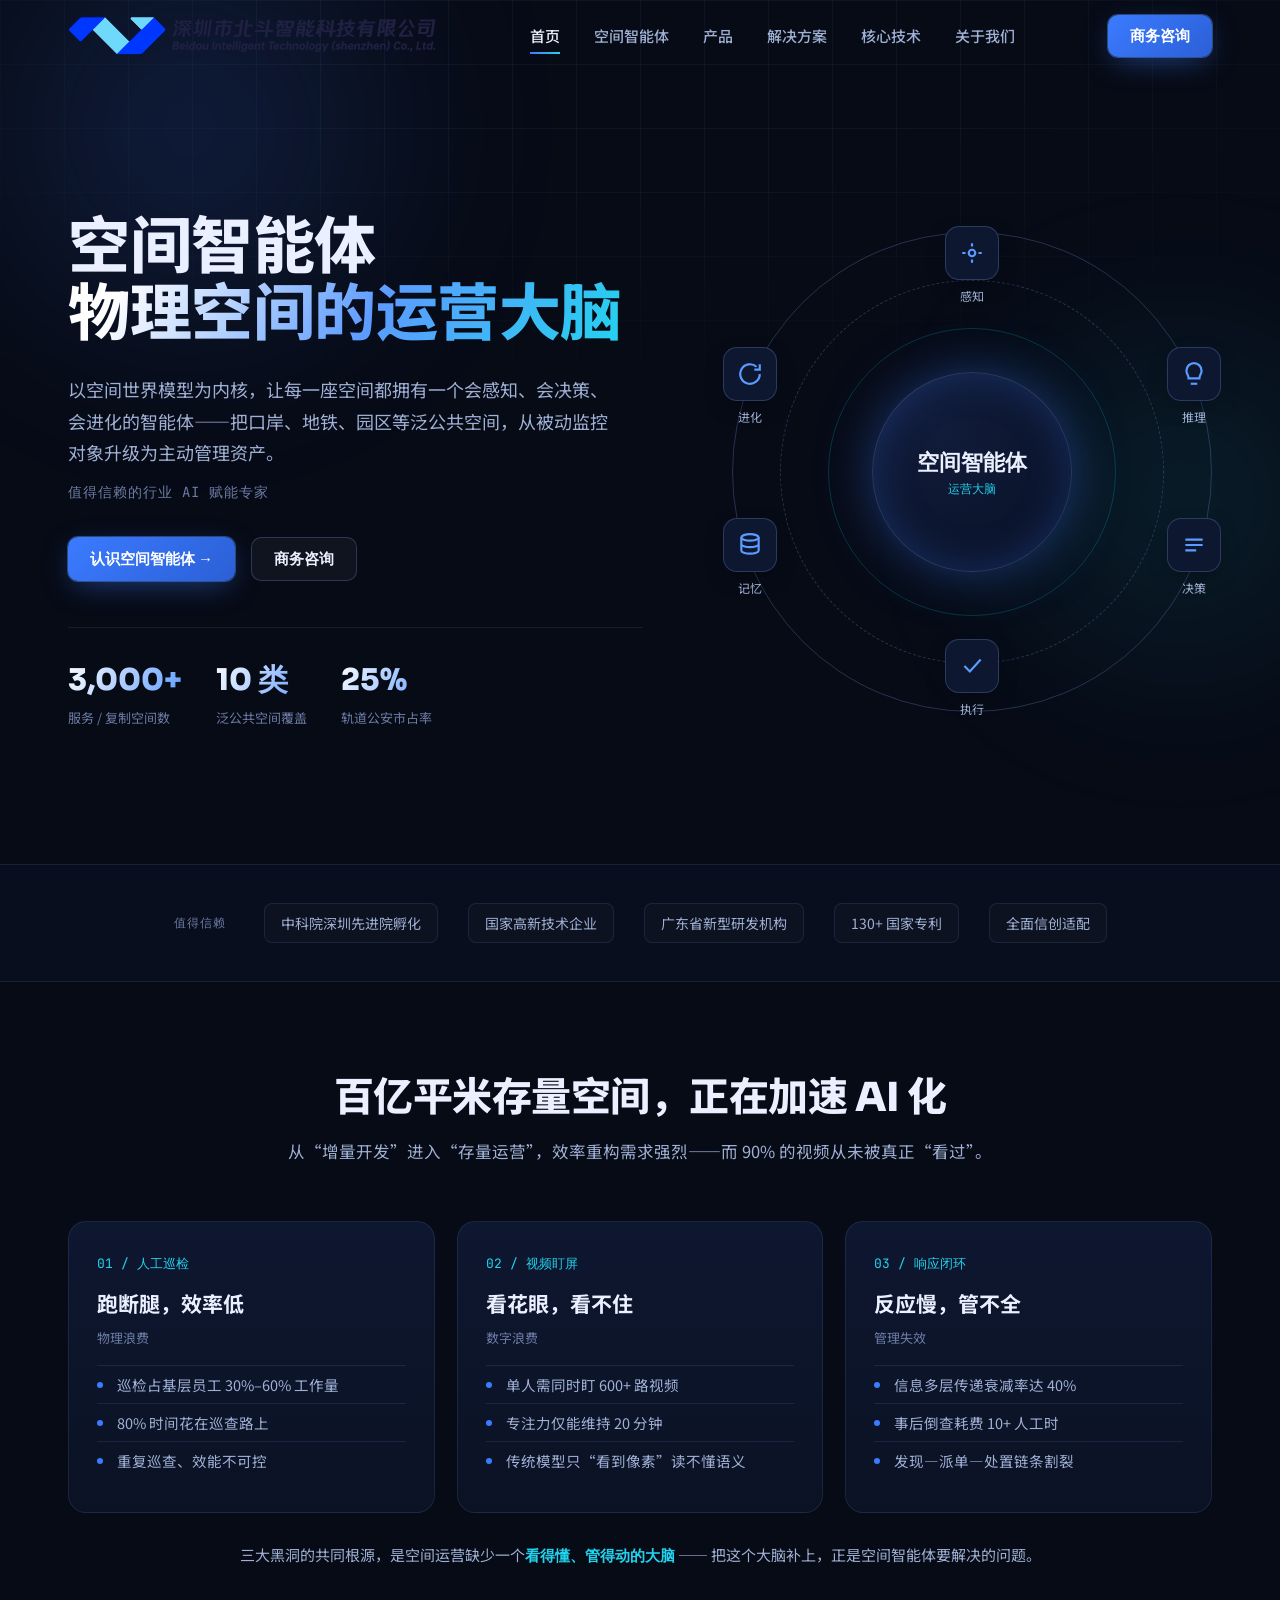
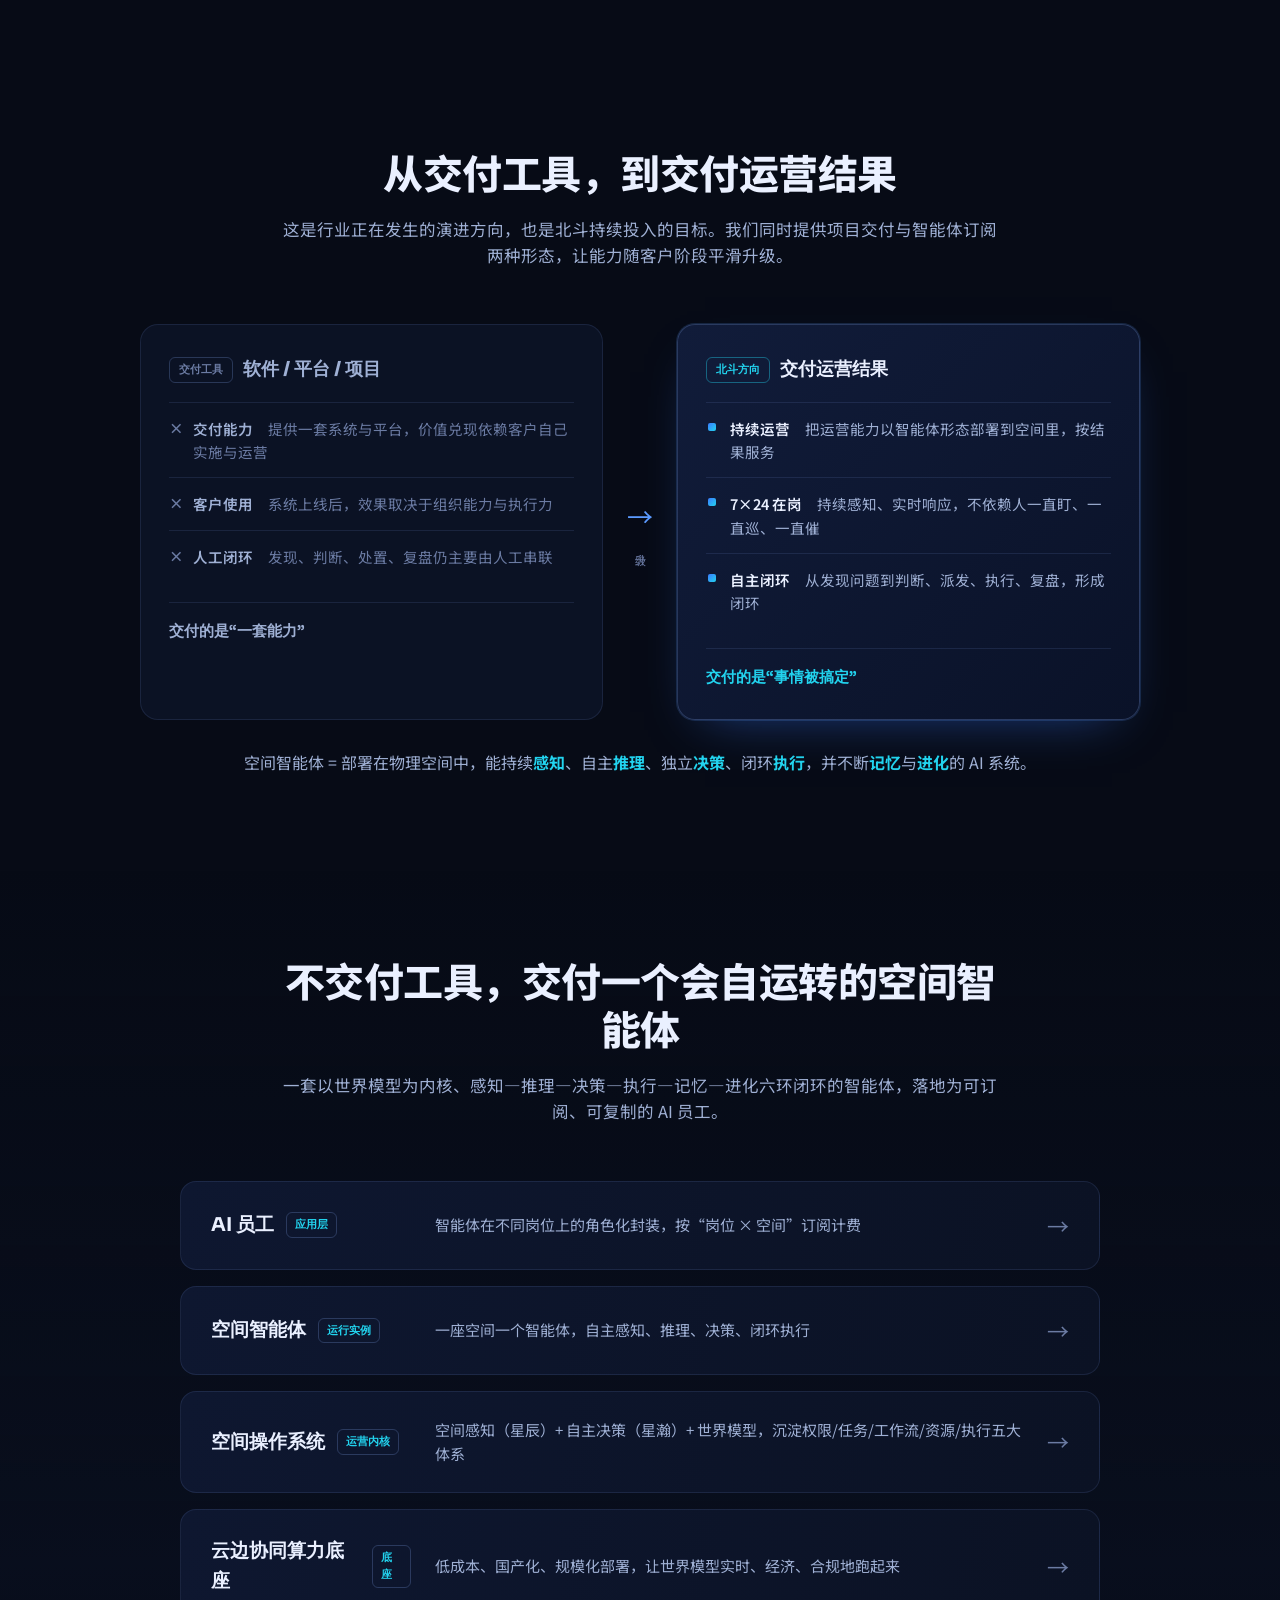
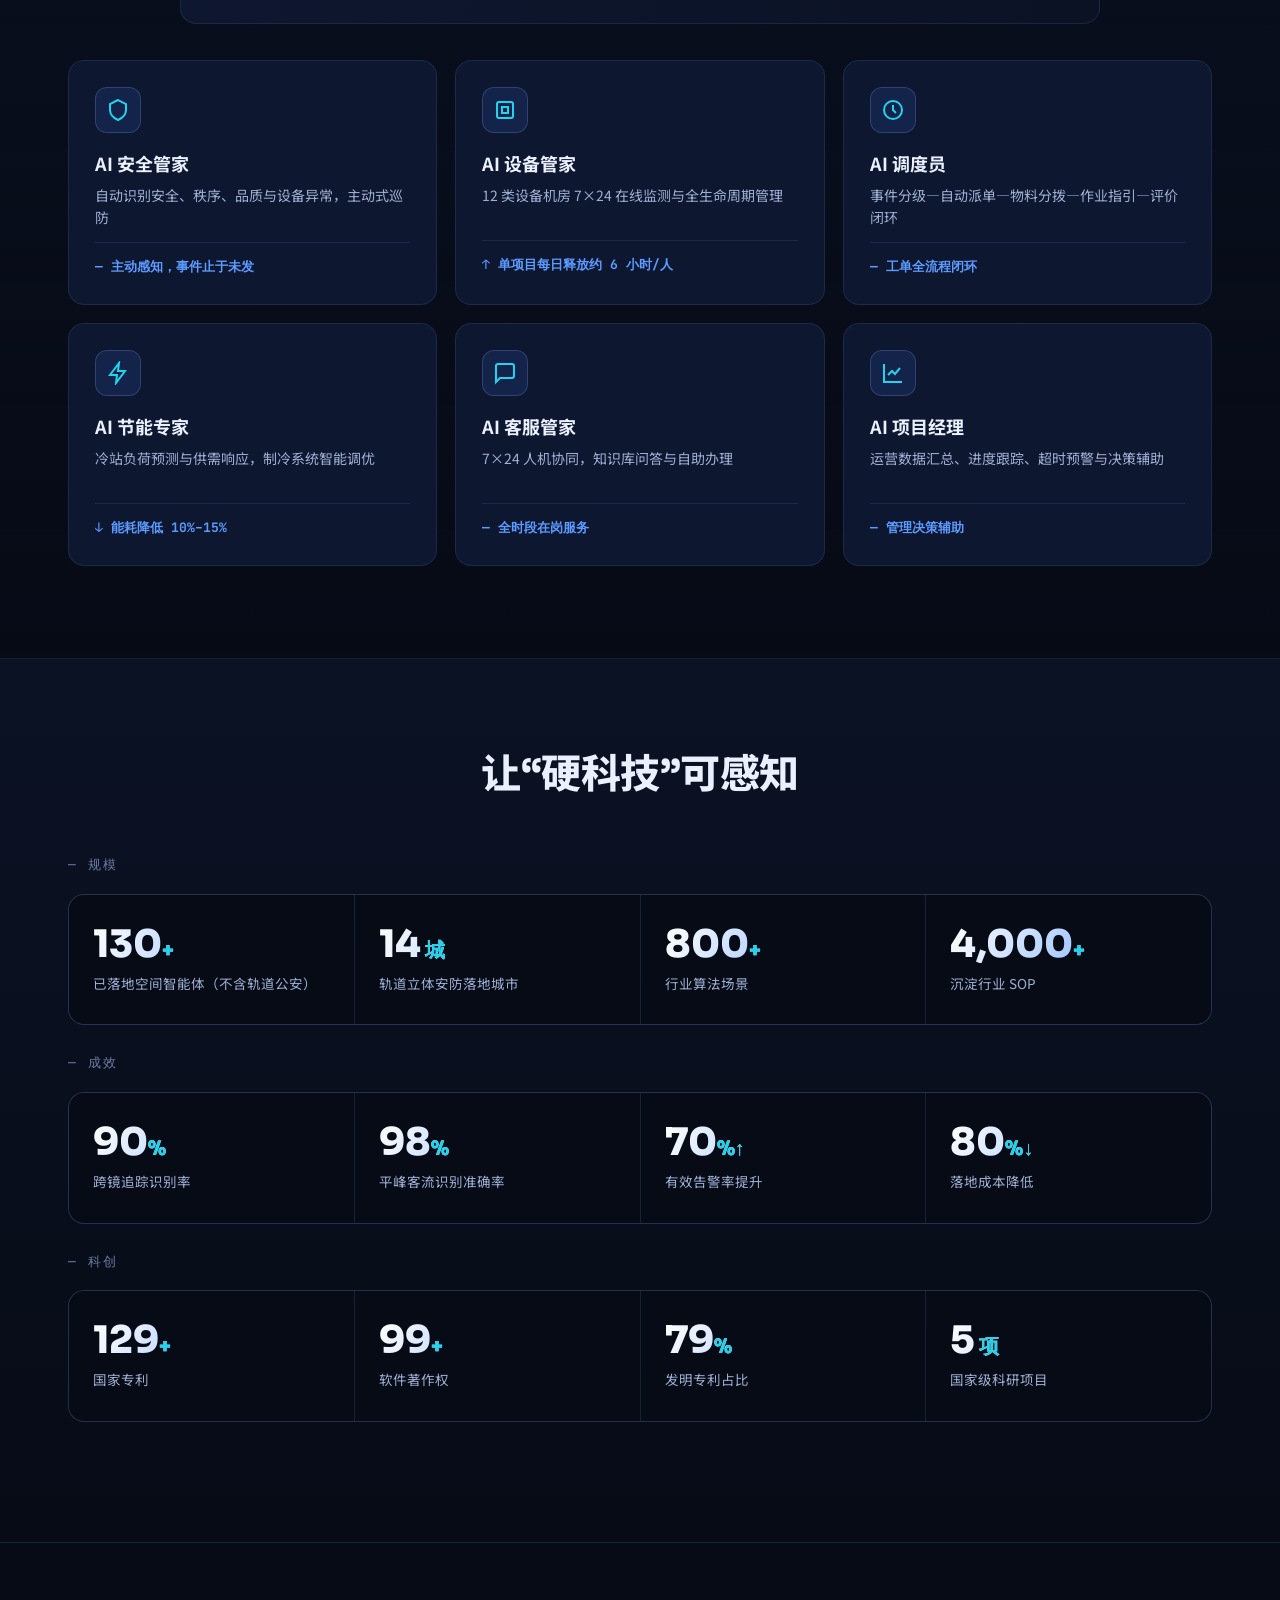
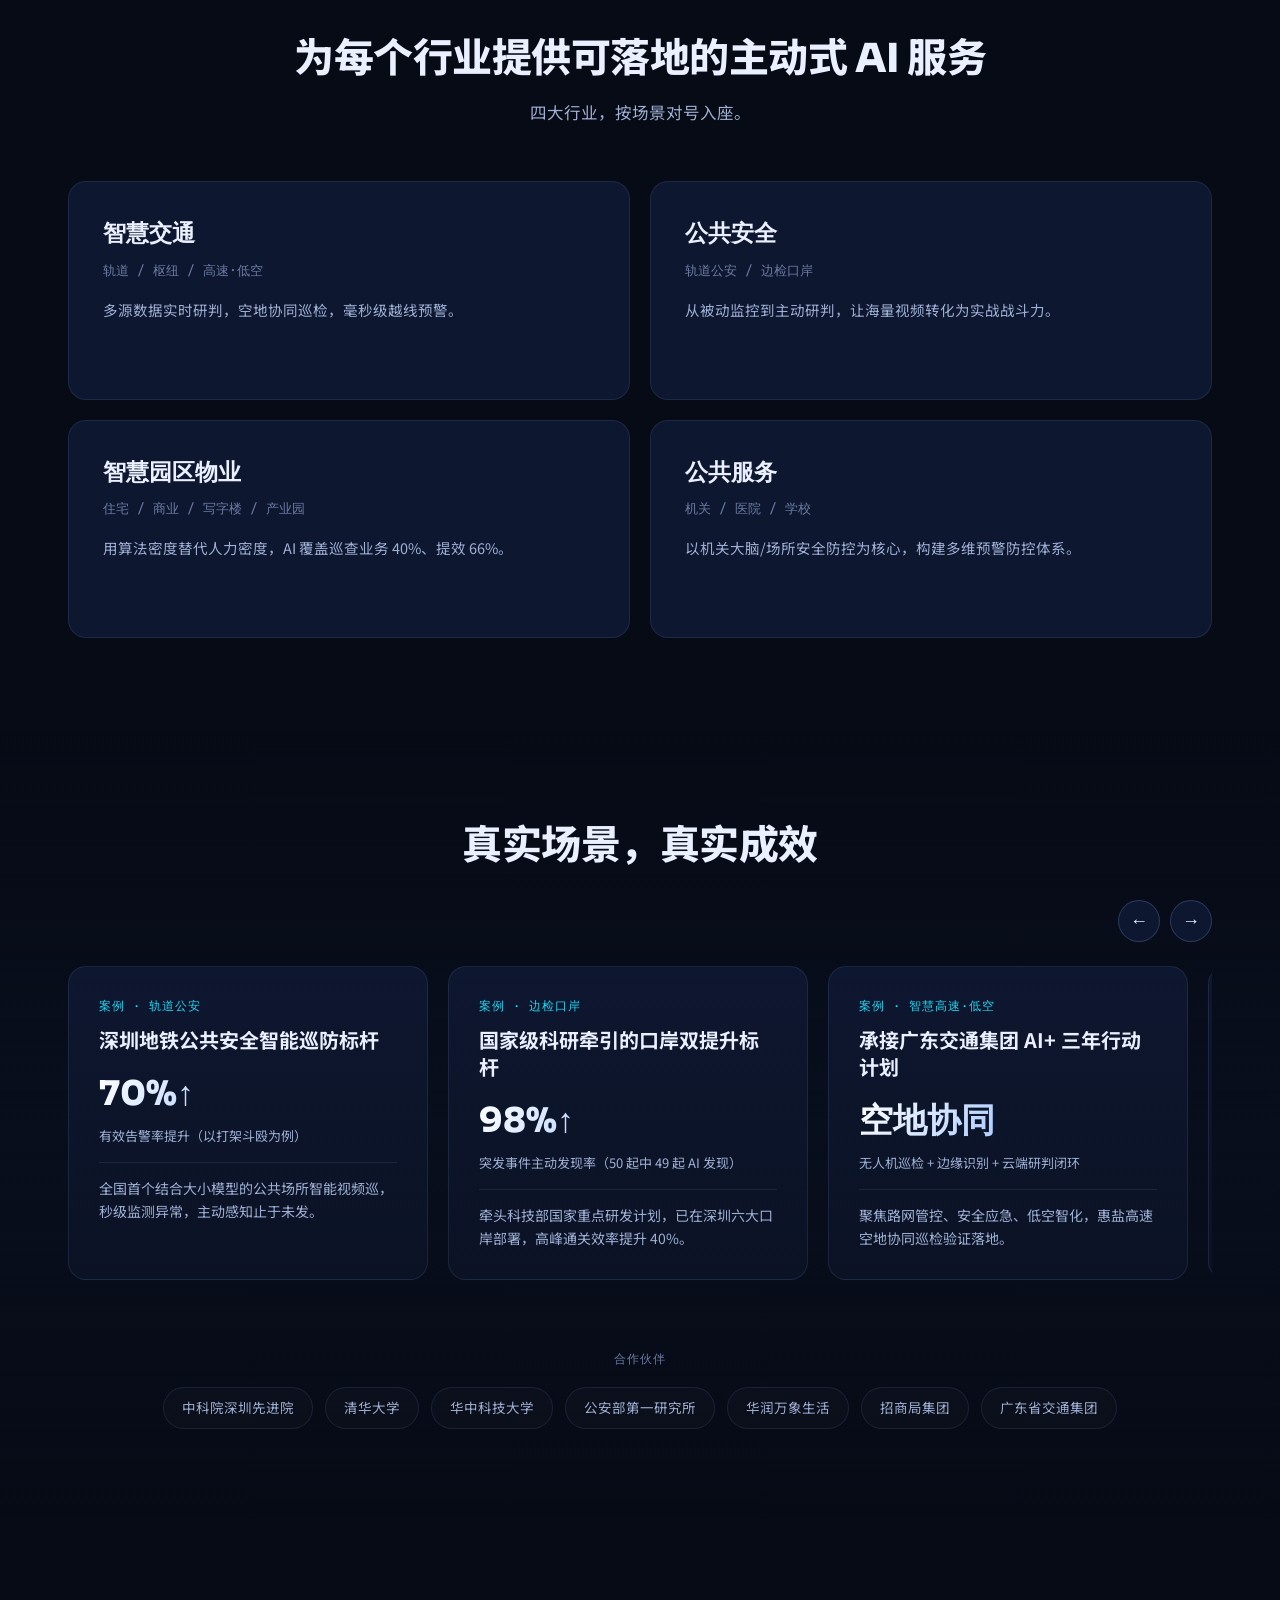
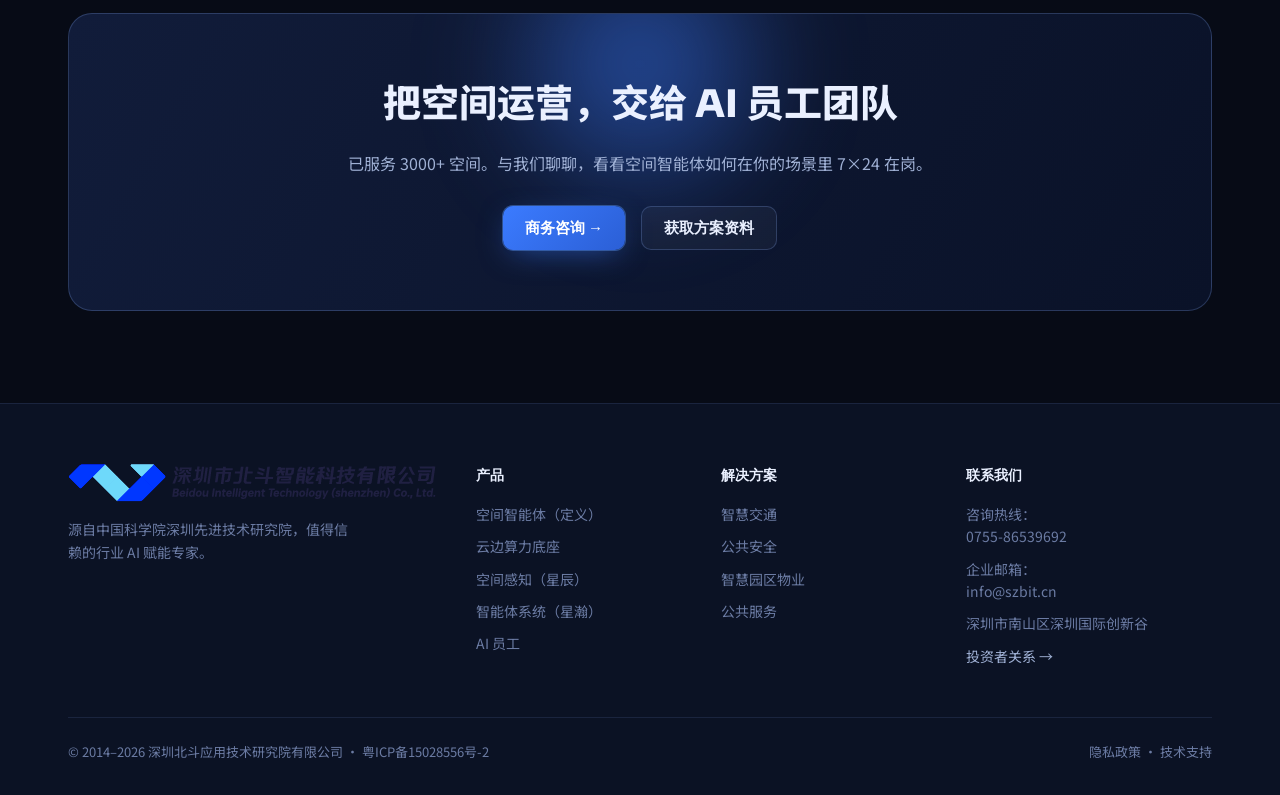
==== 北斗官网_发布优化版.html @ 802cffc3 "Initial website files" ====
<!DOCTYPE html>
<html lang="zh-CN">
<head>
<meta charset="UTF-8">
<meta name="viewport" content="width=device-width, initial-scale=1.0">
<title>北斗智能 · 空间智能体 | 值得信赖的行业 AI 赋能专家</title>
<meta name="description" content="北斗聚焦空间智能体与行业 AI 员工，面向智慧交通、公共安全、智慧园区物业、公共服务等场景，提供可落地的主动式空间运营智能服务。">
<meta name="robots" content="index,follow">
<meta name="theme-color" content="#070b16">
<meta property="og:title" content="北斗智能 · 空间智能体">
<meta property="og:description" content="面向物理空间运营的 AI 生产力：感知、推理、决策、执行与持续进化。">
<meta property="og:type" content="website">
<meta name="twitter:card" content="summary_large_image">
<link rel="preconnect" href="https://fonts.googleapis.com">
<link rel="preconnect" href="https://fonts.gstatic.com" crossorigin>
<link href="https://fonts.googleapis.com/css2?family=Noto+Sans+SC:wght@300;400;500;700;900&family=Sora:wght@400;600;700;800&family=JetBrains+Mono:wght@500;700&display=swap" rel="stylesheet">
<style>
:root{
  --bg:#070b16;
  --bg-2:#0b1224;
  --panel:#0e1730;
  --panel-2:#111c3a;
  --line:rgba(120,150,220,.14);
  --line-2:rgba(120,150,220,.28);
  --ink:#eaf0ff;
  --ink-soft:#9fb0d4;
  --ink-dim:#6b7ba3;
  --blue:#3b7bff;
  --blue-2:#5c9bff;
  --cyan:#22d3ee;
  --glow:rgba(59,123,255,.55);
  --glow-cy:rgba(34,211,238,.45);
  --maxw:1200px;
}
*{margin:0;padding:0;box-sizing:border-box}
html{scroll-behavior:smooth}
body{
  background:var(--bg);
  color:var(--ink);
  font-family:'Noto Sans SC',sans-serif;
  line-height:1.6;
  overflow-x:hidden;
  -webkit-font-smoothing:antialiased;
}
h1,h2,h3,.display{font-family:'Sora','Noto Sans SC',sans-serif;}
.mono{font-family:'JetBrains Mono',monospace;}
a{color:inherit;text-decoration:none}
.wrap{max-width:var(--maxw);margin:0 auto;padding:0 28px}

/* ambient background */
.ambient{position:fixed;inset:0;z-index:0;pointer-events:none;overflow:hidden}
.ambient .orb{position:absolute;border-radius:50%;filter:blur(90px);opacity:.5}
.orb.a{width:620px;height:620px;background:radial-gradient(circle,rgba(59,123,255,.45),transparent 60%);top:-180px;left:-120px}
.orb.b{width:520px;height:520px;background:radial-gradient(circle,rgba(34,211,238,.30),transparent 60%);top:240px;right:-160px}
.grid-bg{position:fixed;inset:0;z-index:0;pointer-events:none;
  background-image:linear-gradient(var(--line) 1px,transparent 1px),linear-gradient(90deg,var(--line) 1px,transparent 1px);
  background-size:64px 64px;mask-image:radial-gradient(ellipse 90% 60% at 50% 0%,#000 30%,transparent 80%);
  opacity:.5}
.content{position:relative;z-index:2}

/* nav */
nav{position:fixed;top:0;left:0;right:0;z-index:50;transition:.35s;
  border-bottom:1px solid transparent}
nav.scrolled{background:rgba(7,11,22,.82);backdrop-filter:blur(16px);border-bottom:1px solid var(--line)}
.nav-in{display:flex;align-items:center;justify-content:space-between;height:72px}
.logo{display:flex;align-items:center;gap:12px;font-family:'Sora';font-weight:800;font-size:20px;letter-spacing:.5px}
.logo .mark{width:34px;height:34px;position:relative;display:grid;place-items:center}
.logo .mark svg{width:34px;height:34px;filter:drop-shadow(0 0 8px var(--glow))}
.logo-img{display:block;width:auto;height:38px;max-width:min(368px,42vw);object-fit:contain}
.logo small{font-size:11px;color:var(--ink-dim);font-weight:500;letter-spacing:2px;font-family:'JetBrains Mono'}
.nav-links{display:flex;gap:34px;align-items:center}
.nav-links a{font-size:15px;color:var(--ink-soft);transition:.2s;position:relative;font-weight:500;cursor:pointer}
.nav-links a:hover{color:var(--ink)}
.nav-links a::after{content:"";position:absolute;left:0;bottom:-6px;height:2px;width:0;background:linear-gradient(90deg,var(--blue),var(--cyan));transition:.25s}
.nav-links a:hover::after{width:100%}
.btn{display:inline-flex;align-items:center;gap:8px;font-family:'Sora';font-weight:600;border-radius:10px;cursor:pointer;border:none;transition:.25s;font-size:15px}
.btn:focus-visible,a:focus-visible,input:focus-visible,select:focus-visible{outline:2px solid var(--cyan);outline-offset:3px}
.btn-primary{background:linear-gradient(135deg,var(--blue),#2b5fd6);color:#fff;padding:11px 22px;box-shadow:0 0 0 1px rgba(92,155,255,.4),0 8px 30px -8px var(--glow)}
.btn-primary:hover{transform:translateY(-2px);box-shadow:0 0 0 1px rgba(92,155,255,.6),0 14px 40px -8px var(--glow)}
.btn-ghost{background:rgba(255,255,255,.04);color:var(--ink);padding:11px 22px;border:1px solid var(--line-2)}
.btn-ghost:hover{background:rgba(255,255,255,.08);border-color:var(--blue-2)}
.nav-cta{display:flex;gap:14px;align-items:center}

/* hero */
.hero{position:relative;padding:170px 0 90px;min-height:96vh;display:flex;align-items:center}
.hero-grid{display:grid;grid-template-columns:1.05fr .95fr;gap:50px;align-items:center;width:100%}
.eyebrow{display:inline-flex;align-items:center;gap:10px;font-family:'JetBrains Mono';font-size:12.5px;letter-spacing:1px;color:var(--cyan);
  border:1px solid var(--line-2);padding:7px 14px;border-radius:100px;background:rgba(34,211,238,.06);margin-bottom:26px}
.eyebrow .dot{width:7px;height:7px;border-radius:50%;background:var(--cyan);box-shadow:0 0 10px var(--glow-cy);animation:pulse 2s infinite}
@keyframes pulse{0%,100%{opacity:1}50%{opacity:.35}}
.hero h1{font-size:clamp(38px,5vw,62px);line-height:1.08;font-weight:800;letter-spacing:-.5px}
.hero h1 .grad{background:linear-gradient(120deg,#fff 10%,var(--blue-2) 55%,var(--cyan));-webkit-background-clip:text;background-clip:text;color:transparent}
.hero .sub{font-size:18px;color:var(--ink-soft);margin:26px 0 12px;max-width:540px;line-height:1.75}
.hero .slogan{font-family:'JetBrains Mono';color:var(--ink-dim);font-size:14px;letter-spacing:1px;margin-bottom:34px}
.hero-cta{display:flex;gap:16px;flex-wrap:wrap}
.hero-stats{display:flex;gap:34px;margin-top:46px;padding-top:28px;border-top:1px solid var(--line)}
.hero-stats .s b{font-family:'Sora';font-size:30px;font-weight:800;display:block;background:linear-gradient(120deg,#fff,var(--blue-2));-webkit-background-clip:text;background-clip:text;color:transparent}
.hero-stats .s span{font-size:13px;color:var(--ink-dim)}

/* hero visual — engine diagram */
.engine{position:relative;aspect-ratio:1;max-width:480px;margin-left:auto}
.engine .ring{position:absolute;inset:0;border-radius:50%;border:1px solid var(--line-2)}
.engine .ring.r2{inset:48px;border-style:dashed;animation:spin 38s linear infinite}
.engine .ring.r3{inset:96px;border-color:rgba(34,211,238,.2);animation:spin 26s linear infinite reverse}
@keyframes spin{to{transform:rotate(360deg)}}
.engine .core{position:absolute;inset:140px;border-radius:50%;
  background:radial-gradient(circle at 35% 30%,var(--panel-2),#0a1228 80%);
  border:1px solid var(--line-2);display:grid;place-content:center;text-align:center;
  box-shadow:inset 0 0 40px rgba(59,123,255,.25),0 0 60px -10px var(--glow)}
.engine .core b{font-family:'Sora';font-weight:800;font-size:22px;display:block}
.engine .core span{font-size:12px;color:var(--cyan);font-family:'JetBrains Mono'}
.node{position:absolute;display:flex;flex-direction:column;align-items:center;gap:6px;width:88px;text-align:center}
.node .chip{width:54px;height:54px;border-radius:14px;background:var(--panel);border:1px solid var(--line-2);display:grid;place-items:center;
  box-shadow:0 8px 24px -10px rgba(0,0,0,.6);transition:.3s}
.node .chip svg{width:26px;height:26px;stroke:var(--blue-2)}
.node:hover .chip{border-color:var(--cyan);box-shadow:0 0 24px -4px var(--glow-cy);transform:translateY(-3px)}
.node small{font-size:12px;color:var(--ink-soft)}
.node.n1{top:-6px;left:50%;transform:translateX(-50%)}
.node.n2{top:24%;right:-26px}
.node.n3{bottom:24%;right:-26px}
.node.n4{bottom:-6px;left:50%;transform:translateX(-50%)}
.node.n5{bottom:24%;left:-26px}
.node.n6{top:24%;left:-26px}

/* sections */
section{padding:92px 0;position:relative}
.sec-head{text-align:center;max-width:720px;margin:0 auto 56px}
.sec-tag{font-family:'JetBrains Mono';font-size:13px;letter-spacing:2px;color:var(--cyan);text-transform:uppercase;margin-bottom:16px;display:block}
.sec-head h2{font-size:clamp(28px,3.4vw,40px);font-weight:800;letter-spacing:-.5px;line-height:1.2}
.sec-head p{color:var(--ink-soft);margin-top:16px;font-size:16.5px}
.eyebrow,.sec-tag,.section-label,.def-card .dlabel{display:none!important}

/* trust bar */
.trust{padding:38px 0;border-top:1px solid var(--line);border-bottom:1px solid var(--line);background:rgba(11,18,36,.5)}
.trust-row{display:flex;flex-wrap:wrap;gap:14px 30px;align-items:center;justify-content:center}
.trust .label{font-family:'JetBrains Mono';font-size:12px;color:var(--ink-dim);letter-spacing:1px;margin-right:8px}
.badge{font-size:14px;color:var(--ink-soft);padding:8px 16px;border:1px solid var(--line);border-radius:8px;background:rgba(255,255,255,.02);transition:.25s}
.badge:hover{border-color:var(--line-2);color:var(--ink);transform:translateY(-2px)}

/* problem cards */
.cards-3{display:grid;grid-template-columns:repeat(3,1fr);gap:22px}
.pcard{background:linear-gradient(180deg,var(--panel),var(--bg-2));border:1px solid var(--line);border-radius:18px;padding:32px 28px;transition:.3s;position:relative;overflow:hidden}
.pcard::before{content:"";position:absolute;top:0;left:0;right:0;height:2px;background:linear-gradient(90deg,var(--blue),var(--cyan));opacity:0;transition:.3s}
.pcard:hover{border-color:var(--line-2);transform:translateY(-4px)}
.pcard:hover::before{opacity:1}
.pcard .num{font-family:'JetBrains Mono';font-size:13px;color:var(--cyan)}
.pcard h3{font-size:21px;margin:14px 0 6px;font-weight:700}
.pcard .role{font-size:13px;color:var(--ink-dim);margin-bottom:16px}
.pcard ul{list-style:none}
.pcard li{font-size:14.5px;color:var(--ink-soft);padding:7px 0 7px 20px;position:relative;border-top:1px solid var(--line)}
.pcard li::before{content:"";position:absolute;left:0;top:16px;width:6px;height:6px;border-radius:50%;background:var(--blue)}
.market-note{margin-top:30px;text-align:center;font-size:15px;color:var(--ink-soft)}
.market-note b{color:var(--cyan);font-family:'JetBrains Mono'}

/* products — 4 layer stack */
.stack{display:flex;flex-direction:column;gap:16px;max-width:920px;margin:0 auto}
.layer{display:grid;grid-template-columns:200px 1fr auto;gap:24px;align-items:center;
  background:linear-gradient(100deg,var(--panel),var(--bg-2));border:1px solid var(--line);border-radius:16px;padding:26px 30px;transition:.3s;cursor:pointer}
.layer:hover{border-color:var(--blue);transform:translateX(6px);box-shadow:-8px 0 40px -16px var(--glow)}
.layer .lname{font-family:'Sora';font-weight:700;font-size:19px;display:flex;align-items:center;gap:12px}
.layer .lname .tag{font-family:'JetBrains Mono';font-size:11px;color:var(--cyan);border:1px solid var(--line-2);padding:3px 8px;border-radius:6px}
.layer .ldesc{color:var(--ink-soft);font-size:15px}
.layer .larrow{color:var(--ink-dim);font-size:22px;transition:.3s}
.layer:hover .larrow{color:var(--cyan);transform:translateX(4px)}

/* AI employees */
.emp-grid{display:grid;grid-template-columns:repeat(3,1fr);gap:18px;margin-top:36px}
.emp{background:var(--panel);border:1px solid var(--line);border-radius:16px;padding:26px;transition:.3s;position:relative;overflow:hidden}
.emp:hover{border-color:var(--line-2);background:var(--panel-2);transform:translateY(-4px)}
.emp .ico{width:46px;height:46px;border-radius:12px;background:rgba(59,123,255,.12);display:grid;place-items:center;margin-bottom:16px;border:1px solid var(--line-2)}
.emp .ico svg{width:24px;height:24px;stroke:var(--cyan)}
.emp h4{font-size:18px;font-weight:700;margin-bottom:6px}
.emp p{font-size:14px;color:var(--ink-soft);min-height:42px}
.emp .gain{margin-top:14px;padding-top:14px;border-top:1px solid var(--line);font-family:'JetBrains Mono';font-size:13px;color:var(--blue-2);font-weight:700}

/* metrics */
.metrics{background:linear-gradient(180deg,var(--bg-2),var(--bg));border-top:1px solid var(--line);border-bottom:1px solid var(--line)}
.mgroup-title{font-family:'JetBrains Mono';font-size:13px;letter-spacing:2px;color:var(--ink-dim);text-transform:uppercase;margin:0 0 18px}
.mgrid{display:grid;grid-template-columns:repeat(4,1fr);gap:1px;background:var(--line);border:1px solid var(--line);border-radius:16px;overflow:hidden;margin-bottom:28px}
.mcell{background:var(--bg);padding:30px 24px;transition:.3s}
.mcell:hover{background:var(--panel)}
.mcell .v{font-family:'Sora';font-weight:800;font-size:38px;line-height:1;background:linear-gradient(120deg,#fff,var(--blue-2));-webkit-background-clip:text;background-clip:text;color:transparent}
.mcell .v .u{font-size:20px;-webkit-text-fill-color:var(--cyan)}
.mcell .l{font-size:13.5px;color:var(--ink-soft);margin-top:10px}

/* solutions */
.sol-grid{display:grid;grid-template-columns:repeat(2,1fr);gap:20px}
.sol{position:relative;border:1px solid var(--line);border-radius:18px;padding:34px;overflow:hidden;transition:.35s;background:var(--panel);min-height:180px;cursor:pointer}
.sol::after{content:"";position:absolute;inset:0;background:radial-gradient(circle at 100% 0%,rgba(59,123,255,.16),transparent 55%);opacity:0;transition:.35s}
.sol:hover{transform:translateY(-4px);border-color:var(--line-2)}
.sol:hover::after{opacity:1}
.sol .sname{font-family:'Sora';font-size:23px;font-weight:700;margin-bottom:8px}
.sol .stags{font-size:13px;color:var(--ink-dim);font-family:'JetBrains Mono';margin-bottom:16px}
.sol .sgain{font-size:14.5px;color:var(--ink-soft);max-width:90%}
.sol .more{margin-top:20px;font-size:14px;color:var(--cyan);display:inline-flex;gap:6px;align-items:center;opacity:0;transform:translateX(-6px);transition:.3s}
.sol:hover .more{opacity:1;transform:translateX(0)}

/* cases carousel */
.cases{position:relative}
.case-track{display:flex;gap:20px;overflow-x:auto;scroll-snap-type:x mandatory;padding:6px 4px 24px;scrollbar-width:none}
.case-track::-webkit-scrollbar{display:none}
.ccard{scroll-snap-align:start;flex:0 0 360px;background:linear-gradient(180deg,var(--panel),var(--bg-2));border:1px solid var(--line);border-radius:18px;padding:30px;transition:.3s}
.ccard:hover{border-color:var(--blue);box-shadow:0 20px 50px -24px var(--glow)}
.ccard .ind{font-family:'JetBrains Mono';font-size:12px;color:var(--cyan);letter-spacing:1px}
.ccard h4{font-size:20px;font-weight:700;margin:10px 0 14px;line-height:1.35}
.ccard .big{font-family:'Sora';font-weight:800;font-size:34px;background:linear-gradient(120deg,#fff,var(--blue-2));-webkit-background-clip:text;background-clip:text;color:transparent}
.ccard .bigl{font-size:13px;color:var(--ink-soft);margin:4px 0 16px}
.ccard p{font-size:14px;color:var(--ink-soft);border-top:1px solid var(--line);padding-top:14px}
.case-nav{display:flex;gap:10px;justify-content:flex-end;margin-bottom:18px}
.cbtn{width:42px;height:42px;border-radius:50%;border:1px solid var(--line-2);background:var(--panel);color:var(--ink);cursor:pointer;font-size:18px;transition:.25s}
.cbtn:hover{border-color:var(--cyan);color:var(--cyan)}
.partners{margin-top:46px;text-align:center}
.partners .label{font-family:'JetBrains Mono';font-size:12px;color:var(--ink-dim);letter-spacing:1px;margin-bottom:18px}
.plogos{display:flex;flex-wrap:wrap;gap:12px;justify-content:center}
.plogo{font-size:13.5px;color:var(--ink-soft);padding:9px 18px;border:1px solid var(--line);border-radius:100px;background:rgba(255,255,255,.02)}

/* CTA */
.cta-final{position:relative;overflow:hidden}
.cta-box{background:linear-gradient(120deg,var(--panel-2),#0a1228);border:1px solid var(--line-2);border-radius:24px;padding:60px;text-align:center;position:relative;overflow:hidden}
.cta-box::before{content:"";position:absolute;width:400px;height:400px;background:radial-gradient(circle,var(--glow),transparent 60%);top:-150px;left:50%;transform:translateX(-50%);filter:blur(40px)}
.cta-box h2{font-size:clamp(26px,3vw,38px);font-weight:800;position:relative}
.cta-box p{color:var(--ink-soft);margin:16px 0 30px;font-size:16px;position:relative}
.cta-box .hero-cta{justify-content:center;position:relative}

/* footer */
footer{border-top:1px solid var(--line);padding:60px 0 32px;background:var(--bg-2)}
.foot-grid{display:grid;grid-template-columns:1.4fr 1fr 1fr 1.2fr;gap:40px;margin-bottom:40px}
.foot-grid h5{font-size:14px;color:var(--ink);margin-bottom:16px;font-family:'Sora'}
.foot-grid a,.foot-grid p{display:block;font-size:14px;color:var(--ink-dim);margin-bottom:10px;transition:.2s}
.foot-grid a:hover{color:var(--cyan)}
.foot-bot{border-top:1px solid var(--line);padding-top:24px;display:flex;justify-content:space-between;flex-wrap:wrap;gap:12px;font-size:13px;color:var(--ink-dim)}
.foot-bot a{color:var(--ink-dim)}
.ir-link{color:var(--ink-soft)!important}

/* reveal */
.reveal{opacity:0;transform:translateY(28px);transition:.7s cubic-bezier(.2,.7,.2,1)}
.reveal.in{opacity:1;transform:none}

/* modal */
.modal{position:fixed;inset:0;z-index:100;display:none;align-items:center;justify-content:center;padding:20px}
.modal.open{display:flex}
.modal-bg{position:absolute;inset:0;background:rgba(4,7,15,.8);backdrop-filter:blur(8px)}
.modal-card{position:relative;width:100%;max-width:480px;background:linear-gradient(180deg,var(--panel-2),var(--bg-2));border:1px solid var(--line-2);border-radius:20px;padding:38px;box-shadow:0 40px 80px -20px rgba(0,0,0,.7)}
.modal-card h3{font-size:24px;font-weight:800;margin-bottom:6px}
.modal-card .msub{color:var(--ink-soft);font-size:14.5px;margin-bottom:24px}
.field{margin-bottom:16px}
.field label{display:block;font-size:13px;color:var(--ink-soft);margin-bottom:7px}
.field input,.field select{width:100%;background:var(--bg);border:1px solid var(--line-2);border-radius:10px;padding:12px 14px;color:var(--ink);font-size:15px;font-family:inherit;transition:.2s}
.field input:focus,.field select:focus{outline:none;border-color:var(--blue);box-shadow:0 0 0 3px rgba(59,123,255,.15)}
.field input::placeholder{color:var(--ink-dim)}
.modal .btn-primary{width:100%;justify-content:center;margin-top:8px;padding:14px}
.modal-close{position:absolute;top:18px;right:18px;width:34px;height:34px;border-radius:50%;border:1px solid var(--line-2);background:transparent;color:var(--ink-soft);cursor:pointer;font-size:18px;transition:.2s}
.modal-close:hover{color:var(--ink);border-color:var(--ink-soft)}
.privacy{font-size:12px;color:var(--ink-dim);margin-top:14px;text-align:center}
.success{text-align:center;padding:20px 0}
.success .ok{width:64px;height:64px;border-radius:50%;background:rgba(34,211,238,.12);border:1px solid var(--cyan);display:grid;place-items:center;margin:0 auto 18px}
.success .ok svg{width:30px;height:30px;stroke:var(--cyan)}

@media(max-width:980px){
  .wrap{padding:0 22px}
  .nav-in{height:auto;min-height:66px;padding:10px 0;gap:10px;flex-wrap:wrap}
  .nav-links{display:flex;order:3;width:100%;gap:20px;overflow-x:auto;padding:4px 0 2px;scrollbar-width:none}
  .nav-links::-webkit-scrollbar{display:none}
  .nav-links a{white-space:nowrap;font-size:14px}
  .nav-cta .btn{padding:9px 15px;font-size:14px}
  .hero{padding-top:155px;min-height:auto}
  .phero{padding-top:145px}
  .subnav{top:112px}
  .hero-grid{grid-template-columns:1fr;gap:30px}
  .engine{max-width:380px;margin:0 auto}
  .cards-3,.emp-grid{grid-template-columns:1fr}
  .mgrid,.sol-grid{grid-template-columns:repeat(2,1fr)}
  .foot-grid{grid-template-columns:1fr 1fr}
}
@media(max-width:560px){
  .wrap{padding:0 18px}
.logo{font-size:18px}
.logo-img{height:30px;max-width:min(300px,62vw)}
.logo small{display:none}
  .nav-cta{display:none}
  .nav-links{gap:16px}
  .hero{padding-top:135px}
  .hero h1{font-size:36px}
  .mgrid{grid-template-columns:1fr 1fr}
  .hero-stats{flex-wrap:wrap;gap:20px}
  .layer{grid-template-columns:1fr;gap:10px}
  .modal-card{padding:30px 22px;border-radius:16px}
}
.demo-banner{display:none}

/* ===== multi-page additions ===== */
.page{display:none;animation:fade .5s ease}
.page.active{display:block}
@keyframes fade{from{opacity:0;transform:translateY(10px)}to{opacity:1;transform:none}}
.noscript{position:relative;z-index:80;background:#111c3a;color:var(--ink);padding:12px 18px;text-align:center;font-size:14px}
.nav-links a.active{color:var(--ink)}
.nav-links a.active::after{width:100%}
/* page hero (inner pages) */
.phero{padding:150px 0 60px;position:relative}
.phero .eyebrow{margin-bottom:22px}
.phero h1{font-size:clamp(32px,4.2vw,52px);font-weight:800;line-height:1.12;letter-spacing:-.5px;max-width:880px}
.phero h1 .grad{background:linear-gradient(120deg,#fff 10%,var(--blue-2) 55%,var(--cyan));-webkit-background-clip:text;background-clip:text;color:transparent}
.phero .lead{font-size:18px;color:var(--ink-soft);margin-top:22px;max-width:680px;line-height:1.75}
.breadcrumb{font-family:'JetBrains Mono';font-size:12.5px;color:var(--ink-dim);margin-bottom:20px;letter-spacing:.5px}
.breadcrumb a{color:var(--ink-dim);cursor:pointer}.breadcrumb a:hover{color:var(--cyan)}
/* anchor sub-nav inside page */
.subnav{position:sticky;top:72px;z-index:40;background:rgba(7,11,22,.82);backdrop-filter:blur(14px);border-bottom:1px solid var(--line);margin-bottom:0}
.subnav-in{display:flex;gap:30px;height:56px;align-items:center;overflow-x:auto;scrollbar-width:none}
.subnav-in::-webkit-scrollbar{display:none}
.subnav a{font-size:14px;color:var(--ink-soft);white-space:nowrap;cursor:pointer;transition:.2s;font-family:'Sora'}
.subnav a:hover{color:var(--cyan)}
/* generic split block */
.split{display:grid;grid-template-columns:1fr 1fr;gap:50px;align-items:center}
.split.rev{direction:rtl}.split.rev>*{direction:ltr}
.panel{background:linear-gradient(180deg,var(--panel),var(--bg-2));border:1px solid var(--line);border-radius:18px;padding:34px}
.panel h3{font-size:22px;font-weight:700;margin-bottom:14px;font-family:'Sora'}
.feat-list{list-style:none}
.feat-list li{padding:13px 0 13px 28px;position:relative;border-top:1px solid var(--line);color:var(--ink-soft);font-size:15px}
.feat-list li:first-child{border-top:none}
.feat-list li::before{content:"";position:absolute;left:0;top:19px;width:8px;height:8px;border-radius:2px;background:linear-gradient(135deg,var(--blue),var(--cyan))}
.feat-list li b{color:var(--ink);font-weight:600}
/* spec table */
.spec{width:100%;border-collapse:collapse;border:1px solid var(--line);border-radius:14px;overflow:hidden}
.spec th,.spec td{padding:14px 18px;text-align:left;font-size:14.5px;border-bottom:1px solid var(--line)}
.spec th{background:var(--panel-2);color:var(--ink);font-family:'Sora';font-weight:600}
.spec td{color:var(--ink-soft)}
.spec tr:last-child td{border-bottom:none}
.spec .mono{color:var(--blue-2);font-size:13.5px}
/* product visual preview */
.shot-slot{border:1px dashed var(--line-2);border-radius:16px;background:
  repeating-linear-gradient(45deg,rgba(120,150,220,.03) 0 12px,transparent 12px 24px),var(--panel);
  display:grid;place-content:center;text-align:center;min-height:300px;color:var(--ink-dim);padding:30px}
.shot-slot .tag{font-family:'JetBrains Mono';font-size:12px;color:var(--cyan);margin-bottom:10px;letter-spacing:1px}
.shot-slot .desc{font-size:14px;max-width:360px;line-height:1.6}
/* 3-tech columns */
.tech3{display:grid;grid-template-columns:repeat(3,1fr);gap:20px}
.techcol{background:var(--panel);border:1px solid var(--line);border-radius:18px;padding:30px;transition:.3s}
.techcol:hover{border-color:var(--line-2);transform:translateY(-4px)}
.techcol .tnum{font-family:'JetBrains Mono';font-size:13px;color:var(--cyan)}
.techcol h3{font-size:19px;margin:12px 0 12px;font-weight:700}
.techcol p{font-size:14px;color:var(--ink-soft);margin-bottom:16px}
.techcol .chips{display:flex;flex-wrap:wrap;gap:8px}
.techcol .chips span{font-size:12px;color:var(--ink-soft);border:1px solid var(--line);padding:5px 10px;border-radius:7px;font-family:'JetBrains Mono'}
/* asset 4-grid */
.asset4{display:grid;grid-template-columns:repeat(4,1fr);gap:16px}
.acard{background:var(--panel);border:1px solid var(--line);border-radius:16px;padding:24px;text-align:center}
.acard .av{font-family:'Sora';font-weight:800;font-size:30px;background:linear-gradient(120deg,#fff,var(--blue-2));-webkit-background-clip:text;background-clip:text;color:transparent}
.acard .al{font-size:13px;color:var(--ink-soft);margin-top:8px}
/* shift: 卖工具 vs 卖结果 */
.shift{display:grid;grid-template-columns:1fr auto 1fr;gap:24px;align-items:stretch;max-width:1000px;margin:0 auto}
.shift .col{border-radius:18px;padding:30px 28px;border:1px solid var(--line)}
.shift .col.old{background:var(--bg-2)}
.shift .col.new{background:linear-gradient(135deg,var(--panel-2),#0a1228);border-color:var(--line-2);box-shadow:0 0 0 1px rgba(92,155,255,.18),0 20px 50px -28px var(--glow)}
.shift .col .ctitle{font-family:'Sora';font-weight:700;font-size:18px;margin-bottom:18px;display:flex;align-items:center;gap:10px}
.shift .col.old .ctitle{color:var(--ink-soft)}
.shift .col.new .ctitle{color:var(--ink)}
.shift .col .ctitle .pin{font-family:'JetBrains Mono';font-size:11px;padding:3px 9px;border-radius:6px;border:1px solid var(--line-2)}
.shift .col.old .pin{color:var(--ink-dim)}
.shift .col.new .pin{color:var(--cyan);border-color:rgba(34,211,238,.4)}
.shift .row{padding:14px 0 14px 24px;position:relative;border-top:1px solid var(--line);font-size:14.5px}
.shift .row:first-of-type{border-top:none}
.shift .col.old .row{color:var(--ink-dim)}
.shift .col.new .row{color:var(--ink-soft)}
.shift .row b{font-weight:600}
.shift .col.old .row b{color:var(--ink-soft)}
.shift .col.new .row b{color:var(--ink)}
.shift .col.old .row::before{content:"×";position:absolute;left:0;top:13px;color:var(--ink-dim);font-weight:700}
.shift .col.new .row::before{content:"";position:absolute;left:2px;top:20px;width:8px;height:8px;border-radius:2px;background:linear-gradient(135deg,var(--blue),var(--cyan))}
.shift .col .foot{margin-top:20px;padding-top:16px;border-top:1px solid var(--line);font-family:'Sora';font-weight:700;font-size:15px}
.shift .col.old .foot{color:var(--ink-soft)}
.shift .col.new .foot{color:var(--cyan)}
.shift .arrow{display:flex;flex-direction:column;align-items:center;justify-content:center;gap:8px;color:var(--ink-dim)}
.shift .arrow .ar{font-size:26px;color:var(--blue-2)}
.shift .arrow small{font-family:'JetBrains Mono';font-size:11px;writing-mode:vertical-rl;letter-spacing:2px}
.shift-note{text-align:center;margin-top:30px;font-size:16px;color:var(--ink-soft)}
.shift-note b{color:var(--cyan)}
@media(max-width:760px){.shift{grid-template-columns:1fr}.shift .arrow{flex-direction:row}.shift .arrow small{writing-mode:horizontal-tb}}

/* ===== 空间智能体定义页 ===== */
/* 定义大卡 */
.def-card{background:linear-gradient(135deg,var(--panel-2),#0a1228);border:1px solid var(--line-2);border-radius:22px;padding:44px;position:relative;overflow:hidden;box-shadow:0 0 0 1px rgba(92,155,255,.18),0 30px 70px -30px var(--glow)}
.def-card::before{content:"";position:absolute;width:420px;height:420px;background:radial-gradient(circle,var(--glow),transparent 62%);top:-180px;right:-120px;filter:blur(40px);opacity:.6}
.def-card .dlabel{font-family:'JetBrains Mono';font-size:13px;letter-spacing:2px;color:var(--cyan);position:relative}
.def-card .dtext{font-size:21px;line-height:1.85;color:var(--ink);margin-top:16px;position:relative;max-width:920px}
.def-card .dtext b{color:var(--blue-2);font-weight:700}
/* 视频AI vs 空间智能体 对比 */
.vs-row{display:grid;grid-template-columns:1fr auto 1fr;gap:24px;align-items:center;margin-top:30px}
.vs-box{border:1px solid var(--line);border-radius:16px;padding:26px 28px}
.vs-box.dim{background:var(--bg-2)}
.vs-box.hot{background:linear-gradient(135deg,var(--panel-2),#0a1228);border-color:var(--line-2)}
.vs-box .vk{font-family:'JetBrains Mono';font-size:12px;letter-spacing:1px;margin-bottom:12px}
.vs-box.dim .vk{color:var(--ink-dim)}
.vs-box.hot .vk{color:var(--cyan)}
.vs-box .vq{font-size:17px;line-height:1.7}
.vs-box.dim .vq{color:var(--ink-soft)}
.vs-box.hot .vq{color:var(--ink)}
.vs-mid{font-family:'Sora';font-weight:800;font-size:20px;color:var(--blue-2)}
/* 六环大图 */
.hex{position:relative;width:100%;max-width:560px;aspect-ratio:1;margin:0 auto}
.hex .hcore{position:absolute;inset:36%;border-radius:50%;background:radial-gradient(circle at 35% 30%,var(--panel-2),#0a1228 80%);border:1px solid var(--line-2);display:grid;place-content:center;text-align:center;box-shadow:inset 0 0 50px rgba(59,123,255,.3),0 0 80px -10px var(--glow);animation:breathe 4s ease-in-out infinite}
@keyframes breathe{0%,100%{box-shadow:inset 0 0 50px rgba(59,123,255,.3),0 0 70px -14px var(--glow)}50%{box-shadow:inset 0 0 60px rgba(59,123,255,.45),0 0 110px -6px var(--glow)}}
.hex .hcore b{font-family:'Sora';font-weight:800;font-size:22px;display:block;color:var(--ink)}
.hex .hcore span{font-size:11px;color:var(--cyan);font-family:'JetBrains Mono';letter-spacing:1px}
.hex .hring{position:absolute;inset:8%;border-radius:50%;border:1px dashed var(--line-2);animation:spin 60s linear infinite}
.hex svg.flow{position:absolute;inset:0;width:100%;height:100%;pointer-events:none}
.hex .hnode{position:absolute;width:108px;margin-left:-54px;margin-top:-38px;text-align:center}
.hex .hnode .hchip{width:58px;height:58px;border-radius:16px;margin:0 auto 8px;background:var(--panel);border:1px solid var(--line-2);display:grid;place-items:center;box-shadow:0 10px 30px -12px rgba(0,0,0,.6);transition:.3s}
.hex .hnode .hchip svg{width:27px;height:27px;stroke:var(--blue-2)}
.hex .hnode:hover .hchip{border-color:var(--cyan);box-shadow:0 0 30px -4px var(--glow-cy);transform:translateY(-3px)}
.hex .hnode .hl{font-size:14px;font-weight:700;color:var(--ink)}
.hex .hnode .hr{font-family:'JetBrains Mono';font-size:10px;margin-top:2px}
.hex .hnode .hr.moat{color:var(--cyan)}
.hex .hnode .hr.base{color:var(--ink-dim)}
.hex-legend{display:flex;gap:24px;justify-content:center;margin-top:24px;flex-wrap:wrap}
.hex-legend span{font-size:13px;color:var(--ink-soft);display:inline-flex;align-items:center;gap:8px}
.hex-legend i{width:10px;height:10px;border-radius:3px;display:inline-block}
/* Space OS 架构层 */
.osarch{display:flex;flex-direction:column;gap:12px;max-width:980px;margin:0 auto}
.oslayer{display:grid;grid-template-columns:200px 1fr 150px;gap:20px;align-items:center;border:1px solid var(--line);border-radius:14px;padding:22px 26px;transition:.3s;position:relative;overflow:hidden}
.oslayer.app{background:linear-gradient(100deg,rgba(34,211,238,.08),var(--bg-2))}
.oslayer.agent{background:linear-gradient(100deg,rgba(59,123,255,.10),var(--bg-2))}
.oslayer.core{background:linear-gradient(100deg,var(--panel-2),#0a1228);border-color:var(--line-2);box-shadow:0 0 0 1px rgba(92,155,255,.18)}
.oslayer.compute{background:linear-gradient(100deg,var(--panel),var(--bg-2))}
.oslayer:hover{transform:translateX(5px);border-color:var(--blue)}
.oslayer .oname{font-family:'Sora';font-weight:700;font-size:17px;color:var(--ink)}
.oslayer .oname small{display:block;font-family:'JetBrains Mono';font-size:11px;color:var(--ink-dim);margin-top:4px;letter-spacing:.5px}
.oslayer .odesc{font-size:14px;color:var(--ink-soft);line-height:1.6}
.oslayer .owho{font-family:'JetBrains Mono';font-size:12px;color:var(--cyan);text-align:right}
.oslayer.core .oname{color:#fff}
.os-moat{margin-top:18px;text-align:center;font-size:15px;color:var(--ink-soft)}
.os-moat b{color:var(--cyan)}
/* 六层能力底座网格 */
.cap6{display:grid;grid-template-columns:repeat(3,1fr);gap:16px;margin-top:8px}
.capcard{background:var(--panel);border:1px solid var(--line);border-radius:16px;padding:24px;transition:.3s}
.capcard:hover{border-color:var(--line-2);transform:translateY(-4px)}
.capcard .cn{font-family:'JetBrains Mono';font-size:12px;color:var(--cyan)}
.capcard h4{font-size:17px;font-weight:700;margin:8px 0 8px}
.capcard p{font-size:13.5px;color:var(--ink-soft);line-height:1.6}
.flywheel{margin-top:16px;background:linear-gradient(120deg,var(--panel-2),var(--bg-2));border:1px solid var(--line-2);border-radius:16px;padding:24px 28px;text-align:center}
.flywheel b{color:var(--blue-2);font-family:'Sora'}
/* L1-L5 分级表 */
.lv-table{width:100%;border-collapse:collapse;border:1px solid var(--line);border-radius:14px;overflow:hidden}
.lv-table th,.lv-table td{padding:14px 18px;text-align:left;font-size:14.5px;border-bottom:1px solid var(--line)}
.lv-table th{background:var(--panel-2);color:var(--ink);font-family:'Sora';font-weight:600;font-size:13.5px}
.lv-table td{color:var(--ink-soft)}
.lv-table tr:last-child td{border-bottom:none}
.lv-table .lv{font-family:'JetBrains Mono';font-weight:700;color:var(--blue-2)}
.lv-table .needh{color:var(--cyan);font-weight:600}
@media(max-width:880px){.vs-row{grid-template-columns:1fr}.vs-mid{transform:rotate(90deg)}.oslayer{grid-template-columns:1fr;gap:8px}.oslayer .owho{text-align:left}.cap6{grid-template-columns:1fr}}

/* ===== 解决方案入口卡片 ===== */
.sol-entry{display:grid;grid-template-columns:repeat(2,1fr);gap:20px}
.sentry{position:relative;border:1px solid var(--line);border-radius:18px;padding:34px;overflow:hidden;transition:.35s;background:var(--panel);cursor:pointer;min-height:200px;display:flex;flex-direction:column}
.sentry::after{content:"";position:absolute;inset:0;background:radial-gradient(circle at 100% 0%,rgba(59,123,255,.16),transparent 55%);opacity:0;transition:.35s}
.sentry:hover{transform:translateY(-4px);border-color:var(--line-2);box-shadow:0 24px 60px -30px var(--glow)}
.sentry:hover::after{opacity:1}
.sentry .sico{width:48px;height:48px;border-radius:13px;background:rgba(59,123,255,.12);border:1px solid var(--line-2);display:grid;place-items:center;margin-bottom:16px}
.sentry .sico svg{width:25px;height:25px;stroke:var(--cyan)}
.sentry h3{font-family:'Sora';font-size:22px;font-weight:700;margin-bottom:8px}
.sentry .stags{font-family:'JetBrains Mono';font-size:12px;color:var(--ink-dim);margin-bottom:14px}
.sentry p{font-size:14.5px;color:var(--ink-soft);flex:1}
.sentry .more{margin-top:18px;font-size:14px;color:var(--cyan);display:inline-flex;gap:6px;align-items:center;font-family:'Sora'}
/* 二级页 deploy 区：派哪几个AI员工 */
.deploy{display:flex;flex-wrap:wrap;gap:10px;margin-top:8px}
.deploy .demp{font-size:13px;color:var(--ink-soft);border:1px solid var(--line-2);background:rgba(59,123,255,.06);padding:8px 14px;border-radius:100px;font-family:'Sora'}
.metric-row{display:grid;grid-template-columns:repeat(3,1fr);gap:16px;margin-top:8px}
.metric-row .mc{background:var(--panel);border:1px solid var(--line);border-radius:14px;padding:22px;text-align:center}
.metric-row .mc .mv{font-family:'Sora';font-weight:800;font-size:30px;background:linear-gradient(120deg,#fff,var(--cyan));-webkit-background-clip:text;background-clip:text;color:transparent}
.metric-row .mc .ml{font-size:13px;color:var(--ink-soft);margin-top:8px}
@media(max-width:880px){.sol-entry{grid-template-columns:1fr}.metric-row{grid-template-columns:1fr}}
/* timeline */
.timeline{position:relative;padding-left:2px}
.tline{display:grid;grid-template-columns:120px 1fr;gap:24px;padding:22px 0;border-bottom:1px solid var(--line)}
.tline .ty{font-family:'Sora';font-weight:800;font-size:22px;color:var(--blue-2)}
.tline .tc h4{font-size:16px;font-weight:700;margin-bottom:6px}
.tline .tc p{font-size:14px;color:var(--ink-soft)}
.tphase{display:inline-block;font-family:'JetBrains Mono';font-size:12px;color:var(--cyan);border:1px solid var(--line-2);padding:4px 12px;border-radius:100px;margin-bottom:8px}
/* vision/mission */
.vm{display:grid;grid-template-columns:1fr 1fr;gap:20px;margin-bottom:40px}
.vmcard{background:linear-gradient(135deg,var(--panel-2),var(--bg-2));border:1px solid var(--line-2);border-radius:18px;padding:36px;position:relative;overflow:hidden}
.vmcard::after{content:"";position:absolute;width:200px;height:200px;background:radial-gradient(circle,var(--glow),transparent 60%);top:-80px;right:-60px;filter:blur(30px);opacity:.5}
.vmcard .vlabel{font-family:'JetBrains Mono';font-size:12px;color:var(--cyan);letter-spacing:1px}
.vmcard h3{font-size:26px;font-weight:800;margin-top:10px;position:relative}
/* contact grid */
.contact-grid{display:grid;grid-template-columns:1fr 1fr 1fr;gap:18px}
.cc{background:var(--panel);border:1px solid var(--line);border-radius:16px;padding:26px}
.cc .ico{width:42px;height:42px;border-radius:11px;background:rgba(59,123,255,.12);display:grid;place-items:center;margin-bottom:14px;border:1px solid var(--line-2)}
.cc .ico svg{width:22px;height:22px;stroke:var(--cyan)}
.cc h4{font-size:15px;margin-bottom:6px}.cc p{font-size:14px;color:var(--ink-soft)}
/* case region inside solution */
.case-inline{background:linear-gradient(120deg,var(--panel-2),var(--bg-2));border:1px solid var(--line-2);border-radius:18px;padding:30px;display:grid;grid-template-columns:auto 1fr auto;gap:28px;align-items:center}
.case-inline .cbig{font-family:'Sora';font-weight:800;font-size:40px;background:linear-gradient(120deg,#fff,var(--cyan));-webkit-background-clip:text;background-clip:text;color:transparent;white-space:nowrap}
.case-inline .cmid h4{font-size:18px;font-weight:700;margin-bottom:6px}
.case-inline .cmid p{font-size:14px;color:var(--ink-soft)}
.section-label{font-family:'JetBrains Mono';font-size:13px;letter-spacing:2px;color:var(--cyan);text-transform:uppercase;margin-bottom:14px;display:block}
.block-title{font-size:26px;font-weight:800;font-family:'Sora';margin-bottom:24px;letter-spacing:-.3px}
@media(max-width:980px){
  .split{grid-template-columns:1fr}.tech3{grid-template-columns:1fr}.asset4{grid-template-columns:1fr 1fr}
  .vm,.contact-grid{grid-template-columns:1fr}.case-inline{grid-template-columns:1fr;text-align:center}
  .tline{grid-template-columns:1fr;gap:6px}
}

</style>
</head>
<body>
<noscript>
  <style>nav{position:static}.page{display:block}.reveal{opacity:1;transform:none}.ambient,.grid-bg{display:none}</style>
  <div class="noscript">当前浏览器未启用 JavaScript，页面将以完整长页面方式展示。</div>
</noscript>
<div class="ambient"><div class="orb a"></div><div class="orb b"></div></div>
<div class="grid-bg"></div>
<div class="content">
<nav id="nav">
  <div class="wrap nav-in">
    <div class="logo" data-nav="home" style="cursor:pointer">
      <img class="logo-img" src="logo.png" alt="深圳市北斗智能科技有限公司">
    </div>
    <div class="nav-links">
      <a data-nav="home">首页</a>
      <a data-nav="agent">空间智能体</a>
      <a data-nav="products">产品</a>
      <a data-nav="solutions">解决方案</a>
      <a data-nav="tech">核心技术</a>
      <a data-nav="about">关于我们</a>
    </div>
    <div class="nav-cta"><button class="btn btn-primary" onclick="openModal()">商务咨询</button></div>
  </div>
</nav>

<div class="page" id="page-home">
<!-- HERO -->
<header class="hero">
  <div class="wrap hero-grid">
    <div>
      <span class="eyebrow"><span class="dot"></span>空间智能体</span>
      <h1>空间智能体<br><span class="grad">物理空间的运营大脑</span></h1>
      <p class="sub">以空间世界模型为内核，让每一座空间都拥有一个会感知、会决策、会进化的智能体——把口岸、地铁、园区等泛公共空间，从被动监控对象升级为主动管理资产。</p>
      <p class="slogan">值得信赖的行业 AI 赋能专家</p>
      <div class="hero-cta">
        <button class="btn btn-primary" onclick="nav2('agent')">认识空间智能体 →</button>
        <button class="btn btn-ghost" onclick="openModal()">商务咨询</button>
      </div>
      <div class="hero-stats">
        <div class="s"><b data-count="3000" data-suffix="+">0</b><span>服务 / 复制空间数</span></div>
        <div class="s"><b data-count="10" data-suffix=" 类">0</b><span>泛公共空间覆盖</span></div>
        <div class="s"><b data-count="25" data-suffix="%">0</b><span>轨道公安市占率</span></div>
      </div>
    </div>
    <div>
      <div class="engine">
        <div class="ring r1"></div><div class="ring r2"></div><div class="ring r3"></div>
        <div class="node n1"><div class="chip"><svg fill="none" viewBox="0 0 24 24" stroke-width="2"><circle cx="12" cy="12" r="3"/><path d="M12 3v3M12 18v3M3 12h3M18 12h3"/></svg></div><small>感知</small></div>
        <div class="node n2"><div class="chip"><svg fill="none" viewBox="0 0 24 24" stroke-width="2"><path d="M12 2a7 7 0 0 0-7 7c0 3 2 4 2 7h10c0-3 2-4 2-7a7 7 0 0 0-7-7Z"/><path d="M9 21h6"/></svg></div><small>推理</small></div>
        <div class="node n3"><div class="chip"><svg fill="none" viewBox="0 0 24 24" stroke-width="2"><path d="M4 7h16M4 12h16M4 17h10"/></svg></div><small>决策</small></div>
        <div class="node n4"><div class="chip"><svg fill="none" viewBox="0 0 24 24" stroke-width="2"><path d="m5 12 5 5L20 6"/></svg></div><small>执行</small></div>
        <div class="node n5"><div class="chip"><svg fill="none" viewBox="0 0 24 24" stroke-width="2"><ellipse cx="12" cy="5" rx="8" ry="3"/><path d="M4 5v6c0 1.7 3.6 3 8 3s8-1.3 8-3V5M4 11v6c0 1.7 3.6 3 8 3s8-1.3 8-3v-6"/></svg></div><small>记忆</small></div>
        <div class="node n6"><div class="chip"><svg fill="none" viewBox="0 0 24 24" stroke-width="2"><path d="M21 12a9 9 0 1 1-3-6.7"/><path d="M21 3v5h-5"/></svg></div><small>进化</small></div>
        <div class="core"><b>空间智能体</b><span>运营大脑</span></div>
      </div>
    </div>
  </div>
</header>

<!-- TRUST -->
<div class="trust">
  <div class="wrap trust-row">
    <span class="label">值得信赖</span>
    <span class="badge">中科院深圳先进院孵化</span>
    <span class="badge">国家高新技术企业</span>
    <span class="badge">广东省新型研发机构</span>
    <span class="badge">130+ 国家专利</span>
    <span class="badge">全面信创适配</span>
  </div>
</div>

<!-- PROBLEM -->
<section id="problem">
  <div class="wrap">
    <div class="sec-head reveal">
      <span class="sec-tag">机会洞察</span>
      <h2>百亿平米存量空间，正在加速 AI 化</h2>
      <p>从“增量开发”进入“存量运营”，效率重构需求强烈——而 90% 的视频从未被真正“看过”。</p>
    </div>
    <div class="cards-3">
      <div class="pcard reveal"><div class="num">01 / 人工巡检</div><h3>跑断腿，效率低</h3><div class="role">物理浪费</div>
        <ul><li>巡检占基层员工 30%–60% 工作量</li><li>80% 时间花在巡查路上</li><li>重复巡查、效能不可控</li></ul></div>
      <div class="pcard reveal"><div class="num">02 / 视频盯屏</div><h3>看花眼，看不住</h3><div class="role">数字浪费</div>
        <ul><li>单人需同时盯 600+ 路视频</li><li>专注力仅能维持 20 分钟</li><li>传统模型只“看到像素”读不懂语义</li></ul></div>
      <div class="pcard reveal"><div class="num">03 / 响应闭环</div><h3>反应慢，管不全</h3><div class="role">管理失效</div>
        <ul><li>信息多层传递衰减率达 40%</li><li>事后倒查耗费 10+ 人工时</li><li>发现—派单—处置链条割裂</li></ul></div>
    </div>
    <p class="market-note reveal">三大黑洞的共同根源，是空间运营缺少一个<b>看得懂、管得动的大脑</b> —— 把这个大脑补上，正是空间智能体要解决的问题。</p>
  </div>
</section>

<!-- SHIFT: 卖工具 vs 卖结果 -->
<section id="shift">
  <div class="wrap">
    <div class="sec-head reveal">
      <span class="sec-tag">交付演进</span>
      <h2>从交付工具，到交付运营结果</h2>
      <p>这是行业正在发生的演进方向，也是北斗持续投入的目标。我们同时提供项目交付与智能体订阅两种形态，让能力随客户阶段平滑升级。</p>
    </div>
    <div class="shift reveal">
      <div class="col old">
        <div class="ctitle"><span class="pin">交付工具</span>软件 / 平台 / 项目</div>
        <div class="row"><b>交付能力</b>　提供一套系统与平台，价值兑现依赖客户自己实施与运营</div>
        <div class="row"><b>客户使用</b>　系统上线后，效果取决于组织能力与执行力</div>
        <div class="row"><b>人工闭环</b>　发现、判断、处置、复盘仍主要由人工串联</div>
        <div class="foot">交付的是“一套能力”</div>
      </div>
        <div class="arrow"><span class="ar">→</span><small>升级</small></div>
      <div class="col new">
        <div class="ctitle"><span class="pin">北斗方向</span>交付运营结果</div>
        <div class="row"><b>持续运营</b>　把运营能力以智能体形态部署到空间里，按结果服务</div>
        <div class="row"><b>7×24 在岗</b>　持续感知、实时响应，不依赖人一直盯、一直巡、一直催</div>
        <div class="row"><b>自主闭环</b>　从发现问题到判断、派发、执行、复盘，形成闭环</div>
        <div class="foot">交付的是“事情被搞定”</div>
      </div>
    </div>
    <p class="shift-note reveal">空间智能体 = 部署在物理空间中，能持续<b>感知</b>、自主<b>推理</b>、独立<b>决策</b>、闭环<b>执行</b>，并不断<b>记忆</b>与<b>进化</b>的 AI 系统。</p>
  </div>
</section>

<!-- PRODUCTS -->
<section id="products" style="background:linear-gradient(180deg,transparent,rgba(11,18,36,.5),transparent)">
  <div class="wrap">
    <div class="sec-head reveal">
      <span class="sec-tag">产品体系</span>
      <h2>不交付工具，交付一个会自运转的空间智能体</h2>
      <p>一套以世界模型为内核、感知—推理—决策—执行—记忆—进化六环闭环的智能体，落地为可订阅、可复制的 AI 员工。</p>
    </div>
    <div class="stack">
      <div class="layer reveal" onclick="openModal()"><div class="lname">AI 员工<span class="tag">应用层</span></div><div class="ldesc">智能体在不同岗位上的角色化封装，按“岗位 × 空间”订阅计费</div><div class="larrow">→</div></div>
      <div class="layer reveal" onclick="openModal()"><div class="lname">空间智能体<span class="tag">运行实例</span></div><div class="ldesc">一座空间一个智能体，自主感知、推理、决策、闭环执行</div><div class="larrow">→</div></div>
      <div class="layer reveal" onclick="openModal()"><div class="lname">空间操作系统<span class="tag">运营内核</span></div><div class="ldesc">空间感知（星辰）+ 自主决策（星瀚）+ 世界模型，沉淀权限/任务/工作流/资源/执行五大体系</div><div class="larrow">→</div></div>
      <div class="layer reveal" onclick="openModal()"><div class="lname">云边协同算力底座<span class="tag">底座</span></div><div class="ldesc">低成本、国产化、规模化部署，让世界模型实时、经济、合规地跑起来</div><div class="larrow">→</div></div>
    </div>

    <div class="emp-grid">
      <div class="emp reveal"><div class="ico"><svg fill="none" viewBox="0 0 24 24" stroke-width="2"><path d="M12 2 4 6v6c0 5 3.5 8 8 10 4.5-2 8-5 8-10V6Z"/></svg></div><h4>AI 安全管家</h4><p>自动识别安全、秩序、品质与设备异常，主动式巡防</p><div class="gain">— 主动感知，事件止于未发</div></div>
      <div class="emp reveal"><div class="ico"><svg fill="none" viewBox="0 0 24 24" stroke-width="2"><rect x="4" y="4" width="16" height="16" rx="2"/><path d="M9 9h6v6H9z"/></svg></div><h4>AI 设备管家</h4><p>12 类设备机房 7×24 在线监测与全生命周期管理</p><div class="gain">↑ 单项目每日释放约 6 小时/人</div></div>
      <div class="emp reveal"><div class="ico"><svg fill="none" viewBox="0 0 24 24" stroke-width="2"><circle cx="12" cy="12" r="9"/><path d="M12 7v5l3 3"/></svg></div><h4>AI 调度员</h4><p>事件分级—自动派单—物料分拨—作业指引—评价闭环</p><div class="gain">— 工单全流程闭环</div></div>
      <div class="emp reveal"><div class="ico"><svg fill="none" viewBox="0 0 24 24" stroke-width="2"><path d="M13 2 4 14h7l-1 8 9-12h-7Z"/></svg></div><h4>AI 节能专家</h4><p>冷站负荷预测与供需响应，制冷系统智能调优</p><div class="gain">↓ 能耗降低 10%–15%</div></div>
      <div class="emp reveal"><div class="ico"><svg fill="none" viewBox="0 0 24 24" stroke-width="2"><path d="M21 15a2 2 0 0 1-2 2H7l-4 4V5a2 2 0 0 1 2-2h14a2 2 0 0 1 2 2Z"/></svg></div><h4>AI 客服管家</h4><p>7×24 人机协同，知识库问答与自助办理</p><div class="gain">— 全时段在岗服务</div></div>
      <div class="emp reveal"><div class="ico"><svg fill="none" viewBox="0 0 24 24" stroke-width="2"><path d="M3 3v18h18"/><path d="m7 14 4-4 3 3 5-6"/></svg></div><h4>AI 项目经理</h4><p>运营数据汇总、进度跟踪、超时预警与决策辅助</p><div class="gain">— 管理决策辅助</div></div>
    </div>
  </div>
</section>

<!-- METRICS -->
<section class="metrics" id="metrics">
  <div class="wrap">
    <div class="sec-head reveal">
      <span class="sec-tag">关键数据</span>
      <h2>让“硬科技”可感知</h2>
    </div>
    <p class="mgroup-title reveal">— 规模</p>
    <div class="mgrid reveal">
      <div class="mcell"><div class="v" data-count="130"><span class="u">+</span></div><div class="l">已落地空间智能体（不含轨道公安）</div></div>
      <div class="mcell"><div class="v" data-count="14"><span class="u"> 城</span></div><div class="l">轨道立体安防落地城市</div></div>
      <div class="mcell"><div class="v" data-count="800"><span class="u">+</span></div><div class="l">行业算法场景</div></div>
      <div class="mcell"><div class="v" data-count="4000"><span class="u">+</span></div><div class="l">沉淀行业 SOP</div></div>
    </div>
    <p class="mgroup-title reveal">— 成效</p>
    <div class="mgrid reveal">
      <div class="mcell"><div class="v" data-count="90"><span class="u">%</span></div><div class="l">跨镜追踪识别率</div></div>
      <div class="mcell"><div class="v" data-count="98"><span class="u">%</span></div><div class="l">平峰客流识别准确率</div></div>
      <div class="mcell"><div class="v" data-count="70"><span class="u">%↑</span></div><div class="l">有效告警率提升</div></div>
      <div class="mcell"><div class="v" data-count="80"><span class="u">%↓</span></div><div class="l">落地成本降低</div></div>
    </div>
    <p class="mgroup-title reveal">— 科创</p>
    <div class="mgrid reveal">
      <div class="mcell"><div class="v" data-count="130"><span class="u">+</span></div><div class="l">国家专利</div></div>
      <div class="mcell"><div class="v" data-count="100"><span class="u">+</span></div><div class="l">软件著作权</div></div>
      <div class="mcell"><div class="v" data-count="80"><span class="u">%</span></div><div class="l">发明专利占比</div></div>
      <div class="mcell"><div class="v" data-count="5"><span class="u"> 项</span></div><div class="l">国家级科研项目</div></div>
    </div>
  </div>
</section>

<!-- SOLUTIONS -->
<section id="solutions">
  <div class="wrap">
    <div class="sec-head reveal">
      <span class="sec-tag">行业解决方案</span>
      <h2>为每个行业提供可落地的主动式 AI 服务</h2>
      <p>四大行业，按场景对号入座。</p>
    </div>
    <div class="sol-grid">
      <div class="sol reveal" onclick="openModal()"><div class="sname">智慧交通</div><div class="stags">轨道 / 枢纽 / 高速·低空</div><div class="sgain">多源数据实时研判，空地协同巡检，毫秒级越线预警。</div><span class="more">查看方案 →</span></div>
      <div class="sol reveal" onclick="openModal()"><div class="sname">公共安全</div><div class="stags">轨道公安 / 边检口岸</div><div class="sgain">从被动监控到主动研判，让海量视频转化为实战战斗力。</div><span class="more">查看方案 →</span></div>
      <div class="sol reveal" onclick="openModal()"><div class="sname">智慧园区物业</div><div class="stags">住宅 / 商业 / 写字楼 / 产业园</div><div class="sgain">用算法密度替代人力密度，AI 覆盖巡查业务 40%、提效 66%。</div><span class="more">查看方案 →</span></div>
      <div class="sol reveal" onclick="openModal()"><div class="sname">公共服务</div><div class="stags">机关 / 医院 / 学校</div><div class="sgain">以机关大脑/场所安全防控为核心，构建多维预警防控体系。</div><span class="more">查看方案 →</span></div>
    </div>
  </div>
</section>

<!-- CASES -->
<section id="cases" style="background:linear-gradient(180deg,transparent,rgba(11,18,36,.5),transparent)">
  <div class="wrap">
    <div class="sec-head reveal" style="margin-bottom:30px">
      <span class="sec-tag">标杆成效</span>
      <h2>真实场景，真实成效</h2>
    </div>
    <div class="case-nav">
      <button class="cbtn" onclick="scrollCases(-1)">←</button>
      <button class="cbtn" onclick="scrollCases(1)">→</button>
    </div>
    <div class="case-track" id="caseTrack">
      <div class="ccard"><div class="ind">案例 · 轨道公安</div><h4>深圳地铁公共安全智能巡防标杆</h4><div class="big">70%↑</div><div class="bigl">有效告警率提升（以打架斗殴为例）</div><p>全国首个结合大小模型的公共场所智能视频巡，秒级监测异常，主动感知止于未发。</p></div>
      <div class="ccard"><div class="ind">案例 · 边检口岸</div><h4>国家级科研牵引的口岸双提升标杆</h4><div class="big">98%↑</div><div class="bigl">突发事件主动发现率（50 起中 49 起 AI 发现）</div><p>牵头科技部国家重点研发计划，已在深圳六大口岸部署，高峰通关效率提升 40%。</p></div>
      <div class="ccard"><div class="ind">案例 · 智慧高速·低空</div><h4>承接广东交通集团 AI+ 三年行动计划</h4><div class="big">空地协同</div><div class="bigl">无人机巡检 + 边缘识别 + 云端研判闭环</div><p>聚焦路网管控、安全应急、低空智化，惠盐高速空地协同巡检验证落地。</p></div>
      <div class="ccard"><div class="ind">案例 · 智慧园区物业</div><h4>赋能华润、招商局头部物企</h4><div class="big">626</div><div class="bigl">招商局视觉中台覆盖空间数（9 家二级公司）</div><p>“科研能力—工程平台—物业场景”转化闭环，AI 覆盖巡查业务 40%、提效 66%。</p></div>
      <div class="ccard"><div class="ind">案例 · 交通枢纽</div><h4>枢纽出行服务平台</h4><div class="big">统一调度</div><div class="bigl">客流、运力与周边交通统一监测</div><p>掌握运力匹配情况，提升综合交通枢纽的客流运输效率与服务水平。</p></div>
    </div>
    <div class="partners reveal">
      <div class="label">合作伙伴</div>
      <div class="plogos">
        <span class="plogo">中科院深圳先进院</span><span class="plogo">清华大学</span><span class="plogo">华中科技大学</span>
        <span class="plogo">公安部第一研究所</span><span class="plogo">华润万象生活</span><span class="plogo">招商局集团</span><span class="plogo">广东省交通集团</span>
      </div>
    </div>
  </div>
</section>

<!-- FINAL CTA -->
<section class="cta-final" id="contact">
  <div class="wrap">
    <div class="cta-box reveal">
      <h2>把空间运营，交给 AI 员工团队</h2>
      <p>已服务 3000+ 空间。与我们聊聊，看看空间智能体如何在你的场景里 7×24 在岗。</p>
      <div class="hero-cta">
        <button class="btn btn-primary" onclick="openModal()">商务咨询 →</button>
        <button class="btn btn-ghost" onclick="openModal()">获取方案资料</button>
      </div>
    </div>
  </div>
</section>
</div>

<!-- ============ 空间智能体 定义页 ============ -->
<div class="page" id="page-agent">
<section class="phero">
  <div class="wrap">
    <div class="breadcrumb"><a data-nav="home">首页</a> / 空间智能体</div>
    <span class="eyebrow"><span class="dot"></span>空间智能体</span>
    <h1>空间智能体<br><span class="grad">物理空间的运营大脑</span></h1>
    <p class="lead">不是又一套管理软件的升级，也不是若干视频算法的叠加，而是面向物理空间运营的智能系统——让运营能力不再绑定于具体的人，而是沉淀进一个可感知、可认知、可决策、可执行、可持续学习的系统之中。</p>
  </div>
</section>

<div class="subnav"><div class="wrap subnav-in">
  <a data-scroll="ag-def">一句话定义</a>
  <a data-scroll="ag-loop">六环闭环</a>
  <a data-scroll="ag-os">空间智能体架构</a>
  <a data-scroll="ag-cap">能力底座</a>
  <a data-scroll="ag-level">执行边界</a>
</div></div>

<!-- 定义 -->
<section id="ag-def">
  <div class="wrap">
    <div class="def-card reveal">
      <span class="dlabel">空间智能体定义</span>
      <p class="dtext">面向物理空间运营的智能系统，能够基于视频、传感器、设备与业务系统等多源数据，完成对空间状态的<b>感知</b>、对事件风险的<b>认知</b>、对处置任务的<b>决策</b>、对执行资源的<b>调度</b>，并在持续运行中不断<b>学习优化</b>——推动空间从被动管理走向主动运营，乃至自治演化。</p>
    </div>
    <div class="vs-row reveal">
      <div class="vs-box dim">
        <div class="vk">传统视频 AI 看到的是</div>
        <div class="vq">“画面里有一个人。”</div>
      </div>
      <div class="vs-mid">对比</div>
      <div class="vs-box hot">
        <div class="vk">空间智能体知道的是</div>
        <div class="vq">这个人在哪个区域、为什么出现、影响了什么、接下来可能引发什么风险。</div>
      </div>
    </div>
    <p class="shift-note reveal" style="margin-top:26px">前者理解<b>像素</b>，后者理解<b>空间</b>——这是空间智能体区别于一切“视频 AI / 安防大模型”的分水岭。</p>
  </div>
</section>

<!-- 六环闭环 -->
<section id="ag-loop" style="background:linear-gradient(180deg,transparent,rgba(11,18,36,.5),transparent)">
  <div class="wrap">
    <div class="sec-head reveal">
      <span class="sec-tag">六环闭环</span>
      <h2>感知 → 推理 → 决策 → 执行 → 记忆 → 进化</h2>
      <p>空间智能体不是“看见问题”的系统，而是六环闭环的运营系统。感知与执行是行业入场券，推理、决策、记忆、进化才是真正的护城河。</p>
    </div>
    <div class="hex reveal">
      <svg class="flow" viewBox="0 0 560 560">
        <defs>
          <linearGradient id="fl" x1="0" y1="0" x2="1" y2="1"><stop offset="0" stop-color="#3b7bff"/><stop offset="1" stop-color="#22d3ee"/></linearGradient>
        </defs>
        <polygon points="280,70 461,175 461,385 280,490 99,385 99,175" fill="none" stroke="url(#fl)" stroke-width="1.5" stroke-dasharray="6 7" opacity="0.55">
          <animate attributeName="stroke-dashoffset" from="0" to="-130" dur="6s" repeatCount="indefinite"/>
        </polygon>
      </svg>
      <div class="hring"></div>
      <div class="hnode" style="left:50%;top:12.5%"><div class="hchip"><svg fill="none" viewBox="0 0 24 24" stroke-width="2"><circle cx="12" cy="12" r="3"/><path d="M12 3v3M12 18v3M3 12h3M18 12h3"/></svg></div><div class="hl">感知</div><div class="hr base">行业入场券</div></div>
      <div class="hnode" style="left:82.5%;top:31.25%"><div class="hchip"><svg fill="none" viewBox="0 0 24 24" stroke-width="2"><path d="M12 2a7 7 0 0 0-7 7c0 3 2 4 2 7h10c0-3 2-4 2-7a7 7 0 0 0-7-7Z"/><path d="M9 21h6"/></svg></div><div class="hl">推理</div><div class="hr moat">护城河</div></div>
      <div class="hnode" style="left:82.5%;top:68.75%"><div class="hchip"><svg fill="none" viewBox="0 0 24 24" stroke-width="2"><path d="M4 7h16M4 12h16M4 17h10"/></svg></div><div class="hl">决策</div><div class="hr moat">护城河</div></div>
      <div class="hnode" style="left:50%;top:87.5%"><div class="hchip"><svg fill="none" viewBox="0 0 24 24" stroke-width="2"><path d="m5 12 5 5L20 6"/></svg></div><div class="hl">执行</div><div class="hr base">行业入场券</div></div>
      <div class="hnode" style="left:17.5%;top:68.75%"><div class="hchip"><svg fill="none" viewBox="0 0 24 24" stroke-width="2"><ellipse cx="12" cy="5" rx="8" ry="3"/><path d="M4 5v6c0 1.7 3.6 3 8 3s8-1.3 8-3V5M4 11v6c0 1.7 3.6 3 8 3s8-1.3 8-3v-6"/></svg></div><div class="hl">记忆</div><div class="hr moat">护城河</div></div>
      <div class="hnode" style="left:17.5%;top:31.25%"><div class="hchip"><svg fill="none" viewBox="0 0 24 24" stroke-width="2"><path d="M21 12a9 9 0 1 1-3-6.7"/><path d="M21 3v5h-5"/></svg></div><div class="hl">进化</div><div class="hr moat">护城河</div></div>
      <div class="hcore"><b>空间智能体</b><span>运营大脑</span></div>
    </div>
    <div class="hex-legend reveal">
      <span><i style="background:var(--ink-dim)"></i>行业入场券：感知 / 执行</span>
      <span><i style="background:linear-gradient(135deg,var(--blue),var(--cyan))"></i>护城河：推理 / 决策 / 记忆 / 进化</span>
    </div>
  </div>
</section>

<!-- 空间智能体架构 -->
<section id="ag-os">
  <div class="wrap">
    <div class="sec-head reveal">
      <span class="sec-tag">空间智能体架构</span>
      <h2>空间智能体：物理空间的操作系统</h2>
      <p>就像 Windows 之于电脑、Android 之于手机，空间智能体把一座空间里异构的感知设备、子系统、执行终端抽象为统一的能力接口，以空间世界模型为内核，把过去彼此割裂的视频、物联、机器人、业务系统与其他 AI 智能体，重新组织进同一个可编排、可调度、可迭代的体系。</p>
    </div>
    <div class="osarch reveal">
      <div class="oslayer app">
        <div class="oname">运营应用层<small>AI 员工</small></div>
        <div class="odesc">安全管家 / 设备管家 / 调度员 / 节能专家 / 客服管家 / 项目经理——面向客户的岗位化应用，按“岗位 × 空间”订阅计费</div>
        <div class="owho">北斗 · 面向客户</div>
      </div>
      <div class="oslayer agent">
        <div class="oname">空间智能体层<small>运行实例</small></div>
        <div class="odesc">一座空间一个智能体，是在具体空间中的运行实例——自主感知、推理、决策、闭环执行</div>
        <div class="owho">北斗 · 运行实例</div>
      </div>
      <div class="oslayer core">
        <div class="oname">空间操作系统核心层<small>运营内核 · 护城河</small></div>
        <div class="odesc">空间世界模型（认知内核）+ 自主决策引擎 + 权限/任务/工作流/资源/执行五大体系——以世界模型为内核、由智能体自主推理决策驱动运营的底座</div>
        <div class="owho">北斗自研</div>
      </div>
      <div class="oslayer compute">
        <div class="oname">云边协同算力层<small>底座</small></div>
        <div class="odesc">云端训练 / 重推理 · 边缘实时推理 · 端侧采集，为上层世界模型与智能体提供“实时 + 经济 + 合规”的算力支撑</div>
        <div class="owho">北斗</div>
      </div>
    </div>
    <p class="os-moat reveal">护城河不在底层算力，而在其上层：<b>空间世界模型（认知内核）+ 权限、任务、工作流、资源、执行五大体系</b>。</p>
  </div>
</section>

<!-- 六层能力底座 -->
<section id="ag-cap" style="background:linear-gradient(180deg,transparent,rgba(11,18,36,.5),transparent)">
  <div class="wrap">
    <div class="sec-head reveal">
      <span class="sec-tag">能力底座</span>
      <h2>六层能力底座 + 一个飞轮</h2>
      <p>从“看得见”到“越用越强”，六层能力支撑空间运营。</p>
    </div>
    <div class="cap6 reveal">
      <div class="capcard"><div class="cn">01 · 感知</div><h4>多模态空间感知</h4><p>让空间“看得见”——把摄像头、传感器、门禁、电梯、消防、业务系统等多源数据，融合进同一个时空坐标系。<span style="color:var(--ink-dim)">（原星辰·视觉感知）</span></p></div>
      <div class="capcard"><div class="cn">02 · 认知内核</div><h4>空间世界模型</h4><p>从“理解画面”到“理解空间”——空间的拓扑、状态、规则与目标。这是最深的技术护城河。</p></div>
      <div class="capcard"><div class="cn">03 · 理解</div><h4>时空事件理解</h4><p>从“一帧画面”到“一条事件链”——理解事件的起因、演进与后果，而非孤立的瞬间报警。</p></div>
      <div class="capcard"><div class="cn">04 · 知识</div><h4>空间运营知识体系</h4><p>4000+ 行业 SOP 结构化沉淀，让决策有据可依，而非黑箱臆断。</p></div>
      <div class="capcard"><div class="cn">05 · 协同</div><h4>空间运营智能体系统</h4><p>目标驱动而非角色驱动的多智能体协同，统一管理多个 AI 员工。<span style="color:var(--ink-dim)">（原星瀚·决策智能）</span></p></div>
      <div class="capcard"><div class="cn">06 · 执行</div><h4>执行网络</h4><p>让空间“动得了手”——联动设备、派发工单，乃至调度巡检机器人、无人机完成现场处置。</p></div>
    </div>
    <div class="flywheel reveal">＋ <b>空间运营飞轮</b>　每一次真实处置的全过程都被沉淀回系统，反哺世界模型、事件理解与知识体系——<b>让底座越用越强</b>。</div>
  </div>
</section>

<!-- L1-L5 执行边界 -->
<section id="ag-level">
  <div class="wrap">
    <div class="sec-head reveal">
      <span class="sec-tag">执行边界</span>
      <h2>执行边界：把“自主”讲成成熟度，而非风险</h2>
      <p>空间智能体到底能执行什么、哪些必须人确认——按风险等级分级管理。低风险自动闭环以释放效率，高风险始终把最终决定权留给人。</p>
    </div>
    <table class="lv-table reveal">
      <tr><th>执行等级</th><th>动作类型</th><th>示例</th><th>是否需人确认</th></tr>
      <tr><td class="lv">L1</td><td>提醒</td><td>APP 推送、短信、广播建议</td><td>否</td></tr>
      <tr><td class="lv">L2</td><td>派发</td><td>自动派单、任务分配</td><td>部分需要</td></tr>
      <tr><td class="lv">L3</td><td>联动</td><td>灯光、新风、空调参数</td><td>规则内自动</td></tr>
      <tr><td class="lv">L4</td><td>强联动</td><td>门禁限制、疏散广播</td><td class="needh">需要确认</td></tr>
      <tr><td class="lv">L5</td><td>高风险处置</td><td>消防、应急封控</td><td class="needh">必须人确认</td></tr>
    </table>
    <div style="text-align:center;margin-top:36px"><button class="btn btn-primary" onclick="nav2('products')">查看产品体系 →</button></div>
  </div>
</section>
</div>

<!-- ============ 产品页 ============ -->
<div class="page" id="page-products">
<section class="phero">
  <div class="wrap">
    <div class="breadcrumb"><a data-nav="home">首页</a> / 产品</div>
    <span class="eyebrow"><span class="dot"></span>产品体系</span>
    <h1>一套操作系统的 <span class="grad">四个层级</span></h1>
    <p class="lead">从云边算力底座，到空间智能体运行实例，再到面向客户的 AI 员工——四层既是递进的能力体系，也能按需单层落地。<a data-nav="agent" style="color:var(--cyan);cursor:pointer">先了解空间智能体 →</a></p>
  </div>
</section>

<div class="subnav"><div class="wrap subnav-in">
  <a data-scroll="p-stone">云边算力底座</a>
  <a data-scroll="p-star">空间感知（星辰）</a>
  <a data-scroll="p-han">智能体系统（星瀚）</a>
  <a data-scroll="p-agent">AI 员工</a>
</div></div>

<!-- 磐石 -->
<section id="p-stone">
  <div class="wrap">
    <span class="section-label">算力底座</span>
    <div class="split">
      <div>
        <h2 class="block-title">云边协同算力底座 · 磐石</h2>
        <p class="lead" style="margin-top:0">云边协同的高性价比国产算力底座，支撑空间智能能力可部署、可运维、可复制、低成本规模化落地。</p>
        <ul class="feat-list" style="margin-top:20px">
          <li><b>自主可控：</b>芯片、操作系统到数据库中间件全国产化，已与统信操作系统完成互认证</li>
          <li><b>边云协同：</b>大小模型分级过滤，落地成本降低 80%、算力占用降至 67%、响应时延 ≤1 秒</li>
          <li><b>弹性扩展：</b>从单点监控到区域级数据中心的弹性算力需求</li>
        </ul>
      </div>
      <div class="panel">
        <h3>产品系列</h3>
        <table class="spec">
          <tr><th>系列</th><th>定位</th></tr>
          <tr><td>磐石 H 系列</td><td>鸿蒙物联型</td></tr>
          <tr><td>磐石 E 系列</td><td>国产边缘算力</td></tr>
          <tr><td>磐石 L 系列</td><td>大模型一体机</td></tr>
          <tr><td>磐石 H（节能版）</td><td>节能型一体机</td></tr>
          <tr><td class="mono">算力</td><td class="mono">2TOPS – 211TOPS</td></tr>
          <tr><td class="mono">接入</td><td class="mono">60 – 300 路 / 10 张图每秒</td></tr>
        </table>
      </div>
    </div>
  </div>
</section>

<!-- 星辰 -->
<section id="p-star" style="background:linear-gradient(180deg,transparent,rgba(11,18,36,.5),transparent)">
  <div class="wrap">
    <span class="section-label">空间感知</span>
    <div class="split rev">
      <div class="shot-slot">
        <div><div class="tag">产品界面预览</div><div class="desc">AI 安全员行为识别、异常预警与事件闭环能力，可按客户场景提供演示材料</div></div>
      </div>
      <div>
        <h2 class="block-title">空间感知 · 星辰</h2>
        <p class="lead" style="margin-top:0">空间智能体的感知层，破解传统视频监控“看不全、看不懂、看不准”三大根本局限。</p>
        <ul class="feat-list" style="margin-top:20px">
          <li><b>看不全 → 跨镜时空融合：</b>跨镜追踪识别率 90%、定位准确率 95%，ReID 多数据集排名第一</li>
          <li><b>看不准 → 客流识别：</b>平峰 98%、高峰 90%</li>
          <li><b>看不懂 → 多模态理解：</b>读懂场景语义，而非仅“看到像素”</li>
          <li><b>持续进化：</b>模型蒸馏+剪枝，计算效率提升 200%，RLHF 下准确率 +20%</li>
        </ul>
      </div>
    </div>
    <div class="panel" style="margin-top:30px">
      <h3>算法场景库</h3>
      <p style="color:var(--ink-soft);font-size:15px;margin-bottom:16px">沉淀面向 10 类物理空间、56 个业务子类、800+ 行业算法场景。</p>
      <div class="techcol chips" style="background:none;border:none;padding:0"><div class="chips" style="display:flex;flex-wrap:wrap;gap:8px">
        <span>车闸秩序</span><span>车场秩序</span><span>公共安全</span><span>充电安全</span><span>消防安全</span><span>维修作业</span><span>设备房巡查</span><span>行为合规</span><span>高层建筑</span>
      </div></div>
    </div>
  </div>
</section>

<!-- 星瀚 -->
<section id="p-han">
  <div class="wrap">
    <span class="section-label">智能体系统</span>
    <div class="split">
      <div>
        <h2 class="block-title">空间运营智能体系统 · 星瀚</h2>
        <p class="lead" style="margin-top:0">空间智能体的决策层，以知识库驱动、多智能体目标协同为核心，让系统从“看见事件”走向“研判风险、拆解任务、推动闭环”。</p>
        <ul class="feat-list" style="margin-top:20px">
          <li><b>五大能力：</b>SOP 解析 / 知识图谱 / 事件研判 / 工单分拨 / 复盘归因</li>
          <li><b>决策闭环：</b>风险判断 → 任务分拨 → 处置建议，RAG 知识库实时提供作业指引</li>
          <li><b>业务壁垒：</b>沉淀 4000+ SOP、29 万条多模态事件标签，RLHF 持续进化</li>
        </ul>
      </div>
      <div class="panel">
        <h3>人机协同模式</h3>
        <div class="split" style="gap:18px">
          <div>
            <p style="color:var(--cyan);font-family:'JetBrains Mono';font-size:13px;margin-bottom:10px">AI 侧</p>
            <ul class="feat-list"><li>多模态感知</li><li>情景解析与意图理解</li><li>自动调度与策略生成</li></ul>
          </div>
          <div>
            <p style="color:var(--cyan);font-family:'JetBrains Mono';font-size:13px;margin-bottom:10px">人侧</p>
            <ul class="feat-list"><li>现场处置</li><li>高情商客户沟通</li><li>例外情境判断</li></ul>
          </div>
        </div>
      </div>
    </div>
  </div>
</section>

<!-- 空间智能体 -->
<section id="p-agent" style="background:linear-gradient(180deg,transparent,rgba(11,18,36,.5),transparent)">
  <div class="wrap">
    <span class="section-label">AI 员工（应用层）</span>
    <h2 class="block-title">同一个智能体内核，封装成不同岗位的 AI 员工</h2>
    <p class="lead" style="margin-top:0;margin-bottom:18px">AI 员工不是六个相互独立的产品，而是<b style="color:var(--cyan)">同一套空间智能体闭环能力</b>（感知·推理·决策·执行），通过技能库与岗位配置，封装成不同岗位上的角色。一个内核，不同岗位，按“岗位 × 空间”订阅计费。</p>
    <div class="panel reveal" style="margin-bottom:28px">
      <div style="display:flex;flex-wrap:wrap;gap:14px;align-items:center;justify-content:center;font-family:'Sora';font-weight:600;font-size:15px">
        <span style="color:var(--ink)">空间智能体闭环能力</span>
        <span style="color:var(--cyan);font-size:20px">→</span>
        <span style="color:var(--ink)">技能库 / 岗位配置</span>
        <span style="color:var(--cyan);font-size:20px">→</span>
        <span style="color:var(--blue-2)">六个 AI 员工（同一内核，不同岗位）</span>
      </div>
    </div>
    <div class="emp-grid">
      <div class="emp"><div class="ico"><svg fill="none" viewBox="0 0 24 24" stroke-width="2"><path d="M12 2 4 6v6c0 5 3.5 8 8 10 4.5-2 8-5 8-10V6Z"/></svg></div><h4>AI 安全管家</h4><p>风险发现、事件预警与安全闭环</p><div class="gain">— 已商用</div></div>
      <div class="emp"><div class="ico"><svg fill="none" viewBox="0 0 24 24" stroke-width="2"><rect x="4" y="4" width="16" height="16" rx="2"/><path d="M9 9h6v6H9z"/></svg></div><h4>AI 设备管家</h4><p>设备巡检、故障发现与工单联动</p><div class="gain">— 已商用</div></div>
      <div class="emp"><div class="ico"><svg fill="none" viewBox="0 0 24 24" stroke-width="2"><circle cx="12" cy="12" r="9"/><path d="M12 7v5l3 3"/></svg></div><h4>AI 调度员</h4><p>任务分派、资源调度与处置协同</p><div class="gain">— 已商用</div></div>
      <div class="emp"><div class="ico"><svg fill="none" viewBox="0 0 24 24" stroke-width="2"><path d="M13 2 4 14h7l-1 8 9-12h-7Z"/></svg></div><h4>AI 节能专家</h4><p>能耗分析、策略优化与节能执行</p><div class="gain">— 已商用</div></div>
      <div class="emp"><div class="ico"><svg fill="none" viewBox="0 0 24 24" stroke-width="2"><path d="M3 3v18h18"/><path d="m7 14 4-4 3 3 5-6"/></svg></div><h4>AI 项目经理</h4><p>项目运行洞察、计划跟踪与复盘优化</p><div class="gain">— 已商用</div></div>
      <div class="emp"><div class="ico"><svg fill="none" viewBox="0 0 24 24" stroke-width="2"><path d="M21 15a2 2 0 0 1-2 2H7l-4 4V5a2 2 0 0 1 2-2h14a2 2 0 0 1 2 2Z"/></svg></div><h4>AI 客服管家</h4><p>服务响应、咨询分流与体验提升</p><div class="gain" style="color:var(--ink-dim)">— 开发中</div></div>
    </div>
    <div style="text-align:center;margin-top:36px"><button class="btn btn-primary" onclick="openModal()">商务咨询 →</button></div>
  </div>
</section>

</div>

<!-- ============ 解决方案 主页 ============ -->
<div class="page" id="page-solutions">
<section class="phero">
  <div class="wrap">
    <div class="breadcrumb"><a data-nav="home">首页</a> / 解决方案</div>
    <span class="eyebrow"><span class="dot"></span>行业解决方案</span>
    <h1>同一个空间智能体，<span class="grad">服务四大行业 · 十二类场景</span></h1>
    <p class="lead">四大行业、十二个细分场景，按场景对号入座。每个方案，是空间智能体在该场景下派出的一组 AI 员工，配本行业的标杆案例与可量化成效。</p>
  </div>
</section>
<section>
  <div class="wrap">
    <div class="sol-entry reveal">
      <div class="sentry" data-nav="sol-traffic">
        <div class="sico"><svg fill="none" viewBox="0 0 24 24" stroke-width="2"><path d="M4 15V6a2 2 0 0 1 2-2h12a2 2 0 0 1 2 2v9M4 15h16M4 15l-1 4M20 15l1 4M7 19v1M17 19v1M8 8h8"/></svg></div>
        <h3>智慧交通</h3>
        <div class="stags">轨道 / 枢纽 / 高速·低空</div>
        <p>含 3 个细分场景：轨道交通、交通枢纽、高速·低空。每个场景配对应的 AI 员工组合与标杆成效。</p>
        <span class="more">进入行业 →</span>
      </div>
      <div class="sentry" data-nav="sol-safety">
        <div class="sico"><svg fill="none" viewBox="0 0 24 24" stroke-width="2"><path d="M12 2 4 6v6c0 5 3.5 8 8 10 4.5-2 8-5 8-10V6Z"/></svg></div>
        <h3>公共安全</h3>
        <div class="stags">轨道公安 / 边检口岸</div>
        <p>含 2 个细分场景：轨道公安、口岸边检。每个场景配对应的 AI 员工组合与标杆成效。</p>
        <span class="more">进入行业 →</span>
      </div>
      <div class="sentry" data-nav="sol-property">
        <div class="sico"><svg fill="none" viewBox="0 0 24 24" stroke-width="2"><path d="M3 21h18M5 21V7l8-4 8 4v14M9 9h.01M9 13h.01M9 17h.01M15 9h.01M15 13h.01M15 17h.01"/></svg></div>
        <h3>智慧园区物业</h3>
        <div class="stags">住宅 / 商业 / 写字楼 / 产业园</div>
        <p>含 4 个细分场景：住宅物业、商业物业、写字楼、产业园区。每个场景配对应的 AI 员工组合与标杆成效。</p>
        <span class="more">进入行业 →</span>
      </div>
      <div class="sentry" data-nav="sol-public">
        <div class="sico"><svg fill="none" viewBox="0 0 24 24" stroke-width="2"><path d="M3 21h18M6 21V9l6-5 6 5v12M10 21v-6h4v6"/></svg></div>
        <h3>公共服务</h3>
        <div class="stags">机关 / 医院 / 学校</div>
        <p>含 3 个细分场景：机关单位、医院、学校。每个场景配对应的 AI 员工组合与标杆成效。</p>
        <span class="more">进入行业 →</span>
      </div>
    </div>
  </div>
</section>
<section style="background:linear-gradient(180deg,transparent,rgba(11,18,36,.5),transparent)">
  <div class="wrap">
    <div class="sec-head reveal">
      <span class="sec-tag">标杆客户</span>
      <h2>标杆客户</h2>
      <p>不是案例堆砌，而是同一套能力在标杆场景中被规模化复制的证明。</p>
    </div>
    <div class="metric-row reveal">
      <div class="mc"><div class="mv">626</div><div class="ml">招商局集团 · 空间复制落地<br>集团级空间智能中台</div></div>
      <div class="mc"><div class="mv">1536</div><div class="ml">华润万象生活 · 项目复制<br>全国首个物业管理大模型平台</div></div>
      <div class="mc"><div class="mv">14<span style="font-size:18px"> 城</span></div><div class="ml">轨道公安 · 立体安防落地<br>市占率 25%</div></div>
    </div>
    <p class="shift-note reveal" style="margin-top:24px;font-size:14px;color:var(--ink-dim)">更多标杆客户案例可在商务沟通中按行业场景提供。</p>
  </div>
</section>
</div>

<!-- 行业页 · 智慧交通 -->
<div class="page" id="page-sol-traffic">
<section class="phero">
  <div class="wrap">
    <div class="breadcrumb"><a data-nav="home">首页</a> / <a data-nav="solutions">解决方案</a> / 智慧交通</div>
    <span class="eyebrow"><span class="dot"></span>智慧交通 · 轨道 / 枢纽 / 高速·低空</span>
    <h1>智慧交通<span class="grad"> · 按场景对号入座</span></h1>
    <p class="lead">空间智能体在 智慧交通 的各个细分场景下，派出对应的 AI 员工组合。选择你的场景，查看具体方案与标杆成效。</p>
  </div>
</section>
<section>
  <div class="wrap">
    <div class="sol-entry reveal">
      <div class="sentry" data-nav="sc-rail">
        <h3>轨道交通</h3>
        <div class="stags">地铁 / 城轨 / 车站</div>
        <p>高密度封闭客流，毫秒级越线预警。让车站从被动监控走向主动调度。</p>
        <span class="more">查看方案 →</span>
      </div>
      <div class="sentry" data-nav="sc-hub">
        <h3>交通枢纽</h3>
        <div class="stags">机场 / 高铁站 / 综合枢纽</div>
        <p>多源数据分散、调度难统一。把数十个子系统汇成一幅统一空间实况。</p>
        <span class="more">查看方案 →</span>
      </div>
      <div class="sentry" data-nav="sc-highway">
        <h3>高速·低空</h3>
        <div class="stags">高速路网 / 无人机巡检</div>
        <p>路网跨度长、点位分散。空地协同，无人机+边缘+云端闭环。</p>
        <span class="more">查看方案 →</span>
      </div>
    </div>
  </div>
</section>
</div>

<!-- 行业页 · 公共安全 -->
<div class="page" id="page-sol-safety">
<section class="phero">
  <div class="wrap">
    <div class="breadcrumb"><a data-nav="home">首页</a> / <a data-nav="solutions">解决方案</a> / 公共安全</div>
    <span class="eyebrow"><span class="dot"></span>公共安全 · 轨道公安 / 边检口岸</span>
    <h1>公共安全<span class="grad"> · 按场景对号入座</span></h1>
    <p class="lead">空间智能体在 公共安全 的各个细分场景下，派出对应的 AI 员工组合。选择你的场景，查看具体方案与标杆成效。</p>
  </div>
</section>
<section>
  <div class="wrap">
    <div class="sol-entry reveal">
      <div class="sentry" data-nav="sc-railpolice">
        <h3>轨道公安</h3>
        <div class="stags">地铁公安 / 立体安防</div>
        <p>立体安防落地 14 城，市占率 25%。让海量视频转化为战斗力。</p>
        <span class="more">查看方案 →</span>
      </div>
      <div class="sentry" data-nav="sc-border">
        <h3>口岸边检</h3>
        <div class="stags">口岸 / 边检 / 通关</div>
        <p>国家级重点研发，主动发现率 98%、通关提效 40%。</p>
        <span class="more">查看方案 →</span>
      </div>
    </div>
  </div>
</section>
</div>

<!-- 行业页 · 智慧园区物业 -->
<div class="page" id="page-sol-property">
<section class="phero">
  <div class="wrap">
    <div class="breadcrumb"><a data-nav="home">首页</a> / <a data-nav="solutions">解决方案</a> / 智慧园区物业</div>
    <span class="eyebrow"><span class="dot"></span>智慧园区物业 · 住宅 / 商业 / 写字楼 / 产业园</span>
    <h1>智慧园区物业<span class="grad"> · 按场景对号入座</span></h1>
    <p class="lead">空间智能体在 智慧园区物业 的各个细分场景下，派出对应的 AI 员工组合。选择你的场景，查看具体方案与标杆成效。</p>
  </div>
</section>
<section>
  <div class="wrap">
    <div class="sol-entry reveal">
      <div class="sentry" data-nav="sc-residential">
        <h3>住宅物业</h3>
        <div class="stags">社区 / 住宅小区</div>
        <p>用算法密度替代人力密度，让一个运营者服务更多社区。</p>
        <span class="more">查看方案 →</span>
      </div>
      <div class="sentry" data-nav="sc-commercial">
        <h3>商业物业</h3>
        <div class="stags">购物中心 / 商业综合体</div>
        <p>多业态、高品质要求，世界模型有人付钱、且有实效。</p>
        <span class="more">查看方案 →</span>
      </div>
      <div class="sentry" data-nav="sc-office">
        <h3>写字楼</h3>
        <div class="stags">甲级写字楼 / 办公空间</div>
        <p>设备机房 7×24 监测，能耗智能调优。</p>
        <span class="more">查看方案 →</span>
      </div>
      <div class="sentry" data-nav="sc-park">
        <h3>产业园区</h3>
        <div class="stags">产业园 / 园区运营</div>
        <p>多业态跨地域，集团级中台一次共建、多空间复用。</p>
        <span class="more">查看方案 →</span>
      </div>
    </div>
  </div>
</section>
</div>

<!-- 行业页 · 公共服务 -->
<div class="page" id="page-sol-public">
<section class="phero">
  <div class="wrap">
    <div class="breadcrumb"><a data-nav="home">首页</a> / <a data-nav="solutions">解决方案</a> / 公共服务</div>
    <span class="eyebrow"><span class="dot"></span>公共服务 · 机关 / 医院 / 学校</span>
    <h1>公共服务<span class="grad"> · 按场景对号入座</span></h1>
    <p class="lead">空间智能体在 公共服务 的各个细分场景下，派出对应的 AI 员工组合。选择你的场景，查看具体方案与标杆成效。</p>
  </div>
</section>
<section>
  <div class="wrap">
    <div class="sol-entry reveal">
      <div class="sentry" data-nav="sc-gov">
        <h3>机关单位</h3>
        <div class="stags">机关 / 政务大楼</div>
        <p>有温度、善管控的智慧机关大脑。</p>
        <span class="more">查看方案 →</span>
      </div>
      <div class="sentry" data-nav="sc-hospital">
        <h3>医院</h3>
        <div class="stags">医疗机构 / 院区</div>
        <p>强化消防感知与安全防控，保障院区运行安全。</p>
        <span class="more">查看方案 →</span>
      </div>
      <div class="sentry" data-nav="sc-school">
        <h3>学校</h3>
        <div class="stags">校园 / 教育机构</div>
        <p>校园安全与秩序智能巡防，有效警情可追溯。</p>
        <span class="more">查看方案 →</span>
      </div>
    </div>
  </div>
</section>
</div>

<!-- 场景页 · 轨道交通 -->
<div class="page" id="page-sc-rail">
<section class="phero">
  <div class="wrap">
    <div class="breadcrumb"><a data-nav="home">首页</a> / <a data-nav="solutions">解决方案</a> / <a data-nav="sol-traffic">智慧交通</a> / 轨道交通</div>
    <span class="eyebrow"><span class="dot"></span>智慧交通 · 轨道交通 · 地铁 / 城轨 / 车站</span>
    <h1>高密度封闭空间的<span class="grad">主动安全运营</span></h1>
    <p class="lead">地铁车站客流密集、空间封闭、风险瞬时——空间智能体在边缘毫秒级识别越线、滞留、聚集等异常，把事件止于未发。</p>
  </div>
</section>
<section>
  <div class="wrap">
    <div class="split">
      <div class="panel"><h3>场景挑战</h3><ul class="feat-list"><li>高峰客流密集，人工盯屏难及时</li><li>封闭空间风险瞬时、处置窗口短</li><li>多站点统一态势难建立</li></ul></div>
      <div class="panel"><h3>方案优势</h3><ul class="feat-list"><li>边缘一体机毫秒级越线预警</li><li>异常行为/滞留/聚集自动监测告警</li><li>多站点统一态势感知与智能编排</li></ul></div>
    </div>
    <div style="margin-top:30px">
      <span class="section-label">本场景部署的 AI 员工</span>
      <div class="deploy"><span class="demp">AI 安全管家</span><span class="demp">AI 调度员</span><span class="demp">AI 设备管家</span></div>
    </div>
    <div class="metric-row" style="margin-top:30px"><div class="mc"><div class="mv">70%↑</div><div class="ml">有效告警率提升</div></div><div class="mc"><div class="mv">毫秒级</div><div class="ml">边缘预警时延</div></div><div class="mc"><div class="mv">500+</div><div class="ml">单城部署地铁站</div></div></div>
    <div class="case-inline" style="margin-top:30px">
      <div class="cbig">标杆</div>
      <div class="cmid"><h4>深圳地铁智慧车站</h4><p>结合大小模型的智能视频巡查，有效告警率提升 70%，单城部署 500+ 座地铁站。</p></div>
      <button class="btn btn-ghost" onclick="openModal()">商务咨询 →</button>
    </div>
    <div style="text-align:center;margin-top:36px"><button class="btn btn-primary" onclick="nav2('sol-traffic')">← 返回智慧交通</button></div>
  </div>
</section>
</div>

<!-- 场景页 · 交通枢纽 -->
<div class="page" id="page-sc-hub">
<section class="phero">
  <div class="wrap">
    <div class="breadcrumb"><a data-nav="home">首页</a> / <a data-nav="solutions">解决方案</a> / <a data-nav="sol-traffic">智慧交通</a> / 交通枢纽</div>
    <span class="eyebrow"><span class="dot"></span>智慧交通 · 交通枢纽 · 机场 / 高铁站 / 综合枢纽</span>
    <h1>多源数据<span class="grad">统一态势感知</span></h1>
    <p class="lead">枢纽接入数十个子系统、数万设备终端，数据各说各话——空间智能体把它们融合进同一个时空坐标系，形成统一运营实况。</p>
  </div>
</section>
<section>
  <div class="wrap">
    <div class="split">
      <div class="panel"><h3>场景挑战</h3><ul class="feat-list"><li>多源数据分散，子系统各自为政</li><li>调度难统一，跨部门协同链条长</li><li>大客流时段应急响应压力大</li></ul></div>
      <div class="panel"><h3>方案优势</h3><ul class="feat-list"><li>多源数据融合进统一时空坐标系</li><li>跨模态设备协同与智能编排</li><li>大客流预测与应急资源调度</li></ul></div>
    </div>
    <div style="margin-top:30px">
      <span class="section-label">本场景部署的 AI 员工</span>
      <div class="deploy"><span class="demp">AI 调度员</span><span class="demp">AI 安全管家</span><span class="demp">AI 设备管家</span><span class="demp">AI 项目经理</span></div>
    </div>
    <div class="metric-row" style="margin-top:30px"><div class="mc"><div class="mv">57</div><div class="ml">子系统统一接入（标杆口径）</div></div><div class="mc"><div class="mv">6万+</div><div class="ml">设备终端纳管</div></div><div class="mc"><div class="mv">统一态势</div><div class="ml">跨子系统</div></div></div>
    <div class="case-inline" style="margin-top:30px">
      <div class="cbig">标杆</div>
      <div class="cmid"><h4>大型综合枢纽 · 全量接入</h4><p>覆盖多类工程、数十个子系统、数万台设备终端，形成统一空间运营实况。</p></div>
      <button class="btn btn-ghost" onclick="openModal()">商务咨询 →</button>
    </div>
    <div style="text-align:center;margin-top:36px"><button class="btn btn-primary" onclick="nav2('sol-traffic')">← 返回智慧交通</button></div>
  </div>
</section>
</div>

<!-- 场景页 · 高速·低空 -->
<div class="page" id="page-sc-highway">
<section class="phero">
  <div class="wrap">
    <div class="breadcrumb"><a data-nav="home">首页</a> / <a data-nav="solutions">解决方案</a> / <a data-nav="sol-traffic">智慧交通</a> / 高速·低空</div>
    <span class="eyebrow"><span class="dot"></span>智慧交通 · 高速·低空 · 高速路网 / 无人机巡检</span>
    <h1>长跨度路网的<span class="grad">空地协同巡检</span></h1>
    <p class="lead">高速路网跨度长、点位分散，传统巡检与无人机缺少协同——空间智能体把无人机巡检、边缘识别与云端研判连成一条闭环。</p>
  </div>
</section>
<section>
  <div class="wrap">
    <div class="split">
      <div class="panel"><h3>场景挑战</h3><ul class="feat-list"><li>路网跨度长、点位分散</li><li>传统人工巡检效率低、覆盖不全</li><li>无人机与地面系统缺少协同</li></ul></div>
      <div class="panel"><h3>方案优势</h3><ul class="feat-list"><li>空地协同：无人机巡检+边缘识别+云端研判闭环</li><li>事件自动识别与分级派发</li><li>承接省级 AI+ 交通行动计划</li></ul></div>
    </div>
    <div style="margin-top:30px">
      <span class="section-label">本场景部署的 AI 员工</span>
      <div class="deploy"><span class="demp">AI 安全管家</span><span class="demp">AI 调度员</span></div>
    </div>
    <div class="metric-row" style="margin-top:30px"><div class="mc"><div class="mv">空地协同</div><div class="ml">无人机+边缘+云端</div></div><div class="mc"><div class="mv">AI+</div><div class="ml">广东交通集团三年行动</div></div><div class="mc"><div class="mv">惠盐高速</div><div class="ml">落地场景</div></div></div>
    <div class="case-inline" style="margin-top:30px">
      <div class="cbig">标杆</div>
      <div class="cmid"><h4>广东交通集团 AI+ / 惠盐高速</h4><p>承接广东交通集团 AI+ 三年行动计划，惠盐高速空地协同巡检落地。</p></div>
      <button class="btn btn-ghost" onclick="openModal()">商务咨询 →</button>
    </div>
    <div style="text-align:center;margin-top:36px"><button class="btn btn-primary" onclick="nav2('sol-traffic')">← 返回智慧交通</button></div>
  </div>
</section>
</div>

<!-- 场景页 · 轨道公安 -->
<div class="page" id="page-sc-railpolice">
<section class="phero">
  <div class="wrap">
    <div class="breadcrumb"><a data-nav="home">首页</a> / <a data-nav="solutions">解决方案</a> / <a data-nav="sol-safety">公共安全</a> / 轨道公安</div>
    <span class="eyebrow"><span class="dot"></span>公共安全 · 轨道公安 · 地铁公安 / 立体安防</span>
    <h1>从被动监控到<span class="grad">主动研判处置</span></h1>
    <p class="lead">超大客流、多站点、突发性强——空间智能体主动感知，事件止于未发，算法包+SOP 跨场景可复制，已在全国 14 城落地。</p>
  </div>
</section>
<section>
  <div class="wrap">
    <div class="split">
      <div class="panel"><h3>场景挑战</h3><ul class="feat-list"><li>超大客流+多站点，人工盯屏难及时</li><li>突发性强、处置链条长</li><li>海量视频多用于事后回看</li></ul></div>
      <div class="panel"><h3>方案优势</h3><ul class="feat-list"><li>主动感知，事件止于未发</li><li>新任务提效显著</li><li>算法包+SOP 跨城快速复制</li></ul></div>
    </div>
    <div style="margin-top:30px">
      <span class="section-label">本场景部署的 AI 员工</span>
      <div class="deploy"><span class="demp">AI 安全管家</span><span class="demp">AI 调度员</span></div>
    </div>
    <div class="metric-row" style="margin-top:30px"><div class="mc"><div class="mv">14 城</div><div class="ml">立体安防落地</div></div><div class="mc"><div class="mv">25%</div><div class="ml">市占率</div></div><div class="mc"><div class="mv">93%</div><div class="ml">新任务提效</div></div></div>
    <div class="case-inline" style="margin-top:30px">
      <div class="cbig">标杆</div>
      <div class="cmid"><h4>地铁公安立体安防平台</h4><p>立体安防防控平台落地全国 14 城，市占率约 25%，单城部署地铁站 500+ 座。</p></div>
      <button class="btn btn-ghost" onclick="openModal()">商务咨询 →</button>
    </div>
    <div style="text-align:center;margin-top:36px"><button class="btn btn-primary" onclick="nav2('sol-safety')">← 返回公共安全</button></div>
  </div>
</section>
</div>

<!-- 场景页 · 口岸边检 -->
<div class="page" id="page-sc-border">
<section class="phero">
  <div class="wrap">
    <div class="breadcrumb"><a data-nav="home">首页</a> / <a data-nav="solutions">解决方案</a> / <a data-nav="sol-safety">公共安全</a> / 口岸边检</div>
    <span class="eyebrow"><span class="dot"></span>公共安全 · 口岸边检 · 口岸 / 边检 / 通关</span>
    <h1>高安全场景的<span class="grad">主动发现与提效</span></h1>
    <p class="lead">口岸安全责任刚性、通关效率要求高——空间智能体牵头国家级重点研发计划，突发事件主动发现率提升 98%、高峰通关效率提升 40%。</p>
  </div>
</section>
<section>
  <div class="wrap">
    <div class="split">
      <div class="panel"><h3>场景挑战</h3><ul class="feat-list"><li>安全责任刚性、零延迟要求</li><li>通关高峰效率压力大</li><li>海量视频靠人盯防做不到全覆盖</li></ul></div>
      <div class="panel"><h3>方案优势</h3><ul class="feat-list"><li>突发事件主动发现率显著提升</li><li>高峰通关效率大幅优化</li><li>参与起草口岸边检信息化建设标准</li></ul></div>
    </div>
    <div style="margin-top:30px">
      <span class="section-label">本场景部署的 AI 员工</span>
      <div class="deploy"><span class="demp">AI 安全管家</span><span class="demp">AI 调度员</span></div>
    </div>
    <div class="metric-row" style="margin-top:30px"><div class="mc"><div class="mv">98%↑</div><div class="ml">突发事件主动发现率</div></div><div class="mc"><div class="mv">40%↑</div><div class="ml">高峰通关效率(25→10min)</div></div><div class="mc"><div class="mv">国家级</div><div class="ml">重点研发计划</div></div></div>
    <div class="case-inline" style="margin-top:30px">
      <div class="cbig">标杆</div>
      <div class="cmid"><h4>深圳口岸 · 国家重点研发计划</h4><p>牵头科技部国家重点研发计划，突发事件主动发现率提升 98%、高峰通关效率提升 40%。</p></div>
      <button class="btn btn-ghost" onclick="openModal()">商务咨询 →</button>
    </div>
    <div style="text-align:center;margin-top:36px"><button class="btn btn-primary" onclick="nav2('sol-safety')">← 返回公共安全</button></div>
  </div>
</section>
</div>

<!-- 场景页 · 住宅物业 -->
<div class="page" id="page-sc-residential">
<section class="phero">
  <div class="wrap">
    <div class="breadcrumb"><a data-nav="home">首页</a> / <a data-nav="solutions">解决方案</a> / <a data-nav="sol-property">智慧园区物业</a> / 住宅物业</div>
    <span class="eyebrow"><span class="dot"></span>智慧园区物业 · 住宅物业 · 社区 / 住宅小区</span>
    <h1>社区运营的<span class="grad">算法密度替代</span></h1>
    <p class="lead">住宅物业人力占比高、巡查重复——空间智能体把巡检、安全、设备等低价值劳动交给 AI 员工，让运营者聚焦高价值服务。</p>
  </div>
</section>
<section>
  <div class="wrap">
    <div class="split">
      <div class="panel"><h3>场景挑战</h3><ul class="feat-list"><li>巡查占基层 30%–60% 工作量</li><li>人力成本上行、招工难</li><li>品质管控标准难统一</li></ul></div>
      <div class="panel"><h3>方案优势</h3><ul class="feat-list"><li>AI 覆盖巡查业务，提效显著</li><li>多岗位 AI 员工协同</li><li>多项目可复制推广</li></ul></div>
    </div>
    <div style="margin-top:30px">
      <span class="section-label">本场景部署的 AI 员工</span>
      <div class="deploy"><span class="demp">AI 安全管家</span><span class="demp">AI 设备管家</span><span class="demp">AI 调度员</span><span class="demp">AI 客服管家</span></div>
    </div>
    <div class="metric-row" style="margin-top:30px"><div class="mc"><div class="mv">40%</div><div class="ml">AI 覆盖巡查业务</div></div><div class="mc"><div class="mv">66%</div><div class="ml">巡查提效</div></div><div class="mc"><div class="mv">可复制</div><div class="ml">多社区推广</div></div></div>
    <div class="case-inline" style="margin-top:30px">
      <div class="cbig">标杆</div>
      <div class="cmid"><h4>华润万象生活 · 社区场景</h4><p>全国首个物业管理大模型平台在住宅社区落地，AI 覆盖巡查 40%、提效 66%。</p></div>
      <button class="btn btn-ghost" onclick="openModal()">商务咨询 →</button>
    </div>
    <div style="text-align:center;margin-top:36px"><button class="btn btn-primary" onclick="nav2('sol-property')">← 返回智慧园区物业</button></div>
  </div>
</section>
</div>

<!-- 场景页 · 商业物业 -->
<div class="page" id="page-sc-commercial">
<section class="phero">
  <div class="wrap">
    <div class="breadcrumb"><a data-nav="home">首页</a> / <a data-nav="solutions">解决方案</a> / <a data-nav="sol-property">智慧园区物业</a> / 商业物业</div>
    <span class="eyebrow"><span class="dot"></span>智慧园区物业 · 商业物业 · 购物中心 / 商业综合体</span>
    <h1>高端商业空间的<span class="grad">标准化智能运营</span></h1>
    <p class="lead">商业综合体业态多、品质要求严——空间智能体把巡查、安全、运营标准化，沉淀为可跨项目复制的能力平台。</p>
  </div>
</section>
<section>
  <div class="wrap">
    <div class="split">
      <div class="panel"><h3>场景挑战</h3><ul class="feat-list"><li>管理大量高端商业空间</li><li>人力运营成本高、品质要求严</li><li>需要把巡查/安全/运营标准化</li></ul></div>
      <div class="panel"><h3>方案优势</h3><ul class="feat-list"><li>以平台为底座向大量项目规模化复制</li><li>巡查这一最大人力黑洞被显著压缩</li><li>世界模型有人付钱、且确有实效</li></ul></div>
    </div>
    <div style="margin-top:30px">
      <span class="section-label">本场景部署的 AI 员工</span>
      <div class="deploy"><span class="demp">AI 安全管家</span><span class="demp">AI 设备管家</span><span class="demp">AI 调度员</span><span class="demp">AI 节能专家</span><span class="demp">AI 客服管家</span><span class="demp">AI 项目经理</span></div>
    </div>
    <div class="metric-row" style="margin-top:30px"><div class="mc"><div class="mv">1536</div><div class="ml">项目规模化复制</div></div><div class="mc"><div class="mv">66%</div><div class="ml">巡查提效</div></div><div class="mc"><div class="mv">首个</div><div class="ml">物业管理大模型平台</div></div></div>
    <div class="case-inline" style="margin-top:30px">
      <div class="cbig">标杆</div>
      <div class="cmid"><h4>华润万象生活 · 商业物业</h4><p>全国首个物业管理大模型平台，1536 个项目规模化复制，证明它不是定制项目而是平台产品。</p></div>
      <button class="btn btn-ghost" onclick="openModal()">商务咨询 →</button>
    </div>
    <div style="text-align:center;margin-top:36px"><button class="btn btn-primary" onclick="nav2('sol-property')">← 返回智慧园区物业</button></div>
  </div>
</section>
</div>

<!-- 场景页 · 写字楼 -->
<div class="page" id="page-sc-office">
<section class="phero">
  <div class="wrap">
    <div class="breadcrumb"><a data-nav="home">首页</a> / <a data-nav="solutions">解决方案</a> / <a data-nav="sol-property">智慧园区物业</a> / 写字楼</div>
    <span class="eyebrow"><span class="dot"></span>智慧园区物业 · 写字楼 · 甲级写字楼 / 办公空间</span>
    <h1>办公空间的<span class="grad">设备与能效优化</span></h1>
    <p class="lead">写字楼设备机房多、能耗占比高——空间智能体提供设备全生命周期监测与冷站智能调优，让运营更省、更稳。</p>
  </div>
</section>
<section>
  <div class="wrap">
    <div class="split">
      <div class="panel"><h3>场景挑战</h3><ul class="feat-list"><li>12 类设备机房需 7×24 监测</li><li>能耗占运营成本高</li><li>设备故障发现与处置链条长</li></ul></div>
      <div class="panel"><h3>方案优势</h3><ul class="feat-list"><li>设备全生命周期在线监测</li><li>冷站负荷预测与供需响应调优</li><li>故障自动发现与工单联动</li></ul></div>
    </div>
    <div style="margin-top:30px">
      <span class="section-label">本场景部署的 AI 员工</span>
      <div class="deploy"><span class="demp">AI 设备管家</span><span class="demp">AI 节能专家</span><span class="demp">AI 安全管家</span></div>
    </div>
    <div class="metric-row" style="margin-top:30px"><div class="mc"><div class="mv">10%–15%</div><div class="ml">能耗降低</div></div><div class="mc"><div class="mv">6h/人</div><div class="ml">单项目每日释放</div></div><div class="mc"><div class="mv">7×24</div><div class="ml">设备在线监测</div></div></div>
    <div class="case-inline" style="margin-top:30px">
      <div class="cbig">标杆</div>
      <div class="cmid"><h4>甲级写字楼 · 设备与能效</h4><p>12 类设备机房 7×24 监测与全生命周期管理，能耗降低 10%–15%。</p></div>
      <button class="btn btn-ghost" onclick="openModal()">商务咨询 →</button>
    </div>
    <div style="text-align:center;margin-top:36px"><button class="btn btn-primary" onclick="nav2('sol-property')">← 返回智慧园区物业</button></div>
  </div>
</section>
</div>

<!-- 场景页 · 产业园区 -->
<div class="page" id="page-sc-park">
<section class="phero">
  <div class="wrap">
    <div class="breadcrumb"><a data-nav="home">首页</a> / <a data-nav="solutions">解决方案</a> / <a data-nav="sol-property">智慧园区物业</a> / 产业园区</div>
    <span class="eyebrow"><span class="dot"></span>智慧园区物业 · 产业园区 · 产业园 / 园区运营</span>
    <h1>集团级园区的<span class="grad">中台化复用</span></h1>
    <p class="lead">产业园区多业态、跨地域、资产分散——空间智能体以集团级中台沉淀分散能力，一次共建、多空间复用。</p>
  </div>
</section>
<section>
  <div class="wrap">
    <div class="split">
      <div class="panel"><h3>场景挑战</h3><ul class="feat-list"><li>多业态、跨地域资产分散</li><li>运营标准难统一、经验难沉淀</li><li>分散能力难以集团化沉淀</li></ul></div>
      <div class="panel"><h3>方案优势</h3><ul class="feat-list"><li>集团级空间智能中台</li><li>一次共建、多空间复用</li><li>隐患排查与风险分级效率显著提升</li></ul></div>
    </div>
    <div style="margin-top:30px">
      <span class="section-label">本场景部署的 AI 员工</span>
      <div class="deploy"><span class="demp">AI 安全管家</span><span class="demp">AI 设备管家</span><span class="demp">AI 调度员</span><span class="demp">AI 项目经理</span></div>
    </div>
    <div class="metric-row" style="margin-top:30px"><div class="mc"><div class="mv">626</div><div class="ml">空间复制落地</div></div><div class="mc"><div class="mv">集团级</div><div class="ml">空间智能中台</div></div><div class="mc"><div class="mv">9</div><div class="ml">二级公司覆盖</div></div></div>
    <div class="case-inline" style="margin-top:30px">
      <div class="cbig">标杆</div>
      <div class="cmid"><h4>招商局集团 · 集团级中台</h4><p>集团级空间智能中台覆盖 626 空间、9 家二级公司，一次共建、多空间复用。</p></div>
      <button class="btn btn-ghost" onclick="openModal()">商务咨询 →</button>
    </div>
    <div style="text-align:center;margin-top:36px"><button class="btn btn-primary" onclick="nav2('sol-property')">← 返回智慧园区物业</button></div>
  </div>
</section>
</div>

<!-- 场景页 · 机关单位 -->
<div class="page" id="page-sc-gov">
<section class="phero">
  <div class="wrap">
    <div class="breadcrumb"><a data-nav="home">首页</a> / <a data-nav="solutions">解决方案</a> / <a data-nav="sol-public">公共服务</a> / 机关单位</div>
    <span class="eyebrow"><span class="dot"></span>公共服务 · 机关单位 · 机关 / 政务大楼</span>
    <h1>政务空间的<span class="grad">智慧机关大脑</span></h1>
    <p class="lead">机关单位多环节资源需统筹——空间智能体提供有温度、善管控的智慧治理，统筹安全、设备与服务多环节。</p>
  </div>
</section>
<section>
  <div class="wrap">
    <div class="split">
      <div class="panel"><h3>场景挑战</h3><ul class="feat-list"><li>多环节资源需统筹</li><li>安全与服务并重</li><li>管理标准难统一</li></ul></div>
      <div class="panel"><h3>方案优势</h3><ul class="feat-list"><li>有温度、善管控的智慧机关</li><li>多环节资源统筹调度</li><li>机关大脑统一运营视图</li></ul></div>
    </div>
    <div style="margin-top:30px">
      <span class="section-label">本场景部署的 AI 员工</span>
      <div class="deploy"><span class="demp">AI 安全管家</span><span class="demp">AI 设备管家</span><span class="demp">AI 客服管家</span></div>
    </div>
    <div class="metric-row" style="margin-top:30px"><div class="mc"><div class="mv">机关大脑</div><div class="ml">统一运营</div></div><div class="mc"><div class="mv">多环节</div><div class="ml">资源统筹</div></div><div class="mc"><div class="mv">善管控</div><div class="ml">智慧治理</div></div></div>
    <div class="case-inline" style="margin-top:30px">
      <div class="cbig">标杆</div>
      <div class="cmid"><h4>深圳市机关事务管理局</h4><p>机关大脑统一运营平台，统筹安全、设备与服务多环节。</p></div>
      <button class="btn btn-ghost" onclick="openModal()">商务咨询 →</button>
    </div>
    <div style="text-align:center;margin-top:36px"><button class="btn btn-primary" onclick="nav2('sol-public')">← 返回公共服务</button></div>
  </div>
</section>
</div>

<!-- 场景页 · 医院 -->
<div class="page" id="page-sc-hospital">
<section class="phero">
  <div class="wrap">
    <div class="breadcrumb"><a data-nav="home">首页</a> / <a data-nav="solutions">解决方案</a> / <a data-nav="sol-public">公共服务</a> / 医院</div>
    <span class="eyebrow"><span class="dot"></span>公共服务 · 医院 · 医疗机构 / 院区</span>
    <h1>医疗院区的<span class="grad">安全防控体系</span></h1>
    <p class="lead">医院消防与安全防控压力大、人员密集——空间智能体构建多维预警防控体系，保障院区运行安全。</p>
  </div>
</section>
<section>
  <div class="wrap">
    <div class="split">
      <div class="panel"><h3>场景挑战</h3><ul class="feat-list"><li>消防与安全防控压力大</li><li>人员密集、流动性高</li><li>重点区域需 7×24 监测</li></ul></div>
      <div class="panel"><h3>方案优势</h3><ul class="feat-list"><li>强化消防感知与安全防控</li><li>多维预警防控体系</li><li>重点区域主动巡防</li></ul></div>
    </div>
    <div style="margin-top:30px">
      <span class="section-label">本场景部署的 AI 员工</span>
      <div class="deploy"><span class="demp">AI 安全管家</span><span class="demp">AI 设备管家</span></div>
    </div>
    <div class="metric-row" style="margin-top:30px"><div class="mc"><div class="mv">多维防控</div><div class="ml">预警体系</div></div><div class="mc"><div class="mv">7×24</div><div class="ml">重点区域监测</div></div><div class="mc"><div class="mv">运行安全</div><div class="ml">主动保障</div></div></div>
    <div class="case-inline" style="margin-top:30px">
      <div class="cbig">标杆</div>
      <div class="cmid"><h4>医院 · 多维预警防控</h4><p>医院多维预警防控体系，强化消防感知与安全防控，保障院区运行安全。</p></div>
      <button class="btn btn-ghost" onclick="openModal()">商务咨询 →</button>
    </div>
    <div style="text-align:center;margin-top:36px"><button class="btn btn-primary" onclick="nav2('sol-public')">← 返回公共服务</button></div>
  </div>
</section>
</div>

<!-- 场景页 · 学校 -->
<div class="page" id="page-sc-school">
<section class="phero">
  <div class="wrap">
    <div class="breadcrumb"><a data-nav="home">首页</a> / <a data-nav="solutions">解决方案</a> / <a data-nav="sol-public">公共服务</a> / 学校</div>
    <span class="eyebrow"><span class="dot"></span>公共服务 · 学校 · 校园 / 教育机构</span>
    <h1>校园空间的<span class="grad">安全秩序巡防</span></h1>
    <p class="lead">学校人员密集、安全与秩序管理要求高——空间智能体提供校园安全与秩序智能巡防，主动发现、闭环处置。</p>
  </div>
</section>
<section>
  <div class="wrap">
    <div class="split">
      <div class="panel"><h3>场景挑战</h3><ul class="feat-list"><li>人员密集、安全要求高</li><li>秩序管理压力大</li><li>事件响应需及时</li></ul></div>
      <div class="panel"><h3>方案优势</h3><ul class="feat-list"><li>校园安全与秩序智能巡防</li><li>有效警情主动发现</li><li>响应时间显著缩短</li></ul></div>
    </div>
    <div style="margin-top:30px">
      <span class="section-label">本场景部署的 AI 员工</span>
      <div class="deploy"><span class="demp">AI 安全管家</span><span class="demp">AI 调度员</span></div>
    </div>
    <div class="metric-row" style="margin-top:30px"><div class="mc"><div class="mv">1275</div><div class="ml">有效警情(标杆)</div></div><div class="mc"><div class="mv">92%</div><div class="ml">准确率</div></div><div class="mc"><div class="mv">70%↓</div><div class="ml">响应时间缩短</div></div></div>
    <div class="case-inline" style="margin-top:30px">
      <div class="cbig">标杆</div>
      <div class="cmid"><h4>校园安全 · 智能巡防</h4><p>校园安全与秩序智能巡防，有效警情 1275 起，准确率 92%，响应时间缩短 70%。</p></div>
      <button class="btn btn-ghost" onclick="openModal()">商务咨询 →</button>
    </div>
    <div style="text-align:center;margin-top:36px"><button class="btn btn-primary" onclick="nav2('sol-public')">← 返回公共服务</button></div>
  </div>
</section>
</div>

<!-- ============ 核心技术 主页 ============ -->
<div class="page" id="page-tech">
<section class="phero">
  <div class="wrap">
    <div class="breadcrumb"><a data-nav="home">首页</a> / 核心技术</div>
    <span class="eyebrow"><span class="dot"></span>核心技术与科创实力</span>
    <h1>支撑规模化复制的<span class="grad">六层能力底座</span></h1>
    <p class="lead">从“看得见”到“越用越强”，六层能力在技术上支撑空间运营。感知与执行是行业入场券，世界模型、事件理解、知识体系、智能体系统是真正的护城河。<a data-nav="agent" style="color:var(--cyan);cursor:pointer">回到空间智能体总览 →</a></p>
  </div>
</section>

<div class="subnav"><div class="wrap subnav-in">
  <a data-scroll="t-stack">六层底座</a>
  <a data-scroll="t-flywheel">数据飞轮</a>
  <a data-scroll="t-asset">科创实力</a>
  <a data-scroll="t-cert">资质墙</a>
</div></div>

<section id="t-stack">
  <div class="wrap">
    <div class="sec-head reveal">
      <span class="sec-tag">能力底座</span>
      <h2>六层能力底座 · 点击展开每一层</h2>
      <p>每一层都对应一项可展开的核心技术。它们不是孤立能力，而是“感知—理解—决策—执行”的连续壁垒。</p>
    </div>
    <div class="sol-entry reveal">
      <div class="sentry" data-nav="t-perception">
        <div class="stags">底座 01 · 感知</div>
        <h3>多模态空间感知</h3>
        <p>把摄像头、传感器、门禁、电梯、消防、业务系统等多源数据，融合进同一个时空坐标系。</p>
        <span class="more">展开技术 →</span>
      </div>
      <div class="sentry" data-nav="t-worldmodel">
        <div class="stags">底座 02 · 空间世界模型 · 护城河</div>
        <h3>空间世界模型</h3>
        <p>空间智能体对其所运营空间的动态、结构化内在表征——拓扑、状态、规则、目标。这是最深的技术护城河。</p>
        <span class="more">展开技术 →</span>
      </div>
      <div class="sentry" data-nav="t-event">
        <div class="stags">底座 03 · 事件理解 · 护城河</div>
        <h3>时空事件理解</h3>
        <p>把连续的时空数据读成一条有因果、有前后的事件链，理解事件的起因、演进与后果。</p>
        <span class="more">展开技术 →</span>
      </div>
      <div class="sentry" data-nav="t-knowledge">
        <div class="stags">底座 04 · 知识体系 · 护城河</div>
        <h3>空间运营知识体系</h3>
        <p>标准作业流程、管理规则、历史案例、专家经验、行业标准，共同沉淀为空间“懂得如何运营”的知识底座。</p>
        <span class="more">展开技术 →</span>
      </div>
      <div class="sentry" data-nav="t-agentsys">
        <div class="stags">底座 05 · 智能体系统 · 护城河</div>
        <h3>空间运营智能体系统</h3>
        <p>不是“单一智能体”，而是面向空间运营目标的智能体系统——目标驱动而非角色驱动。</p>
        <span class="more">展开技术 →</span>
      </div>
      <div class="sentry" data-nav="t-execution">
        <div class="stags">底座 06 · 执行网络</div>
        <h3>执行网络</h3>
        <p>空间智能体伸向物理世界的“手脚”——把决策转化为真实动作，统合设备、机器人、无人机。</p>
        <span class="more">展开技术 →</span>
      </div>
    </div>
  </div>
</section>

<section id="t-flywheel" style="background:linear-gradient(180deg,transparent,rgba(11,18,36,.5),transparent)">
  <div class="wrap">
    <div class="sec-head reveal">
      <span class="sec-tag">数据飞轮</span>
      <h2>＋ 空间运营飞轮：让底座越用越强</h2>
      <p>运营的空间越多，捕捉的事件越多；事件越多，知识越厚；知识越厚，智能体越聪明。</p>
    </div>
    <div class="panel reveal">
      <div style="display:flex;flex-wrap:wrap;gap:14px;align-items:center;justify-content:center;font-family:'Sora';font-weight:600;font-size:15px">
        <span style="color:var(--ink)">真实处置</span><span style="color:var(--cyan);font-size:20px">→</span>
        <span style="color:var(--ink)">数据沉淀</span><span style="color:var(--cyan);font-size:20px">→</span>
        <span style="color:var(--ink)">反哺模型/知识</span><span style="color:var(--cyan);font-size:20px">→</span>
        <span style="color:var(--ink)">智能体更聪明</span><span style="color:var(--cyan);font-size:20px">→</span>
        <span style="color:var(--blue-2)">运营更好 · 接入更多空间</span>
      </div>
    </div>
    <p class="shift-note reveal" style="margin-top:20px">每一次真实处置的全过程——感知数据、事件判定、决策依据、执行结果、人工校正——都被沉淀回系统，<b>让整个底座越用越强</b>。</p>
  </div>
</section>

<section id="t-asset">
  <div class="wrap">
    <span class="section-label">科创实力</span>
    <h2 class="block-title">科创实力</h2>
    <div class="asset4">
      <div class="acard"><div class="av" data-count="130"><span class="u">+</span></div><div class="al">国家专利</div></div>
      <div class="acard"><div class="av" data-count="100"><span class="u">+</span></div><div class="al">软件著作权</div></div>
      <div class="acard"><div class="av" data-count="80"><span class="u">%</span></div><div class="al">发明专利占比</div></div>
      <div class="acard"><div class="av">≥15%</div><div class="al">研发投入占比</div></div>
    </div>
    <div class="split" style="align-items:start;margin-top:20px">
      <div class="panel"><h3>科研项目</h3><ul class="feat-list">
        <li>国家级项目 <b>5 项</b></li><li>省级项目 <b>2 项</b></li><li>市级重大专项 <b>5 项</b></li><li>区级项目 <b>1 项</b></li></ul></div>
      <div class="panel"><h3>科技奖项</h3><ul class="feat-list">
        <li>广东省技术发明奖二等奖</li><li>地理信息科技进步一等奖</li><li>深圳市科技进步奖 <b>2 项</b></li><li>德国红点奖等国际设计奖 <b>3 项</b></li></ul></div>
    </div>
  </div>
</section>

<section id="t-cert" style="background:linear-gradient(180deg,transparent,rgba(11,18,36,.5),transparent)">
  <div class="wrap">
    <span class="section-label">资质墙</span>
    <h2 class="block-title">资质与背书</h2>
    <div class="trust-row" style="justify-content:flex-start">
      <span class="badge">中科院深圳先进院孵化</span>
      <span class="badge">国家高新技术企业</span>
      <span class="badge">广东省新型研发机构</span>
      <span class="badge">全面信创适配</span>
      <span class="badge">公安部嘉奖</span>
      <span class="badge">参与制定轨道交通/口岸边检标准</span>
    </div>
  </div>
</section>
</div>

<!-- 技术页 · 多模态空间感知 -->
<div class="page" id="page-t-perception">
<section class="phero">
  <div class="wrap">
    <div class="breadcrumb"><a data-nav="home">首页</a> / <a data-nav="tech">核心技术</a> / 多模态空间感知</div>
    <span class="eyebrow"><span class="dot"></span>能力底座 01 · 感知</span>
    <h1>多模态空间感知<br><span class="grad">让空间“看得见”</span></h1>
    <p class="lead">一切始于感知。空间智能体的第一层能力，是把一座空间的真实状态转化为机器可处理的数据。传统安防是“点”的感知——一个摄像头看一个画面；空间智能体要的是“场”的感知——多源数据融合进同一个时空坐标系，共同描绘整座空间此刻正在发生什么。</p>
  </div>
</section>
<section>
  <div class="wrap">
    <div class="metric-row reveal"><div class="mc"><div class="mv">90%</div><div class="ml">跨镜追踪识别率</div></div><div class="mc"><div class="mv">95%</div><div class="ml">定位准确率</div></div><div class="mc"><div class="mv">98%</div><div class="ml">平峰客流准确率</div></div></div>
    <div class="panel reveal" style="margin-top:30px">
      <h3>技术要点</h3>
      <ul class="feat-list" style="margin-top:8px"><li><b>多源异构融合：</b>摄像头、传感器、门禁、电梯、空调、消防、业务系统融合进统一时空坐标系</li><li><b>跨镜时空 ReID：</b>跨镜追踪识别率 90%、定位准确率 95%，公开数据集排名第一</li><li><b>复杂场景识别：</b>面向开放、动态、充满例外的真实空间，高精度高鲁棒</li><li><b>结构化输出：</b>把原始视频/传感数据，转化为结构化的空间实况</li></ul>
    </div>
    <p class="shift-note reveal" style="margin-top:26px">感知是底座的底座——它的密度与质量，决定了上层一切认知与决策的天花板。</p>
    <div style="text-align:center;margin-top:30px">
      <button class="btn btn-ghost" onclick="nav2('tech')">← 返回核心技术</button>
      <button class="btn btn-primary" onclick="nav2('agent')" style="margin-left:12px">看它在空间智能体中的位置 →</button>
    </div>
  </div>
</section>
</div>

<!-- 技术页 · 空间世界模型 -->
<div class="page" id="page-t-worldmodel">
<section class="phero">
  <div class="wrap">
    <div class="breadcrumb"><a data-nav="home">首页</a> / <a data-nav="tech">核心技术</a> / 空间世界模型</div>
    <span class="eyebrow"><span class="dot"></span>能力底座 02 · 空间世界模型</span>
    <h1>空间世界模型<br><span class="grad">从“理解画面”到“理解空间”</span></h1>
    <p class="lead">这是能力底座中最具区分度的一层。视频 AI 看到的是“画面里有一个人”；具备空间世界模型的系统知道——这个人在哪个区域、为什么出现、影响了什么、接下来可能引发什么风险。前者理解像素，后者理解空间。</p>
  </div>
</section>
<section>
  <div class="wrap">
    <div class="metric-row reveal"><div class="mc"><div class="mv">4 维</div><div class="ml">拓扑/状态/规则/目标</div></div><div class="mc"><div class="mv">前沿对标</div><div class="ml">World Model 范式</div></div><div class="mc"><div class="mv">护城河</div><div class="ml">最深一层</div></div></div>
    <div class="panel reveal" style="margin-top:30px">
      <h3>技术要点</h3>
      <ul class="feat-list" style="margin-top:8px"><li><b>空间拓扑：</b>道路、楼层、区域、出入口及其连接关系——知道“这里是哪、通向何方”</li><li><b>空间状态：</b>各区域当前拥堵还是空闲、正常还是异常——知道“此刻怎么样”</li><li><b>空间规则：</b>消防规则、作业规范、安全红线——知道“什么可以、什么不可以”</li><li><b>空间目标：</b>安全、效率、节能、体验——知道“为何而运营”</li></ul>
    </div>
    <p class="shift-note reveal" style="margin-top:26px">一条孤立的感知信息，只有被放回空间世界模型的全局中，才从“现象”变为“后果”，从“看见”变为“看懂”。</p>
    <div style="text-align:center;margin-top:30px">
      <button class="btn btn-ghost" onclick="nav2('tech')">← 返回核心技术</button>
      <button class="btn btn-primary" onclick="nav2('agent')" style="margin-left:12px">看它在空间智能体中的位置 →</button>
    </div>
  </div>
</section>
</div>

<!-- 技术页 · 时空事件理解 -->
<div class="page" id="page-t-event">
<section class="phero">
  <div class="wrap">
    <div class="breadcrumb"><a data-nav="home">首页</a> / <a data-nav="tech">核心技术</a> / 时空事件理解</div>
    <span class="eyebrow"><span class="dot"></span>能力底座 03 · 事件理解</span>
    <h1>时空事件理解<br><span class="grad">从“一帧画面”到“一条事件链”</span></h1>
    <p class="lead">有了空间世界模型作底，认知能力才得以展开。传统视频分析是“切片式”的——发现烟雾报警、发现徘徊报警，处理一个个孤立瞬间。时空事件理解是“链条式”的——把“进入受限区域—违规作业—出现烟雾—设备报警—人员疏散”识别为同一条完整事件链。</p>
  </div>
</section>
<section>
  <div class="wrap">
    <div class="metric-row reveal"><div class="mc"><div class="mv">29万+</div><div class="ml">多模态事件标签</div></div><div class="mc"><div class="mv">帧→链</div><div class="ml">认知跨越</div></div><div class="mc"><div class="mv">事前</div><div class="ml">预警能力</div></div></div>
    <div class="panel reveal" style="margin-top:30px">
      <h3>技术要点</h3>
      <ul class="feat-list" style="margin-top:8px"><li><b>事件链建模：</b>把孤立瞬间串成有因果、有前后的完整事件</li><li><b>长时序因果：</b>理解事件的起因、演进与后果，而非单帧识别</li><li><b>事前预警：</b>从“此刻有什么”到“接下来会怎样”</li><li><b>多模态标签：</b>29 万条多模态事件标签沉淀</li></ul>
    </div>
    <p class="shift-note reveal" style="margin-top:26px">它让空间智能体不再是被动的报警器，而成为能读懂空间叙事的理解者——这是后续一切决策的前提。</p>
    <div style="text-align:center;margin-top:30px">
      <button class="btn btn-ghost" onclick="nav2('tech')">← 返回核心技术</button>
      <button class="btn btn-primary" onclick="nav2('agent')" style="margin-left:12px">看它在空间智能体中的位置 →</button>
    </div>
  </div>
</section>
</div>

<!-- 技术页 · 空间运营知识体系 -->
<div class="page" id="page-t-knowledge">
<section class="phero">
  <div class="wrap">
    <div class="breadcrumb"><a data-nav="home">首页</a> / <a data-nav="tech">核心技术</a> / 空间运营知识体系</div>
    <span class="eyebrow"><span class="dot"></span>能力底座 04 · 知识体系</span>
    <h1>空间运营知识体系<br><span class="grad">让决策有据可依</span></h1>
    <p class="lead">理解了“发生了什么”，还要回答“该怎么办”。决策不能凭空产生，它需要一套可依据的知识。当一条事件链被识别，系统在知识网络中检索匹配的处置规则与历史经验，决策便有据可依，而非黑箱臆断。</p>
  </div>
</section>
<section>
  <div class="wrap">
    <div class="metric-row reveal"><div class="mc"><div class="mv">4000+</div><div class="ml">行业 SOP</div></div><div class="mc"><div class="mv">8万+</div><div class="ml">有效工单</div></div><div class="mc"><div class="mv">难复制</div><div class="ml">时间函数</div></div></div>
    <div class="panel reveal" style="margin-top:30px">
      <h3>技术要点</h3>
      <ul class="feat-list" style="margin-top:8px"><li><b>SOP 知识资产：</b>4000+ 行业 SOP 结构化沉淀</li><li><b>实战数据资产：</b>8 万条有效工单</li><li><b>规则与案例：</b>管理规则、历史案例、规章制度、专家经验、行业标准</li><li><b>难以复制：</b>时间与场景的函数，算法可开源、算力可购买，知识无法速成</li></ul>
    </div>
    <p class="shift-note reveal" style="margin-top:26px">这层知识体系，恰恰是空间智能体最难被复制的资产之一——它与数据飞轮、与真护城河，是同一件事的不同侧面。</p>
    <div style="text-align:center;margin-top:30px">
      <button class="btn btn-ghost" onclick="nav2('tech')">← 返回核心技术</button>
      <button class="btn btn-primary" onclick="nav2('agent')" style="margin-left:12px">看它在空间智能体中的位置 →</button>
    </div>
  </div>
</section>
</div>

<!-- 技术页 · 空间运营智能体系统 -->
<div class="page" id="page-t-agentsys">
<section class="phero">
  <div class="wrap">
    <div class="breadcrumb"><a data-nav="home">首页</a> / <a data-nav="tech">核心技术</a> / 空间运营智能体系统</div>
    <span class="eyebrow"><span class="dot"></span>能力底座 05 · 智能体系统</span>
    <h1>空间运营智能体系统<br><span class="grad">目标驱动的多智能体协同</span></h1>
    <p class="lead">感知、世界模型、事件理解、知识体系，最终要由“智能体”把它们调动起来，完成从理解到决策的闭环。但要破除一个浅层理解：空间智能体不是“单一智能体”，而是一个面向空间运营目标的智能体系统。</p>
  </div>
</section>
<section>
  <div class="wrap">
    <div class="metric-row reveal"><div class="mc"><div class="mv">目标驱动</div><div class="ml">非角色驱动</div></div><div class="mc"><div class="mv">多体协同</div><div class="ml">动态调度</div></div><div class="mc"><div class="mv">六岗位</div><div class="ml">统一内核</div></div></div>
    <div class="panel reveal" style="margin-top:30px">
      <h3>技术要点</h3>
      <ul class="feat-list" style="margin-top:8px"><li><b>目标驱动：</b>AI 员工们共同服务于同一组运营目标（安全/效率/低碳/体验），而非各管一摊</li><li><b>动态协同：</b>围绕目标动态协同、相互调度，而非角色驱动的简单分工</li><li><b>多目标权衡：</b>在彼此牵制的目标间做动态博弈与权衡</li><li><b>统一管理：</b>统一管理多个 AI 员工的运营系统</li></ul>
    </div>
    <p class="shift-note reveal" style="margin-top:26px">角色是表象，目标是内核；让一群智能体围绕统一目标协同运转的那套机制，才是这一层的本质。</p>
    <div style="text-align:center;margin-top:30px">
      <button class="btn btn-ghost" onclick="nav2('tech')">← 返回核心技术</button>
      <button class="btn btn-primary" onclick="nav2('agent')" style="margin-left:12px">看它在空间智能体中的位置 →</button>
    </div>
  </div>
</section>
</div>

<!-- 技术页 · 执行网络 -->
<div class="page" id="page-t-execution">
<section class="phero">
  <div class="wrap">
    <div class="breadcrumb"><a data-nav="home">首页</a> / <a data-nav="tech">核心技术</a> / 执行网络</div>
    <span class="eyebrow"><span class="dot"></span>能力底座 06 · 执行网络</span>
    <h1>执行网络<br><span class="grad">让空间“动得了手”</span></h1>
    <p class="lead">看见、看懂、想明白仍属于数字世界。让空间真正“动得了手”，靠的是执行网络——联动门禁、调节空调照明、控制电梯广播、派发追踪工单，乃至调度巡检机器人、无人机完成现场处置。机器人是“身体”，空间智能体是“大脑”。</p>
  </div>
</section>
<section>
  <div class="wrap">
    <div class="metric-row reveal"><div class="mc"><div class="mv">L1–L5</div><div class="ml">执行权限分级</div></div><div class="mc"><div class="mv">空间大脑</div><div class="ml">统合执行端</div></div><div class="mc"><div class="mv">闭环</div><div class="ml">真实处置</div></div></div>
    <div class="panel reveal" style="margin-top:30px">
      <h3>技术要点</h3>
      <ul class="feat-list" style="margin-top:8px"><li><b>设备联动：</b>门禁、空调、照明、电梯、广播、消防辅助</li><li><b>工单闭环：</b>派发并追踪工单，处置在物理空间真实发生</li><li><b>机器人调度：</b>统合巡检机器人、无人机、机械臂等执行端</li><li><b>权限分级：</b>L1–L5 风险分级：低风险自动闭环，高风险人确认</li></ul>
    </div>
    <p class="shift-note reveal" style="margin-top:26px">空间智能体不与机器人争夺“身体”，而是承担指挥各类执行端的“大脑”。执行边界按 L1–L5 分级，高风险始终人确认。</p>
    <div style="text-align:center;margin-top:30px">
      <button class="btn btn-ghost" onclick="nav2('tech')">← 返回核心技术</button>
      <button class="btn btn-primary" onclick="nav2('agent')" style="margin-left:12px">看它在空间智能体中的位置 →</button>
    </div>
  </div>
</section>
</div>

<div class="page" id="page-about">
<section class="phero">
  <div class="wrap">
    <div class="breadcrumb"><a data-nav="home">首页</a> / 关于我们</div>
    <span class="eyebrow"><span class="dot"></span>关于北斗</span>
    <h1>源自中科院先进院的<span class="grad">空间智能体</span>团队</h1>
    <p class="lead">十二年聚焦空间智能服务（2014 起），致力于打造物理空间可感知、可决策、可执行的 AI 生产力。</p>
  </div>
</section>

<div class="subnav"><div class="wrap subnav-in">
  <a data-scroll="a-intro">公司简介</a>
  <a data-scroll="a-history">发展历程</a>
  <a data-scroll="a-contact">联系我们</a>
</div></div>

<section id="a-intro">
  <div class="wrap">
    <div class="vm">
      <div class="vmcard"><span class="vlabel">愿景</span><h3>让 AI 贯穿数字与物理空间</h3></div>
      <div class="vmcard"><span class="vlabel">使命</span><h3>给空间智慧，让城市平安</h3></div>
    </div>
    <div class="split">
      <div>
        <h2 class="block-title">关于北斗</h2>
        <p class="lead" style="margin-top:0">北斗院（深圳北斗应用技术研究院）是中科院深圳先进技术研究院于 2014 年创立的新型研发机构，是先进院数字化技术的应用创新与成果转化载体。</p>
        <p class="lead">北斗智能（深圳市北斗智能科技有限公司）成立于 2017 年，作为工程化与产业化的承接主体。两者关系是：研究院是技术源头，北斗智能把科研成果工程化、产品化落地。</p>
      </div>
      <div class="asset4" style="grid-template-columns:1fr 1fr">
        <div class="acard"><div class="av">2014</div><div class="al">北斗院成立</div></div>
        <div class="acard"><div class="av" data-count="130"><span class="u">+</span></div><div class="al">国家专利</div></div>
        <div class="acard"><div class="av" data-count="100"><span class="u">+</span></div><div class="al">软件著作权</div></div>
        <div class="acard"><div class="av">PB级</div><div class="al">边云协同处理能力</div></div>
      </div>
    </div>
  </div>
</section>

<section id="a-history" style="background:linear-gradient(180deg,transparent,rgba(11,18,36,.5),transparent)">
  <div class="wrap">
    <span class="section-label">发展历程</span>
    <h2 class="block-title">发展历程</h2>
    <div class="timeline">
      <div class="tline"><div class="ty">2014–2017</div><div class="tc"><span class="tphase">阶段一 · 建立时空数据底座</span><h4>北斗应用成立，构筑全国首个城市综合交通大数据平台</h4><p>获中国智能交通协会科技一等奖；交通大数据平台评为广东省大数据应用示范项目。</p></div></div>
      <div class="tline"><div class="ty">2017</div><div class="tc"><h4>北斗智能成立</h4><p>国家高新技术企业、广东省新型研发机构；全国首个城市大脑“智慧宝安中控平台”上线。</p></div></div>
      <div class="tline"><div class="ty">2018–2022</div><div class="tc"><span class="tphase">阶段二 · 构筑业务决策闭环</span><h4>北斗·星瀚 / 星辰发布，公共交通立体防控平台全国推广</h4><p>两大系统斩获德国红点奖；获深圳市科技进步一等奖、广东省技术发明奖二等奖。</p></div></div>
      <div class="tline"><div class="ty">2023–至今</div><div class="tc"><span class="tphase">阶段三 · 打造自主空间智能体</span><h4>行业多模态大模型与 AI 安全员上线</h4><p>入选 2024 大湾区 AI 应用示范 TOP100、2025 REAL100 创新家；联合深理工共建空间智能实验室。</p></div></div>
    </div>
  </div>
</section>

<section id="a-contact">
  <div class="wrap">
    <span class="section-label">联系我们</span>
    <h2 class="block-title">联系我们</h2>
    <div class="contact-grid">
      <div class="cc"><div class="ico"><svg fill="none" viewBox="0 0 24 24" stroke-width="2"><path d="M22 16.92v3a2 2 0 0 1-2.18 2 19.8 19.8 0 0 1-8.63-3.07 19.5 19.5 0 0 1-6-6 19.8 19.8 0 0 1-3.07-8.67A2 2 0 0 1 4.11 2h3a2 2 0 0 1 2 1.72c.13.96.36 1.9.7 2.81a2 2 0 0 1-.45 2.11L8.09 9.91a16 16 0 0 0 6 6l1.27-1.27a2 2 0 0 1 2.11-.45c.91.34 1.85.57 2.81.7A2 2 0 0 1 22 16.92Z"/></svg></div><h4>咨询热线</h4><p>0755-86539692</p></div>
      <div class="cc"><div class="ico"><svg fill="none" viewBox="0 0 24 24" stroke-width="2"><rect x="2" y="4" width="20" height="16" rx="2"/><path d="m2 7 10 6 10-6"/></svg></div><h4>企业邮箱</h4><p>info@szbit.cn</p></div>
      <div class="cc"><div class="ico"><svg fill="none" viewBox="0 0 24 24" stroke-width="2"><path d="M20 10c0 6-8 12-8 12s-8-6-8-12a8 8 0 0 1 16 0Z"/><circle cx="12" cy="10" r="3"/></svg></div><h4>公司地址</h4><p>深圳市南山区创科路深圳国际创新谷 1 期 2 栋 A 座 22 楼</p></div>
    </div>
    <div style="text-align:center;margin-top:36px"><button class="btn btn-primary" onclick="openModal()">商务咨询 →</button></div>
  </div>
</section>

</div>

<footer>
  <div class="wrap">
    <div class="foot-grid">
      <div>
        <div class="logo" style="margin-bottom:16px"><img class="logo-img" src="logo.png" alt="深圳市北斗智能科技有限公司"></div>
        <p style="max-width:280px">源自中国科学院深圳先进技术研究院，值得信赖的行业 AI 赋能专家。</p>
      </div>
      <div><h5>产品</h5><a data-nav="agent">空间智能体（定义）</a><a data-nav="products">云边算力底座</a><a data-nav="products">空间感知（星辰）</a><a data-nav="products">智能体系统（星瀚）</a><a data-nav="products">AI 员工</a></div>
      <div><h5>解决方案</h5><a data-nav="sol-traffic">智慧交通</a><a data-nav="sol-safety">公共安全</a><a data-nav="sol-property">智慧园区物业</a><a data-nav="sol-public">公共服务</a></div>
      <div><h5>联系我们</h5><p>咨询热线：<a href="tel:075586539692">0755-86539692</a></p><p>企业邮箱：<a href="mailto:info@szbit.cn">info@szbit.cn</a></p><p>深圳市南山区深圳国际创新谷</p><a class="ir-link" href="mailto:info@szbit.cn?subject=投资者关系咨询">投资者关系 →</a></div>
    </div>
    <div class="foot-bot"><span>© 2014–2026 深圳北斗应用技术研究院有限公司 · 粤ICP备15028556号-2</span><span><a href="mailto:info@szbit.cn?subject=隐私政策咨询">隐私政策</a> · <a href="mailto:info@szbit.cn?subject=官网技术支持">技术支持</a></span></div>
  </div>
</footer>
</div>
<div class="modal" id="modal">
  <div class="modal-bg" onclick="closeModal()"></div>
  <div class="modal-card">
    <button class="modal-close" onclick="closeModal()" aria-label="关闭咨询窗口">✕</button>
    <div id="formView">
      <h3>商务咨询</h3><p class="msub">留下信息后将打开邮件窗口，发送后我们将在 1–2 个工作日联系你。</p>
      <div class="field"><label>姓名</label><input id="f_name" autocomplete="name" placeholder="你的称呼"></div>
      <div class="field"><label>单位</label><input id="f_org" autocomplete="organization" placeholder="所在单位/公司"></div>
      <div class="field"><label>电话</label><input id="f_tel" inputmode="tel" autocomplete="tel" placeholder="联系电话"></div>
      <div class="field"><label>需求场景</label><select id="f_scene"><option>智慧交通（轨道/枢纽/高速·低空）</option><option>公共安全（轨道公安/口岸）</option><option>智慧园区物业</option><option>公共服务（机关/医院/学校）</option><option>其他</option></select></div>
      <button class="btn btn-primary" onclick="submitForm()">提交预约 →</button>
      <p class="privacy">信息将发送至 info@szbit.cn，仅用于商务联系。</p>
    </div>
    <div id="successView" style="display:none"><div class="success"><div class="ok"><svg fill="none" viewBox="0 0 24 24" stroke-width="2.5"><path d="m5 12 5 5L20 6"/></svg></div><h3>邮件窗口已打开</h3><p class="msub" style="margin-top:8px">请在邮件客户端中确认发送；若未弹出，可直接发送至 info@szbit.cn。</p><button class="btn btn-ghost" style="margin-top:8px" onclick="closeModal()">关闭</button></div></div>
  </div>
</div>
<div class="demo-banner" aria-hidden="true"></div>
<script>

const nav=document.getElementById('nav');
addEventListener('scroll',()=>{nav.classList.toggle('scrolled',scrollY>30)});

// ---- router ----
const pages=['home','agent','products','solutions','sol-traffic','sol-safety','sol-property','sol-public','sc-rail','sc-hub','sc-highway','sc-railpolice','sc-border','sc-residential','sc-commercial','sc-office','sc-park','sc-gov','sc-hospital','sc-school','tech','t-perception','t-worldmodel','t-event','t-knowledge','t-agentsys','t-execution','about'];
const sectionRoutes={'t-stack':['tech','t-stack'],'t-flywheel':['tech','t-flywheel'],'t-asset':['tech','t-asset'],'t-cert':['tech','t-cert']};
const pageTitles={
  home:'北斗智能 · 空间智能体 | 值得信赖的行业 AI 赋能专家',
  agent:'空间智能体 | 北斗智能',
  products:'产品体系 | 北斗智能',
  solutions:'行业解决方案 | 北斗智能',
  tech:'核心技术 | 北斗智能',
  about:'关于我们 | 北斗智能'
};
function showPage(id,scrollTo){
  if(sectionRoutes[id]){const [page,section]=sectionRoutes[id];showPage(page,section);return;}
  if(!pages.includes(id))id='home';
  document.title=pageTitles[id] || (id.startsWith('sol-')||id.startsWith('sc-') ? '行业解决方案 | 北斗智能' : id.startsWith('t-') ? '核心技术 | 北斗智能' : '北斗智能 · 空间智能体');
  document.querySelectorAll('.page').forEach(p=>p.classList.toggle('active',p.id==='page-'+id));
  // 二级页时，父级导航保持高亮
  let navKey = (id.startsWith('sol-')||id.startsWith('sc-')) ? 'solutions' : id;
  if(id.startsWith('t-')) navKey='tech';
  document.querySelectorAll('.nav-links a').forEach(a=>a.classList.toggle('active',a.dataset.nav===navKey));
  // reset reveals in newly shown page then observe
  const cur=document.getElementById('page-'+id);
  cur.querySelectorAll('.reveal').forEach(el=>{el.classList.remove('in');io.observe(el)});
  cur.querySelectorAll('[data-count]').forEach(el=>{co.observe(el)});
  if(scrollTo){const t=document.getElementById(scrollTo);if(t){setTimeout(()=>t.scrollIntoView({behavior:'smooth'}),60);return;}}
  window.scrollTo({top:0,behavior:'instant'in window?'instant':'auto'});
}
function nav2(id){location.hash=id;}
document.querySelectorAll('a[data-nav]').forEach(a=>{if(!a.hasAttribute('href'))a.setAttribute('href','#'+a.dataset.nav);});
document.querySelectorAll('a[data-scroll]').forEach(a=>{if(!a.hasAttribute('href'))a.setAttribute('href','#'+a.dataset.scroll);});
document.addEventListener('click',e=>{
  const n=e.target.closest('[data-nav]');
  if(n){e.preventDefault();nav2(n.dataset.nav);return;}
  const s=e.target.closest('[data-scroll]');
  if(s){e.preventDefault();const t=document.getElementById(s.dataset.scroll);if(t)t.scrollIntoView({behavior:'smooth'});}
});
addEventListener('hashchange',()=>showPage(location.hash.slice(1)));

// ---- reveal ----
const io=new IntersectionObserver((es)=>{es.forEach(e=>{if(e.isIntersecting){e.target.classList.add('in');io.unobserve(e.target)}})},{threshold:.12});
// ---- counters ----
function animateCount(el){
  const target=+el.dataset.count;const suffix=el.dataset.suffix||'';const inner=el.querySelector('.u');
  const dur=1400;const t0=performance.now();
  if(inner&&(!el.firstChild||el.firstChild.nodeType!==3)){el.insertBefore(document.createTextNode('0'),inner);}
  function step(now){const p=Math.min((now-t0)/dur,1);const eased=1-Math.pow(1-p,3);const val=Math.round(target*eased);
    if(inner){el.firstChild.nodeValue=val.toLocaleString();}else{el.textContent=val.toLocaleString()+suffix;}
    if(p<1)requestAnimationFrame(step);}
  requestAnimationFrame(step);
}
const co=new IntersectionObserver((es)=>{es.forEach(e=>{if(e.isIntersecting){animateCount(e.target);co.unobserve(e.target)}})},{threshold:.5});

function scrollCases(dir){const t=document.getElementById('caseTrack');if(t)t.scrollBy({left:dir*380,behavior:'smooth'});}
function openModal(){document.getElementById('modal').classList.add('open');document.body.style.overflow='hidden';}
function closeModal(){document.getElementById('modal').classList.remove('open');document.body.style.overflow='';
  setTimeout(()=>{document.getElementById('formView').style.display='block';document.getElementById('successView').style.display='none';},200);}
function submitForm(){
  const name=document.getElementById('f_name');
  const org=document.getElementById('f_org');
  const tel=document.getElementById('f_tel');
  const scene=document.getElementById('f_scene');
  [name,org,tel].forEach(el=>el.style.borderColor='');
  if(!name.value.trim()){name.focus();name.style.borderColor='#ff6b6b';return;}
  if(!tel.value.trim()){tel.focus();tel.style.borderColor='#ff6b6b';return;}
  const subject=encodeURIComponent('官网商务咨询 - '+name.value.trim());
  const body=encodeURIComponent([
    '姓名：'+name.value.trim(),
    '单位：'+(org.value.trim()||'未填写'),
    '电话：'+tel.value.trim(),
    '需求场景：'+scene.value,
    '',
    '来源：北斗官网'
  ].join('\n'));
  window.location.href='mailto:info@szbit.cn?subject='+subject+'&body='+body;
  document.getElementById('formView').style.display='none';
  document.getElementById('successView').style.display='block';
}
addEventListener('keydown',e=>{if(e.key==='Escape')closeModal()});

// init
showPage(location.hash.slice(1)||'home');

</script>
</body>
</html>
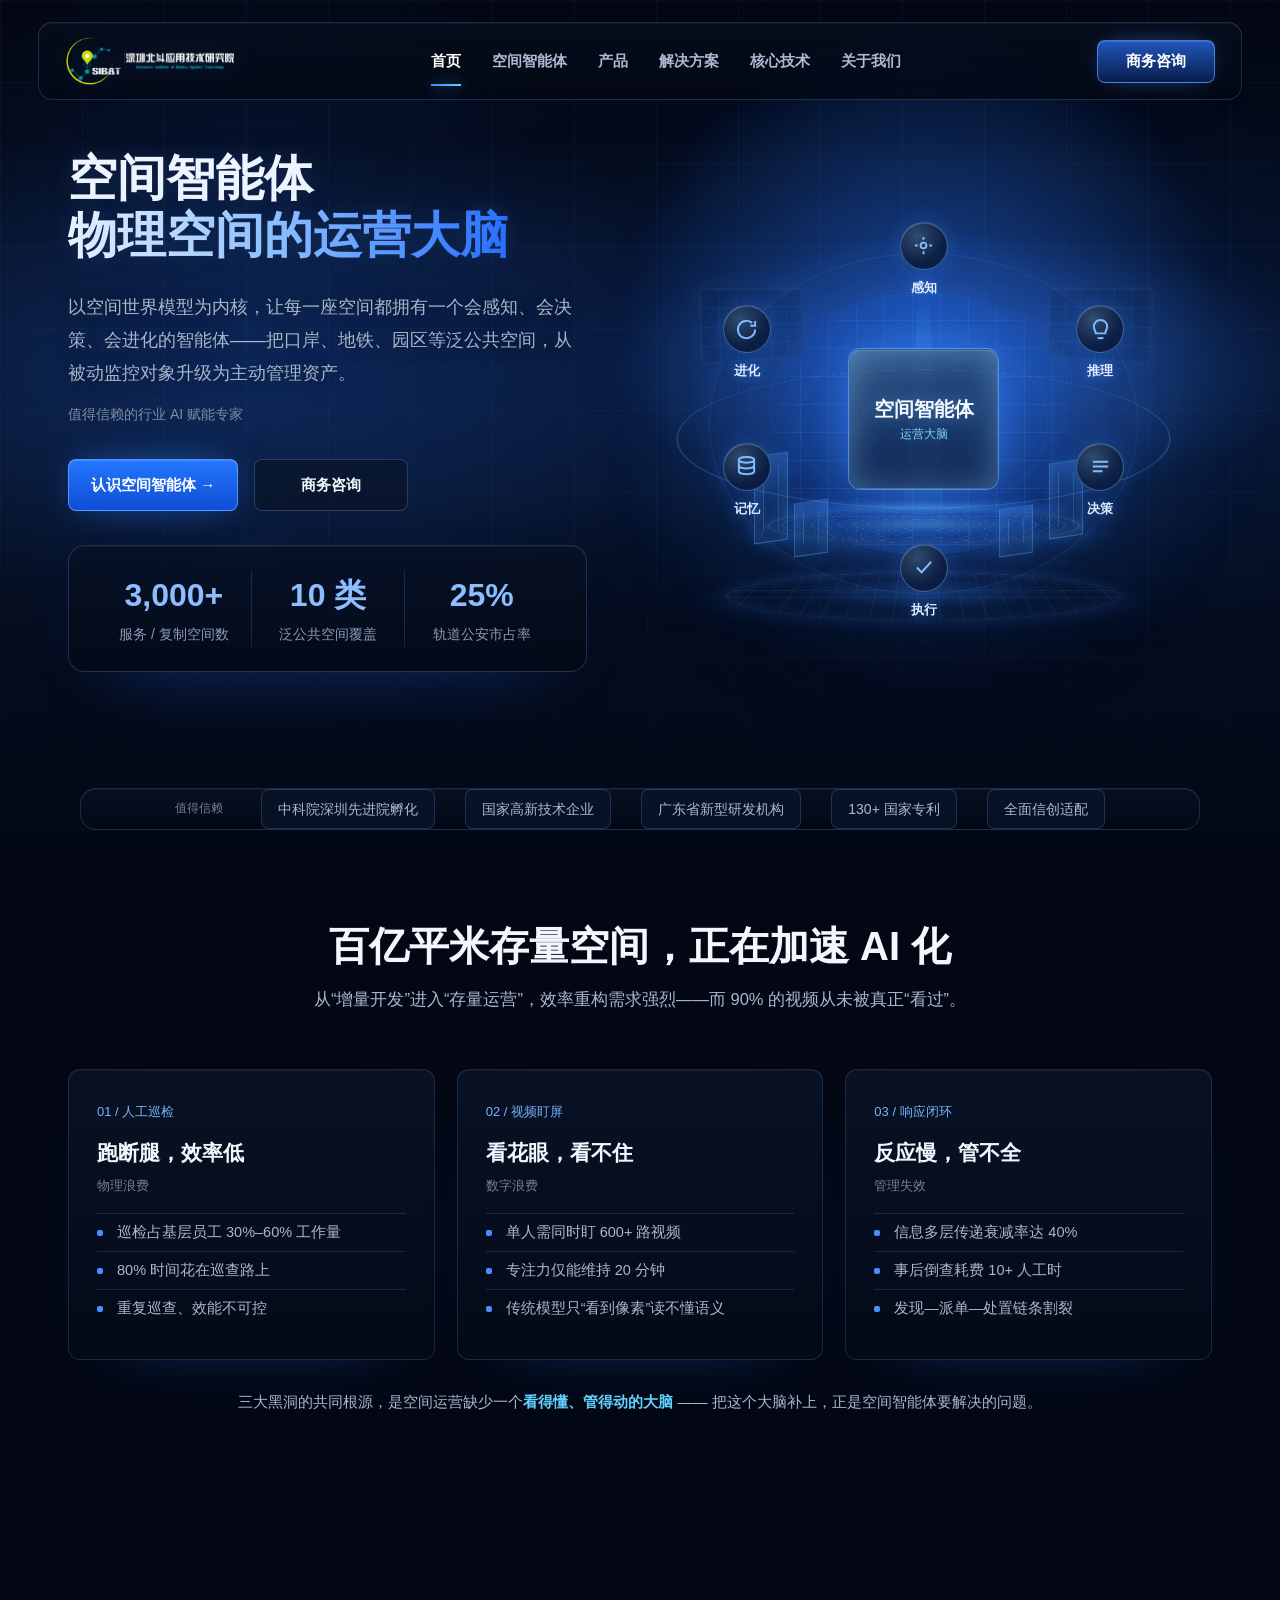
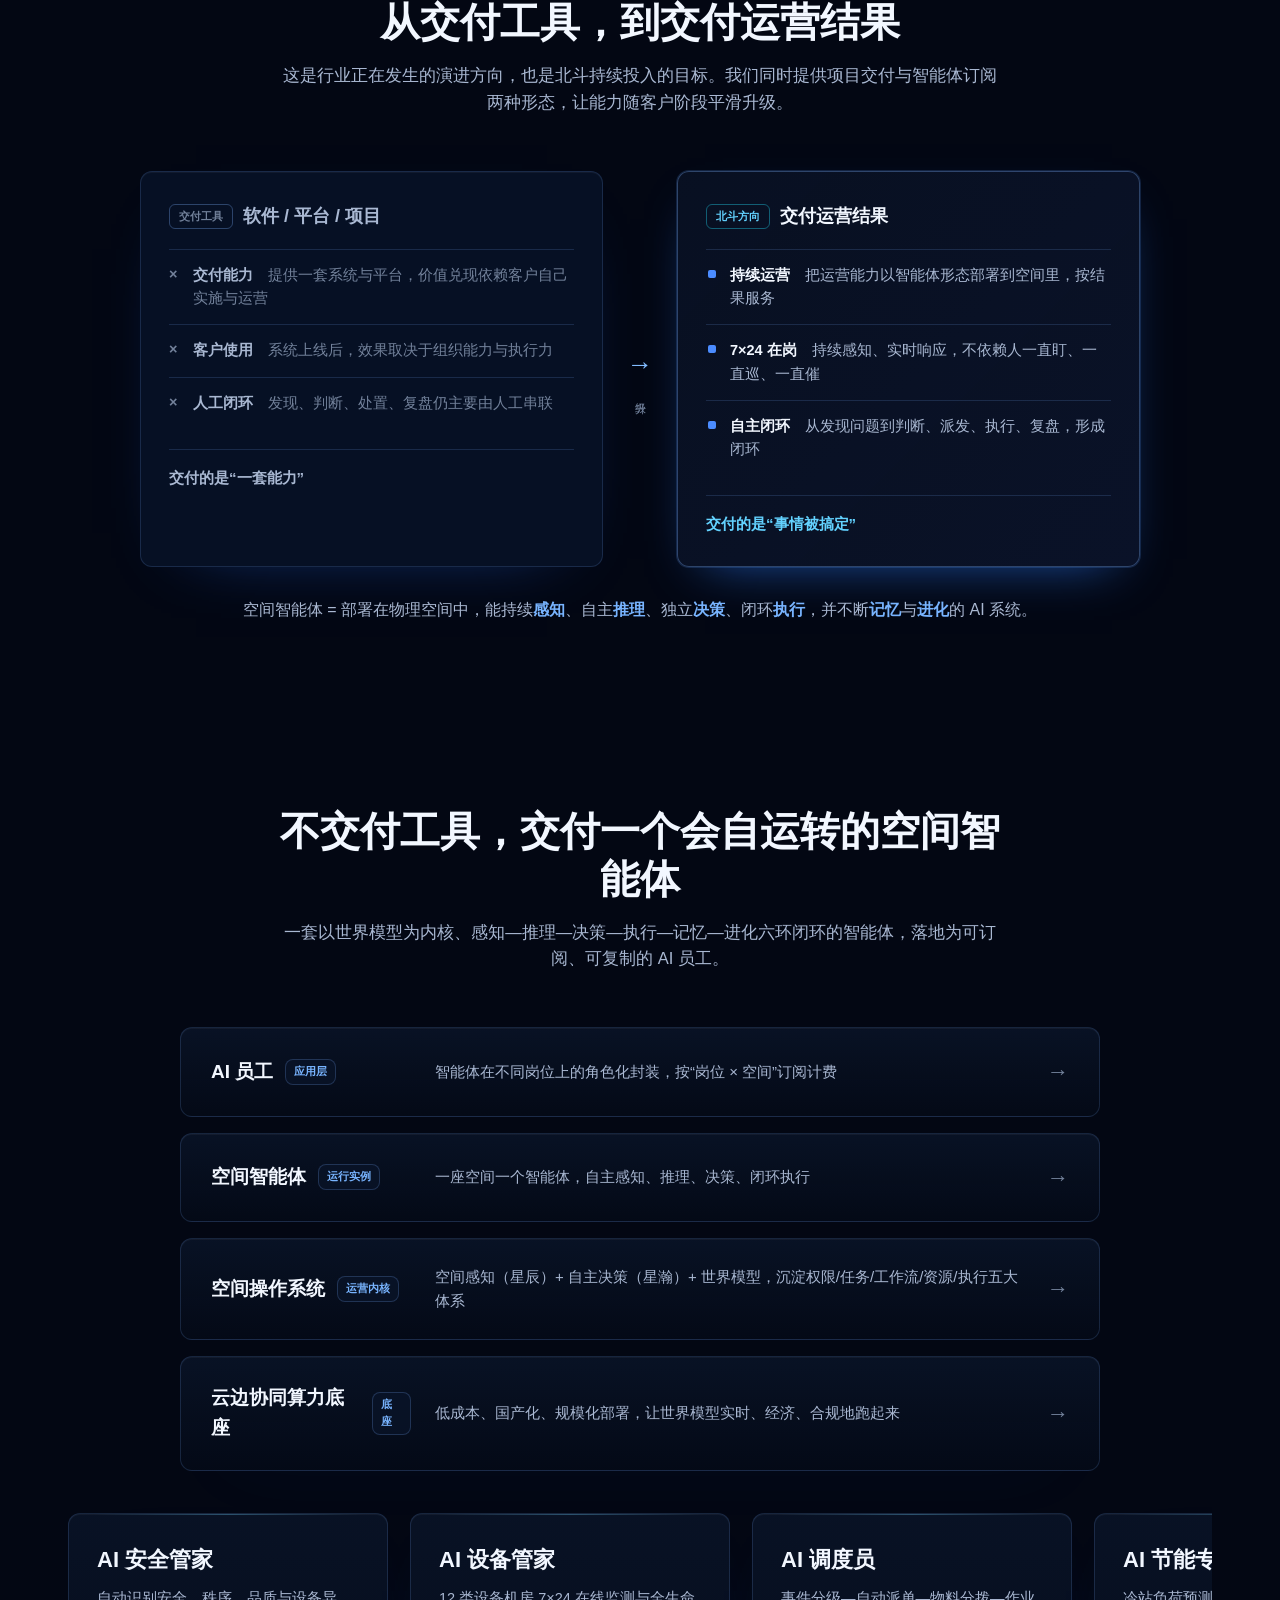
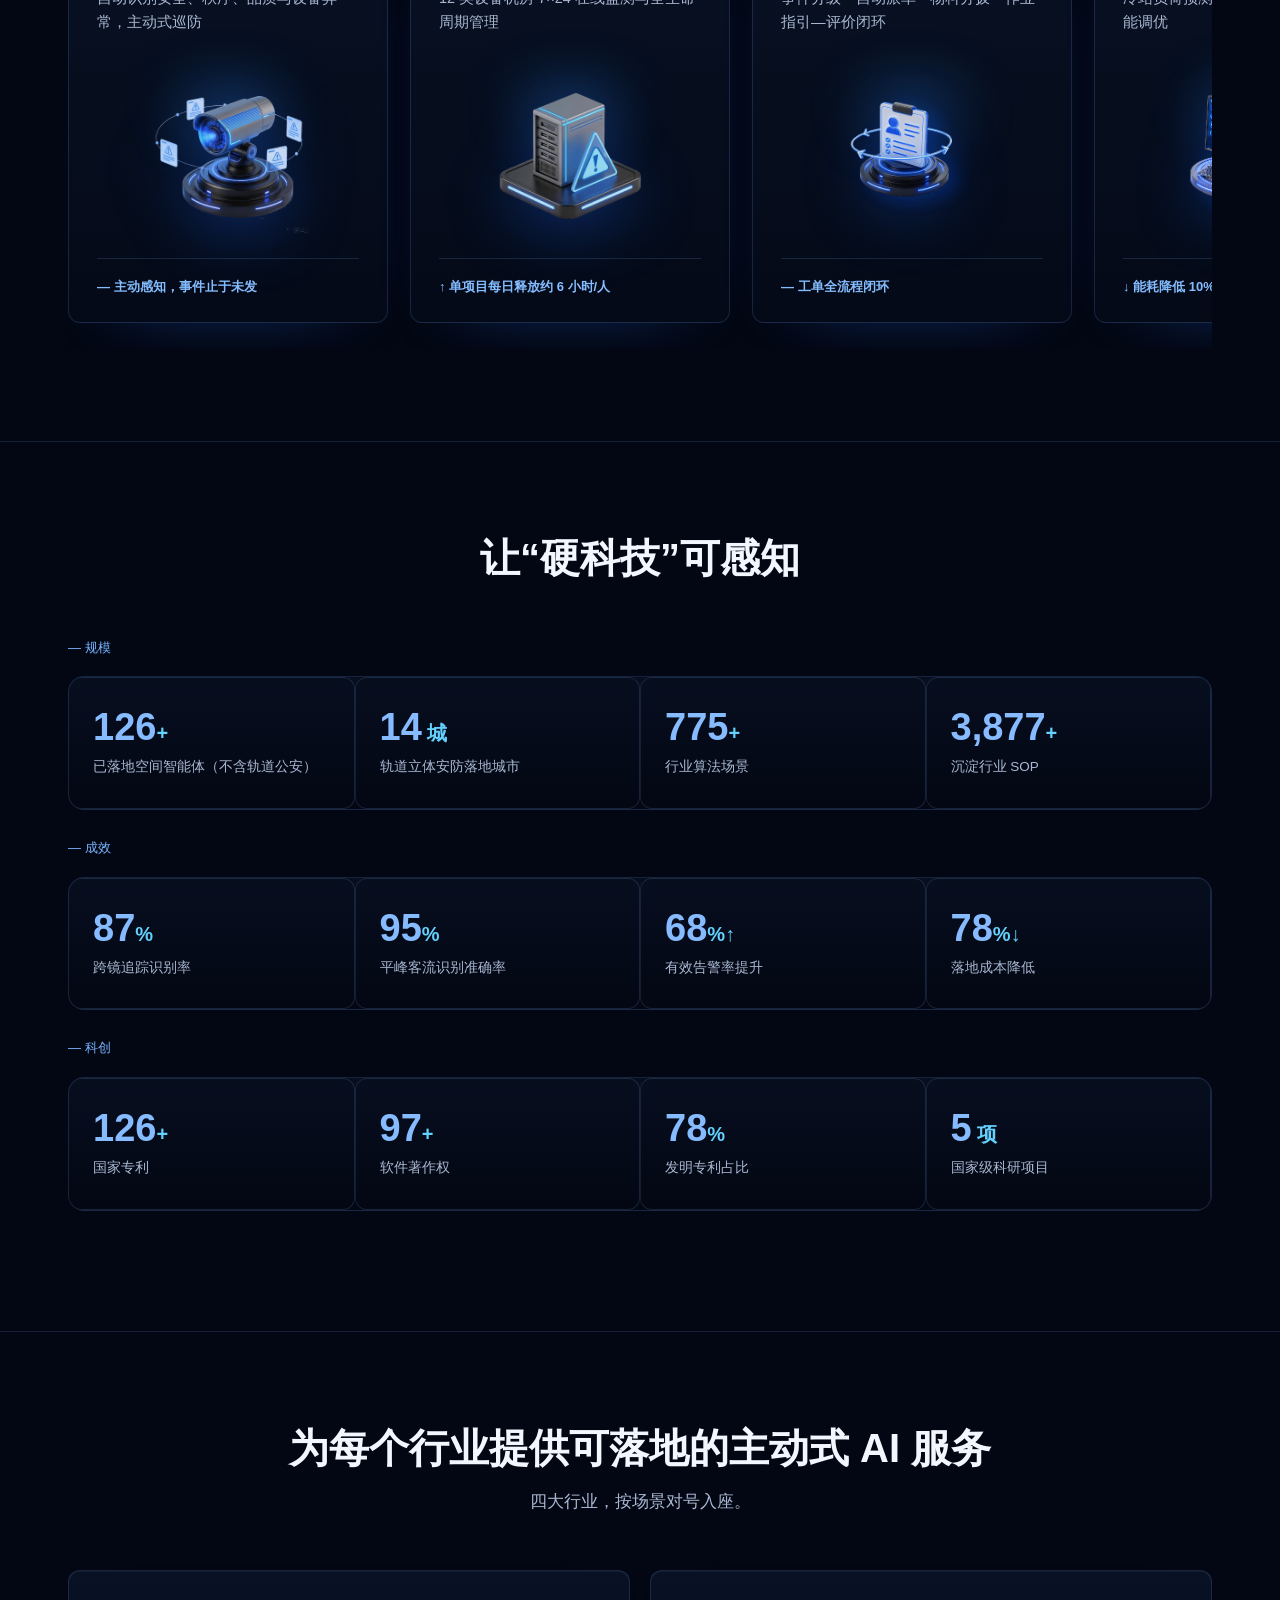
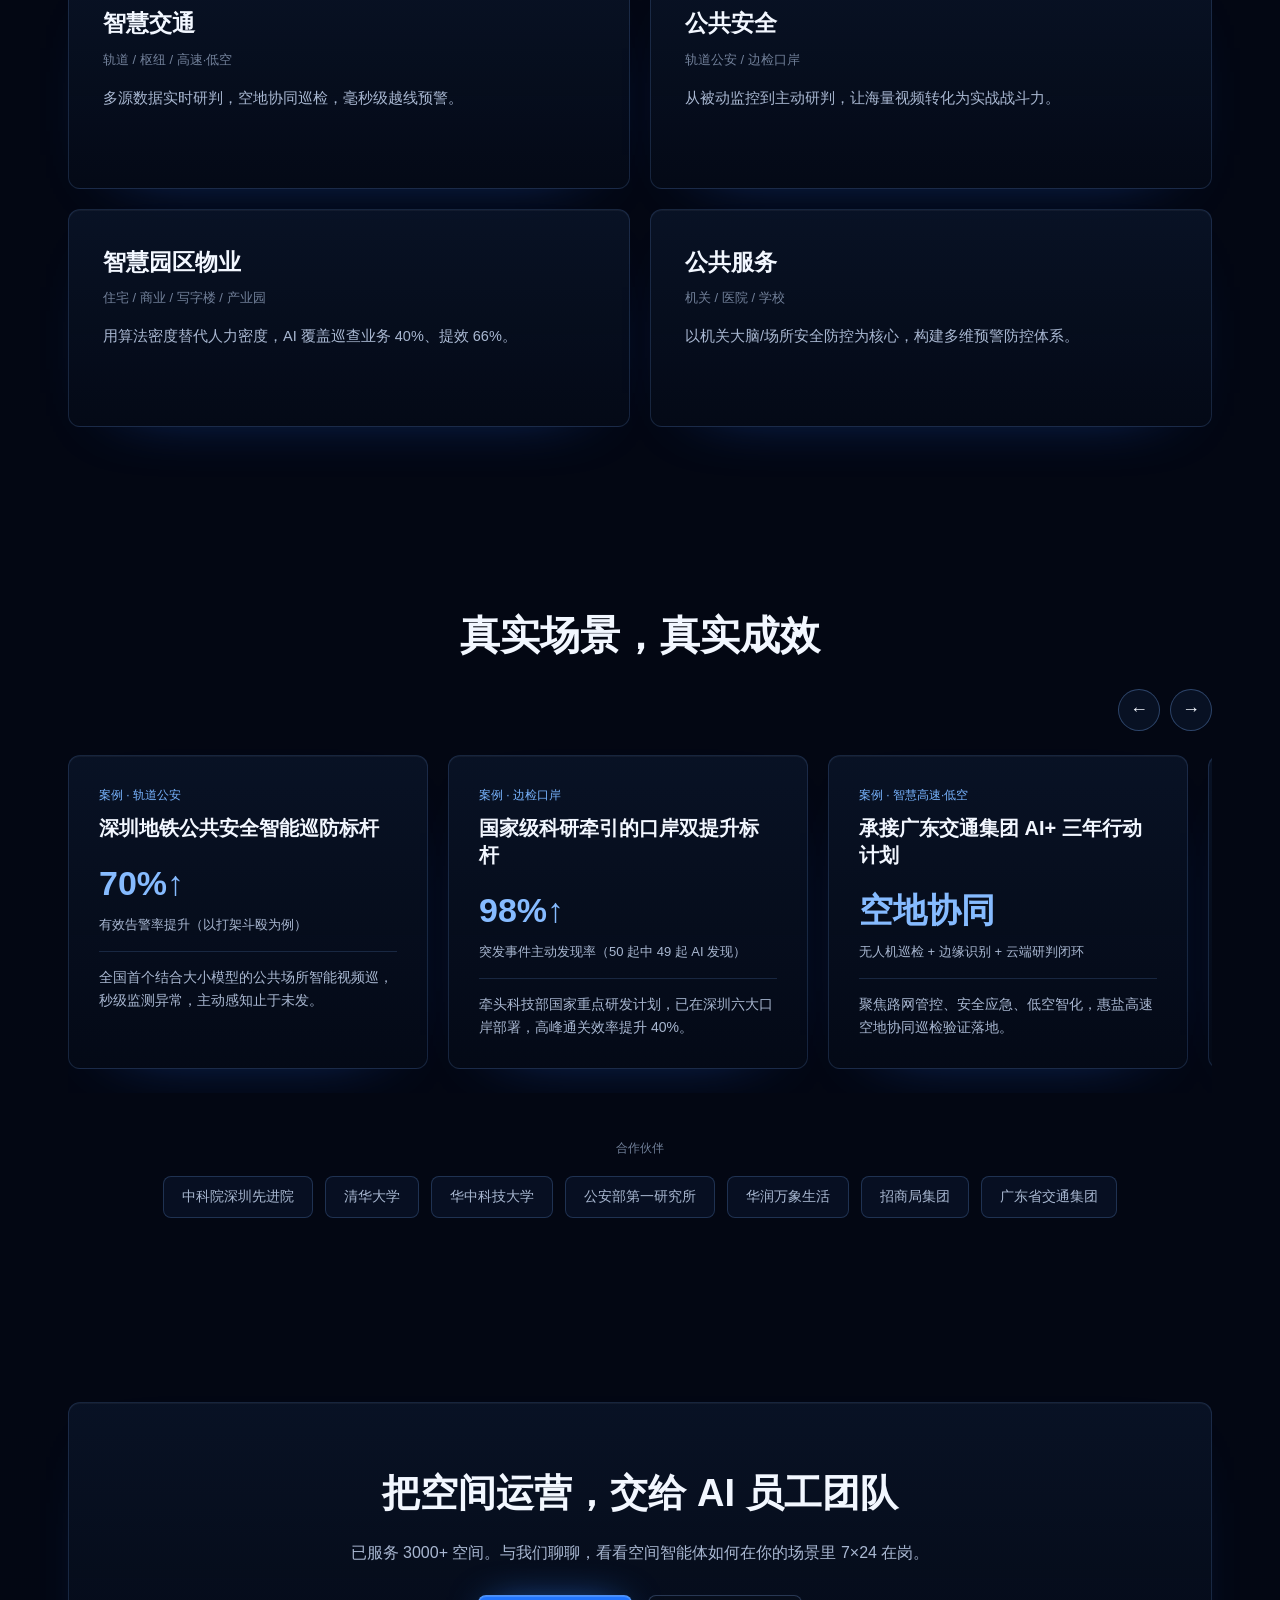
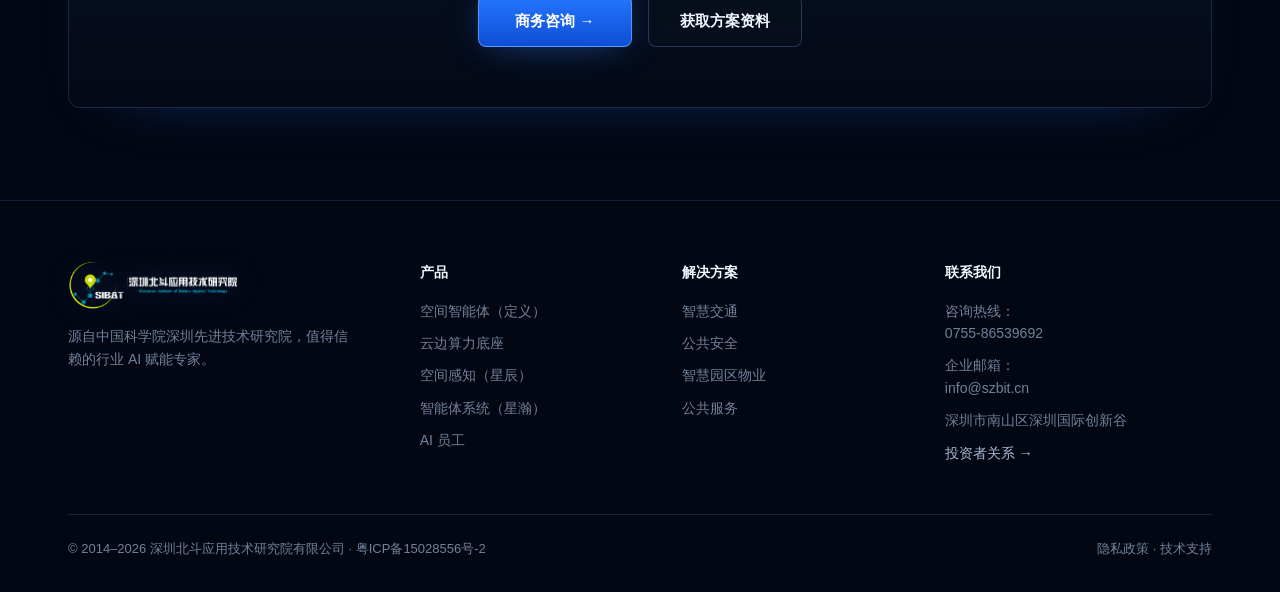
==== commit 4acf1279: "Update website assets and page" ====
--- a/北斗官网_发布优化版.html
+++ b/北斗官网_发布优化版.html
@@ -66,7 +66,7 @@
 .logo{display:flex;align-items:center;gap:12px;font-family:'Sora';font-weight:800;font-size:20px;letter-spacing:.5px}
 .logo .mark{width:34px;height:34px;position:relative;display:grid;place-items:center}
 .logo .mark svg{width:34px;height:34px;filter:drop-shadow(0 0 8px var(--glow))}
-.logo-img{display:block;width:auto;height:38px;max-width:min(368px,42vw);object-fit:contain}
+.logo-img{display:block;width:auto;height:48px;max-width:min(254px,42vw);object-fit:contain}
 .logo small{font-size:11px;color:var(--ink-dim);font-weight:500;letter-spacing:2px;font-family:'JetBrains Mono'}
 .nav-links{display:flex;gap:34px;align-items:center}
 .nav-links a{font-size:15px;color:var(--ink-soft);transition:.2s;position:relative;font-weight:500;cursor:pointer}
@@ -164,14 +164,18 @@
 .layer:hover .larrow{color:var(--cyan);transform:translateX(4px)}
 
 /* AI employees */
-.emp-grid{display:grid;grid-template-columns:repeat(3,1fr);gap:18px;margin-top:36px}
-.emp{background:var(--panel);border:1px solid var(--line);border-radius:16px;padding:26px;transition:.3s;position:relative;overflow:hidden}
+.emp-grid{display:flex;gap:22px;margin-top:36px;overflow-x:auto;scroll-snap-type:x mandatory;padding:6px 2px 26px;scrollbar-width:none;-webkit-overflow-scrolling:touch;cursor:grab}
+.emp-grid.dragging{cursor:grabbing;scroll-snap-type:none}
+.emp-grid::-webkit-scrollbar{display:none}
+.emp{flex:0 0 clamp(300px,25vw,350px);min-height:410px;background:linear-gradient(180deg,rgba(10,20,40,.84),rgba(4,10,22,.88));border:1px solid var(--line);border-radius:16px;padding:28px 28px 24px;transition:.3s;position:relative;overflow:hidden;scroll-snap-align:start;display:flex;flex-direction:column}
+.emp::before{content:"";position:absolute;left:24px;right:24px;top:0;height:1px;background:linear-gradient(90deg,transparent,rgba(99,210,255,.68),transparent);opacity:.45}
+.emp::after{content:"";position:absolute;left:50%;top:48%;width:220px;height:90px;transform:translate(-50%,-50%);background:radial-gradient(circle,rgba(42,140,255,.22),transparent 68%);filter:blur(18px);pointer-events:none}
 .emp:hover{border-color:var(--line-2);background:var(--panel-2);transform:translateY(-4px)}
-.emp .ico{width:46px;height:46px;border-radius:12px;background:rgba(59,123,255,.12);display:grid;place-items:center;margin-bottom:16px;border:1px solid var(--line-2)}
-.emp .ico svg{width:24px;height:24px;stroke:var(--cyan)}
-.emp h4{font-size:18px;font-weight:700;margin-bottom:6px}
-.emp p{font-size:14px;color:var(--ink-soft);min-height:42px}
-.emp .gain{margin-top:14px;padding-top:14px;border-top:1px solid var(--line);font-family:'JetBrains Mono';font-size:13px;color:var(--blue-2);font-weight:700}
+.emp h4{font-size:22px;font-weight:800;margin-bottom:10px;position:relative;z-index:1}
+.emp p{font-size:14.5px;color:var(--ink-soft);line-height:1.65;min-height:70px;position:relative;z-index:1}
+.emp .emp-visual{height:172px;margin:10px -18px 0;display:flex;align-items:flex-end;justify-content:center;position:relative;z-index:1}
+.emp .emp-visual img{max-width:100%;max-height:172px;object-fit:contain;display:block;filter:drop-shadow(0 18px 28px rgba(23,99,255,.28))}
+.emp .gain{margin-top:auto;padding-top:18px;border-top:1px solid var(--line);font-family:'JetBrains Mono';font-size:13px;color:var(--blue-2);font-weight:700;position:relative;z-index:1}
 
 /* metrics */
 .metrics{background:linear-gradient(180deg,var(--bg-2),var(--bg));border-top:1px solid var(--line);border-bottom:1px solid var(--line)}
@@ -268,7 +272,8 @@
   .subnav{top:112px}
   .hero-grid{grid-template-columns:1fr;gap:30px}
   .engine{max-width:380px;margin:0 auto}
-  .cards-3,.emp-grid{grid-template-columns:1fr}
+  .cards-3{grid-template-columns:1fr}
+  .emp{flex-basis:min(82vw,330px)}
   .mgrid,.sol-grid{grid-template-columns:repeat(2,1fr)}
   .foot-grid{grid-template-columns:1fr 1fr}
 }
@@ -500,6 +505,650 @@
   .tline{grid-template-columns:1fr;gap:6px}
 }
 
+/* ===== Premium holographic spatial refresh, content unchanged ===== */
+*{font-family:'PingFang SC','Microsoft YaHei','Helvetica Neue',Arial,sans-serif!important;letter-spacing:0!important}
+:root{
+  --bg:#030713;
+  --bg-2:#061024;
+  --panel:rgba(10,20,40,.82);
+  --panel-2:rgba(9,18,36,.88);
+  --line:rgba(111,158,235,.18);
+  --line-2:rgba(125,177,255,.32);
+  --ink:#f2f7ff;
+  --ink-soft:#a9b8d2;
+  --ink-dim:#72819a;
+  --blue:#2377ff;
+  --blue-2:#84bdff;
+  --cyan:#63d2ff;
+  --glow:rgba(45,126,255,.72);
+  --glow-cy:rgba(99,210,255,.38);
+}
+body{
+  background:#030713;
+  color:var(--ink);
+}
+body::before{
+  content:"";
+  position:fixed;
+  inset:0;
+  z-index:0;
+  pointer-events:none;
+  background:
+    radial-gradient(circle at 72% 35%,rgba(35,115,255,.36),transparent 27%),
+    radial-gradient(circle at 20% 38%,rgba(35,115,255,.14),transparent 34%),
+    linear-gradient(180deg,#030713 0%,#061024 48%,#030713 100%);
+}
+.ambient{display:none}
+.grid-bg{
+  background-image:
+    linear-gradient(rgba(89,146,255,.06) 1px,transparent 1px),
+    linear-gradient(90deg,rgba(89,146,255,.06) 1px,transparent 1px),
+    radial-gradient(circle at 73% 42%,rgba(76,145,255,.2),transparent 33%);
+  background-size:82px 82px,82px 82px,100% 100%;
+  mask-image:linear-gradient(#000 0%,#000 56%,transparent 92%);
+  opacity:.92;
+}
+.content{isolation:isolate}
+nav{
+  top:22px;
+  left:38px;
+  right:38px;
+  border:1px solid rgba(102,151,235,.24);
+  border-radius:14px;
+  background:linear-gradient(180deg,rgba(7,13,27,.84),rgba(4,8,18,.72));
+  box-shadow:0 18px 60px -38px rgba(24,96,255,.9),inset 0 1px 0 rgba(255,255,255,.05);
+  backdrop-filter:blur(22px) saturate(135%);
+}
+nav.scrolled{
+  background:linear-gradient(180deg,rgba(7,13,27,.94),rgba(4,8,18,.88));
+  border-color:rgba(102,151,235,.32);
+}
+.nav-in{
+  height:76px;
+  padding:0 26px;
+}
+nav .wrap{max-width:none}
+.logo-img{
+  height:48px;
+  max-width:min(254px,34vw);
+  filter:drop-shadow(0 0 14px rgba(50,126,255,.28));
+}
+.nav-links{gap:31px}
+.nav-links a{
+  color:#aeb9d2;
+  font-size:15px;
+  font-weight:600;
+}
+.nav-links a.active,.nav-links a:hover{color:#fff}
+.nav-links a::after{
+  bottom:-13px;
+  height:2px;
+  background:linear-gradient(90deg,#3f82ff,#63d2ff);
+  box-shadow:0 0 14px rgba(70,143,255,.85);
+}
+.nav-cta .btn-primary{
+  min-width:118px;
+  justify-content:center;
+  background:linear-gradient(180deg,rgba(37,98,214,.88),rgba(10,35,88,.78));
+  border:1px solid rgba(93,153,255,.70);
+  box-shadow:inset 0 1px 0 rgba(255,255,255,.14),0 0 28px -12px rgba(75,139,255,1);
+}
+.btn{border-radius:8px;font-weight:600}
+.btn-primary{
+  background:linear-gradient(180deg,#2377ff,#0f4ed4);
+  border:1px solid rgba(110,176,255,.68);
+  box-shadow:inset 0 1px 0 rgba(255,255,255,.16),0 0 42px -14px rgba(45,126,255,1);
+}
+.btn-ghost{
+  background:rgba(10,17,31,.54);
+  border-color:rgba(125,164,229,.28);
+}
+#page-home .hero{
+  min-height:940px;
+  padding:148px 0 220px;
+  overflow:hidden;
+}
+#page-home .hero::before{
+  content:"";
+  position:absolute;
+  inset:0;
+  z-index:-2;
+  background:
+    linear-gradient(90deg,rgba(53,124,255,.10) 1px,transparent 1px),
+    linear-gradient(rgba(53,124,255,.08) 1px,transparent 1px);
+  background-size:72px 72px;
+  transform:perspective(680px) rotateX(64deg) translateY(265px) scale(1.5);
+  transform-origin:50% 100%;
+  opacity:.5;
+  mask-image:linear-gradient(transparent 0%,#000 28%,transparent 88%);
+}
+#page-home .hero::after{
+  content:"";
+  position:absolute;
+  inset:80px -8% 0;
+  z-index:-1;
+  background:
+    radial-gradient(ellipse at 72% 42%,rgba(53,126,255,.43),rgba(18,70,170,.13) 24%,transparent 52%),
+    radial-gradient(ellipse at 18% 42%,rgba(37,98,214,.18),transparent 42%);
+}
+#page-home .hero-grid{
+  grid-template-columns:minmax(420px,.82fr) minmax(560px,1.18fr);
+  gap:32px;
+  position:relative;
+  z-index:1;
+}
+#page-home .hero h1{
+  font-size:clamp(48px,5.8vw,82px);
+  line-height:1.16;
+  color:#edf4ff;
+  text-shadow:0 0 26px rgba(90,150,255,.18);
+}
+#page-home .hero h1 .grad{
+  background:linear-gradient(90deg,#f4f8ff 0%,#8ec2ff 48%,#236cff 100%);
+  -webkit-background-clip:text;
+  background-clip:text;
+  color:transparent;
+  -webkit-text-fill-color:transparent;
+}
+#page-home .hero .sub{
+  max-width:570px;
+  color:#a8b5cc;
+  font-size:18px;
+  line-height:1.95;
+  text-shadow:0 1px 18px rgba(0,0,0,.45);
+}
+#page-home .hero .slogan{
+  color:#7e8ba5;
+  margin-bottom:34px;
+}
+#page-home .hero-cta .btn{
+  min-width:154px;
+  height:52px;
+  justify-content:center;
+}
+#page-home .engine{
+  max-width:680px;
+  width:min(48vw,680px);
+  margin:0 0 0 auto;
+  filter:drop-shadow(0 0 42px rgba(50,126,255,.25));
+}
+#page-home .engine::before{
+  content:"";
+  position:absolute;
+  inset:17%;
+  border-radius:50%;
+  background:
+    radial-gradient(circle,rgba(83,160,255,.58) 0 2px,transparent 3px),
+    radial-gradient(circle,rgba(60,132,255,.18),transparent 58%);
+  box-shadow:
+    0 0 0 1px rgba(105,169,255,.22),
+    0 0 0 42px rgba(54,125,255,.04),
+    0 0 0 86px rgba(54,125,255,.028),
+    inset 0 0 70px rgba(43,119,255,.36);
+}
+#page-home .engine::after{
+  content:"";
+  position:absolute;
+  left:17%;
+  right:17%;
+  bottom:16%;
+  height:28%;
+  border-radius:50%;
+  background:radial-gradient(ellipse at center,rgba(83,160,255,.46),rgba(36,104,235,.13) 45%,transparent 72%);
+  transform:perspective(520px) rotateX(64deg);
+  box-shadow:0 0 46px rgba(59,138,255,.38);
+}
+#page-home .engine .ring{
+  border-color:rgba(115,177,255,.28);
+  box-shadow:0 0 36px rgba(63,135,255,.14);
+}
+#page-home .engine .ring.r2,#page-home .engine .ring.r3{
+  animation:spin 42s linear infinite;
+}
+#page-home .engine .ring.r3{animation-direction:reverse}
+#page-home .engine .core{
+  inset:35%;
+  z-index:3;
+  border-radius:18px;
+  background:
+    linear-gradient(180deg,rgba(72,160,255,.32),rgba(32,92,220,.13)),
+    rgba(7,18,42,.78);
+  box-shadow:
+    inset 0 0 34px rgba(124,194,255,.44),
+    0 0 0 1px rgba(145,204,255,.40),
+    0 0 42px rgba(47,128,255,.56);
+}
+#page-home .engine .core::before{
+  content:"";
+  position:absolute;
+  inset:-68% -110%;
+  border-radius:50%;
+  border:1px solid rgba(117,184,255,.30);
+  transform:perspective(520px) rotateX(67deg);
+}
+#page-home .node{z-index:4}
+#page-home .node .chip{
+  width:62px;
+  height:62px;
+  border-radius:50%;
+  background:radial-gradient(circle,rgba(83,160,255,.30),rgba(9,19,41,.84));
+  border-color:rgba(139,198,255,.40);
+  box-shadow:inset 0 1px 0 rgba(255,255,255,.12),0 0 26px rgba(53,132,255,.28);
+}
+#page-home .node small{
+  color:#d8e6ff;
+  font-weight:600;
+  text-shadow:0 0 14px rgba(71,145,255,.65);
+}
+#page-home .hero-stats{
+  position:absolute;
+  left:50%;
+  bottom:72px;
+  width:min(1120px,calc(100vw - 120px));
+  transform:translateX(-50%);
+  display:grid;
+  grid-template-columns:repeat(3,1fr);
+  gap:0;
+  margin:0;
+  padding:28px 34px;
+  background:linear-gradient(180deg,rgba(9,17,34,.78),rgba(4,9,20,.72));
+  border:1px solid rgba(111,158,235,.24);
+  border-radius:16px;
+  box-shadow:inset 0 1px 0 rgba(255,255,255,.055),0 26px 80px -52px rgba(37,104,255,.95);
+  backdrop-filter:blur(18px) saturate(135%);
+}
+#page-home .hero-stats .s{
+  text-align:center;
+  border-left:1px solid rgba(122,161,225,.18);
+}
+#page-home .hero-stats .s:first-child{border-left:none}
+#page-home .hero-stats .s b{
+  font-size:32px;
+  color:#8dbdff;
+  background:none;
+  -webkit-text-fill-color:initial;
+}
+#page-home .hero-stats .s span{
+  color:#8c9ab4;
+  font-size:14px;
+}
+.trust{
+  margin:-42px auto 0;
+  width:min(1120px,calc(100vw - 120px));
+  padding:0;
+  border:none;
+  background:transparent;
+  position:relative;
+  z-index:3;
+}
+.trust .wrap{padding:0}
+.trust-row{
+  justify-content:center;
+  padding:26px 32px;
+  border:1px solid rgba(111,158,235,.22);
+  border-radius:16px;
+  background:linear-gradient(180deg,rgba(9,17,34,.76),rgba(4,9,20,.68));
+  box-shadow:inset 0 1px 0 rgba(255,255,255,.05),0 26px 80px -52px rgba(37,104,255,.9);
+  backdrop-filter:blur(18px) saturate(135%);
+}
+.pcard,.layer,.emp,.mcell,.sol,.ccard,.modal-card,.panel,.techcol,.acard,.shift .col,.def-card,.vs-box,.oslayer,.capcard,.flywheel,.sentry,.metric-row .mc,.vmcard,.cc,.case-inline,.shot-slot,.cta-box{
+  background:linear-gradient(180deg,rgba(10,20,40,.84),rgba(5,11,24,.76));
+  border:1px solid rgba(111,158,235,.18);
+  border-radius:12px;
+  box-shadow:inset 0 1px 0 rgba(255,255,255,.045),0 22px 70px -56px rgba(39,111,255,.78);
+}
+.pcard::before,.sol::after,.sentry::after,.cta-box::before,.def-card::before,.vmcard::after{display:none}
+.pcard:hover,.layer:hover,.emp:hover,.sol:hover,.ccard:hover,.panel:hover,.sentry:hover,.capcard:hover,.techcol:hover,.acard:hover{
+  border-color:rgba(105,174,255,.44);
+  box-shadow:inset 0 1px 0 rgba(255,255,255,.06),0 24px 76px -48px rgba(45,126,255,.95);
+}
+.badge,.plogo,.deploy .demp,.layer .lname .tag,.techcol .chips span,.tphase{
+  background:rgba(11,23,46,.58);
+  border-color:rgba(111,158,235,.24);
+  border-radius:8px;
+}
+.mgrid{
+  border-radius:16px;
+  background:linear-gradient(180deg,rgba(9,17,34,.76),rgba(4,9,20,.68));
+  border-color:rgba(111,158,235,.18);
+  gap:0;
+}
+.mcell{
+  border-left:1px solid rgba(122,161,225,.14);
+  background:transparent;
+  box-shadow:none;
+}
+.mcell:first-child{border-left:none}
+.mcell .v,.ccard .big,.metric-row .mc .mv,.acard .av,.case-inline .cbig{
+  background:none;
+  -webkit-text-fill-color:initial;
+  color:#86bbff;
+}
+.pcard .num,.layer .lname .tag,.mgroup-title,.ccard .ind,.sol .more,.sentry .more,.feat-list li b,.shift-note b,.flywheel b,.os-moat b,.lv-table .needh,.tphase,.vmcard .vlabel{
+  color:#78b4ff;
+}
+.feat-list li::before,.pcard li::before,.shift .col.new .row::before{
+  background:#4b8cff;
+  border-radius:2px;
+}
+section[style*="background:linear-gradient"]{background:transparent!important}
+footer,.metrics{
+  background:rgba(5,10,22,.58);
+  border-color:rgba(111,158,235,.16);
+}
+.subnav{
+  background:rgba(5,10,22,.88);
+  border-bottom-color:rgba(111,158,235,.18);
+  backdrop-filter:blur(18px) saturate(135%);
+}
+@media(max-width:980px){
+  nav{top:12px;left:14px;right:14px;border-radius:12px}
+  .nav-in{padding:10px 14px}
+  .logo-img{height:36px;max-width:min(180px,48vw)}
+  #page-home .hero{min-height:auto;padding:142px 0 72px}
+  #page-home .hero-grid{grid-template-columns:1fr}
+  #page-home .engine{width:min(86vw,520px);margin:20px auto 0}
+  #page-home .hero-stats{
+    position:relative;
+    left:auto;
+    bottom:auto;
+    transform:none;
+    width:100%;
+    margin-top:34px;
+  }
+  .trust{width:calc(100vw - 36px);margin:24px auto 0}
+}
+@media(max-width:560px){
+  nav{top:8px;left:8px;right:8px}
+  #page-home .hero h1{font-size:40px}
+  #page-home .hero-stats{grid-template-columns:1fr;padding:22px}
+  #page-home .hero-stats .s{border-left:none;border-top:1px solid rgba(122,161,225,.16);padding:14px 0}
+  #page-home .hero-stats .s:first-child{border-top:none}
+  .trust-row{padding:22px}
+}
+
+/* Layout repair: keep the premium style without overlapping content */
+#page-home .hero{
+  min-height:auto;
+  padding:150px 0 88px;
+  overflow:hidden;
+}
+#page-home .hero-grid{
+  grid-template-columns:minmax(420px,.9fr) minmax(420px,1fr);
+  gap:48px;
+  align-items:center;
+}
+#page-home .hero h1{
+  font-size:clamp(38px,3.8vw,56px);
+  line-height:1.18;
+  max-width:620px;
+}
+#page-home .hero .sub{
+  max-width:620px;
+  line-height:1.85;
+}
+#page-home .engine{
+  width:min(42vw,560px);
+  max-width:560px;
+  margin:0 auto;
+}
+#page-home .hero-stats{
+  position:static;
+  left:auto;
+  bottom:auto;
+  width:100%;
+  transform:none;
+  margin-top:34px;
+  grid-template-columns:repeat(3,1fr);
+  padding:24px 28px;
+}
+#page-home .hero-stats .s{
+  padding:0 20px;
+}
+#page-home .hero-cta{
+  margin-bottom:0;
+}
+.trust{
+  margin:28px auto 0;
+}
+@media(max-width:1180px){
+  #page-home .hero-grid{
+    grid-template-columns:1fr;
+  }
+  #page-home .engine{
+    width:min(78vw,520px);
+    margin:10px auto 0;
+  }
+}
+@media(max-width:560px){
+  #page-home .hero{
+    padding:128px 0 58px;
+  }
+  #page-home .hero h1{
+    font-size:38px;
+  }
+  #page-home .hero-stats{
+    grid-template-columns:1fr;
+  }
+  #page-home .hero-stats .s{
+    border-left:none;
+    border-top:1px solid rgba(122,161,225,.16);
+  }
+  #page-home .hero-stats .s:first-child{
+    border-top:none;
+  }
+}
+
+/* Homepage hero visual refinement: holographic city stage */
+#page-home .engine{
+  width:min(39vw,500px);
+  max-width:500px;
+  aspect-ratio:1.14;
+  transform:translateY(8px);
+  filter:drop-shadow(0 18px 58px rgba(35,105,255,.26));
+}
+#page-home .engine .ring.r1{
+  inset:12% 7% 10%;
+  border-color:rgba(112,177,255,.18);
+  opacity:.62;
+}
+#page-home .engine .ring.r2{
+  inset:20% 15% 18%;
+  border-color:rgba(112,177,255,.18);
+  opacity:.44;
+  animation:spin 56s linear infinite;
+}
+#page-home .engine .ring.r3{
+  inset:31% 25% 29%;
+  border-color:rgba(112,177,255,.16);
+  opacity:.5;
+  animation:spin 68s linear infinite reverse;
+}
+#page-home .engine::before{
+  inset:21% 14% 19%;
+  border-radius:50%;
+  background:
+    linear-gradient(rgba(88,162,255,.13) 1px,transparent 1px),
+    linear-gradient(90deg,rgba(88,162,255,.12) 1px,transparent 1px),
+    radial-gradient(circle at center,rgba(72,146,255,.34),rgba(31,91,214,.11) 48%,transparent 68%);
+  background-size:28px 28px,28px 28px,100% 100%;
+  box-shadow:
+    inset 0 0 80px rgba(38,112,255,.26),
+    0 0 0 1px rgba(120,184,255,.15),
+    0 0 72px rgba(48,125,255,.20);
+  mask-image:radial-gradient(circle,#000 0 58%,transparent 73%);
+}
+#page-home .engine::after{
+  left:18%;
+  right:18%;
+  bottom:15%;
+  height:22%;
+  border-radius:50%;
+  background:
+    radial-gradient(ellipse at center,rgba(100,178,255,.42),rgba(47,122,255,.16) 42%,transparent 72%),
+    repeating-radial-gradient(ellipse at center,rgba(138,203,255,.22) 0 1px,transparent 1px 14px);
+  transform:perspective(520px) rotateX(68deg);
+  box-shadow:0 0 48px rgba(63,143,255,.34), inset 0 0 28px rgba(139,205,255,.22);
+}
+#page-home .engine .scene-floor{
+  position:absolute;
+  left:5%;
+  right:5%;
+  bottom:4%;
+  height:38%;
+  transform:perspective(520px) rotateX(68deg);
+  transform-origin:50% 100%;
+  border-radius:50%;
+  background:
+    linear-gradient(90deg,rgba(87,160,255,.12) 1px,transparent 1px),
+    linear-gradient(rgba(87,160,255,.11) 1px,transparent 1px),
+    radial-gradient(ellipse at center,rgba(56,136,255,.24),rgba(18,57,128,.08) 44%,transparent 74%);
+  background-size:24px 24px,24px 24px,100% 100%;
+  border:1px solid rgba(111,178,255,.18);
+  box-shadow:0 0 44px rgba(41,120,255,.26),inset 0 0 38px rgba(91,168,255,.14);
+  z-index:1;
+  opacity:.86;
+}
+#page-home .engine .scene-beam{
+  position:absolute;
+  left:42%;
+  right:42%;
+  top:21%;
+  bottom:22%;
+  z-index:2;
+  background:linear-gradient(180deg,transparent,rgba(96,177,255,.38) 42%,rgba(96,177,255,.16),transparent);
+  filter:blur(2px);
+  opacity:.9;
+  clip-path:polygon(44% 0,56% 0,78% 100%,22% 100%);
+}
+#page-home .engine .scene-panel{
+  position:absolute;
+  width:112px;
+  height:72px;
+  top:20%;
+  z-index:1;
+  border:1px solid rgba(111,178,255,.18);
+  border-radius:6px;
+  background:
+    linear-gradient(rgba(112,180,255,.16) 1px,transparent 1px),
+    linear-gradient(90deg,rgba(112,180,255,.12) 1px,transparent 1px),
+    rgba(7,18,42,.26);
+  background-size:18px 18px,18px 18px,100% 100%;
+  box-shadow:inset 0 0 18px rgba(85,166,255,.08),0 0 24px rgba(45,126,255,.10);
+  opacity:.42;
+}
+#page-home .engine .scene-panel.left{
+  left:5%;
+  transform:perspective(360px) rotateY(22deg) rotateZ(-2deg);
+}
+#page-home .engine .scene-panel.right{
+  right:4%;
+  transform:perspective(360px) rotateY(-22deg) rotateZ(2deg);
+}
+#page-home .engine .core{
+  inset:34% 35%;
+  border-radius:12px;
+  background:
+    linear-gradient(180deg,rgba(97,177,255,.32),rgba(26,76,168,.18)),
+    linear-gradient(135deg,rgba(255,255,255,.08),transparent 45%),
+    rgba(8,19,43,.82);
+  box-shadow:
+    inset 0 0 34px rgba(139,204,255,.42),
+    inset 0 1px 0 rgba(255,255,255,.18),
+    0 0 0 1px rgba(151,211,255,.42),
+    0 0 44px rgba(48,128,255,.56);
+}
+#page-home .engine .core::after{
+  content:"";
+  position:absolute;
+  left:50%;
+  bottom:-34%;
+  width:220%;
+  height:40%;
+  transform:translateX(-50%) perspective(420px) rotateX(66deg);
+  border-radius:50%;
+  background:radial-gradient(ellipse at center,rgba(85,166,255,.42),rgba(38,104,238,.16) 44%,transparent 70%);
+  filter:blur(.2px);
+  z-index:-1;
+}
+#page-home .engine .core b{
+  font-size:20px;
+  color:#f5f9ff;
+  text-shadow:0 0 18px rgba(120,194,255,.44);
+}
+#page-home .engine .core span{
+  font-size:12px;
+  color:#81d7ff;
+}
+#page-home .node{
+  width:76px;
+  gap:8px;
+}
+#page-home .node .chip{
+  width:48px;
+  height:48px;
+  margin:0 auto;
+  border-radius:50%;
+  background:
+    radial-gradient(circle at 35% 28%,rgba(151,215,255,.28),rgba(12,31,70,.88) 62%),
+    rgba(7,18,42,.82);
+  border-color:rgba(139,198,255,.38);
+  box-shadow:inset 0 1px 0 rgba(255,255,255,.14),0 0 22px rgba(53,132,255,.28);
+}
+#page-home .node .chip svg{
+  width:23px;
+  height:23px;
+}
+#page-home .node small{
+  font-size:13px;
+  color:#dceaff;
+}
+#page-home .node.n1{top:5%;left:50%}
+#page-home .node.n2{top:24%;right:7%}
+#page-home .node.n3{bottom:27%;right:7%}
+#page-home .node.n4{bottom:4%;left:50%}
+#page-home .node.n5{bottom:27%;left:7%}
+#page-home .node.n6{top:24%;left:7%}
+#page-home .engine .scene-tower{
+  position:absolute;
+  bottom:22%;
+  width:34px;
+  height:70px;
+  border:1px solid rgba(104,177,255,.34);
+  background:linear-gradient(180deg,rgba(74,151,255,.2),rgba(17,58,132,.08));
+  box-shadow:inset 0 0 18px rgba(85,166,255,.18),0 0 20px rgba(45,126,255,.18);
+  transform:skewY(-8deg);
+  z-index:2;
+}
+#page-home .engine .scene-tower::before{
+  content:"";
+  position:absolute;
+  inset:10px 8px;
+  border-left:1px solid rgba(125,190,255,.22);
+  border-right:1px solid rgba(125,190,255,.18);
+}
+#page-home .engine .scene-tower.a{left:16%;height:88px}
+#page-home .engine .scene-tower.b{left:24%;height:54px;bottom:19%}
+#page-home .engine .scene-tower.c{right:18%;height:76px;bottom:23%}
+#page-home .engine .scene-tower.d{right:28%;height:48px;bottom:19%}
+@media(max-width:1180px){
+  #page-home .engine{
+    width:min(78vw,500px);
+  }
+}
+@media(max-width:560px){
+  #page-home .engine{
+    width:min(92vw,390px);
+  }
+  #page-home .node .chip{
+    width:42px;
+    height:42px;
+  }
+  #page-home .node small{
+    font-size:12px;
+  }
+}
+
 </style>
 </head>
 <body>
@@ -513,7 +1162,7 @@
 <nav id="nav">
   <div class="wrap nav-in">
     <div class="logo" data-nav="home" style="cursor:pointer">
-      <img class="logo-img" src="logo.png" alt="深圳市北斗智能科技有限公司">
+      <img class="logo-img" src="logo.svg" alt="深圳市北斗智能科技有限公司">
     </div>
     <div class="nav-links">
       <a data-nav="home">首页</a>
@@ -549,6 +1198,14 @@
     <div>
       <div class="engine">
         <div class="ring r1"></div><div class="ring r2"></div><div class="ring r3"></div>
+        <div class="scene-floor" aria-hidden="true"></div>
+        <div class="scene-beam" aria-hidden="true"></div>
+        <div class="scene-panel left" aria-hidden="true"></div>
+        <div class="scene-panel right" aria-hidden="true"></div>
+        <div class="scene-tower a" aria-hidden="true"></div>
+        <div class="scene-tower b" aria-hidden="true"></div>
+        <div class="scene-tower c" aria-hidden="true"></div>
+        <div class="scene-tower d" aria-hidden="true"></div>
         <div class="node n1"><div class="chip"><svg fill="none" viewBox="0 0 24 24" stroke-width="2"><circle cx="12" cy="12" r="3"/><path d="M12 3v3M12 18v3M3 12h3M18 12h3"/></svg></div><small>感知</small></div>
         <div class="node n2"><div class="chip"><svg fill="none" viewBox="0 0 24 24" stroke-width="2"><path d="M12 2a7 7 0 0 0-7 7c0 3 2 4 2 7h10c0-3 2-4 2-7a7 7 0 0 0-7-7Z"/><path d="M9 21h6"/></svg></div><small>推理</small></div>
         <div class="node n3"><div class="chip"><svg fill="none" viewBox="0 0 24 24" stroke-width="2"><path d="M4 7h16M4 12h16M4 17h10"/></svg></div><small>决策</small></div>
@@ -638,12 +1295,12 @@
     </div>
 
     <div class="emp-grid">
-      <div class="emp reveal"><div class="ico"><svg fill="none" viewBox="0 0 24 24" stroke-width="2"><path d="M12 2 4 6v6c0 5 3.5 8 8 10 4.5-2 8-5 8-10V6Z"/></svg></div><h4>AI 安全管家</h4><p>自动识别安全、秩序、品质与设备异常，主动式巡防</p><div class="gain">— 主动感知，事件止于未发</div></div>
-      <div class="emp reveal"><div class="ico"><svg fill="none" viewBox="0 0 24 24" stroke-width="2"><rect x="4" y="4" width="16" height="16" rx="2"/><path d="M9 9h6v6H9z"/></svg></div><h4>AI 设备管家</h4><p>12 类设备机房 7×24 在线监测与全生命周期管理</p><div class="gain">↑ 单项目每日释放约 6 小时/人</div></div>
-      <div class="emp reveal"><div class="ico"><svg fill="none" viewBox="0 0 24 24" stroke-width="2"><circle cx="12" cy="12" r="9"/><path d="M12 7v5l3 3"/></svg></div><h4>AI 调度员</h4><p>事件分级—自动派单—物料分拨—作业指引—评价闭环</p><div class="gain">— 工单全流程闭环</div></div>
-      <div class="emp reveal"><div class="ico"><svg fill="none" viewBox="0 0 24 24" stroke-width="2"><path d="M13 2 4 14h7l-1 8 9-12h-7Z"/></svg></div><h4>AI 节能专家</h4><p>冷站负荷预测与供需响应，制冷系统智能调优</p><div class="gain">↓ 能耗降低 10%–15%</div></div>
-      <div class="emp reveal"><div class="ico"><svg fill="none" viewBox="0 0 24 24" stroke-width="2"><path d="M21 15a2 2 0 0 1-2 2H7l-4 4V5a2 2 0 0 1 2-2h14a2 2 0 0 1 2 2Z"/></svg></div><h4>AI 客服管家</h4><p>7×24 人机协同，知识库问答与自助办理</p><div class="gain">— 全时段在岗服务</div></div>
-      <div class="emp reveal"><div class="ico"><svg fill="none" viewBox="0 0 24 24" stroke-width="2"><path d="M3 3v18h18"/><path d="m7 14 4-4 3 3 5-6"/></svg></div><h4>AI 项目经理</h4><p>运营数据汇总、进度跟踪、超时预警与决策辅助</p><div class="gain">— 管理决策辅助</div></div>
+      <div class="emp reveal"><h4>AI 安全管家</h4><p>自动识别安全、秩序、品质与设备异常，主动式巡防</p><div class="emp-visual"><img src="assets/ai-employees/ai-security.png" alt="AI 安全管家"></div><div class="gain">— 主动感知，事件止于未发</div></div>
+      <div class="emp reveal"><h4>AI 设备管家</h4><p>12 类设备机房 7×24 在线监测与全生命周期管理</p><div class="emp-visual"><img src="assets/ai-employees/ai-device.png" alt="AI 设备管家"></div><div class="gain">↑ 单项目每日释放约 6 小时/人</div></div>
+      <div class="emp reveal"><h4>AI 调度员</h4><p>事件分级—自动派单—物料分拨—作业指引—评价闭环</p><div class="emp-visual"><img src="assets/ai-employees/ai-dispatcher.png" alt="AI 调度员"></div><div class="gain">— 工单全流程闭环</div></div>
+      <div class="emp reveal"><h4>AI 节能专家</h4><p>冷站负荷预测与供需响应，制冷系统智能调优</p><div class="emp-visual"><img src="assets/ai-employees/ai-energy.png" alt="AI 节能专家"></div><div class="gain">↓ 能耗降低 10%–15%</div></div>
+      <div class="emp reveal"><h4>AI 客服管家</h4><p>7×24 人机协同，知识库问答与自助办理</p><div class="emp-visual"><img src="assets/ai-employees/ai-service.png" alt="AI 客服管家"></div><div class="gain">— 全时段在岗服务</div></div>
+      <div class="emp reveal"><h4>AI 项目经理</h4><p>运营数据汇总、进度跟踪、超时预警与决策辅助</p><div class="emp-visual"><img src="assets/ai-employees/ai-manager.png" alt="AI 项目经理"></div><div class="gain">— 管理决策辅助</div></div>
     </div>
   </div>
 </section>
@@ -1012,12 +1669,12 @@
       </div>
     </div>
     <div class="emp-grid">
-      <div class="emp"><div class="ico"><svg fill="none" viewBox="0 0 24 24" stroke-width="2"><path d="M12 2 4 6v6c0 5 3.5 8 8 10 4.5-2 8-5 8-10V6Z"/></svg></div><h4>AI 安全管家</h4><p>风险发现、事件预警与安全闭环</p><div class="gain">— 已商用</div></div>
-      <div class="emp"><div class="ico"><svg fill="none" viewBox="0 0 24 24" stroke-width="2"><rect x="4" y="4" width="16" height="16" rx="2"/><path d="M9 9h6v6H9z"/></svg></div><h4>AI 设备管家</h4><p>设备巡检、故障发现与工单联动</p><div class="gain">— 已商用</div></div>
-      <div class="emp"><div class="ico"><svg fill="none" viewBox="0 0 24 24" stroke-width="2"><circle cx="12" cy="12" r="9"/><path d="M12 7v5l3 3"/></svg></div><h4>AI 调度员</h4><p>任务分派、资源调度与处置协同</p><div class="gain">— 已商用</div></div>
-      <div class="emp"><div class="ico"><svg fill="none" viewBox="0 0 24 24" stroke-width="2"><path d="M13 2 4 14h7l-1 8 9-12h-7Z"/></svg></div><h4>AI 节能专家</h4><p>能耗分析、策略优化与节能执行</p><div class="gain">— 已商用</div></div>
-      <div class="emp"><div class="ico"><svg fill="none" viewBox="0 0 24 24" stroke-width="2"><path d="M3 3v18h18"/><path d="m7 14 4-4 3 3 5-6"/></svg></div><h4>AI 项目经理</h4><p>项目运行洞察、计划跟踪与复盘优化</p><div class="gain">— 已商用</div></div>
-      <div class="emp"><div class="ico"><svg fill="none" viewBox="0 0 24 24" stroke-width="2"><path d="M21 15a2 2 0 0 1-2 2H7l-4 4V5a2 2 0 0 1 2-2h14a2 2 0 0 1 2 2Z"/></svg></div><h4>AI 客服管家</h4><p>服务响应、咨询分流与体验提升</p><div class="gain" style="color:var(--ink-dim)">— 开发中</div></div>
+      <div class="emp"><h4>AI 安全管家</h4><p>风险发现、事件预警与安全闭环</p><div class="emp-visual"><img src="assets/ai-employees/ai-security.png" alt="AI 安全管家"></div><div class="gain">— 已商用</div></div>
+      <div class="emp"><h4>AI 设备管家</h4><p>设备巡检、故障发现与工单联动</p><div class="emp-visual"><img src="assets/ai-employees/ai-device.png" alt="AI 设备管家"></div><div class="gain">— 已商用</div></div>
+      <div class="emp"><h4>AI 调度员</h4><p>任务分派、资源调度与处置协同</p><div class="emp-visual"><img src="assets/ai-employees/ai-dispatcher.png" alt="AI 调度员"></div><div class="gain">— 已商用</div></div>
+      <div class="emp"><h4>AI 节能专家</h4><p>能耗分析、策略优化与节能执行</p><div class="emp-visual"><img src="assets/ai-employees/ai-energy.png" alt="AI 节能专家"></div><div class="gain">— 已商用</div></div>
+      <div class="emp"><h4>AI 项目经理</h4><p>项目运行洞察、计划跟踪与复盘优化</p><div class="emp-visual"><img src="assets/ai-employees/ai-manager.png" alt="AI 项目经理"></div><div class="gain">— 已商用</div></div>
+      <div class="emp"><h4>AI 客服管家</h4><p>服务响应、咨询分流与体验提升</p><div class="emp-visual"><img src="assets/ai-employees/ai-service.png" alt="AI 客服管家"></div><div class="gain" style="color:var(--ink-dim)">— 开发中</div></div>
     </div>
     <div style="text-align:center;margin-top:36px"><button class="btn btn-primary" onclick="openModal()">商务咨询 →</button></div>
   </div>
@@ -1949,7 +2606,7 @@
   <div class="wrap">
     <div class="foot-grid">
       <div>
-        <div class="logo" style="margin-bottom:16px"><img class="logo-img" src="logo.png" alt="深圳市北斗智能科技有限公司"></div>
+        <div class="logo" style="margin-bottom:16px"><img class="logo-img" src="logo.svg" alt="深圳市北斗智能科技有限公司"></div>
         <p style="max-width:280px">源自中国科学院深圳先进技术研究院，值得信赖的行业 AI 赋能专家。</p>
       </div>
       <div><h5>产品</h5><a data-nav="agent">空间智能体（定义）</a><a data-nav="products">云边算力底座</a><a data-nav="products">空间感知（星辰）</a><a data-nav="products">智能体系统（星瀚）</a><a data-nav="products">AI 员工</a></div>
@@ -2035,6 +2692,16 @@
 const co=new IntersectionObserver((es)=>{es.forEach(e=>{if(e.isIntersecting){animateCount(e.target);co.unobserve(e.target)}})},{threshold:.5});
 
 function scrollCases(dir){const t=document.getElementById('caseTrack');if(t)t.scrollBy({left:dir*380,behavior:'smooth'});}
+document.querySelectorAll('.emp-grid').forEach(track=>{
+  let dragging=false,startX=0,startLeft=0;
+  track.addEventListener('pointerdown',e=>{
+    dragging=true;startX=e.clientX;startLeft=track.scrollLeft;track.classList.add('dragging');track.setPointerCapture(e.pointerId);
+  });
+  track.addEventListener('pointermove',e=>{if(dragging)track.scrollLeft=startLeft-(e.clientX-startX);});
+  ['pointerup','pointercancel','pointerleave'].forEach(type=>track.addEventListener(type,()=>{
+    dragging=false;track.classList.remove('dragging');
+  }));
+});
 function openModal(){document.getElementById('modal').classList.add('open');document.body.style.overflow='hidden';}
 function closeModal(){document.getElementById('modal').classList.remove('open');document.body.style.overflow='';
   setTimeout(()=>{document.getElementById('formView').style.display='block';document.getElementById('successView').style.display='none';},200);}
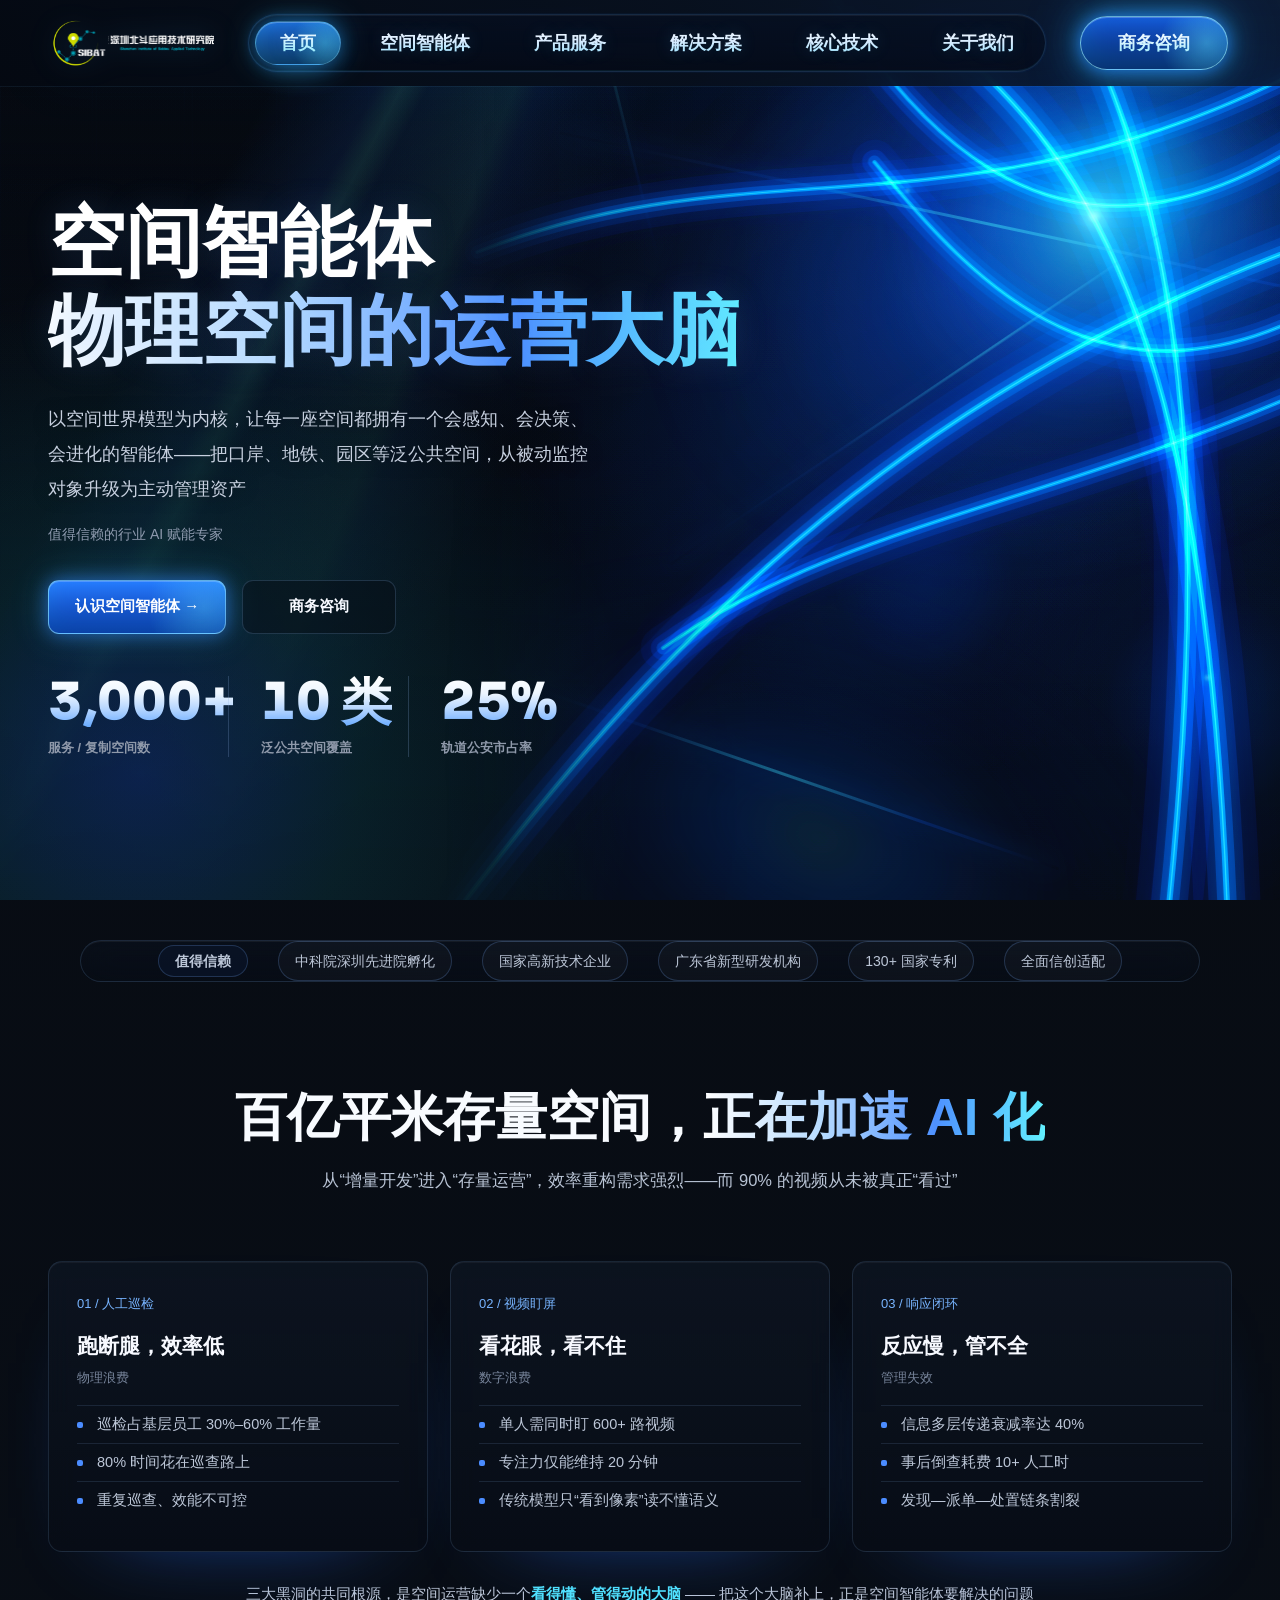
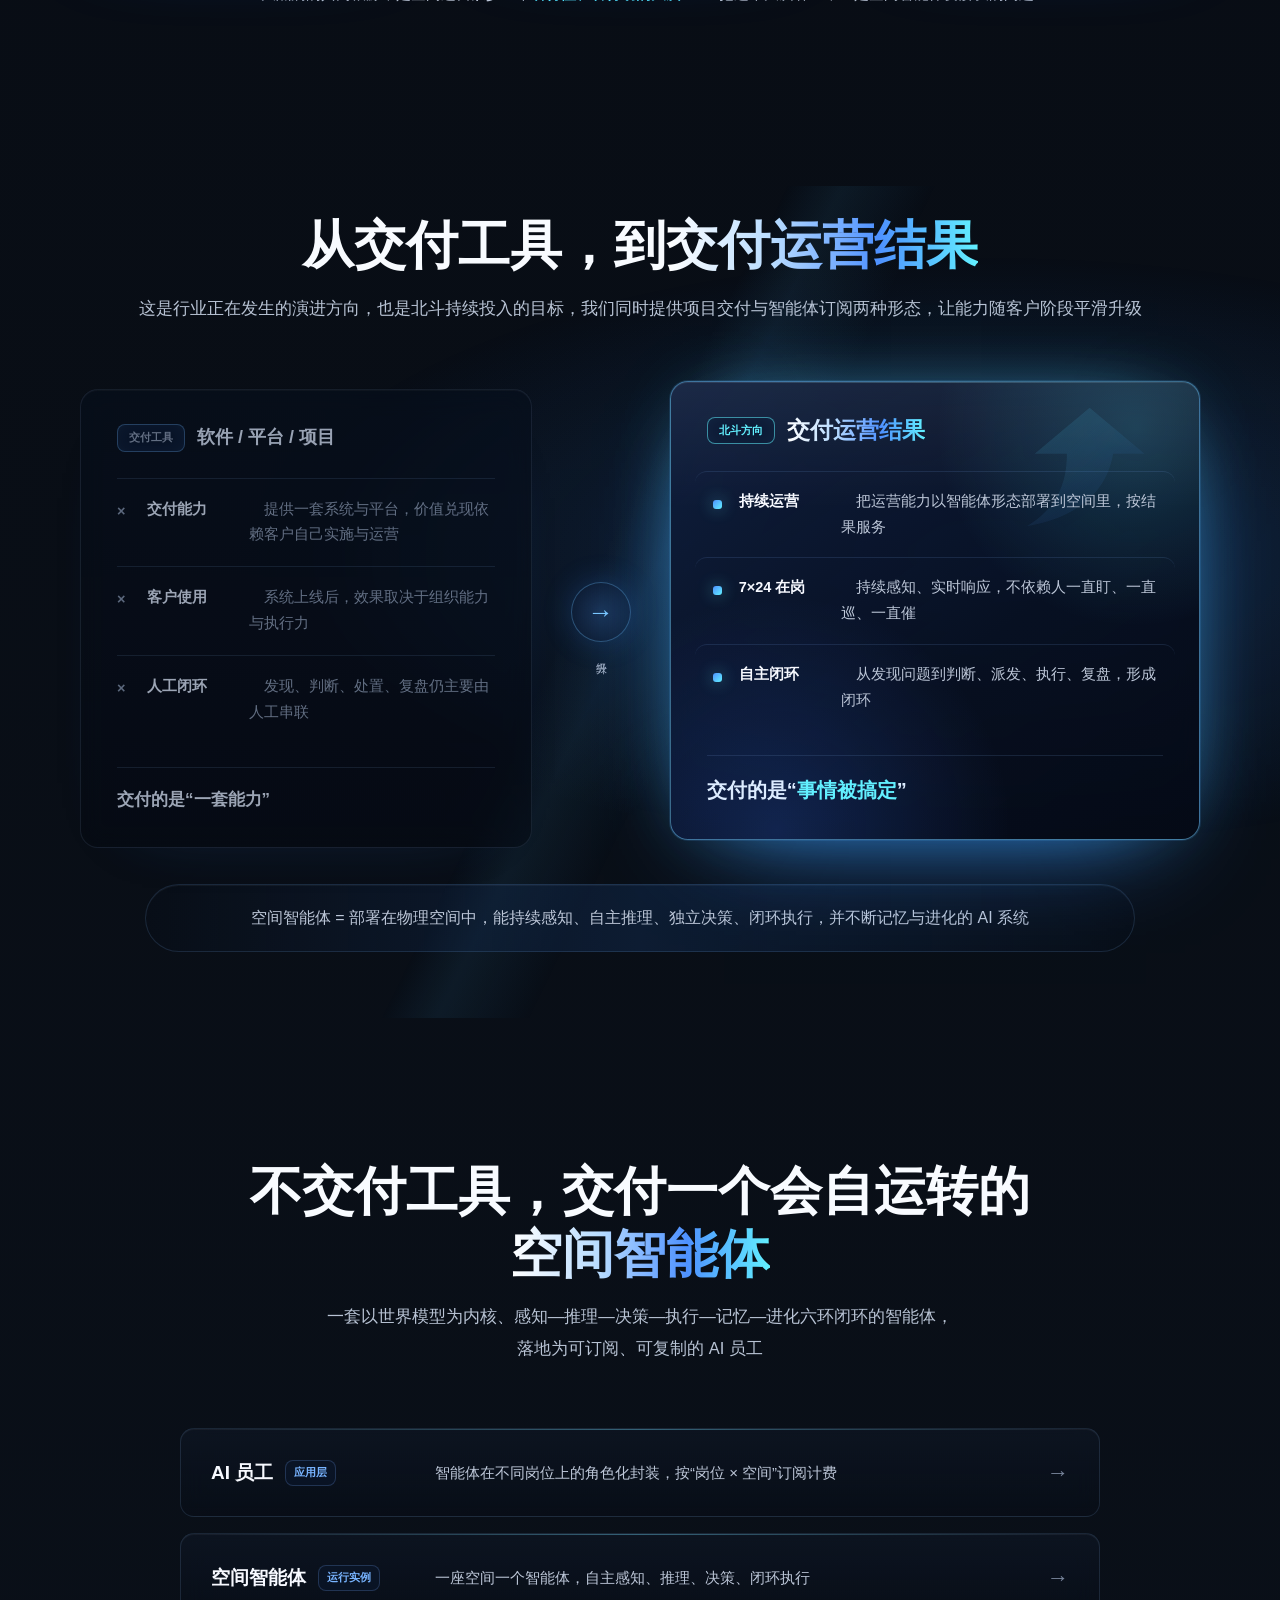
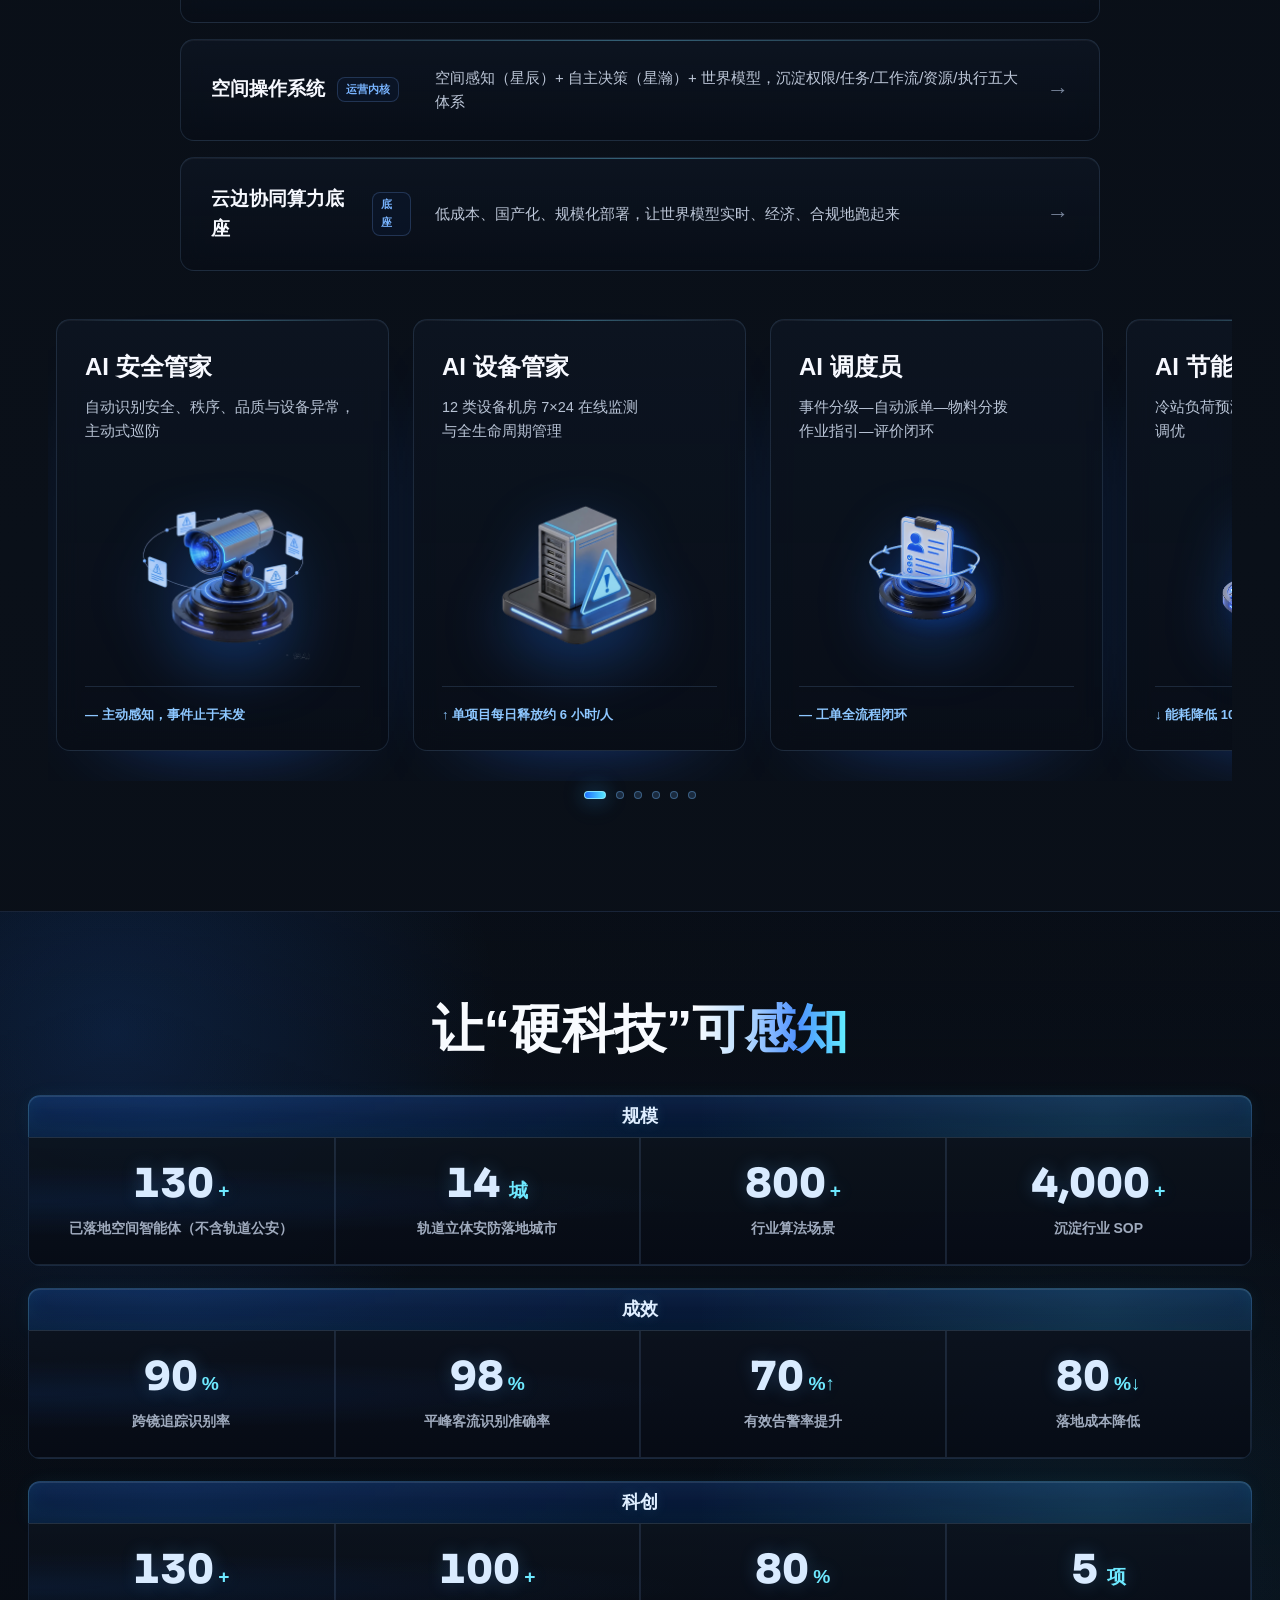
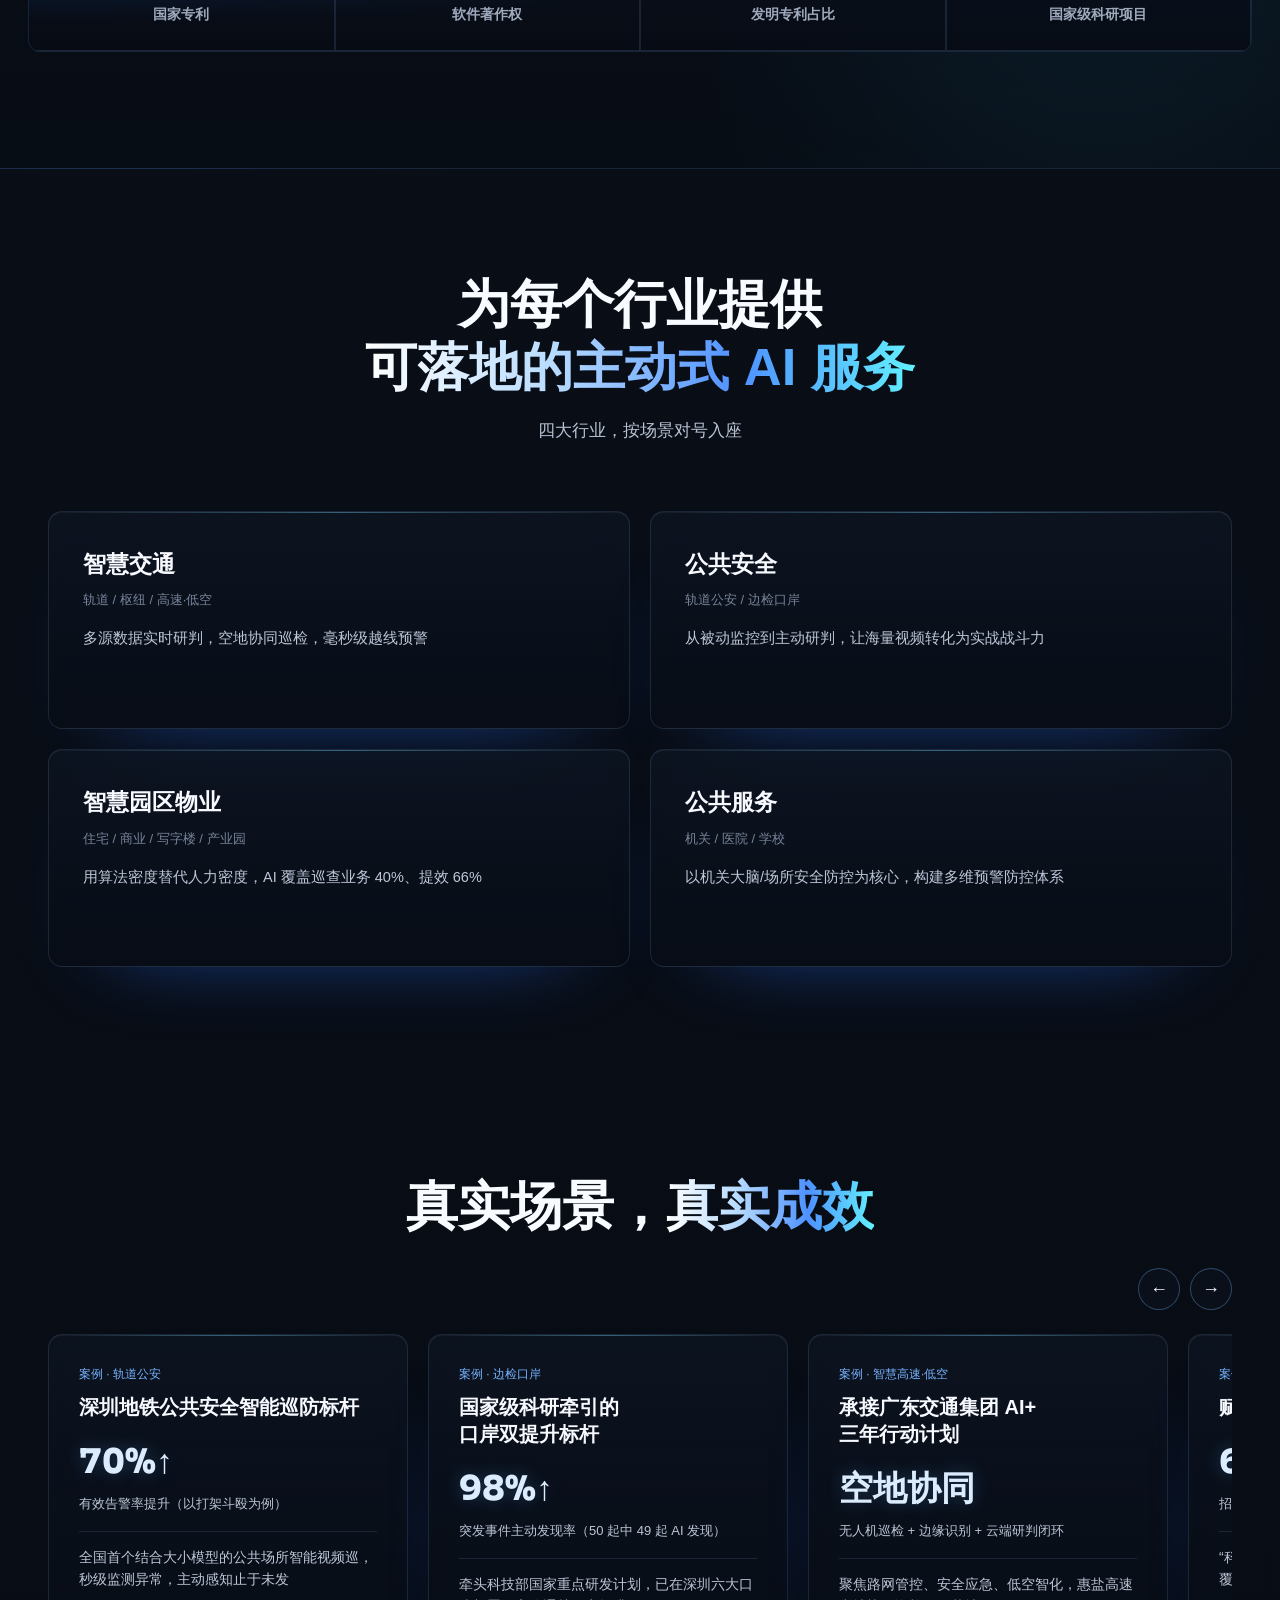
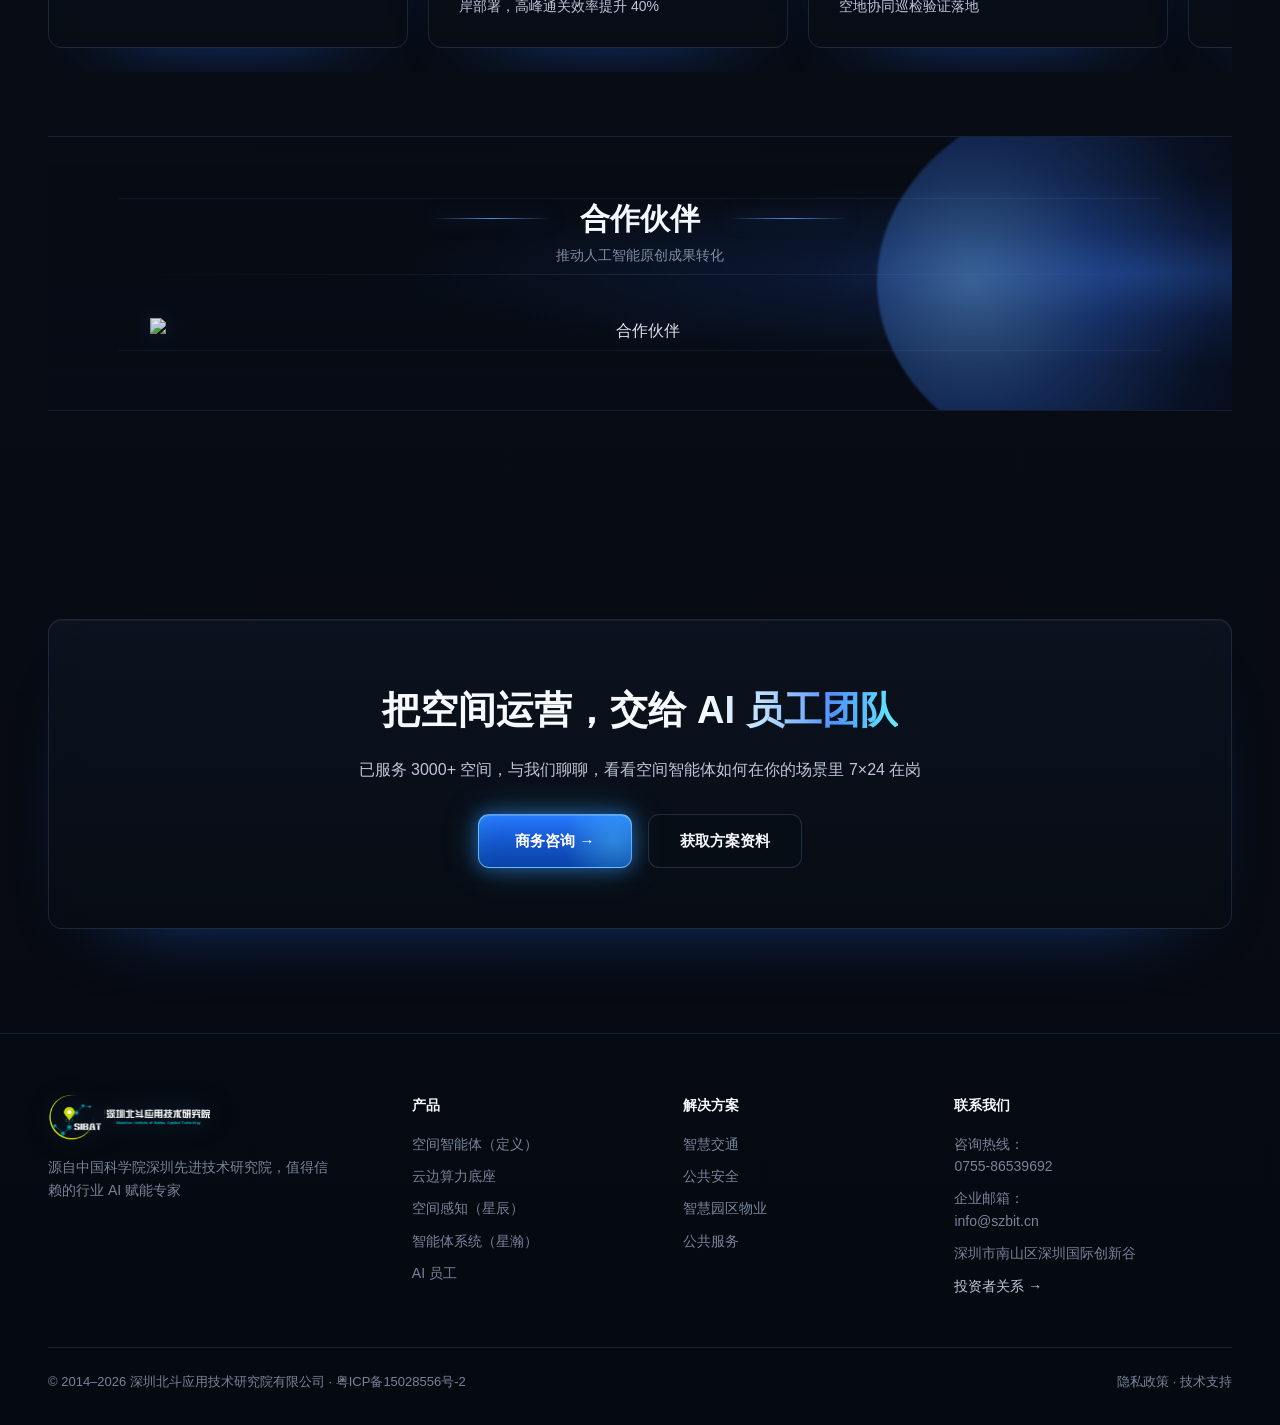
==== commit fc3422ca: "Restore partner logo colors" ====
--- a/北斗官网_发布优化版.html
+++ b/北斗官网_发布优化版.html
@@ -4,11 +4,11 @@
 <meta charset="UTF-8">
 <meta name="viewport" content="width=device-width, initial-scale=1.0">
 <title>北斗智能 · 空间智能体 | 值得信赖的行业 AI 赋能专家</title>
-<meta name="description" content="北斗聚焦空间智能体与行业 AI 员工，面向智慧交通、公共安全、智慧园区物业、公共服务等场景，提供可落地的主动式空间运营智能服务。">
+<meta name="description" content="北斗聚焦空间智能体与行业 AI 员工，面向智慧交通、公共安全、智慧园区物业、公共服务等场景，提供可落地的主动式空间运营智能服务">
 <meta name="robots" content="index,follow">
 <meta name="theme-color" content="#070b16">
 <meta property="og:title" content="北斗智能 · 空间智能体">
-<meta property="og:description" content="面向物理空间运营的 AI 生产力：感知、推理、决策、执行与持续进化。">
+<meta property="og:description" content="面向物理空间运营的 AI 生产力：感知、推理、决策、执行与持续进化">
 <meta property="og:type" content="website">
 <meta name="twitter:card" content="summary_large_image">
 <link rel="preconnect" href="https://fonts.googleapis.com">
@@ -213,10 +213,90 @@
 .case-nav{display:flex;gap:10px;justify-content:flex-end;margin-bottom:18px}
 .cbtn{width:42px;height:42px;border-radius:50%;border:1px solid var(--line-2);background:var(--panel);color:var(--ink);cursor:pointer;font-size:18px;transition:.25s}
 .cbtn:hover{border-color:var(--cyan);color:var(--cyan)}
-.partners{margin-top:46px;text-align:center}
-.partners .label{font-family:'JetBrains Mono';font-size:12px;color:var(--ink-dim);letter-spacing:1px;margin-bottom:18px}
-.plogos{display:flex;flex-wrap:wrap;gap:12px;justify-content:center}
-.plogo{font-size:13.5px;color:var(--ink-soft);padding:9px 18px;border:1px solid var(--line);border-radius:100px;background:rgba(255,255,255,.02)}
+.partners{
+  position:relative;
+  margin-top:64px;
+  padding:64px clamp(22px,5vw,72px) 58px;
+  text-align:center;
+  overflow:hidden;
+  border-top:1px solid rgba(110,155,240,.16);
+  border-bottom:1px solid rgba(110,155,240,.12);
+  background:
+    radial-gradient(ellipse at 92% 50%,rgba(60,128,255,.30),rgba(33,91,210,.14) 22%,transparent 48%),
+    linear-gradient(180deg,rgba(6,12,24,.22),rgba(6,12,24,.54));
+}
+.partners::before{
+  content:"";
+  position:absolute;
+  inset:-20% auto -26% 70%;
+  width:44%;
+  min-width:360px;
+  border-radius:50%;
+  background:radial-gradient(circle at 18% 50%,rgba(110,179,255,.56),rgba(54,119,248,.36) 28%,rgba(26,61,154,.16) 52%,transparent 70%);
+  filter:blur(1px);
+  opacity:.78;
+  pointer-events:none;
+}
+.partners::after{
+  content:"";
+  position:absolute;
+  left:6%;
+  right:6%;
+  top:50%;
+  height:1px;
+  background:linear-gradient(90deg,transparent,rgba(151,190,255,.12),transparent);
+  box-shadow:0 -76px 0 rgba(151,190,255,.08),0 76px 0 rgba(151,190,255,.08);
+  pointer-events:none;
+}
+.partners .label{
+  position:relative;
+  display:inline-flex;
+  align-items:center;
+  gap:28px;
+  margin-bottom:10px;
+  color:#f3f8ff;
+  font-size:30px;
+  font-weight:800;
+  line-height:1;
+  letter-spacing:0!important;
+}
+.partners .label::before,
+.partners .label::after{
+  content:"";
+  width:120px;
+  height:1px;
+  background:linear-gradient(90deg,transparent,rgba(97,158,255,.88),transparent);
+  box-shadow:0 0 18px rgba(97,158,255,.55);
+}
+.partners .sub{
+  position:relative;
+  margin:0 0 44px;
+  color:rgba(190,205,230,.66);
+  font-size:14px;
+}
+.partner-frame-wrap{
+  position:relative;
+  max-width:1040px;
+  margin:0 auto;
+  padding:8px 0;
+  z-index:1;
+}
+.partner-frame{
+  display:block;
+  width:min(100%,980px);
+  margin:0 auto;
+  opacity:.90;
+  filter:drop-shadow(0 0 12px rgba(124,180,255,.18));
+}
+@media(max-width:760px){
+  .partners{margin-top:42px;padding:48px 18px 44px}
+  .partners::before{left:58%;width:78%;min-width:260px;opacity:.58}
+  .partners .label{font-size:24px;gap:16px}
+  .partners .label::before,
+  .partners .label::after{width:54px}
+  .partners .sub{margin-bottom:28px}
+  .partner-frame{width:120%;max-width:none;margin-left:-10%}
+}
 
 /* CTA */
 .cta-final{position:relative;overflow:hidden}
@@ -576,7 +656,7 @@
 .nav-links{gap:31px}
 .nav-links a{
   color:#aeb9d2;
-  font-size:15px;
+  font-size:14px;
   font-weight:600;
 }
 .nav-links a.active,.nav-links a:hover{color:#fff}
@@ -663,7 +743,7 @@
 }
 #page-home .hero-cta .btn{
   min-width:154px;
-  height:52px;
+  height:42px;
   justify-content:center;
 }
 #page-home .engine{
@@ -1054,7 +1134,7 @@
     rgba(8,19,43,.82);
   box-shadow:
     inset 0 0 34px rgba(139,204,255,.42),
-    inset 0 1px 0 rgba(255,255,255,.18),
+    inset 0 1px 0 rgba(255,255,255,.10),
     0 0 0 1px rgba(151,211,255,.42),
     0 0 44px rgba(48,128,255,.56);
 }
@@ -1149,12 +1229,1614 @@
   }
 }
 
+/* ===== BAAI-inspired final visual layer: layout and motion only, content unchanged ===== */
+:root{
+  --bg:#080c13;
+  --bg-2:#0b111b;
+  --panel:rgba(12,18,29,.68);
+  --panel-2:rgba(15,24,39,.72);
+  --line:rgba(136,176,230,.14);
+  --line-2:rgba(112,184,255,.34);
+  --ink:#f7f9ff;
+  --ink-soft:#bdc7d8;
+  --ink-dim:#77849a;
+  --blue:#196fff;
+  --blue-2:#77b7ff;
+  --cyan:#52e5ff;
+  --glow:rgba(31,118,255,.64);
+  --glow-cy:rgba(82,229,255,.34);
+  --maxw:1240px;
+}
+html{background:#080c13}
+body{
+  background:
+    linear-gradient(180deg,#070b12 0%,#0a1019 48%,#070a11 100%);
+  color:var(--ink);
+}
+body::before{
+  content:"";
+  position:fixed;
+  inset:0;
+  z-index:0;
+  pointer-events:none;
+  background:
+    linear-gradient(118deg,transparent 0 18%,rgba(38,111,255,.14) 24%,rgba(78,226,255,.18) 25.5%,rgba(25,111,255,.10) 27%,transparent 36%),
+    linear-gradient(292deg,transparent 0 58%,rgba(32,95,221,.13) 65%,rgba(78,226,255,.12) 66.5%,transparent 74%),
+    linear-gradient(180deg,rgba(5,9,18,.2),rgba(7,12,21,.76));
+  opacity:.95;
+  animation:bgDrift 18s ease-in-out infinite alternate;
+}
+body::after{
+  content:"";
+  position:fixed;
+  inset:0;
+  z-index:0;
+  pointer-events:none;
+  background:
+    linear-gradient(90deg,rgba(91,153,255,.045) 1px,transparent 1px),
+    linear-gradient(rgba(91,153,255,.04) 1px,transparent 1px);
+  background-size:92px 92px;
+  mask-image:linear-gradient(180deg,rgba(0,0,0,.62),transparent 72%);
+  opacity:.55;
+}
+@keyframes bgDrift{
+  from{background-position:0 0,0 0,0 0}
+  to{background-position:0 46px,0 -38px,0 0}
+}
+.ambient{display:none!important}
+.grid-bg{
+  opacity:.32;
+  background-image:
+    linear-gradient(rgba(120,176,255,.045) 1px,transparent 1px),
+    linear-gradient(90deg,rgba(120,176,255,.045) 1px,transparent 1px);
+  background-size:96px 96px;
+  mask-image:linear-gradient(#000 0%,rgba(0,0,0,.8) 40%,transparent 84%);
+}
+.wrap{max-width:var(--maxw)}
+nav{
+  top:0;
+  left:0;
+  right:0;
+  border:0;
+  border-radius:0;
+  background:
+    linear-gradient(90deg,rgba(4,9,18,.92),rgba(7,16,30,.86) 54%,rgba(12,31,58,.72)),
+    linear-gradient(180deg,rgba(12,20,36,.92),rgba(6,10,18,.62));
+  box-shadow:0 1px 0 rgba(105,180,255,.08),0 16px 56px -42px rgba(34,166,255,.82);
+  backdrop-filter:blur(18px) saturate(128%);
+}
+nav.scrolled{
+  top:0;
+  background:
+    linear-gradient(90deg,rgba(4,9,18,.96),rgba(7,16,30,.92) 54%,rgba(10,28,54,.84)),
+    rgba(7,11,18,.9);
+  border-bottom:1px solid rgba(100,214,255,.18);
+  backdrop-filter:blur(22px) saturate(138%);
+}
+.nav-in{height:86px;padding:0 52px}
+.logo-img{height:46px;max-width:min(252px,32vw);filter:drop-shadow(0 0 14px rgba(66,178,255,.26))}
+.nav-links{
+  gap:14px;
+  padding:6px;
+  border-radius:999px;
+  background:linear-gradient(180deg,rgba(7,15,31,.68),rgba(5,9,20,.66));
+  border:1px solid rgba(105,177,255,.18);
+  box-shadow:
+    inset 0 1px 0 rgba(255,255,255,.06),
+    inset 0 -1px 0 rgba(59,211,255,.08),
+    0 0 0 1px rgba(35,119,255,.05),
+    0 16px 46px -30px rgba(29,151,255,.95);
+  backdrop-filter:blur(18px) saturate(142%);
+}
+.nav-links a{
+  padding:12px 24px;
+  border-radius:999px;
+  border:1px solid transparent;
+  color:transparent;
+  background:linear-gradient(180deg,#ffffff 8%,#dfeeff 46%,#76dfff 100%);
+  -webkit-background-clip:text;
+  background-clip:text;
+  -webkit-text-fill-color:transparent;
+  font-size:18px;
+  font-weight:800;
+  line-height:1;
+  text-shadow:0 0 18px rgba(91,201,255,.18);
+}
+.nav-links a::after{display:none}
+.nav-links a:hover{
+  color:transparent;
+  background:
+    linear-gradient(180deg,#ffffff 5%,#d8f3ff 44%,#5fe8ff 100%),
+    radial-gradient(circle at 70% 0,rgba(94,229,255,.18),transparent 56%),
+    rgba(35,123,255,.12);
+  -webkit-background-clip:text,border-box,border-box;
+  background-clip:text,border-box,border-box;
+  box-shadow:inset 0 0 18px rgba(83,210,255,.08);
+}
+.nav-links a.active{
+  color:transparent;
+  background:
+    linear-gradient(180deg,#ffffff 0%,#e8f6ff 40%,#6eeaff 100%),
+    radial-gradient(circle at 82% 50%,rgba(98,236,255,.36),transparent 46%),
+    linear-gradient(180deg,rgba(35,130,255,.82),rgba(6,31,86,.78));
+  -webkit-background-clip:text,border-box,border-box;
+  background-clip:text,border-box,border-box;
+  border:1px solid rgba(118,228,255,.42);
+  box-shadow:
+    inset 0 1px 0 rgba(255,255,255,.24),
+    inset 0 -14px 26px rgba(55,227,255,.2),
+    0 0 18px rgba(25,135,255,.42),
+    0 0 34px rgba(80,231,255,.28),
+    0 13px 34px -18px rgba(55,174,255,.95);
+}
+.nav-cta .btn-primary{
+  min-width:148px;
+  height:54px;
+  justify-content:center;
+  border-radius:999px;
+  color:transparent;
+  background:
+    linear-gradient(180deg,#ffffff 4%,#e5f5ff 46%,#74ecff 100%),
+    radial-gradient(circle at 86% 50%,rgba(101,237,255,.42),transparent 36%),
+    linear-gradient(180deg,rgba(22,95,225,.96),rgba(2,21,91,.94));
+  -webkit-background-clip:text,border-box,border-box;
+  background-clip:text,border-box,border-box;
+  -webkit-text-fill-color:transparent;
+  border:1px solid rgba(137,233,255,.72);
+  box-shadow:
+    inset 0 1px 0 rgba(255,255,255,.24),
+    inset 0 -18px 28px rgba(37,214,255,.18),
+    0 0 16px rgba(27,125,255,.72),
+    0 0 34px rgba(65,224,255,.46),
+    0 0 62px rgba(26,129,255,.32);
+  font-size:18px;
+  font-weight:800;
+}
+.btn{
+  border-radius:999px;
+  transform:translateZ(0);
+}
+.btn-primary{
+  background:
+    radial-gradient(circle at 88% 50%,rgba(99,232,255,.32),transparent 36%),
+    linear-gradient(180deg,#267cff,#062f9d);
+  border:1px solid rgba(134,223,255,.66);
+  box-shadow:
+    inset 0 1px 0 rgba(255,255,255,.2),
+    inset 0 -14px 24px rgba(43,221,255,.13),
+    0 0 18px rgba(45,126,255,.58),
+    0 0 38px rgba(74,224,255,.24);
+}
+.btn-primary:hover{
+  transform:translateY(-2px);
+  box-shadow:
+    inset 0 1px 0 rgba(255,255,255,.26),
+    inset 0 -16px 28px rgba(43,221,255,.16),
+    0 0 22px rgba(45,126,255,.72),
+    0 0 48px rgba(74,224,255,.36);
+}
+.btn-ghost{
+  background:rgba(8,13,22,.48);
+  border:1px solid rgba(137,178,236,.2);
+}
+#page-home .hero{
+  min-height:100svh;
+  padding:146px 0 76px;
+}
+#page-home .hero::before{
+  background:
+    linear-gradient(120deg,transparent 0 10%,rgba(31,104,255,.18) 18%,rgba(90,239,255,.22) 19%,transparent 30%),
+    linear-gradient(300deg,transparent 0 60%,rgba(28,91,223,.18) 68%,rgba(72,224,255,.15) 69.5%,transparent 78%);
+  transform:none;
+  mask-image:none;
+  opacity:.9;
+  animation:bgDrift 16s ease-in-out infinite alternate;
+}
+#page-home .hero::after{
+  inset:0;
+  background:
+    linear-gradient(90deg,rgba(8,12,19,.1),rgba(10,16,26,.72) 47%,rgba(8,12,19,.08)),
+    linear-gradient(180deg,transparent 58%,rgba(7,11,18,.92) 100%);
+}
+#page-home .hero-grid{
+  grid-template-columns:minmax(490px,.94fr) minmax(480px,1.06fr);
+  gap:54px;
+}
+#page-home .hero h1{
+  font-family:'Arial','PingFang SC','Microsoft YaHei',sans-serif!important;
+  font-size:clamp(56px,6.1vw,94px);
+  line-height:.98;
+  font-weight:800;
+  letter-spacing:0!important;
+  color:#fff;
+  text-shadow:0 0 34px rgba(90,163,255,.16);
+}
+#page-home .hero h1 .grad{
+  display:inline-block;
+  margin-top:8px;
+  background:linear-gradient(90deg,#fff 0%,#a9d1ff 42%,#206dff 100%);
+  -webkit-background-clip:text;
+  background-clip:text;
+  color:transparent;
+  white-space:nowrap;
+}
+#page-home .hero .sub{
+  max-width:660px;
+  margin-top:32px;
+  color:#c7d0df;
+  font-size:18px;
+  line-height:1.96;
+}
+#page-home .hero .slogan{
+  color:#8e9aae;
+  font-size:14px;
+  margin-top:16px;
+}
+#page-home .hero-cta{margin-top:32px}
+#page-home .hero-cta .btn{
+  height:54px;
+  padding:0 26px;
+  border-radius:11px;
+}
+#page-home .engine{
+  width:min(46vw,650px);
+  filter:drop-shadow(0 0 46px rgba(45,129,255,.30));
+}
+#page-home .engine .core{
+  border-radius:20px;
+  background:
+    linear-gradient(180deg,rgba(71,151,255,.34),rgba(9,28,69,.78)),
+    rgba(5,12,25,.8);
+  box-shadow:inset 0 0 44px rgba(114,202,255,.28),0 0 0 1px rgba(152,214,255,.4),0 0 58px rgba(39,118,255,.5);
+}
+#page-home .engine .core b{
+  font-size:24px;
+  color:#fff;
+}
+#page-home .ring.r2{animation-duration:54s}
+#page-home .ring.r3{animation-duration:38s}
+#page-home .node .chip{
+  background:linear-gradient(180deg,rgba(52,142,255,.28),rgba(6,14,28,.88));
+  border-color:rgba(135,206,255,.42);
+}
+#page-home .hero-stats{
+  position:relative;
+  left:auto;
+  bottom:auto;
+  transform:none;
+  width:100%;
+  max-width:650px;
+  margin-top:34px;
+  padding:0;
+  background:transparent;
+  border:0;
+  border-radius:0;
+  box-shadow:none;
+  backdrop-filter:none;
+  display:grid;
+  grid-template-columns:repeat(3,minmax(0,1fr));
+  gap:0;
+}
+#page-home .hero-stats .s{
+  padding:0 22px;
+  text-align:left;
+  border-left:1px solid rgba(130,176,236,.2);
+}
+#page-home .hero-stats .s:first-child{
+  padding-left:0;
+  border-left:none;
+}
+#page-home .hero-stats .s b,
+.mcell .v,
+.ccard .big,
+.metric-row .mc .mv,
+.acard .av,
+.case-inline .cbig{
+  font-family:'Bahnschrift','DIN Alternate','Sora','Arial Narrow','PingFang SC',sans-serif!important;
+  font-variant-numeric:tabular-nums;
+  letter-spacing:0!important;
+  color:#dcecff;
+  text-shadow:0 0 18px rgba(96,180,255,.24);
+}
+#page-home .hero-stats .s b{
+  font-size:42px;
+  line-height:1;
+  color:#dfeeff;
+}
+#page-home .hero-stats .s span{
+  display:block;
+  margin-top:10px;
+  color:#8c98aa;
+  font-size:13px;
+  line-height:1.55;
+}
+.trust{
+  width:min(1120px,calc(100vw - 96px));
+  margin:-24px auto 0;
+}
+.trust-row{
+  border-radius:999px;
+  background:linear-gradient(180deg,rgba(11,18,29,.52),rgba(8,13,22,.4));
+  border-color:rgba(138,185,248,.16);
+}
+.trust .badge,.trust .label{
+  border-radius:999px;
+  background:rgba(255,255,255,.026);
+}
+section{padding:104px 0}
+.sec-head{
+  max-width:820px;
+  margin-bottom:64px;
+}
+.sec-head h2,
+.block-title{
+  color:#f8fbff;
+  font-weight:800;
+  letter-spacing:0!important;
+}
+.sec-head h2{font-size:clamp(34px,4.1vw,56px)}
+.block-title{font-size:clamp(28px,3vw,42px)}
+.sec-head p,.lead{
+  color:#b8c3d4;
+  line-height:1.9;
+}
+#problem .sec-head{
+  max-width:1120px;
+}
+#problem .sec-head h2{
+  white-space:nowrap;
+}
+.pcard,.layer,.emp,.mcell,.sol,.ccard,.modal-card,.panel,.techcol,.acard,.shift .col,.def-card,.vs-box,.oslayer,.capcard,.flywheel,.sentry,.metric-row .mc,.vmcard,.cc,.case-inline,.shot-slot,.cta-box{
+  background:
+    linear-gradient(180deg,rgba(14,22,35,.72),rgba(8,13,22,.62));
+  border:1px solid rgba(137,178,236,.15);
+  border-radius:14px;
+  box-shadow:inset 0 1px 0 rgba(255,255,255,.045),0 34px 90px -68px rgba(39,111,255,.88);
+  backdrop-filter:blur(12px) saturate(120%);
+}
+.pcard::before,.layer::before,.emp::before,.sol::before,.ccard::before,.panel::before,.techcol::before,.capcard::before,.sentry::before{
+  content:"";
+  position:absolute;
+  left:18px;
+  right:18px;
+  top:0;
+  height:1px;
+  background:linear-gradient(90deg,transparent,rgba(105,219,255,.72),transparent);
+  opacity:.5;
+  pointer-events:none;
+}
+.pcard:hover,.layer:hover,.emp:hover,.sol:hover,.ccard:hover,.panel:hover,.sentry:hover,.capcard:hover,.techcol:hover,.acard:hover{
+  border-color:rgba(113,197,255,.48);
+  transform:translateY(-5px);
+  box-shadow:inset 0 1px 0 rgba(255,255,255,.08),0 34px 100px -54px rgba(48,137,255,.95);
+}
+.layer:hover{transform:translateX(6px)}
+#page-home .spotlight-card{
+  --mx:50%;
+  --my:50%;
+  --spot-opacity:0;
+  position:relative;
+  overflow:hidden;
+  isolation:isolate;
+}
+#page-home .spotlight-card::after{
+  content:"";
+  position:absolute;
+  inset:-1px;
+  z-index:0;
+  pointer-events:none;
+  opacity:var(--spot-opacity);
+  transition:opacity .24s ease;
+  background-image:
+    radial-gradient(460px circle at var(--mx) var(--my),rgba(37,125,255,.28),rgba(69,215,255,.13) 28%,rgba(56,190,255,.045) 48%,transparent 72%),
+    radial-gradient(circle at 13% 18%,rgba(133,221,255,.08) 0 1px,transparent 1.6px),
+    radial-gradient(circle at 28% 63%,rgba(133,221,255,.055) 0 1px,transparent 1.5px),
+    radial-gradient(circle at 44% 32%,rgba(133,221,255,.06) 0 1px,transparent 1.5px),
+    radial-gradient(circle at 61% 78%,rgba(133,221,255,.05) 0 1px,transparent 1.5px),
+    radial-gradient(circle at 76% 26%,rgba(133,221,255,.06) 0 1px,transparent 1.5px),
+    radial-gradient(circle at 88% 58%,rgba(133,221,255,.045) 0 1px,transparent 1.5px);
+  background-size:auto,100% 100%,100% 100%,100% 100%,100% 100%,100% 100%,100% 100%;
+  mix-blend-mode:screen;
+}
+#page-home .spotlight-card > *{
+  position:relative;
+  z-index:1;
+}
+#page-home .spotlight-card.is-lit{
+  --spot-opacity:1;
+  border-color:rgba(111,214,255,.46);
+  box-shadow:
+    inset 0 1px 0 rgba(255,255,255,.075),
+    inset 0 0 34px rgba(36,130,255,.05),
+    0 30px 90px -58px rgba(35,129,255,.82);
+}
+#page-home .spotlight-card.is-lit::before{
+  opacity:.95;
+}
+#page-home .spotlight-card .v,
+#page-home .spotlight-card .big,
+#page-home .spotlight-card h3,
+#page-home .spotlight-card h4,
+#page-home .spotlight-card .sname,
+#page-home .spotlight-card .lname{
+  transition:color .24s ease,text-shadow .24s ease;
+}
+#page-home .spotlight-card.is-lit .v,
+#page-home .spotlight-card.is-lit .big,
+#page-home .spotlight-card.is-lit h3,
+#page-home .spotlight-card.is-lit h4,
+#page-home .spotlight-card.is-lit .sname,
+#page-home .spotlight-card.is-lit .lname{
+  color:#fff;
+  text-shadow:0 0 22px rgba(92,201,255,.28);
+}
+.emp-grid{
+  gap:24px;
+  padding:12px 8px 30px;
+  scroll-padding-inline:8px;
+}
+.emp-grid::after{
+  content:"";
+  flex:0 0 max(24px,calc(100% - clamp(320px,26vw,370px) - 16px));
+  pointer-events:none;
+}
+.emp-grid.is-looping::after{display:none}
+.emp{
+  flex-basis:clamp(320px,26vw,370px);
+  min-height:432px;
+  transform-origin:center;
+  will-change:transform,box-shadow,border-color;
+  transition:
+    transform .36s cubic-bezier(.2,.8,.2,1),
+    border-color .28s ease,
+    background .28s ease,
+    box-shadow .32s ease;
+}
+.emp h4{font-size:24px}
+.emp p{color:#b8c3d5}
+.emp .emp-visual{height:190px}
+.emp .emp-visual img{
+  max-height:188px;
+  filter:drop-shadow(0 22px 30px rgba(38,120,255,.32));
+  transition:transform .38s cubic-bezier(.2,.8,.2,1),filter .32s ease;
+}
+.emp .gain{
+  border-top-color:rgba(137,178,236,.16);
+  color:#8dc7ff;
+}
+#page-home .emp:hover,
+#page-products .emp:hover{
+  transform:translateY(-8px) scale(1.035);
+  border-color:rgba(108,220,255,.62);
+  background:
+    radial-gradient(circle at var(--mx,50%) var(--my,42%),rgba(68,202,255,.18),transparent 34%),
+    linear-gradient(180deg,rgba(13,25,48,.92),rgba(6,12,25,.9));
+  box-shadow:
+    inset 0 1px 0 rgba(255,255,255,.10),
+    inset 0 0 46px rgba(39,134,255,.10),
+    0 30px 90px -48px rgba(54,151,255,.95),
+    0 0 0 1px rgba(81,216,255,.08);
+  z-index:3;
+}
+#page-home .emp:hover .emp-visual img,
+#page-products .emp:hover .emp-visual img{
+  transform:translateY(-8px) scale(1.08);
+  filter:drop-shadow(0 30px 38px rgba(54,151,255,.50)) drop-shadow(0 0 22px rgba(82,229,255,.22));
+}
+.emp-carousel-dots{
+  display:flex;
+  align-items:center;
+  justify-content:center;
+  gap:10px;
+  margin:2px auto 0;
+  min-height:24px;
+}
+.emp-dot{
+  width:8px;
+  height:8px;
+  padding:0;
+  border:1px solid rgba(115,186,255,.38);
+  border-radius:50%;
+  background:rgba(112,178,255,.16);
+  box-shadow:0 0 0 0 rgba(82,229,255,0);
+  cursor:pointer;
+  transition:width .24s ease,border-color .24s ease,background .24s ease,box-shadow .24s ease,transform .24s ease;
+}
+.emp-dot:hover{
+  transform:scale(1.18);
+  border-color:rgba(120,226,255,.74);
+  background:rgba(95,205,255,.42);
+}
+.emp-dot.active{
+  width:22px;
+  border-radius:999px;
+  border-color:rgba(142,232,255,.9);
+  background:linear-gradient(90deg,#1d6fff,#56e7ff);
+  box-shadow:0 0 20px rgba(56,159,255,.45),0 0 34px rgba(82,229,255,.18);
+}
+.mgrid{
+  border-radius:16px;
+  overflow:hidden;
+  border-color:rgba(137,178,236,.16);
+}
+.mcell{padding:34px 26px}
+.mcell .v{
+  font-size:44px;
+  color:#d9ebff;
+}
+.mcell .v .u{
+  font-size:22px;
+  color:#6ee9ff;
+  -webkit-text-fill-color:#6ee9ff;
+}
+.mcell .l{
+  color:#9daabd;
+  line-height:1.7;
+}
+.reveal{
+  opacity:0;
+  transform:translateY(34px);
+  filter:blur(8px);
+  transition:
+    opacity .82s cubic-bezier(.2,.7,.2,1),
+    transform .82s cubic-bezier(.2,.7,.2,1),
+    filter .82s cubic-bezier(.2,.7,.2,1);
+  transition-delay:var(--stagger,0ms);
+}
+.reveal.in{
+  opacity:1;
+  transform:none;
+  filter:none;
+}
+.subnav{
+  background:rgba(8,13,22,.84);
+  border-bottom-color:rgba(137,178,236,.14);
+}
+.subnav-in a.active{
+  color:#fff;
+}
+footer{
+  background:rgba(6,10,17,.72);
+}
+@media(max-width:1240px) and (min-width:981px){
+  .nav-in{padding:0 30px}
+  .logo-img{height:42px;max-width:min(220px,28vw)}
+  .nav-links{gap:8px}
+  .nav-links a{padding:11px 17px;font-size:16px}
+  .nav-cta .btn-primary{min-width:132px;height:48px;font-size:16px}
+}
+@media(max-width:980px){
+  nav{top:0;left:0;right:0;border-radius:0}
+  .nav-in{height:auto;min-height:78px;padding:12px 18px;gap:10px}
+  .logo-img{height:38px;max-width:min(190px,45vw)}
+  .nav-links{
+    order:3;
+    width:100%;
+    overflow-x:auto;
+    justify-content:flex-start;
+    scrollbar-width:none;
+    gap:10px;
+    padding:5px;
+  }
+  .nav-links::-webkit-scrollbar{display:none}
+  .nav-links a{
+    white-space:nowrap;
+    padding:10px 17px;
+    font-size:16px;
+  }
+  .nav-cta .btn-primary{min-width:126px;height:46px;font-size:16px}
+  #page-home .hero{
+    min-height:auto;
+    padding:142px 0 72px;
+  }
+  #page-home .hero-grid{
+    grid-template-columns:1fr;
+    gap:34px;
+  }
+  #page-home .hero h1{
+    font-size:clamp(44px,11vw,66px);
+  }
+  #page-home .hero h1 .grad{
+    white-space:normal;
+  }
+  #page-home .hero .sub{
+    font-size:16px;
+    line-height:1.85;
+  }
+  #page-home .engine{
+    width:min(86vw,520px);
+    margin:4px auto 0;
+  }
+  #page-home .hero-stats{
+    max-width:none;
+    grid-template-columns:repeat(3,minmax(0,1fr));
+  }
+  #problem .sec-head h2{
+    white-space:normal;
+  }
+  .trust{
+    width:calc(100vw - 32px);
+    margin-top:24px;
+  }
+  .trust-row{
+    border-radius:16px;
+  }
+}
+@media(max-width:560px){
+  .wrap{padding:0 18px}
+  #page-home .hero{
+    padding-top:132px;
+  }
+  #page-home .hero h1{
+    font-size:42px;
+    line-height:1.05;
+  }
+  #page-home .hero-cta .btn{
+    width:100%;
+  }
+  #page-home .hero-stats{
+    grid-template-columns:1fr;
+    gap:18px;
+  }
+  #page-home .hero-stats .s{
+    padding:0 0 18px;
+    border-left:none;
+    border-bottom:1px solid rgba(130,176,236,.18);
+  }
+  #page-home .hero-stats .s:last-child{
+    border-bottom:none;
+    padding-bottom:0;
+  }
+  .emp{flex-basis:min(84vw,340px)}
+  .emp-grid::after{
+    flex-basis:max(24px,calc(100% - min(84vw,340px) - 16px));
+  }
+  .emp .emp-visual{height:170px}
+}
+
+/* Homepage abstract light hero: replaces the previous diagram visual */
+#page-home .hero{
+  --hx:72%;
+  --hy:24%;
+  --light-push-x:0px;
+  --light-push-y:0px;
+  min-height:100svh;
+  padding:150px 0 86px;
+  align-items:center;
+  overflow:hidden;
+}
+#page-home .hero::before{
+  display:none;
+}
+#page-home .hero::after{
+  inset:0;
+  z-index:0;
+  background:
+    radial-gradient(circle at var(--hx) var(--hy),rgba(28,92,255,.28),rgba(22,72,190,.10) 22%,transparent 46%),
+    radial-gradient(circle at 11% 86%,rgba(29,105,255,.24),rgba(25,210,232,.10) 16%,transparent 36%),
+    linear-gradient(180deg,rgba(6,10,17,.04) 0%,rgba(7,11,18,.76) 72%,#070b12 100%);
+}
+#page-home .hero-grid{
+  position:relative;
+  z-index:2;
+  display:block;
+  max-width:1040px;
+  text-align:center;
+}
+#page-home .hero-grid > div{
+  max-width:980px;
+  margin:0 auto;
+}
+#page-home .hero h1{
+  font-size:clamp(64px,7.15vw,112px);
+  line-height:1.02;
+}
+#page-home .hero .sub{
+  margin:32px auto 0;
+  max-width:780px;
+}
+#page-home .hero .slogan{
+  text-align:center;
+}
+#page-home .hero-cta{
+  justify-content:center;
+}
+#page-home .hero-stats{
+  max-width:720px;
+  margin:36px auto 0;
+}
+.hero-light-field{
+  position:absolute;
+  inset:0;
+  z-index:1;
+  pointer-events:none;
+  overflow:hidden;
+  background:
+    radial-gradient(circle at var(--hx) var(--hy),rgba(97,238,255,.20),rgba(28,112,255,.18) 7%,rgba(17,60,164,.10) 20%,transparent 42%),
+    radial-gradient(ellipse at 52% 44%,rgba(30,78,190,.13),transparent 46%);
+  filter:saturate(118%);
+  animation:fieldBreath 12s ease-in-out infinite alternate;
+}
+.hero-light-canvas{
+  position:absolute;
+  inset:0;
+  width:100%;
+  height:100%;
+  opacity:1;
+  mix-blend-mode:screen;
+  filter:saturate(128%) contrast(108%);
+}
+.hero-light-field::before,
+.hero-light-field::after,
+.hero-light-field .light-core,
+.hero-light-field .light-strand{
+  content:"";
+  position:absolute;
+  display:block;
+  pointer-events:none;
+}
+.hero-light-field::before{
+  width:66vw;
+  height:34vw;
+  right:-7vw;
+  top:-5vw;
+  border-radius:50%;
+  background:
+    radial-gradient(ellipse at 50% 50%,rgba(76,238,255,.34),rgba(25,102,255,.38) 12%,rgba(11,45,135,.18) 34%,transparent 68%);
+  filter:blur(22px);
+  transform:translate(var(--light-push-x),var(--light-push-y)) rotate(-18deg);
+  opacity:.74;
+  animation:lightPulse 8s ease-in-out infinite alternate;
+}
+.hero-light-field::after{
+  width:50vw;
+  height:28vw;
+  left:-12vw;
+  bottom:-9vw;
+  border-radius:50%;
+  background:
+    radial-gradient(ellipse at 52% 52%,rgba(88,242,255,.28),rgba(20,101,255,.36) 14%,rgba(11,44,126,.20) 40%,transparent 72%);
+  filter:blur(20px);
+  transform:translate(calc(var(--light-push-x) * -.55),calc(var(--light-push-y) * -.45)) rotate(21deg);
+  opacity:.62;
+  animation:lightPulse 9s ease-in-out infinite alternate-reverse;
+}
+.hero-light-field .light-core{
+  left:var(--hx);
+  top:var(--hy);
+  width:24vw;
+  height:24vw;
+  min-width:260px;
+  min-height:260px;
+  transform:translate(-50%,-50%);
+  border-radius:50%;
+  background:
+    radial-gradient(circle,rgba(157,255,250,.72) 0 3%,rgba(75,229,255,.38) 9%,rgba(31,111,255,.34) 22%,rgba(19,69,185,.15) 42%,transparent 70%);
+  filter:blur(10px);
+  opacity:.72;
+  mix-blend-mode:screen;
+}
+.hero-light-field .light-strand{
+  height:2px;
+  border-radius:999px;
+  background:linear-gradient(90deg,transparent,rgba(33,111,255,.18),rgba(84,236,255,.62),rgba(27,102,255,.34),transparent);
+  box-shadow:0 0 22px rgba(36,119,255,.55),0 0 42px rgba(71,226,255,.16);
+  filter:blur(.35px);
+  opacity:.7;
+  transform-origin:50% 50%;
+}
+.hero-light-field .strand-a{
+  width:64vw;
+  right:-7vw;
+  top:24%;
+  transform:translate(var(--light-push-x),var(--light-push-y)) rotate(12deg) scaleY(1.5);
+  animation:strandFlowA 10s ease-in-out infinite alternate;
+}
+.hero-light-field .strand-b{
+  width:54vw;
+  right:-5vw;
+  top:34%;
+  transform:translate(calc(var(--light-push-x) * .55),calc(var(--light-push-y) * .6)) rotate(-34deg) scaleY(1.25);
+  opacity:.52;
+  animation:strandFlowB 13s ease-in-out infinite alternate;
+}
+.hero-light-field .strand-c{
+  width:48vw;
+  left:-12vw;
+  bottom:16%;
+  transform:translate(calc(var(--light-push-x) * -.45),calc(var(--light-push-y) * -.4)) rotate(19deg) scaleY(1.5);
+  opacity:.62;
+  animation:strandFlowC 12s ease-in-out infinite alternate;
+}
+.hero-light-field .strand-d{
+  width:30vw;
+  left:-8vw;
+  top:28%;
+  transform:rotate(76deg) scaleY(1.35);
+  opacity:.28;
+}
+@keyframes lightPulse{
+  from{opacity:.52;filter:blur(24px) saturate(112%)}
+  to{opacity:.82;filter:blur(18px) saturate(130%)}
+}
+@keyframes fieldBreath{
+  from{filter:saturate(108%) brightness(.92)}
+  to{filter:saturate(130%) brightness(1.06)}
+}
+@keyframes strandFlowA{
+  from{right:-10vw;top:20%;opacity:.48}
+  to{right:-3vw;top:29%;opacity:.76}
+}
+@keyframes strandFlowB{
+  from{right:-12vw;top:39%;opacity:.36}
+  to{right:0;top:29%;opacity:.62}
+}
+@keyframes strandFlowC{
+  from{left:-18vw;bottom:10%;opacity:.44}
+  to{left:-8vw;bottom:21%;opacity:.68}
+}
+@media(max-width:980px){
+  #page-home .hero{
+    padding-top:138px;
+  }
+  #page-home .hero h1{
+    font-size:clamp(46px,12vw,72px);
+  }
+  #page-home .hero h1 .grad{
+    white-space:normal;
+  }
+  .hero-light-field{
+    left:18%;
+    right:-38%;
+    width:auto;
+    opacity:.72;
+    -webkit-mask-image:linear-gradient(90deg,transparent 0%,rgba(0,0,0,.22) 20%,#000 46%,#000 100%);
+    mask-image:linear-gradient(90deg,transparent 0%,rgba(0,0,0,.22) 20%,#000 46%,#000 100%);
+  }
+  .hero-light-canvas{
+    opacity:.42;
+    filter:saturate(112%) brightness(.78);
+  }
+  .hero-light-field::before{
+    width:100vw;
+    height:68vw;
+    right:-35vw;
+    top:8vw;
+    opacity:.36;
+  }
+  .hero-light-field::after{
+    width:86vw;
+    height:58vw;
+    left:-42vw;
+    bottom:8vw;
+    opacity:.28;
+  }
+  .hero-light-field .light-core{
+    min-width:210px;
+    min-height:210px;
+    opacity:.26;
+  }
+  .hero-light-field .light-strand{
+    opacity:.28;
+  }
+}
+
+/* Restore left-aligned copy with a richer right-side interactive light visual */
+@media(min-width:981px){
+  #page-home .hero{
+    padding:146px 0 86px;
+  }
+  #page-home .hero-grid{
+    display:grid;
+    grid-template-columns:minmax(540px,.9fr) minmax(440px,1.1fr);
+    gap:58px;
+    max-width:var(--maxw);
+    text-align:left;
+  }
+  #page-home .hero-grid > div{
+    max-width:none;
+    margin:0;
+  }
+  #page-home .hero h1{
+    font-size:clamp(58px,6vw,94px);
+    line-height:1.03;
+  }
+  #page-home .hero .sub{
+    margin:32px 0 0;
+    max-width:700px;
+    text-align:left;
+  }
+  #page-home .hero .slogan{
+    text-align:left;
+  }
+  #page-home .hero-cta{
+    justify-content:flex-start;
+  }
+  #page-home .hero-stats{
+    margin:36px 0 0;
+  }
+  .hero-light-field{
+    left:34%;
+    width:66%;
+    right:0;
+    overflow:visible;
+    -webkit-mask-image:linear-gradient(90deg,transparent 0%,rgba(0,0,0,.12) 7%,rgba(0,0,0,.76) 20%,#000 38%,#000 100%);
+    mask-image:linear-gradient(90deg,transparent 0%,rgba(0,0,0,.12) 7%,rgba(0,0,0,.76) 20%,#000 38%,#000 100%);
+  }
+  .hero-light-field::before{
+    width:78vw;
+    height:50vw;
+    right:-26vw;
+    top:-5vw;
+    opacity:.78;
+  }
+  .hero-light-field::after{
+    width:62vw;
+    height:38vw;
+    left:auto;
+    right:6vw;
+    bottom:-13vw;
+    opacity:.42;
+  }
+  .hero-light-field .light-core{
+    min-width:440px;
+    min-height:440px;
+    opacity:.64;
+  }
+  .hero-light-field .strand-a{
+    width:70vw;
+    right:-13vw;
+    top:25%;
+  }
+  .hero-light-field .strand-b{
+    width:62vw;
+    right:-9vw;
+    top:38%;
+  }
+  .hero-light-field .strand-c{
+    width:46vw;
+    left:auto;
+    right:16vw;
+    bottom:14%;
+  }
+  .hero-light-field .strand-d{
+    left:auto;
+    right:37vw;
+    top:9%;
+    opacity:.22;
+  }
+}
+
+/* Final hero metrics: cardless, left-aligned proof row */
+#page-home .hero{
+  padding-bottom:86px;
+}
+#page-home .hero-grid{
+  overflow:visible;
+}
+#page-home .hero-stats{
+  position:static;
+  left:auto;
+  top:auto;
+  bottom:auto;
+  transform:none;
+  width:min(860px,100%);
+  max-width:860px;
+  min-height:0;
+  margin:42px 0 0;
+  padding:0;
+  display:grid;
+  grid-template-columns:repeat(3,minmax(0,1fr));
+  gap:0;
+  overflow:visible;
+  isolation:auto;
+  background:none;
+  border:0;
+  border-radius:0;
+  box-shadow:none;
+  backdrop-filter:none;
+}
+.trust{
+  margin:40px auto 0;
+}
+.trust .label{
+  margin-right:0;
+  padding:8px 16px;
+  border:1px solid rgba(111,158,235,.24);
+  border-radius:999px;
+  background:rgba(11,23,46,.58);
+  color:var(--ink-soft);
+  font-family:inherit;
+  font-size:14px;
+  font-weight:700;
+  letter-spacing:0;
+  line-height:1;
+}
+#page-home .hero-stats::before{
+  display:none;
+}
+#page-home .hero-stats .s{
+  position:relative;
+  z-index:1;
+  display:flex;
+  min-width:0;
+  flex-direction:column;
+  align-items:flex-start;
+  justify-content:center;
+  padding:0 32px;
+  text-align:left;
+  border-left:1px solid rgba(139,172,220,.24);
+}
+#page-home .hero-stats .s:first-child{
+  padding-left:0;
+  border-left:none;
+}
+#page-home .hero-stats .s b{
+  display:block;
+  font-family:'Bahnschrift','DIN Alternate','Sora','Arial Narrow','PingFang SC',sans-serif!important;
+  font-size:clamp(38px,4vw,58px);
+  font-weight:800;
+  line-height:1;
+  letter-spacing:0!important;
+  color:transparent;
+  background:linear-gradient(180deg,#ffffff 0%,#edf6ff 34%,#afd2ff 68%,#68aaff 100%);
+  -webkit-background-clip:text;
+  background-clip:text;
+  -webkit-text-fill-color:transparent;
+  text-shadow:none;
+  font-variant-numeric:tabular-nums;
+  white-space:nowrap;
+  word-break:keep-all;
+}
+#page-home .hero-stats .s span{
+  display:block;
+  margin-top:12px;
+  color:#8f99aa;
+  font-size:clamp(13px,.95vw,16px);
+  font-weight:700;
+  line-height:1.35;
+}
+@media(max-width:980px){
+  #page-home .hero{
+    padding-bottom:76px;
+  }
+  #page-home .hero-stats{
+    position:relative;
+    left:auto;
+    top:auto;
+    transform:none;
+    width:100%;
+    max-width:760px;
+    min-height:0;
+    margin:36px 0 0;
+    padding:0;
+    border-radius:0;
+  }
+  #page-home .hero-stats .s{
+    padding:0 20px;
+  }
+  #page-home .hero-stats .s:first-child{
+    padding-left:0;
+  }
+  #page-home .hero-stats .s b{
+    font-size:clamp(34px,8.6vw,52px);
+  }
+  #page-home .hero-stats .s span{
+    margin-top:9px;
+    font-size:14px;
+  }
+}
+@media(max-width:560px){
+  #page-home .hero-stats{
+    grid-template-columns:1fr;
+    gap:0;
+    padding:0;
+  }
+  #page-home .hero-stats .s,
+  #page-home .hero-stats .s:first-child{
+    padding:18px 0;
+    border-left:none;
+    border-bottom:1px solid rgba(139,172,220,.24);
+  }
+  #page-home .hero-stats .s:first-child{
+    padding-top:0;
+  }
+  #page-home .hero-stats .s:last-child{
+    padding-bottom:0;
+    border-bottom:none;
+  }
+}
+
+/* Homepage metrics matrix: subtle glass headers, keep native number typography */
+#page-home #metrics{
+  padding:86px 0 94px;
+  background:
+    radial-gradient(circle at 9% 14%,rgba(32,118,255,.16),transparent 28%),
+    radial-gradient(circle at 86% 78%,rgba(38,203,255,.07),transparent 32%),
+    linear-gradient(180deg,rgba(5,10,18,.14),rgba(8,13,22,.5) 48%,rgba(5,10,18,.34));
+}
+#page-home #metrics .wrap{
+  max-width:1420px;
+}
+#page-home #metrics .sec-head{
+  margin-bottom:34px;
+}
+#page-home #metrics .mgroup-title{
+  height:42px;
+  display:flex;
+  align-items:center;
+  justify-content:center;
+  margin:22px 0 0;
+  color:#dfeeff;
+  font-family:'Noto Sans SC',sans-serif;
+  font-size:18px;
+  font-weight:800;
+  letter-spacing:0!important;
+  text-transform:none;
+  background:
+    radial-gradient(circle at 88% 50%,rgba(101,237,255,.12),transparent 38%),
+    radial-gradient(circle at 12% 0%,rgba(55,143,255,.10),transparent 46%),
+    linear-gradient(180deg,rgba(16,49,104,.58),rgba(5,18,48,.78));
+  border:1px solid rgba(118,209,255,.22);
+  border-bottom:0;
+  border-radius:12px 12px 0 0;
+  box-shadow:
+    inset 0 1px 0 rgba(255,255,255,.10),
+    inset 0 -10px 20px rgba(37,214,255,.055),
+    0 0 18px rgba(65,224,255,.055),
+    0 18px 54px -50px rgba(43,133,255,.58);
+  text-shadow:0 0 14px rgba(120,225,255,.14);
+}
+#page-home #metrics .mgrid{
+  grid-template-columns:repeat(4,minmax(0,1fr));
+  min-height:128px;
+  margin:0 0 22px;
+  gap:0;
+  overflow:hidden;
+  background:
+    radial-gradient(ellipse at 0% 50%,rgba(23,95,196,.12),transparent 38%),
+    linear-gradient(180deg,rgba(13,20,31,.88),rgba(7,12,21,.9));
+  border:1px solid rgba(112,176,255,.14);
+  border-top:0;
+  border-radius:0 0 12px 12px;
+  box-shadow:
+    inset 0 1px 0 rgba(255,255,255,.026),
+    0 22px 72px -68px rgba(28,119,255,.68);
+}
+#page-home #metrics .mcell{
+  min-height:128px;
+  display:flex;
+  flex-direction:column;
+  align-items:center;
+  justify-content:center;
+  padding:24px 28px;
+  text-align:center;
+  background:transparent;
+  border-left:1px solid rgba(126,164,220,.15);
+  border-radius:0;
+  box-shadow:none;
+  backdrop-filter:none;
+}
+#page-home #metrics .mcell:first-child{
+  border-left:none;
+}
+#page-home #metrics .mcell:hover{
+  background:
+    radial-gradient(circle at var(--mx,50%) var(--my,42%),rgba(51,167,255,.09),transparent 42%),
+    rgba(24,93,190,.032);
+  transform:none;
+}
+#page-home #metrics .mcell .v{
+  font-size:clamp(40px,3vw,54px);
+  line-height:1;
+  color:#d9ebff;
+  text-shadow:0 0 18px rgba(96,180,255,.24);
+}
+#page-home #metrics .mcell .v .u{
+  font-size:.48em;
+  margin-left:4px;
+  color:#6ee9ff;
+  -webkit-text-fill-color:#6ee9ff;
+}
+#page-home #metrics .mcell .l{
+  margin-top:14px;
+  color:#9faabd;
+  font-size:14px;
+  font-weight:700;
+  line-height:1.45;
+}
+@media(max-width:980px){
+  #page-home #metrics{
+    padding:72px 0 82px;
+  }
+  #page-home #metrics .mgroup-title{
+    height:50px;
+    font-size:20px;
+    border-radius:16px 16px 0 0;
+  }
+  #page-home #metrics .mgrid{
+    grid-template-columns:repeat(2,minmax(0,1fr));
+    border-radius:0 0 16px 16px;
+  }
+  #page-home #metrics .mcell{
+    min-height:132px;
+    padding:26px 20px;
+    border-top:1px solid rgba(126,164,220,.16);
+  }
+  #page-home #metrics .mcell:nth-child(-n+2){
+    border-top:none;
+  }
+  #page-home #metrics .mcell:nth-child(odd){
+    border-left:none;
+  }
+  #page-home #metrics .mcell .v{
+    font-size:clamp(38px,8vw,52px);
+  }
+  #page-home #metrics .mcell .l{
+    margin-top:14px;
+    font-size:14px;
+  }
+}
+@media(max-width:560px){
+  #page-home #metrics .mgrid{
+    grid-template-columns:1fr;
+  }
+  #page-home #metrics .mcell,
+  #page-home #metrics .mcell:nth-child(-n+2){
+    border-left:none;
+    border-top:1px solid rgba(126,164,220,.16);
+  }
+  #page-home #metrics .mcell:first-child{
+    border-top:none;
+  }
+}
+
+/* Copy rhythm: phrase-aware Chinese wrapping and cleaner short-line behavior */
+h1,h2,h3,h4,h5,p,li,.lead,.sub,.sec-head p,.market-note,.shift-note,.dtext,.ldesc,.bigl,.ml,.emp .gain{
+  text-wrap:pretty;
+  word-break:auto-phrase;
+  overflow-wrap:normal;
+}
+.sec-head p,.lead,.market-note,.shift-note,.dtext,.os-moat,.hero .sub{
+  line-break:strict;
+}
+.copy-break{
+  display:block;
+}
+@supports not (word-break:auto-phrase){
+  h1,h2,h3,h4,h5,p,li,.lead,.sub,.sec-head p,.market-note,.shift-note,.dtext,.ldesc,.bigl,.ml,.emp .gain{
+    word-break:keep-all;
+    overflow-wrap:break-word;
+  }
+}
+@media(max-width:760px){
+  .copy-break{
+    display:none;
+  }
+}
+
+/* Delivery evolution: stronger upgrade contrast and motion polish */
+#shift{
+  position:relative;
+  overflow:hidden;
+}
+#shift::before{
+  content:"";
+  position:absolute;
+  inset:8% -12% 4%;
+  pointer-events:none;
+  background:
+    radial-gradient(ellipse at 72% 44%,rgba(58,139,255,.2),transparent 46%),
+    linear-gradient(116deg,transparent 0 47%,rgba(80,185,255,.08) 50%,transparent 55% 100%);
+  opacity:.95;
+}
+#shift .wrap{
+  position:relative;
+  z-index:1;
+}
+#shift .sec-head{
+  max-width:1120px;
+}
+#shift .sec-head h2{
+  white-space:nowrap;
+}
+#shift .sec-head p{
+  max-width:1120px;
+  margin-left:auto;
+  margin-right:auto;
+}
+#page-home .hero h1 .grad,
+.hero h1 .grad,
+.phero h1 .grad,
+.sec-head h2 .shift-grad,
+.shift .shift-grad,
+.title-grad{
+  background:linear-gradient(90deg,#ffffff 0%,#b8dcff 34%,#4e91ff 68%,#62f0ff 100%);
+  -webkit-background-clip:text;
+  background-clip:text;
+  color:transparent;
+  -webkit-text-fill-color:transparent;
+}
+#page-home .cta-box .hero-cta,
+.cta-box .hero-cta{
+  justify-content:center;
+  width:100%;
+}
+.shift{
+  grid-template-columns:minmax(0,.92fr) clamp(58px,7vw,86px) minmax(0,1.08fr);
+  gap:26px;
+  max-width:1120px;
+  width:100%;
+  position:relative;
+  align-items:center;
+}
+.shift .col{
+  position:relative;
+  overflow:hidden;
+  box-sizing:border-box;
+  max-width:100%;
+  min-height:360px;
+  padding:34px 36px;
+  border-radius:18px;
+  transition:
+    transform .34s cubic-bezier(.2,.7,.2,1),
+    border-color .34s ease,
+    box-shadow .34s ease,
+    opacity .34s ease;
+}
+.shift .col.old{
+  background:linear-gradient(180deg,rgba(8,15,28,.72),rgba(5,10,18,.68));
+  border-color:rgba(129,153,194,.16);
+  box-shadow:inset 0 1px 0 rgba(255,255,255,.035),0 22px 70px -62px rgba(43,95,176,.7);
+  opacity:.82;
+}
+.shift .col.old:hover{
+  opacity:1;
+  transform:translateY(-3px);
+  border-color:rgba(129,153,194,.28);
+}
+.shift .col.new{
+  background:
+    radial-gradient(circle at 88% 10%,rgba(80,221,255,.2),transparent 32%),
+    radial-gradient(circle at 20% 98%,rgba(57,117,255,.22),transparent 38%),
+    linear-gradient(145deg,rgba(15,30,62,.94),rgba(7,14,30,.86) 58%,rgba(5,10,22,.9));
+  border-color:rgba(113,203,255,.5);
+  box-shadow:
+    inset 0 1px 0 rgba(255,255,255,.08),
+    0 0 0 1px rgba(84,179,255,.14),
+    0 34px 110px -54px rgba(48,137,255,.95),
+    0 0 80px -42px rgba(97,235,255,.9);
+  transform:translateY(-8px);
+}
+.shift .col.new:hover{
+  transform:translateY(-12px) scale(1.01);
+  border-color:rgba(123,230,255,.72);
+  box-shadow:
+    inset 0 1px 0 rgba(255,255,255,.1),
+    0 0 0 1px rgba(118,228,255,.24),
+    0 42px 120px -48px rgba(48,137,255,1),
+    0 0 96px -38px rgba(97,235,255,.95);
+}
+.shift .col.new::before{
+  content:"";
+  position:absolute;
+  inset:0;
+  pointer-events:none;
+  background:
+    linear-gradient(90deg,transparent,rgba(118,228,255,.18),transparent) 0 0/100% 1px no-repeat,
+    linear-gradient(180deg,rgba(255,255,255,.055),transparent 28%);
+}
+.shift .col.new::after{
+  content:"";
+  position:absolute;
+  top:8px;
+  right:24px;
+  z-index:0;
+  pointer-events:none;
+  width:154px;
+  height:154px;
+  background:linear-gradient(135deg,rgba(98,240,255,.24),rgba(78,145,255,.1) 58%,rgba(255,255,255,.05));
+  -webkit-mask:url("data:image/svg+xml,%3Csvg viewBox='0 0 1024 1024' xmlns='http://www.w3.org/2000/svg'%3E%3Cpath d='M675.626667 424.384h176.96L542.997333 117.610667l-309.482666 306.773333h181.290666c0 219.072-70.784 372.48-225.472 481.984 221.013333-43.754667 442.133333-175.232 486.314667-481.984z' fill='%23000'/%3E%3C/svg%3E") center/contain no-repeat;
+  mask:url("data:image/svg+xml,%3Csvg viewBox='0 0 1024 1024' xmlns='http://www.w3.org/2000/svg'%3E%3Cpath d='M675.626667 424.384h176.96L542.997333 117.610667l-309.482666 306.773333h181.290666c0 219.072-70.784 372.48-225.472 481.984 221.013333-43.754667 442.133333-175.232 486.314667-481.984z' fill='%23000'/%3E%3C/svg%3E") center/contain no-repeat;
+  opacity:.62;
+  filter:drop-shadow(0 0 24px rgba(98,240,255,.2));
+  transform:scaleX(1.18);
+  transform-origin:100% 0;
+}
+.shift .col > *{
+  position:relative;
+  z-index:1;
+}
+.shift .col .ctitle{
+  align-items:center;
+  gap:12px;
+  margin-bottom:26px;
+  line-height:1.25;
+}
+.shift .col .ctitle .pin{
+  flex:0 0 auto;
+  padding:6px 11px;
+  border-radius:8px;
+  background:rgba(10,24,48,.7);
+  box-shadow:inset 0 0 18px rgba(91,174,255,.08);
+}
+.shift .col.old .ctitle{
+  color:#b9c4d6;
+}
+.shift .col.new .ctitle{
+  font-size:23px;
+}
+.shift .col.new .pin{
+  color:#62f0ff;
+  border-color:rgba(98,240,255,.55);
+}
+.shift .row{
+  display:grid;
+  grid-template-columns:minmax(86px,max-content) minmax(0,1fr);
+  column-gap:16px;
+  align-items:start;
+  min-width:0;
+  padding:18px 0 18px 30px;
+  line-height:1.78;
+  transition:transform .28s ease,background .28s ease,border-color .28s ease;
+}
+.shift .row b{
+  white-space:nowrap;
+}
+.shift .col.new .row{
+  margin:0 -12px;
+  padding:17px 14px 17px 44px;
+  border-top-color:rgba(121,171,236,.14);
+  border-radius:12px;
+}
+.shift .col.new .row:hover{
+  transform:translateX(6px);
+  background:linear-gradient(90deg,rgba(75,140,255,.13),rgba(98,240,255,.055),transparent);
+}
+.shift .col.new .row::before{
+  left:18px;
+  top:28px;
+  width:9px;
+  height:9px;
+  border-radius:3px;
+  background:linear-gradient(135deg,#4e91ff,#62f0ff);
+  box-shadow:0 0 16px rgba(98,240,255,.48);
+}
+.shift .col.old .row::before{
+  top:20px;
+  color:#6f7d94;
+}
+.shift .col .foot{
+  margin-top:24px;
+  padding-top:20px;
+  font-size:17px;
+  line-height:1.45;
+}
+.shift .col.new .foot{
+  color:#dcecff;
+  font-size:20px;
+}
+.shift .col.new .foot .shift-grad{
+  background:none;
+  color:#62f0ff;
+  -webkit-text-fill-color:#62f0ff;
+}
+.shift .arrow{
+  min-height:360px;
+  position:relative;
+  gap:12px;
+}
+.shift .arrow .ar{
+  width:60px;
+  height:60px;
+  display:grid;
+  place-items:center;
+  border-radius:999px;
+  border:1px solid rgba(107,190,255,.32);
+  background:radial-gradient(circle,rgba(79,150,255,.2),rgba(11,23,46,.58));
+  box-shadow:0 0 30px rgba(55,139,255,.24);
+  color:#7bc8ff;
+  animation:shiftArrow 2.8s ease-in-out infinite;
+}
+.shift .arrow small{
+  color:#9caac0;
+}
+@keyframes shiftArrow{
+  0%,100%{transform:translateX(-4px)}
+  50%{transform:translateX(6px)}
+}
+.shift-note{
+  max-width:990px;
+  margin:36px auto 0;
+  padding:18px 28px;
+  border:1px solid rgba(121,171,236,.16);
+  border-radius:999px;
+  background:linear-gradient(90deg,rgba(8,15,28,.22),rgba(18,42,78,.5),rgba(8,15,28,.22));
+  box-shadow:inset 0 1px 0 rgba(255,255,255,.045);
+  line-height:1.85;
+}
+.shift-note b{
+  background:none;
+  color:inherit;
+  -webkit-text-fill-color:currentColor;
+  font-weight:inherit;
+}
+@media(max-width:900px){
+  #shift .sec-head h2{
+    white-space:normal;
+    font-size:clamp(30px,7vw,42px);
+    line-height:1.22;
+    overflow-wrap:anywhere;
+    word-break:normal;
+  }
+  #shift .sec-head p{
+    max-width:680px;
+    font-size:14.5px;
+  }
+  .shift{
+    grid-template-columns:1fr;
+    max-width:680px;
+  }
+  .shift .col,
+  .shift .col.new{
+    min-height:0;
+    transform:none;
+  }
+  .shift .col.new:hover{
+    transform:translateY(-4px);
+  }
+  .shift .arrow{
+    min-height:54px;
+    flex-direction:row;
+  }
+  .shift .arrow .ar{
+    animation:none;
+    transform:rotate(90deg);
+  }
+  .shift .arrow small{
+    writing-mode:horizontal-tb;
+  }
+}
+@media(max-width:560px){
+  #shift .sec-head p{
+    font-size:14px;
+    line-height:1.85;
+  }
+  .shift .col{
+    padding:28px 22px;
+  }
+  .shift .col .ctitle{
+    flex-wrap:wrap;
+  }
+  .shift .row{
+    grid-template-columns:1fr;
+    row-gap:4px;
+    padding-left:28px;
+    overflow-wrap:anywhere;
+  }
+  .shift .col.new .row{
+    margin:0;
+    padding-left:36px;
+  }
+  .shift .col.new::after{
+    width:118px;
+    height:118px;
+    right:8px;
+    top:16px;
+  }
+  .shift-note{
+    border-radius:18px;
+    padding:16px 18px;
+    text-align:left;
+  }
+}
+
 </style>
 </head>
 <body>
 <noscript>
   <style>nav{position:static}.page{display:block}.reveal{opacity:1;transform:none}.ambient,.grid-bg{display:none}</style>
-  <div class="noscript">当前浏览器未启用 JavaScript，页面将以完整长页面方式展示。</div>
+  <div class="noscript">当前浏览器未启用 JavaScript，页面将以完整长页面方式展示</div>
 </noscript>
 <div class="ambient"><div class="orb a"></div><div class="orb b"></div></div>
 <div class="grid-bg"></div>
@@ -1167,7 +2849,7 @@
     <div class="nav-links">
       <a data-nav="home">首页</a>
       <a data-nav="agent">空间智能体</a>
-      <a data-nav="products">产品</a>
+      <a data-nav="products">产品服务</a>
       <a data-nav="solutions">解决方案</a>
       <a data-nav="tech">核心技术</a>
       <a data-nav="about">关于我们</a>
@@ -1179,11 +2861,19 @@
 <div class="page" id="page-home">
 <!-- HERO -->
 <header class="hero">
+  <div class="hero-light-field" aria-hidden="true">
+    <canvas class="hero-light-canvas"></canvas>
+    <span class="light-strand strand-a"></span>
+    <span class="light-strand strand-b"></span>
+    <span class="light-strand strand-c"></span>
+    <span class="light-strand strand-d"></span>
+    <span class="light-core"></span>
+  </div>
   <div class="wrap hero-grid">
     <div>
       <span class="eyebrow"><span class="dot"></span>空间智能体</span>
       <h1>空间智能体<br><span class="grad">物理空间的运营大脑</span></h1>
-      <p class="sub">以空间世界模型为内核，让每一座空间都拥有一个会感知、会决策、会进化的智能体——把口岸、地铁、园区等泛公共空间，从被动监控对象升级为主动管理资产。</p>
+      <p class="sub">以空间世界模型为内核，让每一座空间都拥有一个会感知、会决策、会进化的智能体——把口岸、地铁、园区等泛公共空间，从被动监控对象升级为主动管理资产</p>
       <p class="slogan">值得信赖的行业 AI 赋能专家</p>
       <div class="hero-cta">
         <button class="btn btn-primary" onclick="nav2('agent')">认识空间智能体 →</button>
@@ -1195,26 +2885,6 @@
         <div class="s"><b data-count="25" data-suffix="%">0</b><span>轨道公安市占率</span></div>
       </div>
     </div>
-    <div>
-      <div class="engine">
-        <div class="ring r1"></div><div class="ring r2"></div><div class="ring r3"></div>
-        <div class="scene-floor" aria-hidden="true"></div>
-        <div class="scene-beam" aria-hidden="true"></div>
-        <div class="scene-panel left" aria-hidden="true"></div>
-        <div class="scene-panel right" aria-hidden="true"></div>
-        <div class="scene-tower a" aria-hidden="true"></div>
-        <div class="scene-tower b" aria-hidden="true"></div>
-        <div class="scene-tower c" aria-hidden="true"></div>
-        <div class="scene-tower d" aria-hidden="true"></div>
-        <div class="node n1"><div class="chip"><svg fill="none" viewBox="0 0 24 24" stroke-width="2"><circle cx="12" cy="12" r="3"/><path d="M12 3v3M12 18v3M3 12h3M18 12h3"/></svg></div><small>感知</small></div>
-        <div class="node n2"><div class="chip"><svg fill="none" viewBox="0 0 24 24" stroke-width="2"><path d="M12 2a7 7 0 0 0-7 7c0 3 2 4 2 7h10c0-3 2-4 2-7a7 7 0 0 0-7-7Z"/><path d="M9 21h6"/></svg></div><small>推理</small></div>
-        <div class="node n3"><div class="chip"><svg fill="none" viewBox="0 0 24 24" stroke-width="2"><path d="M4 7h16M4 12h16M4 17h10"/></svg></div><small>决策</small></div>
-        <div class="node n4"><div class="chip"><svg fill="none" viewBox="0 0 24 24" stroke-width="2"><path d="m5 12 5 5L20 6"/></svg></div><small>执行</small></div>
-        <div class="node n5"><div class="chip"><svg fill="none" viewBox="0 0 24 24" stroke-width="2"><ellipse cx="12" cy="5" rx="8" ry="3"/><path d="M4 5v6c0 1.7 3.6 3 8 3s8-1.3 8-3V5M4 11v6c0 1.7 3.6 3 8 3s8-1.3 8-3v-6"/></svg></div><small>记忆</small></div>
-        <div class="node n6"><div class="chip"><svg fill="none" viewBox="0 0 24 24" stroke-width="2"><path d="M21 12a9 9 0 1 1-3-6.7"/><path d="M21 3v5h-5"/></svg></div><small>进化</small></div>
-        <div class="core"><b>空间智能体</b><span>运营大脑</span></div>
-      </div>
-    </div>
   </div>
 </header>
 
@@ -1235,8 +2905,8 @@
   <div class="wrap">
     <div class="sec-head reveal">
       <span class="sec-tag">机会洞察</span>
-      <h2>百亿平米存量空间，正在加速 AI 化</h2>
-      <p>从“增量开发”进入“存量运营”，效率重构需求强烈——而 90% 的视频从未被真正“看过”。</p>
+      <h2>百亿平米存量空间，<span class="title-grad">正在加速 AI 化</span></h2>
+      <p>从“增量开发”进入“存量运营”，效率重构需求强烈——而 90% 的视频从未被真正“看过”</p>
     </div>
     <div class="cards-3">
       <div class="pcard reveal"><div class="num">01 / 人工巡检</div><h3>跑断腿，效率低</h3><div class="role">物理浪费</div>
@@ -1246,7 +2916,7 @@
       <div class="pcard reveal"><div class="num">03 / 响应闭环</div><h3>反应慢，管不全</h3><div class="role">管理失效</div>
         <ul><li>信息多层传递衰减率达 40%</li><li>事后倒查耗费 10+ 人工时</li><li>发现—派单—处置链条割裂</li></ul></div>
     </div>
-    <p class="market-note reveal">三大黑洞的共同根源，是空间运营缺少一个<b>看得懂、管得动的大脑</b> —— 把这个大脑补上，正是空间智能体要解决的问题。</p>
+    <p class="market-note reveal">三大黑洞的共同根源，是空间运营缺少一个<b>看得懂、管得动的大脑</b> —— 把这个大脑补上，正是空间智能体要解决的问题</p>
   </div>
 </section>
 
@@ -1255,12 +2925,12 @@
   <div class="wrap">
     <div class="sec-head reveal">
       <span class="sec-tag">交付演进</span>
-      <h2>从交付工具，到交付运营结果</h2>
-      <p>这是行业正在发生的演进方向，也是北斗持续投入的目标。我们同时提供项目交付与智能体订阅两种形态，让能力随客户阶段平滑升级。</p>
+      <h2>从交付工具，到<span class="shift-grad">交付运营结果</span></h2>
+      <p>这是行业正在发生的演进方向，也是北斗持续投入的目标，我们同时提供项目交付与智能体订阅两种形态，让能力随客户阶段平滑升级</p>
     </div>
     <div class="shift reveal">
       <div class="col old">
-        <div class="ctitle"><span class="pin">交付工具</span>软件 / 平台 / 项目</div>
+        <div class="ctitle"><span class="pin">交付工具</span><span>软件 / 平台 / 项目</span></div>
         <div class="row"><b>交付能力</b>　提供一套系统与平台，价值兑现依赖客户自己实施与运营</div>
         <div class="row"><b>客户使用</b>　系统上线后，效果取决于组织能力与执行力</div>
         <div class="row"><b>人工闭环</b>　发现、判断、处置、复盘仍主要由人工串联</div>
@@ -1268,14 +2938,14 @@
       </div>
         <div class="arrow"><span class="ar">→</span><small>升级</small></div>
       <div class="col new">
-        <div class="ctitle"><span class="pin">北斗方向</span>交付运营结果</div>
+        <div class="ctitle"><span class="pin">北斗方向</span><span class="shift-grad">交付运营结果</span></div>
         <div class="row"><b>持续运营</b>　把运营能力以智能体形态部署到空间里，按结果服务</div>
         <div class="row"><b>7×24 在岗</b>　持续感知、实时响应，不依赖人一直盯、一直巡、一直催</div>
         <div class="row"><b>自主闭环</b>　从发现问题到判断、派发、执行、复盘，形成闭环</div>
-        <div class="foot">交付的是“事情被搞定”</div>
+        <div class="foot">交付的是“<span class="shift-grad">事情被搞定</span>”</div>
       </div>
     </div>
-    <p class="shift-note reveal">空间智能体 = 部署在物理空间中，能持续<b>感知</b>、自主<b>推理</b>、独立<b>决策</b>、闭环<b>执行</b>，并不断<b>记忆</b>与<b>进化</b>的 AI 系统。</p>
+    <p class="shift-note reveal">空间智能体 = 部署在物理空间中，能持续<b>感知</b>、自主<b>推理</b>、独立<b>决策</b>、闭环<b>执行</b>，并不断<b>记忆</b>与<b>进化</b>的 AI 系统</p>
   </div>
 </section>
 
@@ -1284,8 +2954,8 @@
   <div class="wrap">
     <div class="sec-head reveal">
       <span class="sec-tag">产品体系</span>
-      <h2>不交付工具，交付一个会自运转的空间智能体</h2>
-      <p>一套以世界模型为内核、感知—推理—决策—执行—记忆—进化六环闭环的智能体，落地为可订阅、可复制的 AI 员工。</p>
+      <h2>不交付工具，交付一个会自运转的<span class="title-grad">空间智能体</span></h2>
+      <p>一套以世界模型为内核、感知—推理—决策—执行—记忆—进化六环闭环的智能体，<br class="copy-break">落地为可订阅、可复制的 AI 员工</p>
     </div>
     <div class="stack">
       <div class="layer reveal" onclick="openModal()"><div class="lname">AI 员工<span class="tag">应用层</span></div><div class="ldesc">智能体在不同岗位上的角色化封装，按“岗位 × 空间”订阅计费</div><div class="larrow">→</div></div>
@@ -1295,9 +2965,9 @@
     </div>
 
     <div class="emp-grid">
-      <div class="emp reveal"><h4>AI 安全管家</h4><p>自动识别安全、秩序、品质与设备异常，主动式巡防</p><div class="emp-visual"><img src="assets/ai-employees/ai-security.png" alt="AI 安全管家"></div><div class="gain">— 主动感知，事件止于未发</div></div>
-      <div class="emp reveal"><h4>AI 设备管家</h4><p>12 类设备机房 7×24 在线监测与全生命周期管理</p><div class="emp-visual"><img src="assets/ai-employees/ai-device.png" alt="AI 设备管家"></div><div class="gain">↑ 单项目每日释放约 6 小时/人</div></div>
-      <div class="emp reveal"><h4>AI 调度员</h4><p>事件分级—自动派单—物料分拨—作业指引—评价闭环</p><div class="emp-visual"><img src="assets/ai-employees/ai-dispatcher.png" alt="AI 调度员"></div><div class="gain">— 工单全流程闭环</div></div>
+      <div class="emp reveal"><h4>AI 安全管家</h4><p>自动识别安全、秩序、品质与设备异常，<br class="copy-break">主动式巡防</p><div class="emp-visual"><img src="assets/ai-employees/ai-security.png" alt="AI 安全管家"></div><div class="gain">— 主动感知，事件止于未发</div></div>
+      <div class="emp reveal"><h4>AI 设备管家</h4><p>12 类设备机房 7×24 在线监测<br class="copy-break">与全生命周期管理</p><div class="emp-visual"><img src="assets/ai-employees/ai-device.png" alt="AI 设备管家"></div><div class="gain">↑ 单项目每日释放约 6 小时/人</div></div>
+      <div class="emp reveal"><h4>AI 调度员</h4><p>事件分级—自动派单—物料分拨<br class="copy-break">作业指引—评价闭环</p><div class="emp-visual"><img src="assets/ai-employees/ai-dispatcher.png" alt="AI 调度员"></div><div class="gain">— 工单全流程闭环</div></div>
       <div class="emp reveal"><h4>AI 节能专家</h4><p>冷站负荷预测与供需响应，制冷系统智能调优</p><div class="emp-visual"><img src="assets/ai-employees/ai-energy.png" alt="AI 节能专家"></div><div class="gain">↓ 能耗降低 10%–15%</div></div>
       <div class="emp reveal"><h4>AI 客服管家</h4><p>7×24 人机协同，知识库问答与自助办理</p><div class="emp-visual"><img src="assets/ai-employees/ai-service.png" alt="AI 客服管家"></div><div class="gain">— 全时段在岗服务</div></div>
       <div class="emp reveal"><h4>AI 项目经理</h4><p>运营数据汇总、进度跟踪、超时预警与决策辅助</p><div class="emp-visual"><img src="assets/ai-employees/ai-manager.png" alt="AI 项目经理"></div><div class="gain">— 管理决策辅助</div></div>
@@ -1310,23 +2980,23 @@
   <div class="wrap">
     <div class="sec-head reveal">
       <span class="sec-tag">关键数据</span>
-      <h2>让“硬科技”可感知</h2>
-    </div>
-    <p class="mgroup-title reveal">— 规模</p>
+      <h2>让“硬科技”<span class="title-grad">可感知</span></h2>
+    </div>
+    <p class="mgroup-title reveal">规模</p>
     <div class="mgrid reveal">
       <div class="mcell"><div class="v" data-count="130"><span class="u">+</span></div><div class="l">已落地空间智能体（不含轨道公安）</div></div>
       <div class="mcell"><div class="v" data-count="14"><span class="u"> 城</span></div><div class="l">轨道立体安防落地城市</div></div>
       <div class="mcell"><div class="v" data-count="800"><span class="u">+</span></div><div class="l">行业算法场景</div></div>
       <div class="mcell"><div class="v" data-count="4000"><span class="u">+</span></div><div class="l">沉淀行业 SOP</div></div>
     </div>
-    <p class="mgroup-title reveal">— 成效</p>
+    <p class="mgroup-title reveal">成效</p>
     <div class="mgrid reveal">
       <div class="mcell"><div class="v" data-count="90"><span class="u">%</span></div><div class="l">跨镜追踪识别率</div></div>
       <div class="mcell"><div class="v" data-count="98"><span class="u">%</span></div><div class="l">平峰客流识别准确率</div></div>
       <div class="mcell"><div class="v" data-count="70"><span class="u">%↑</span></div><div class="l">有效告警率提升</div></div>
       <div class="mcell"><div class="v" data-count="80"><span class="u">%↓</span></div><div class="l">落地成本降低</div></div>
     </div>
-    <p class="mgroup-title reveal">— 科创</p>
+    <p class="mgroup-title reveal">科创</p>
     <div class="mgrid reveal">
       <div class="mcell"><div class="v" data-count="130"><span class="u">+</span></div><div class="l">国家专利</div></div>
       <div class="mcell"><div class="v" data-count="100"><span class="u">+</span></div><div class="l">软件著作权</div></div>
@@ -1341,14 +3011,14 @@
   <div class="wrap">
     <div class="sec-head reveal">
       <span class="sec-tag">行业解决方案</span>
-      <h2>为每个行业提供可落地的主动式 AI 服务</h2>
-      <p>四大行业，按场景对号入座。</p>
+      <h2>为每个行业提供<br class="copy-break"><span class="title-grad">可落地的主动式 AI 服务</span></h2>
+      <p>四大行业，按场景对号入座</p>
     </div>
     <div class="sol-grid">
-      <div class="sol reveal" onclick="openModal()"><div class="sname">智慧交通</div><div class="stags">轨道 / 枢纽 / 高速·低空</div><div class="sgain">多源数据实时研判，空地协同巡检，毫秒级越线预警。</div><span class="more">查看方案 →</span></div>
-      <div class="sol reveal" onclick="openModal()"><div class="sname">公共安全</div><div class="stags">轨道公安 / 边检口岸</div><div class="sgain">从被动监控到主动研判，让海量视频转化为实战战斗力。</div><span class="more">查看方案 →</span></div>
-      <div class="sol reveal" onclick="openModal()"><div class="sname">智慧园区物业</div><div class="stags">住宅 / 商业 / 写字楼 / 产业园</div><div class="sgain">用算法密度替代人力密度，AI 覆盖巡查业务 40%、提效 66%。</div><span class="more">查看方案 →</span></div>
-      <div class="sol reveal" onclick="openModal()"><div class="sname">公共服务</div><div class="stags">机关 / 医院 / 学校</div><div class="sgain">以机关大脑/场所安全防控为核心，构建多维预警防控体系。</div><span class="more">查看方案 →</span></div>
+      <div class="sol reveal" onclick="openModal()"><div class="sname">智慧交通</div><div class="stags">轨道 / 枢纽 / 高速·低空</div><div class="sgain">多源数据实时研判，空地协同巡检，毫秒级越线预警</div><span class="more">查看方案 →</span></div>
+      <div class="sol reveal" onclick="openModal()"><div class="sname">公共安全</div><div class="stags">轨道公安 / 边检口岸</div><div class="sgain">从被动监控到主动研判，让海量视频转化为实战战斗力</div><span class="more">查看方案 →</span></div>
+      <div class="sol reveal" onclick="openModal()"><div class="sname">智慧园区物业</div><div class="stags">住宅 / 商业 / 写字楼 / 产业园</div><div class="sgain">用算法密度替代人力密度，AI 覆盖巡查业务 40%、提效 66%</div><span class="more">查看方案 →</span></div>
+      <div class="sol reveal" onclick="openModal()"><div class="sname">公共服务</div><div class="stags">机关 / 医院 / 学校</div><div class="sgain">以机关大脑/场所安全防控为核心，构建多维预警防控体系</div><span class="more">查看方案 →</span></div>
     </div>
   </div>
 </section>
@@ -1358,24 +3028,24 @@
   <div class="wrap">
     <div class="sec-head reveal" style="margin-bottom:30px">
       <span class="sec-tag">标杆成效</span>
-      <h2>真实场景，真实成效</h2>
+      <h2>真实场景，<span class="title-grad">真实成效</span></h2>
     </div>
     <div class="case-nav">
       <button class="cbtn" onclick="scrollCases(-1)">←</button>
       <button class="cbtn" onclick="scrollCases(1)">→</button>
     </div>
     <div class="case-track" id="caseTrack">
-      <div class="ccard"><div class="ind">案例 · 轨道公安</div><h4>深圳地铁公共安全智能巡防标杆</h4><div class="big">70%↑</div><div class="bigl">有效告警率提升（以打架斗殴为例）</div><p>全国首个结合大小模型的公共场所智能视频巡，秒级监测异常，主动感知止于未发。</p></div>
-      <div class="ccard"><div class="ind">案例 · 边检口岸</div><h4>国家级科研牵引的口岸双提升标杆</h4><div class="big">98%↑</div><div class="bigl">突发事件主动发现率（50 起中 49 起 AI 发现）</div><p>牵头科技部国家重点研发计划，已在深圳六大口岸部署，高峰通关效率提升 40%。</p></div>
-      <div class="ccard"><div class="ind">案例 · 智慧高速·低空</div><h4>承接广东交通集团 AI+ 三年行动计划</h4><div class="big">空地协同</div><div class="bigl">无人机巡检 + 边缘识别 + 云端研判闭环</div><p>聚焦路网管控、安全应急、低空智化，惠盐高速空地协同巡检验证落地。</p></div>
-      <div class="ccard"><div class="ind">案例 · 智慧园区物业</div><h4>赋能华润、招商局头部物企</h4><div class="big">626</div><div class="bigl">招商局视觉中台覆盖空间数（9 家二级公司）</div><p>“科研能力—工程平台—物业场景”转化闭环，AI 覆盖巡查业务 40%、提效 66%。</p></div>
-      <div class="ccard"><div class="ind">案例 · 交通枢纽</div><h4>枢纽出行服务平台</h4><div class="big">统一调度</div><div class="bigl">客流、运力与周边交通统一监测</div><p>掌握运力匹配情况，提升综合交通枢纽的客流运输效率与服务水平。</p></div>
+      <div class="ccard"><div class="ind">案例 · 轨道公安</div><h4>深圳地铁公共安全智能巡防标杆</h4><div class="big">70%↑</div><div class="bigl">有效告警率提升（以打架斗殴为例）</div><p>全国首个结合大小模型的公共场所智能视频巡，秒级监测异常，主动感知止于未发</p></div>
+      <div class="ccard"><div class="ind">案例 · 边检口岸</div><h4>国家级科研牵引的<br class="copy-break">口岸双提升标杆</h4><div class="big">98%↑</div><div class="bigl">突发事件主动发现率（50 起中 49 起 AI 发现）</div><p>牵头科技部国家重点研发计划，已在深圳六大口岸部署，高峰通关效率提升 40%</p></div>
+      <div class="ccard"><div class="ind">案例 · 智慧高速·低空</div><h4>承接广东交通集团 AI+<br class="copy-break">三年行动计划</h4><div class="big">空地协同</div><div class="bigl">无人机巡检 + 边缘识别 + 云端研判闭环</div><p>聚焦路网管控、安全应急、低空智化，惠盐高速空地协同巡检验证落地</p></div>
+      <div class="ccard"><div class="ind">案例 · 智慧园区物业</div><h4>赋能华润、招商局头部物企</h4><div class="big">626</div><div class="bigl">招商局视觉中台覆盖空间数（9 家二级公司）</div><p>“科研能力—工程平台—物业场景”转化闭环，AI 覆盖巡查业务 40%、提效 66%</p></div>
+      <div class="ccard"><div class="ind">案例 · 交通枢纽</div><h4>枢纽出行服务平台</h4><div class="big">统一调度</div><div class="bigl">客流、运力与周边交通统一监测</div><p>掌握运力匹配情况，提升综合交通枢纽的客流运输效率与服务水平</p></div>
     </div>
     <div class="partners reveal">
       <div class="label">合作伙伴</div>
-      <div class="plogos">
-        <span class="plogo">中科院深圳先进院</span><span class="plogo">清华大学</span><span class="plogo">华中科技大学</span>
-        <span class="plogo">公安部第一研究所</span><span class="plogo">华润万象生活</span><span class="plogo">招商局集团</span><span class="plogo">广东省交通集团</span>
+      <p class="sub">推动人工智能原创成果转化</p>
+      <div class="partner-frame-wrap">
+        <img class="partner-frame" src="assets/partners/partners-frame.svg" alt="合作伙伴" loading="lazy" decoding="async">
       </div>
     </div>
   </div>
@@ -1385,8 +3055,8 @@
 <section class="cta-final" id="contact">
   <div class="wrap">
     <div class="cta-box reveal">
-      <h2>把空间运营，交给 AI 员工团队</h2>
-      <p>已服务 3000+ 空间。与我们聊聊，看看空间智能体如何在你的场景里 7×24 在岗。</p>
+      <h2>把空间运营，交给 <span class="title-grad">AI 员工团队</span></h2>
+      <p>已服务 3000+ 空间，与我们聊聊，看看空间智能体如何在你的场景里 7×24 在岗</p>
       <div class="hero-cta">
         <button class="btn btn-primary" onclick="openModal()">商务咨询 →</button>
         <button class="btn btn-ghost" onclick="openModal()">获取方案资料</button>
@@ -1403,7 +3073,7 @@
     <div class="breadcrumb"><a data-nav="home">首页</a> / 空间智能体</div>
     <span class="eyebrow"><span class="dot"></span>空间智能体</span>
     <h1>空间智能体<br><span class="grad">物理空间的运营大脑</span></h1>
-    <p class="lead">不是又一套管理软件的升级，也不是若干视频算法的叠加，而是面向物理空间运营的智能系统——让运营能力不再绑定于具体的人，而是沉淀进一个可感知、可认知、可决策、可执行、可持续学习的系统之中。</p>
+    <p class="lead">不是又一套管理软件的升级，也不是若干视频算法的叠加，而是面向物理空间运营的智能系统——让运营能力不再绑定于具体的人，而是沉淀进一个可感知、可认知、可决策、可执行、可持续学习的系统之中</p>
   </div>
 </section>
 
@@ -1420,20 +3090,20 @@
   <div class="wrap">
     <div class="def-card reveal">
       <span class="dlabel">空间智能体定义</span>
-      <p class="dtext">面向物理空间运营的智能系统，能够基于视频、传感器、设备与业务系统等多源数据，完成对空间状态的<b>感知</b>、对事件风险的<b>认知</b>、对处置任务的<b>决策</b>、对执行资源的<b>调度</b>，并在持续运行中不断<b>学习优化</b>——推动空间从被动管理走向主动运营，乃至自治演化。</p>
+      <p class="dtext">面向物理空间运营的智能系统，能够基于视频、传感器、设备与业务系统等多源数据，完成对空间状态的<b>感知</b>、对事件风险的<b>认知</b>、对处置任务的<b>决策</b>、对执行资源的<b>调度</b>，并在持续运行中不断<b>学习优化</b>——推动空间从被动管理走向主动运营，乃至自治演化</p>
     </div>
     <div class="vs-row reveal">
       <div class="vs-box dim">
         <div class="vk">传统视频 AI 看到的是</div>
-        <div class="vq">“画面里有一个人。”</div>
+        <div class="vq">“画面里有一个人”</div>
       </div>
       <div class="vs-mid">对比</div>
       <div class="vs-box hot">
         <div class="vk">空间智能体知道的是</div>
-        <div class="vq">这个人在哪个区域、为什么出现、影响了什么、接下来可能引发什么风险。</div>
+        <div class="vq">这个人在哪个区域、为什么出现、影响了什么、接下来可能引发什么风险</div>
       </div>
     </div>
-    <p class="shift-note reveal" style="margin-top:26px">前者理解<b>像素</b>，后者理解<b>空间</b>——这是空间智能体区别于一切“视频 AI / 安防大模型”的分水岭。</p>
+    <p class="shift-note reveal" style="margin-top:26px">前者理解<b>像素</b>，后者理解<b>空间</b>——这是空间智能体区别于一切“视频 AI / 安防大模型”的分水岭</p>
   </div>
 </section>
 
@@ -1442,8 +3112,8 @@
   <div class="wrap">
     <div class="sec-head reveal">
       <span class="sec-tag">六环闭环</span>
-      <h2>感知 → 推理 → 决策 → 执行 → 记忆 → 进化</h2>
-      <p>空间智能体不是“看见问题”的系统，而是六环闭环的运营系统。感知与执行是行业入场券，推理、决策、记忆、进化才是真正的护城河。</p>
+      <h2>感知 → 推理 → 决策<br class="copy-break"><span class="title-grad">执行 → 记忆 → 进化</span></h2>
+      <p>空间智能体不是“看见问题”的系统，而是六环闭环的运营系统，<br class="copy-break">感知与执行是行业入场券，推理、决策、记忆、进化才是真正的护城河</p>
     </div>
     <div class="hex reveal">
       <svg class="flow" viewBox="0 0 560 560">
@@ -1475,8 +3145,8 @@
   <div class="wrap">
     <div class="sec-head reveal">
       <span class="sec-tag">空间智能体架构</span>
-      <h2>空间智能体：物理空间的操作系统</h2>
-      <p>就像 Windows 之于电脑、Android 之于手机，空间智能体把一座空间里异构的感知设备、子系统、执行终端抽象为统一的能力接口，以空间世界模型为内核，把过去彼此割裂的视频、物联、机器人、业务系统与其他 AI 智能体，重新组织进同一个可编排、可调度、可迭代的体系。</p>
+      <h2>空间智能体：<br class="copy-break"><span class="title-grad">物理空间的操作系统</span></h2>
+      <p>就像 Windows 之于电脑、Android 之于手机，空间智能体把一座空间里异构的感知设备、子系统、执行终端抽象为统一的能力接口，以空间世界模型为内核，把过去彼此割裂的视频、物联、机器人、业务系统与其他 AI 智能体，重新组织进同一个可编排、可调度、可迭代的体系</p>
     </div>
     <div class="osarch reveal">
       <div class="oslayer app">
@@ -1500,7 +3170,7 @@
         <div class="owho">北斗</div>
       </div>
     </div>
-    <p class="os-moat reveal">护城河不在底层算力，而在其上层：<b>空间世界模型（认知内核）+ 权限、任务、工作流、资源、执行五大体系</b>。</p>
+    <p class="os-moat reveal">护城河不在底层算力，而在其上层：<b>空间世界模型（认知内核）+ 权限、任务、工作流、资源、执行五大体系</b></p>
   </div>
 </section>
 
@@ -1509,18 +3179,18 @@
   <div class="wrap">
     <div class="sec-head reveal">
       <span class="sec-tag">能力底座</span>
-      <h2>六层能力底座 + 一个飞轮</h2>
-      <p>从“看得见”到“越用越强”，六层能力支撑空间运营。</p>
+      <h2>六层能力底座 + <span class="title-grad">一个飞轮</span></h2>
+      <p>从“看得见”到“越用越强”，六层能力支撑空间运营</p>
     </div>
     <div class="cap6 reveal">
-      <div class="capcard"><div class="cn">01 · 感知</div><h4>多模态空间感知</h4><p>让空间“看得见”——把摄像头、传感器、门禁、电梯、消防、业务系统等多源数据，融合进同一个时空坐标系。<span style="color:var(--ink-dim)">（原星辰·视觉感知）</span></p></div>
-      <div class="capcard"><div class="cn">02 · 认知内核</div><h4>空间世界模型</h4><p>从“理解画面”到“理解空间”——空间的拓扑、状态、规则与目标。这是最深的技术护城河。</p></div>
-      <div class="capcard"><div class="cn">03 · 理解</div><h4>时空事件理解</h4><p>从“一帧画面”到“一条事件链”——理解事件的起因、演进与后果，而非孤立的瞬间报警。</p></div>
-      <div class="capcard"><div class="cn">04 · 知识</div><h4>空间运营知识体系</h4><p>4000+ 行业 SOP 结构化沉淀，让决策有据可依，而非黑箱臆断。</p></div>
-      <div class="capcard"><div class="cn">05 · 协同</div><h4>空间运营智能体系统</h4><p>目标驱动而非角色驱动的多智能体协同，统一管理多个 AI 员工。<span style="color:var(--ink-dim)">（原星瀚·决策智能）</span></p></div>
-      <div class="capcard"><div class="cn">06 · 执行</div><h4>执行网络</h4><p>让空间“动得了手”——联动设备、派发工单，乃至调度巡检机器人、无人机完成现场处置。</p></div>
-    </div>
-    <div class="flywheel reveal">＋ <b>空间运营飞轮</b>　每一次真实处置的全过程都被沉淀回系统，反哺世界模型、事件理解与知识体系——<b>让底座越用越强</b>。</div>
+      <div class="capcard"><div class="cn">01 · 感知</div><h4>多模态空间感知</h4><p>让空间“看得见”——把摄像头、传感器、门禁、电梯、消防、业务系统等多源数据，融合进同一个时空坐标系<span style="color:var(--ink-dim)">（原星辰·视觉感知）</span></p></div>
+      <div class="capcard"><div class="cn">02 · 认知内核</div><h4>空间世界模型</h4><p>从“理解画面”到“理解空间”——空间的拓扑、状态、规则与目标，这是最深的技术护城河</p></div>
+      <div class="capcard"><div class="cn">03 · 理解</div><h4>时空事件理解</h4><p>从“一帧画面”到“一条事件链”——理解事件的起因、演进与后果，而非孤立的瞬间报警</p></div>
+      <div class="capcard"><div class="cn">04 · 知识</div><h4>空间运营知识体系</h4><p>4000+ 行业 SOP 结构化沉淀，<br class="copy-break">让决策有据可依，而非黑箱臆断</p></div>
+      <div class="capcard"><div class="cn">05 · 协同</div><h4>空间运营智能体系统</h4><p>目标驱动而非角色驱动的多智能体协同，统一管理多个 AI 员工<span style="color:var(--ink-dim)">（原星瀚·决策智能）</span></p></div>
+      <div class="capcard"><div class="cn">06 · 执行</div><h4>执行网络</h4><p>让空间“动得了手”——联动设备、派发工单，乃至调度巡检机器人、无人机完成现场处置</p></div>
+    </div>
+    <div class="flywheel reveal">＋ <b>空间运营飞轮</b>　每一次真实处置的全过程都被沉淀回系统，反哺世界模型、事件理解与知识体系——<b>让底座越用越强</b></div>
   </div>
 </section>
 
@@ -1529,8 +3199,8 @@
   <div class="wrap">
     <div class="sec-head reveal">
       <span class="sec-tag">执行边界</span>
-      <h2>执行边界：把“自主”讲成成熟度，而非风险</h2>
-      <p>空间智能体到底能执行什么、哪些必须人确认——按风险等级分级管理。低风险自动闭环以释放效率，高风险始终把最终决定权留给人。</p>
+      <h2>执行边界：把“自主”讲成<span class="title-grad">成熟度</span>，而非风险</h2>
+      <p>空间智能体到底能执行什么、哪些必须人确认——按风险等级分级管理，低风险自动闭环以释放效率，高风险始终把最终决定权留给人</p>
     </div>
     <table class="lv-table reveal">
       <tr><th>执行等级</th><th>动作类型</th><th>示例</th><th>是否需人确认</th></tr>
@@ -1552,7 +3222,7 @@
     <div class="breadcrumb"><a data-nav="home">首页</a> / 产品</div>
     <span class="eyebrow"><span class="dot"></span>产品体系</span>
     <h1>一套操作系统的 <span class="grad">四个层级</span></h1>
-    <p class="lead">从云边算力底座，到空间智能体运行实例，再到面向客户的 AI 员工——四层既是递进的能力体系，也能按需单层落地。<a data-nav="agent" style="color:var(--cyan);cursor:pointer">先了解空间智能体 →</a></p>
+    <p class="lead">从云边算力底座，到空间智能体运行实例，再到面向客户的 AI 员工——四层既是递进的能力体系，也能按需单层落地<br class="copy-break"><a data-nav="agent" style="color:var(--cyan);cursor:pointer">先了解空间智能体 →</a></p>
   </div>
 </section>
 
@@ -1570,10 +3240,10 @@
     <div class="split">
       <div>
         <h2 class="block-title">云边协同算力底座 · 磐石</h2>
-        <p class="lead" style="margin-top:0">云边协同的高性价比国产算力底座，支撑空间智能能力可部署、可运维、可复制、低成本规模化落地。</p>
+        <p class="lead" style="margin-top:0">云边协同的高性价比国产算力底座，支撑空间智能能力可部署、可运维、可复制、低成本规模化落地</p>
         <ul class="feat-list" style="margin-top:20px">
-          <li><b>自主可控：</b>芯片、操作系统到数据库中间件全国产化，已与统信操作系统完成互认证</li>
-          <li><b>边云协同：</b>大小模型分级过滤，落地成本降低 80%、算力占用降至 67%、响应时延 ≤1 秒</li>
+            <li><b>自主可控：</b>芯片、操作系统到数据库中间件全国产化，<br class="copy-break">已与统信操作系统完成互认证</li>
+            <li><b>边云协同：</b>大小模型分级过滤，落地成本降低 80%、算力占用降至 67%，<br class="copy-break">响应时延 ≤1 秒</li>
           <li><b>弹性扩展：</b>从单点监控到区域级数据中心的弹性算力需求</li>
         </ul>
       </div>
@@ -1603,7 +3273,7 @@
       </div>
       <div>
         <h2 class="block-title">空间感知 · 星辰</h2>
-        <p class="lead" style="margin-top:0">空间智能体的感知层，破解传统视频监控“看不全、看不懂、看不准”三大根本局限。</p>
+        <p class="lead" style="margin-top:0">空间智能体的感知层，破解传统视频监控<br class="copy-break">“看不全、看不懂、看不准”三大根本局限</p>
         <ul class="feat-list" style="margin-top:20px">
           <li><b>看不全 → 跨镜时空融合：</b>跨镜追踪识别率 90%、定位准确率 95%，ReID 多数据集排名第一</li>
           <li><b>看不准 → 客流识别：</b>平峰 98%、高峰 90%</li>
@@ -1614,7 +3284,7 @@
     </div>
     <div class="panel" style="margin-top:30px">
       <h3>算法场景库</h3>
-      <p style="color:var(--ink-soft);font-size:15px;margin-bottom:16px">沉淀面向 10 类物理空间、56 个业务子类、800+ 行业算法场景。</p>
+      <p style="color:var(--ink-soft);font-size:15px;margin-bottom:16px">沉淀面向 10 类物理空间、56 个业务子类、800+ 行业算法场景</p>
       <div class="techcol chips" style="background:none;border:none;padding:0"><div class="chips" style="display:flex;flex-wrap:wrap;gap:8px">
         <span>车闸秩序</span><span>车场秩序</span><span>公共安全</span><span>充电安全</span><span>消防安全</span><span>维修作业</span><span>设备房巡查</span><span>行为合规</span><span>高层建筑</span>
       </div></div>
@@ -1629,7 +3299,7 @@
     <div class="split">
       <div>
         <h2 class="block-title">空间运营智能体系统 · 星瀚</h2>
-        <p class="lead" style="margin-top:0">空间智能体的决策层，以知识库驱动、多智能体目标协同为核心，让系统从“看见事件”走向“研判风险、拆解任务、推动闭环”。</p>
+        <p class="lead" style="margin-top:0">空间智能体的决策层，以知识库驱动、多智能体目标协同为核心，让系统从“看见事件”走向“研判风险、拆解任务、推动闭环”</p>
         <ul class="feat-list" style="margin-top:20px">
           <li><b>五大能力：</b>SOP 解析 / 知识图谱 / 事件研判 / 工单分拨 / 复盘归因</li>
           <li><b>决策闭环：</b>风险判断 → 任务分拨 → 处置建议，RAG 知识库实时提供作业指引</li>
@@ -1658,7 +3328,7 @@
   <div class="wrap">
     <span class="section-label">AI 员工（应用层）</span>
     <h2 class="block-title">同一个智能体内核，封装成不同岗位的 AI 员工</h2>
-    <p class="lead" style="margin-top:0;margin-bottom:18px">AI 员工不是六个相互独立的产品，而是<b style="color:var(--cyan)">同一套空间智能体闭环能力</b>（感知·推理·决策·执行），通过技能库与岗位配置，封装成不同岗位上的角色。一个内核，不同岗位，按“岗位 × 空间”订阅计费。</p>
+    <p class="lead" style="margin-top:0;margin-bottom:18px">AI 员工不是六个相互独立的产品，而是<b style="color:var(--cyan)">同一套空间智能体闭环能力</b>（感知·推理·决策·执行），<br class="copy-break">通过技能库与岗位配置，封装成不同岗位上的角色，一个内核，不同岗位，按“岗位 × 空间”订阅计费</p>
     <div class="panel reveal" style="margin-bottom:28px">
       <div style="display:flex;flex-wrap:wrap;gap:14px;align-items:center;justify-content:center;font-family:'Sora';font-weight:600;font-size:15px">
         <span style="color:var(--ink)">空间智能体闭环能力</span>
@@ -1689,7 +3359,7 @@
     <div class="breadcrumb"><a data-nav="home">首页</a> / 解决方案</div>
     <span class="eyebrow"><span class="dot"></span>行业解决方案</span>
     <h1>同一个空间智能体，<span class="grad">服务四大行业 · 十二类场景</span></h1>
-    <p class="lead">四大行业、十二个细分场景，按场景对号入座。每个方案，是空间智能体在该场景下派出的一组 AI 员工，配本行业的标杆案例与可量化成效。</p>
+    <p class="lead">四大行业、十二个细分场景，按场景对号入座，每个方案，是空间智能体在该场景下派出的一组 AI 员工，配本行业的标杆案例与可量化成效</p>
   </div>
 </section>
 <section>
@@ -1699,28 +3369,28 @@
         <div class="sico"><svg fill="none" viewBox="0 0 24 24" stroke-width="2"><path d="M4 15V6a2 2 0 0 1 2-2h12a2 2 0 0 1 2 2v9M4 15h16M4 15l-1 4M20 15l1 4M7 19v1M17 19v1M8 8h8"/></svg></div>
         <h3>智慧交通</h3>
         <div class="stags">轨道 / 枢纽 / 高速·低空</div>
-        <p>含 3 个细分场景：轨道交通、交通枢纽、高速·低空。每个场景配对应的 AI 员工组合与标杆成效。</p>
+        <p>含 3 个细分场景：轨道交通、交通枢纽、高速·低空，每个场景配对应的 AI 员工组合与标杆成效</p>
         <span class="more">进入行业 →</span>
       </div>
       <div class="sentry" data-nav="sol-safety">
         <div class="sico"><svg fill="none" viewBox="0 0 24 24" stroke-width="2"><path d="M12 2 4 6v6c0 5 3.5 8 8 10 4.5-2 8-5 8-10V6Z"/></svg></div>
         <h3>公共安全</h3>
         <div class="stags">轨道公安 / 边检口岸</div>
-        <p>含 2 个细分场景：轨道公安、口岸边检。每个场景配对应的 AI 员工组合与标杆成效。</p>
+        <p>含 2 个细分场景：轨道公安、口岸边检，<br class="copy-break">每个场景配对应的 AI 员工组合与标杆成效</p>
         <span class="more">进入行业 →</span>
       </div>
       <div class="sentry" data-nav="sol-property">
         <div class="sico"><svg fill="none" viewBox="0 0 24 24" stroke-width="2"><path d="M3 21h18M5 21V7l8-4 8 4v14M9 9h.01M9 13h.01M9 17h.01M15 9h.01M15 13h.01M15 17h.01"/></svg></div>
         <h3>智慧园区物业</h3>
         <div class="stags">住宅 / 商业 / 写字楼 / 产业园</div>
-        <p>含 4 个细分场景：住宅物业、商业物业、写字楼、产业园区。每个场景配对应的 AI 员工组合与标杆成效。</p>
+        <p>含 4 个细分场景：住宅物业、商业物业、写字楼、产业园区，每个场景配对应的 AI 员工组合与标杆成效</p>
         <span class="more">进入行业 →</span>
       </div>
       <div class="sentry" data-nav="sol-public">
         <div class="sico"><svg fill="none" viewBox="0 0 24 24" stroke-width="2"><path d="M3 21h18M6 21V9l6-5 6 5v12M10 21v-6h4v6"/></svg></div>
         <h3>公共服务</h3>
         <div class="stags">机关 / 医院 / 学校</div>
-        <p>含 3 个细分场景：机关单位、医院、学校。每个场景配对应的 AI 员工组合与标杆成效。</p>
+        <p>含 3 个细分场景：机关单位、医院、学校，<br class="copy-break">每个场景配对应的 AI 员工组合与标杆成效</p>
         <span class="more">进入行业 →</span>
       </div>
     </div>
@@ -1731,14 +3401,14 @@
     <div class="sec-head reveal">
       <span class="sec-tag">标杆客户</span>
       <h2>标杆客户</h2>
-      <p>不是案例堆砌，而是同一套能力在标杆场景中被规模化复制的证明。</p>
+      <p>不是案例堆砌，而是同一套能力在标杆场景中被规模化复制的证明</p>
     </div>
     <div class="metric-row reveal">
       <div class="mc"><div class="mv">626</div><div class="ml">招商局集团 · 空间复制落地<br>集团级空间智能中台</div></div>
       <div class="mc"><div class="mv">1536</div><div class="ml">华润万象生活 · 项目复制<br>全国首个物业管理大模型平台</div></div>
       <div class="mc"><div class="mv">14<span style="font-size:18px"> 城</span></div><div class="ml">轨道公安 · 立体安防落地<br>市占率 25%</div></div>
     </div>
-    <p class="shift-note reveal" style="margin-top:24px;font-size:14px;color:var(--ink-dim)">更多标杆客户案例可在商务沟通中按行业场景提供。</p>
+    <p class="shift-note reveal" style="margin-top:24px;font-size:14px;color:var(--ink-dim)">更多标杆客户案例可在商务沟通中按行业场景提供</p>
   </div>
 </section>
 </div>
@@ -1750,7 +3420,7 @@
     <div class="breadcrumb"><a data-nav="home">首页</a> / <a data-nav="solutions">解决方案</a> / 智慧交通</div>
     <span class="eyebrow"><span class="dot"></span>智慧交通 · 轨道 / 枢纽 / 高速·低空</span>
     <h1>智慧交通<span class="grad"> · 按场景对号入座</span></h1>
-    <p class="lead">空间智能体在 智慧交通 的各个细分场景下，派出对应的 AI 员工组合。选择你的场景，查看具体方案与标杆成效。</p>
+    <p class="lead">空间智能体在 智慧交通 的各个细分场景下，派出对应的 AI 员工组合，选择你的场景，查看具体方案与标杆成效</p>
   </div>
 </section>
 <section>
@@ -1759,19 +3429,19 @@
       <div class="sentry" data-nav="sc-rail">
         <h3>轨道交通</h3>
         <div class="stags">地铁 / 城轨 / 车站</div>
-        <p>高密度封闭客流，毫秒级越线预警。让车站从被动监控走向主动调度。</p>
+        <p>高密度封闭客流，毫秒级越线预警，让车站从被动监控走向主动调度</p>
         <span class="more">查看方案 →</span>
       </div>
       <div class="sentry" data-nav="sc-hub">
         <h3>交通枢纽</h3>
         <div class="stags">机场 / 高铁站 / 综合枢纽</div>
-        <p>多源数据分散、调度难统一。把数十个子系统汇成一幅统一空间实况。</p>
+        <p>多源数据分散、调度难统一，把数十个子系统汇成一幅统一空间实况</p>
         <span class="more">查看方案 →</span>
       </div>
       <div class="sentry" data-nav="sc-highway">
         <h3>高速·低空</h3>
         <div class="stags">高速路网 / 无人机巡检</div>
-        <p>路网跨度长、点位分散。空地协同，无人机+边缘+云端闭环。</p>
+        <p>路网跨度长、点位分散，空地协同，无人机+边缘+云端闭环</p>
         <span class="more">查看方案 →</span>
       </div>
     </div>
@@ -1786,7 +3456,7 @@
     <div class="breadcrumb"><a data-nav="home">首页</a> / <a data-nav="solutions">解决方案</a> / 公共安全</div>
     <span class="eyebrow"><span class="dot"></span>公共安全 · 轨道公安 / 边检口岸</span>
     <h1>公共安全<span class="grad"> · 按场景对号入座</span></h1>
-    <p class="lead">空间智能体在 公共安全 的各个细分场景下，派出对应的 AI 员工组合。选择你的场景，查看具体方案与标杆成效。</p>
+    <p class="lead">空间智能体在 公共安全 的各个细分场景下，派出对应的 AI 员工组合，选择你的场景，查看具体方案与标杆成效</p>
   </div>
 </section>
 <section>
@@ -1795,13 +3465,13 @@
       <div class="sentry" data-nav="sc-railpolice">
         <h3>轨道公安</h3>
         <div class="stags">地铁公安 / 立体安防</div>
-        <p>立体安防落地 14 城，市占率 25%。让海量视频转化为战斗力。</p>
+        <p>立体安防落地 14 城，市占率 25%，让海量视频转化为战斗力</p>
         <span class="more">查看方案 →</span>
       </div>
       <div class="sentry" data-nav="sc-border">
         <h3>口岸边检</h3>
         <div class="stags">口岸 / 边检 / 通关</div>
-        <p>国家级重点研发，主动发现率 98%、通关提效 40%。</p>
+        <p>国家级重点研发，主动发现率 98%、通关提效 40%</p>
         <span class="more">查看方案 →</span>
       </div>
     </div>
@@ -1816,7 +3486,7 @@
     <div class="breadcrumb"><a data-nav="home">首页</a> / <a data-nav="solutions">解决方案</a> / 智慧园区物业</div>
     <span class="eyebrow"><span class="dot"></span>智慧园区物业 · 住宅 / 商业 / 写字楼 / 产业园</span>
     <h1>智慧园区物业<span class="grad"> · 按场景对号入座</span></h1>
-    <p class="lead">空间智能体在 智慧园区物业 的各个细分场景下，派出对应的 AI 员工组合。选择你的场景，查看具体方案与标杆成效。</p>
+    <p class="lead">空间智能体在 智慧园区物业 的各个细分场景下，派出对应的 AI 员工组合，选择你的场景，查看具体方案与标杆成效</p>
   </div>
 </section>
 <section>
@@ -1825,25 +3495,25 @@
       <div class="sentry" data-nav="sc-residential">
         <h3>住宅物业</h3>
         <div class="stags">社区 / 住宅小区</div>
-        <p>用算法密度替代人力密度，让一个运营者服务更多社区。</p>
+        <p>用算法密度替代人力密度，让一个运营者服务更多社区</p>
         <span class="more">查看方案 →</span>
       </div>
       <div class="sentry" data-nav="sc-commercial">
         <h3>商业物业</h3>
         <div class="stags">购物中心 / 商业综合体</div>
-        <p>多业态、高品质要求，世界模型有人付钱、且有实效。</p>
+        <p>多业态、高品质要求，世界模型有人付钱、且有实效</p>
         <span class="more">查看方案 →</span>
       </div>
       <div class="sentry" data-nav="sc-office">
         <h3>写字楼</h3>
         <div class="stags">甲级写字楼 / 办公空间</div>
-        <p>设备机房 7×24 监测，能耗智能调优。</p>
+        <p>设备机房 7×24 监测，能耗智能调优</p>
         <span class="more">查看方案 →</span>
       </div>
       <div class="sentry" data-nav="sc-park">
         <h3>产业园区</h3>
         <div class="stags">产业园 / 园区运营</div>
-        <p>多业态跨地域，集团级中台一次共建、多空间复用。</p>
+        <p>多业态跨地域，集团级中台一次共建、多空间复用</p>
         <span class="more">查看方案 →</span>
       </div>
     </div>
@@ -1858,7 +3528,7 @@
     <div class="breadcrumb"><a data-nav="home">首页</a> / <a data-nav="solutions">解决方案</a> / 公共服务</div>
     <span class="eyebrow"><span class="dot"></span>公共服务 · 机关 / 医院 / 学校</span>
     <h1>公共服务<span class="grad"> · 按场景对号入座</span></h1>
-    <p class="lead">空间智能体在 公共服务 的各个细分场景下，派出对应的 AI 员工组合。选择你的场景，查看具体方案与标杆成效。</p>
+    <p class="lead">空间智能体在 公共服务 的各个细分场景下，派出对应的 AI 员工组合，选择你的场景，查看具体方案与标杆成效</p>
   </div>
 </section>
 <section>
@@ -1867,19 +3537,19 @@
       <div class="sentry" data-nav="sc-gov">
         <h3>机关单位</h3>
         <div class="stags">机关 / 政务大楼</div>
-        <p>有温度、善管控的智慧机关大脑。</p>
+        <p>有温度、善管控的智慧机关大脑</p>
         <span class="more">查看方案 →</span>
       </div>
       <div class="sentry" data-nav="sc-hospital">
         <h3>医院</h3>
         <div class="stags">医疗机构 / 院区</div>
-        <p>强化消防感知与安全防控，保障院区运行安全。</p>
+        <p>强化消防感知与安全防控，保障院区运行安全</p>
         <span class="more">查看方案 →</span>
       </div>
       <div class="sentry" data-nav="sc-school">
         <h3>学校</h3>
         <div class="stags">校园 / 教育机构</div>
-        <p>校园安全与秩序智能巡防，有效警情可追溯。</p>
+        <p>校园安全与秩序智能巡防，有效警情可追溯</p>
         <span class="more">查看方案 →</span>
       </div>
     </div>
@@ -1894,7 +3564,7 @@
     <div class="breadcrumb"><a data-nav="home">首页</a> / <a data-nav="solutions">解决方案</a> / <a data-nav="sol-traffic">智慧交通</a> / 轨道交通</div>
     <span class="eyebrow"><span class="dot"></span>智慧交通 · 轨道交通 · 地铁 / 城轨 / 车站</span>
     <h1>高密度封闭空间的<span class="grad">主动安全运营</span></h1>
-    <p class="lead">地铁车站客流密集、空间封闭、风险瞬时——空间智能体在边缘毫秒级识别越线、滞留、聚集等异常，把事件止于未发。</p>
+    <p class="lead">地铁车站客流密集、空间封闭、风险瞬时——空间智能体在边缘毫秒级识别越线、滞留、聚集等异常，把事件止于未发</p>
   </div>
 </section>
 <section>
@@ -1910,7 +3580,7 @@
     <div class="metric-row" style="margin-top:30px"><div class="mc"><div class="mv">70%↑</div><div class="ml">有效告警率提升</div></div><div class="mc"><div class="mv">毫秒级</div><div class="ml">边缘预警时延</div></div><div class="mc"><div class="mv">500+</div><div class="ml">单城部署地铁站</div></div></div>
     <div class="case-inline" style="margin-top:30px">
       <div class="cbig">标杆</div>
-      <div class="cmid"><h4>深圳地铁智慧车站</h4><p>结合大小模型的智能视频巡查，有效告警率提升 70%，单城部署 500+ 座地铁站。</p></div>
+      <div class="cmid"><h4>深圳地铁智慧车站</h4><p>结合大小模型的智能视频巡查，有效告警率提升 70%，单城部署 500+ 座地铁站</p></div>
       <button class="btn btn-ghost" onclick="openModal()">商务咨询 →</button>
     </div>
     <div style="text-align:center;margin-top:36px"><button class="btn btn-primary" onclick="nav2('sol-traffic')">← 返回智慧交通</button></div>
@@ -1925,7 +3595,7 @@
     <div class="breadcrumb"><a data-nav="home">首页</a> / <a data-nav="solutions">解决方案</a> / <a data-nav="sol-traffic">智慧交通</a> / 交通枢纽</div>
     <span class="eyebrow"><span class="dot"></span>智慧交通 · 交通枢纽 · 机场 / 高铁站 / 综合枢纽</span>
     <h1>多源数据<span class="grad">统一态势感知</span></h1>
-    <p class="lead">枢纽接入数十个子系统、数万设备终端，数据各说各话——空间智能体把它们融合进同一个时空坐标系，形成统一运营实况。</p>
+    <p class="lead">枢纽接入数十个子系统、数万设备终端，数据各说各话——空间智能体把它们融合进同一个时空坐标系，形成统一运营实况</p>
   </div>
 </section>
 <section>
@@ -1941,7 +3611,7 @@
     <div class="metric-row" style="margin-top:30px"><div class="mc"><div class="mv">57</div><div class="ml">子系统统一接入（标杆口径）</div></div><div class="mc"><div class="mv">6万+</div><div class="ml">设备终端纳管</div></div><div class="mc"><div class="mv">统一态势</div><div class="ml">跨子系统</div></div></div>
     <div class="case-inline" style="margin-top:30px">
       <div class="cbig">标杆</div>
-      <div class="cmid"><h4>大型综合枢纽 · 全量接入</h4><p>覆盖多类工程、数十个子系统、数万台设备终端，形成统一空间运营实况。</p></div>
+      <div class="cmid"><h4>大型综合枢纽 · 全量接入</h4><p>覆盖多类工程、数十个子系统、数万台设备终端，形成统一空间运营实况</p></div>
       <button class="btn btn-ghost" onclick="openModal()">商务咨询 →</button>
     </div>
     <div style="text-align:center;margin-top:36px"><button class="btn btn-primary" onclick="nav2('sol-traffic')">← 返回智慧交通</button></div>
@@ -1956,7 +3626,7 @@
     <div class="breadcrumb"><a data-nav="home">首页</a> / <a data-nav="solutions">解决方案</a> / <a data-nav="sol-traffic">智慧交通</a> / 高速·低空</div>
     <span class="eyebrow"><span class="dot"></span>智慧交通 · 高速·低空 · 高速路网 / 无人机巡检</span>
     <h1>长跨度路网的<span class="grad">空地协同巡检</span></h1>
-    <p class="lead">高速路网跨度长、点位分散，传统巡检与无人机缺少协同——空间智能体把无人机巡检、边缘识别与云端研判连成一条闭环。</p>
+    <p class="lead">高速路网跨度长、点位分散，传统巡检与无人机缺少协同——空间智能体把无人机巡检、边缘识别与云端研判连成一条闭环</p>
   </div>
 </section>
 <section>
@@ -1972,7 +3642,7 @@
     <div class="metric-row" style="margin-top:30px"><div class="mc"><div class="mv">空地协同</div><div class="ml">无人机+边缘+云端</div></div><div class="mc"><div class="mv">AI+</div><div class="ml">广东交通集团三年行动</div></div><div class="mc"><div class="mv">惠盐高速</div><div class="ml">落地场景</div></div></div>
     <div class="case-inline" style="margin-top:30px">
       <div class="cbig">标杆</div>
-      <div class="cmid"><h4>广东交通集团 AI+ / 惠盐高速</h4><p>承接广东交通集团 AI+ 三年行动计划，惠盐高速空地协同巡检落地。</p></div>
+      <div class="cmid"><h4>广东交通集团 AI+ / 惠盐高速</h4><p>承接广东交通集团 AI+ 三年行动计划，惠盐高速空地协同巡检落地</p></div>
       <button class="btn btn-ghost" onclick="openModal()">商务咨询 →</button>
     </div>
     <div style="text-align:center;margin-top:36px"><button class="btn btn-primary" onclick="nav2('sol-traffic')">← 返回智慧交通</button></div>
@@ -1987,7 +3657,7 @@
     <div class="breadcrumb"><a data-nav="home">首页</a> / <a data-nav="solutions">解决方案</a> / <a data-nav="sol-safety">公共安全</a> / 轨道公安</div>
     <span class="eyebrow"><span class="dot"></span>公共安全 · 轨道公安 · 地铁公安 / 立体安防</span>
     <h1>从被动监控到<span class="grad">主动研判处置</span></h1>
-    <p class="lead">超大客流、多站点、突发性强——空间智能体主动感知，事件止于未发，算法包+SOP 跨场景可复制，已在全国 14 城落地。</p>
+    <p class="lead">超大客流、多站点、突发性强——空间智能体主动感知，事件止于未发，算法包+SOP 跨场景可复制，已在全国 14 城落地</p>
   </div>
 </section>
 <section>
@@ -2003,7 +3673,7 @@
     <div class="metric-row" style="margin-top:30px"><div class="mc"><div class="mv">14 城</div><div class="ml">立体安防落地</div></div><div class="mc"><div class="mv">25%</div><div class="ml">市占率</div></div><div class="mc"><div class="mv">93%</div><div class="ml">新任务提效</div></div></div>
     <div class="case-inline" style="margin-top:30px">
       <div class="cbig">标杆</div>
-      <div class="cmid"><h4>地铁公安立体安防平台</h4><p>立体安防防控平台落地全国 14 城，市占率约 25%，单城部署地铁站 500+ 座。</p></div>
+      <div class="cmid"><h4>地铁公安立体安防平台</h4><p>立体安防防控平台落地全国 14 城，市占率约 25%，单城部署地铁站 500+ 座</p></div>
       <button class="btn btn-ghost" onclick="openModal()">商务咨询 →</button>
     </div>
     <div style="text-align:center;margin-top:36px"><button class="btn btn-primary" onclick="nav2('sol-safety')">← 返回公共安全</button></div>
@@ -2018,7 +3688,7 @@
     <div class="breadcrumb"><a data-nav="home">首页</a> / <a data-nav="solutions">解决方案</a> / <a data-nav="sol-safety">公共安全</a> / 口岸边检</div>
     <span class="eyebrow"><span class="dot"></span>公共安全 · 口岸边检 · 口岸 / 边检 / 通关</span>
     <h1>高安全场景的<span class="grad">主动发现与提效</span></h1>
-    <p class="lead">口岸安全责任刚性、通关效率要求高——空间智能体牵头国家级重点研发计划，突发事件主动发现率提升 98%、高峰通关效率提升 40%。</p>
+    <p class="lead">口岸安全责任刚性、通关效率要求高——空间智能体牵头国家级重点研发计划，突发事件主动发现率提升 98%、高峰通关效率提升 40%</p>
   </div>
 </section>
 <section>
@@ -2034,7 +3704,7 @@
     <div class="metric-row" style="margin-top:30px"><div class="mc"><div class="mv">98%↑</div><div class="ml">突发事件主动发现率</div></div><div class="mc"><div class="mv">40%↑</div><div class="ml">高峰通关效率(25→10min)</div></div><div class="mc"><div class="mv">国家级</div><div class="ml">重点研发计划</div></div></div>
     <div class="case-inline" style="margin-top:30px">
       <div class="cbig">标杆</div>
-      <div class="cmid"><h4>深圳口岸 · 国家重点研发计划</h4><p>牵头科技部国家重点研发计划，突发事件主动发现率提升 98%、高峰通关效率提升 40%。</p></div>
+      <div class="cmid"><h4>深圳口岸 · 国家重点研发计划</h4><p>牵头科技部国家重点研发计划，突发事件主动发现率提升 98%、高峰通关效率提升 40%</p></div>
       <button class="btn btn-ghost" onclick="openModal()">商务咨询 →</button>
     </div>
     <div style="text-align:center;margin-top:36px"><button class="btn btn-primary" onclick="nav2('sol-safety')">← 返回公共安全</button></div>
@@ -2049,7 +3719,7 @@
     <div class="breadcrumb"><a data-nav="home">首页</a> / <a data-nav="solutions">解决方案</a> / <a data-nav="sol-property">智慧园区物业</a> / 住宅物业</div>
     <span class="eyebrow"><span class="dot"></span>智慧园区物业 · 住宅物业 · 社区 / 住宅小区</span>
     <h1>社区运营的<span class="grad">算法密度替代</span></h1>
-    <p class="lead">住宅物业人力占比高、巡查重复——空间智能体把巡检、安全、设备等低价值劳动交给 AI 员工，让运营者聚焦高价值服务。</p>
+    <p class="lead">住宅物业人力占比高、巡查重复——空间智能体把巡检、安全、设备等低价值劳动交给 AI 员工，让运营者聚焦高价值服务</p>
   </div>
 </section>
 <section>
@@ -2065,7 +3735,7 @@
     <div class="metric-row" style="margin-top:30px"><div class="mc"><div class="mv">40%</div><div class="ml">AI 覆盖巡查业务</div></div><div class="mc"><div class="mv">66%</div><div class="ml">巡查提效</div></div><div class="mc"><div class="mv">可复制</div><div class="ml">多社区推广</div></div></div>
     <div class="case-inline" style="margin-top:30px">
       <div class="cbig">标杆</div>
-      <div class="cmid"><h4>华润万象生活 · 社区场景</h4><p>全国首个物业管理大模型平台在住宅社区落地，AI 覆盖巡查 40%、提效 66%。</p></div>
+      <div class="cmid"><h4>华润万象生活 · 社区场景</h4><p>全国首个物业管理大模型平台在住宅社区落地，AI 覆盖巡查 40%、提效 66%</p></div>
       <button class="btn btn-ghost" onclick="openModal()">商务咨询 →</button>
     </div>
     <div style="text-align:center;margin-top:36px"><button class="btn btn-primary" onclick="nav2('sol-property')">← 返回智慧园区物业</button></div>
@@ -2080,7 +3750,7 @@
     <div class="breadcrumb"><a data-nav="home">首页</a> / <a data-nav="solutions">解决方案</a> / <a data-nav="sol-property">智慧园区物业</a> / 商业物业</div>
     <span class="eyebrow"><span class="dot"></span>智慧园区物业 · 商业物业 · 购物中心 / 商业综合体</span>
     <h1>高端商业空间的<span class="grad">标准化智能运营</span></h1>
-    <p class="lead">商业综合体业态多、品质要求严——空间智能体把巡查、安全、运营标准化，沉淀为可跨项目复制的能力平台。</p>
+    <p class="lead">商业综合体业态多、品质要求严——空间智能体把巡查、安全、运营标准化，沉淀为可跨项目复制的能力平台</p>
   </div>
 </section>
 <section>
@@ -2096,7 +3766,7 @@
     <div class="metric-row" style="margin-top:30px"><div class="mc"><div class="mv">1536</div><div class="ml">项目规模化复制</div></div><div class="mc"><div class="mv">66%</div><div class="ml">巡查提效</div></div><div class="mc"><div class="mv">首个</div><div class="ml">物业管理大模型平台</div></div></div>
     <div class="case-inline" style="margin-top:30px">
       <div class="cbig">标杆</div>
-      <div class="cmid"><h4>华润万象生活 · 商业物业</h4><p>全国首个物业管理大模型平台，1536 个项目规模化复制，证明它不是定制项目而是平台产品。</p></div>
+      <div class="cmid"><h4>华润万象生活 · 商业物业</h4><p>全国首个物业管理大模型平台，1536 个项目规模化复制，证明它不是定制项目而是平台产品</p></div>
       <button class="btn btn-ghost" onclick="openModal()">商务咨询 →</button>
     </div>
     <div style="text-align:center;margin-top:36px"><button class="btn btn-primary" onclick="nav2('sol-property')">← 返回智慧园区物业</button></div>
@@ -2111,7 +3781,7 @@
     <div class="breadcrumb"><a data-nav="home">首页</a> / <a data-nav="solutions">解决方案</a> / <a data-nav="sol-property">智慧园区物业</a> / 写字楼</div>
     <span class="eyebrow"><span class="dot"></span>智慧园区物业 · 写字楼 · 甲级写字楼 / 办公空间</span>
     <h1>办公空间的<span class="grad">设备与能效优化</span></h1>
-    <p class="lead">写字楼设备机房多、能耗占比高——空间智能体提供设备全生命周期监测与冷站智能调优，让运营更省、更稳。</p>
+    <p class="lead">写字楼设备机房多、能耗占比高——空间智能体提供设备全生命周期监测与冷站智能调优，让运营更省、更稳</p>
   </div>
 </section>
 <section>
@@ -2127,7 +3797,7 @@
     <div class="metric-row" style="margin-top:30px"><div class="mc"><div class="mv">10%–15%</div><div class="ml">能耗降低</div></div><div class="mc"><div class="mv">6h/人</div><div class="ml">单项目每日释放</div></div><div class="mc"><div class="mv">7×24</div><div class="ml">设备在线监测</div></div></div>
     <div class="case-inline" style="margin-top:30px">
       <div class="cbig">标杆</div>
-      <div class="cmid"><h4>甲级写字楼 · 设备与能效</h4><p>12 类设备机房 7×24 监测与全生命周期管理，能耗降低 10%–15%。</p></div>
+      <div class="cmid"><h4>甲级写字楼 · 设备与能效</h4><p>12 类设备机房 7×24 监测与全生命周期管理，能耗降低 10%–15%</p></div>
       <button class="btn btn-ghost" onclick="openModal()">商务咨询 →</button>
     </div>
     <div style="text-align:center;margin-top:36px"><button class="btn btn-primary" onclick="nav2('sol-property')">← 返回智慧园区物业</button></div>
@@ -2142,7 +3812,7 @@
     <div class="breadcrumb"><a data-nav="home">首页</a> / <a data-nav="solutions">解决方案</a> / <a data-nav="sol-property">智慧园区物业</a> / 产业园区</div>
     <span class="eyebrow"><span class="dot"></span>智慧园区物业 · 产业园区 · 产业园 / 园区运营</span>
     <h1>集团级园区的<span class="grad">中台化复用</span></h1>
-    <p class="lead">产业园区多业态、跨地域、资产分散——空间智能体以集团级中台沉淀分散能力，一次共建、多空间复用。</p>
+    <p class="lead">产业园区多业态、跨地域、资产分散——空间智能体以集团级中台沉淀分散能力，一次共建、多空间复用</p>
   </div>
 </section>
 <section>
@@ -2158,7 +3828,7 @@
     <div class="metric-row" style="margin-top:30px"><div class="mc"><div class="mv">626</div><div class="ml">空间复制落地</div></div><div class="mc"><div class="mv">集团级</div><div class="ml">空间智能中台</div></div><div class="mc"><div class="mv">9</div><div class="ml">二级公司覆盖</div></div></div>
     <div class="case-inline" style="margin-top:30px">
       <div class="cbig">标杆</div>
-      <div class="cmid"><h4>招商局集团 · 集团级中台</h4><p>集团级空间智能中台覆盖 626 空间、9 家二级公司，一次共建、多空间复用。</p></div>
+      <div class="cmid"><h4>招商局集团 · 集团级中台</h4><p>集团级空间智能中台覆盖 626 空间、9 家二级公司，一次共建、多空间复用</p></div>
       <button class="btn btn-ghost" onclick="openModal()">商务咨询 →</button>
     </div>
     <div style="text-align:center;margin-top:36px"><button class="btn btn-primary" onclick="nav2('sol-property')">← 返回智慧园区物业</button></div>
@@ -2173,7 +3843,7 @@
     <div class="breadcrumb"><a data-nav="home">首页</a> / <a data-nav="solutions">解决方案</a> / <a data-nav="sol-public">公共服务</a> / 机关单位</div>
     <span class="eyebrow"><span class="dot"></span>公共服务 · 机关单位 · 机关 / 政务大楼</span>
     <h1>政务空间的<span class="grad">智慧机关大脑</span></h1>
-    <p class="lead">机关单位多环节资源需统筹——空间智能体提供有温度、善管控的智慧治理，统筹安全、设备与服务多环节。</p>
+    <p class="lead">机关单位多环节资源需统筹——空间智能体提供有温度、善管控的智慧治理，统筹安全、设备与服务多环节</p>
   </div>
 </section>
 <section>
@@ -2189,7 +3859,7 @@
     <div class="metric-row" style="margin-top:30px"><div class="mc"><div class="mv">机关大脑</div><div class="ml">统一运营</div></div><div class="mc"><div class="mv">多环节</div><div class="ml">资源统筹</div></div><div class="mc"><div class="mv">善管控</div><div class="ml">智慧治理</div></div></div>
     <div class="case-inline" style="margin-top:30px">
       <div class="cbig">标杆</div>
-      <div class="cmid"><h4>深圳市机关事务管理局</h4><p>机关大脑统一运营平台，统筹安全、设备与服务多环节。</p></div>
+      <div class="cmid"><h4>深圳市机关事务管理局</h4><p>机关大脑统一运营平台，统筹安全、设备与服务多环节</p></div>
       <button class="btn btn-ghost" onclick="openModal()">商务咨询 →</button>
     </div>
     <div style="text-align:center;margin-top:36px"><button class="btn btn-primary" onclick="nav2('sol-public')">← 返回公共服务</button></div>
@@ -2204,7 +3874,7 @@
     <div class="breadcrumb"><a data-nav="home">首页</a> / <a data-nav="solutions">解决方案</a> / <a data-nav="sol-public">公共服务</a> / 医院</div>
     <span class="eyebrow"><span class="dot"></span>公共服务 · 医院 · 医疗机构 / 院区</span>
     <h1>医疗院区的<span class="grad">安全防控体系</span></h1>
-    <p class="lead">医院消防与安全防控压力大、人员密集——空间智能体构建多维预警防控体系，保障院区运行安全。</p>
+    <p class="lead">医院消防与安全防控压力大、人员密集——空间智能体构建多维预警防控体系，保障院区运行安全</p>
   </div>
 </section>
 <section>
@@ -2220,7 +3890,7 @@
     <div class="metric-row" style="margin-top:30px"><div class="mc"><div class="mv">多维防控</div><div class="ml">预警体系</div></div><div class="mc"><div class="mv">7×24</div><div class="ml">重点区域监测</div></div><div class="mc"><div class="mv">运行安全</div><div class="ml">主动保障</div></div></div>
     <div class="case-inline" style="margin-top:30px">
       <div class="cbig">标杆</div>
-      <div class="cmid"><h4>医院 · 多维预警防控</h4><p>医院多维预警防控体系，强化消防感知与安全防控，保障院区运行安全。</p></div>
+      <div class="cmid"><h4>医院 · 多维预警防控</h4><p>医院多维预警防控体系，强化消防感知与安全防控，保障院区运行安全</p></div>
       <button class="btn btn-ghost" onclick="openModal()">商务咨询 →</button>
     </div>
     <div style="text-align:center;margin-top:36px"><button class="btn btn-primary" onclick="nav2('sol-public')">← 返回公共服务</button></div>
@@ -2235,7 +3905,7 @@
     <div class="breadcrumb"><a data-nav="home">首页</a> / <a data-nav="solutions">解决方案</a> / <a data-nav="sol-public">公共服务</a> / 学校</div>
     <span class="eyebrow"><span class="dot"></span>公共服务 · 学校 · 校园 / 教育机构</span>
     <h1>校园空间的<span class="grad">安全秩序巡防</span></h1>
-    <p class="lead">学校人员密集、安全与秩序管理要求高——空间智能体提供校园安全与秩序智能巡防，主动发现、闭环处置。</p>
+    <p class="lead">学校人员密集、安全与秩序管理要求高——空间智能体提供校园安全与秩序智能巡防，主动发现、闭环处置</p>
   </div>
 </section>
 <section>
@@ -2251,7 +3921,7 @@
     <div class="metric-row" style="margin-top:30px"><div class="mc"><div class="mv">1275</div><div class="ml">有效警情(标杆)</div></div><div class="mc"><div class="mv">92%</div><div class="ml">准确率</div></div><div class="mc"><div class="mv">70%↓</div><div class="ml">响应时间缩短</div></div></div>
     <div class="case-inline" style="margin-top:30px">
       <div class="cbig">标杆</div>
-      <div class="cmid"><h4>校园安全 · 智能巡防</h4><p>校园安全与秩序智能巡防，有效警情 1275 起，准确率 92%，响应时间缩短 70%。</p></div>
+      <div class="cmid"><h4>校园安全 · 智能巡防</h4><p>校园安全与秩序智能巡防，有效警情 1275 起，准确率 92%，响应时间缩短 70%</p></div>
       <button class="btn btn-ghost" onclick="openModal()">商务咨询 →</button>
     </div>
     <div style="text-align:center;margin-top:36px"><button class="btn btn-primary" onclick="nav2('sol-public')">← 返回公共服务</button></div>
@@ -2266,7 +3936,7 @@
     <div class="breadcrumb"><a data-nav="home">首页</a> / 核心技术</div>
     <span class="eyebrow"><span class="dot"></span>核心技术与科创实力</span>
     <h1>支撑规模化复制的<span class="grad">六层能力底座</span></h1>
-    <p class="lead">从“看得见”到“越用越强”，六层能力在技术上支撑空间运营。感知与执行是行业入场券，世界模型、事件理解、知识体系、智能体系统是真正的护城河。<a data-nav="agent" style="color:var(--cyan);cursor:pointer">回到空间智能体总览 →</a></p>
+    <p class="lead">从“看得见”到“越用越强”，六层能力在技术上支撑空间运营，<br class="copy-break">感知与执行是行业入场券，世界模型、事件理解、知识体系、智能体系统是真正的护城河<br class="copy-break"><a data-nav="agent" style="color:var(--cyan);cursor:pointer">回到空间智能体总览 →</a></p>
   </div>
 </section>
 
@@ -2282,43 +3952,43 @@
     <div class="sec-head reveal">
       <span class="sec-tag">能力底座</span>
       <h2>六层能力底座 · 点击展开每一层</h2>
-      <p>每一层都对应一项可展开的核心技术。它们不是孤立能力，而是“感知—理解—决策—执行”的连续壁垒。</p>
+      <p>每一层都对应一项可展开的核心技术，它们不是孤立能力，而是“感知—理解—决策—执行”的连续壁垒</p>
     </div>
     <div class="sol-entry reveal">
       <div class="sentry" data-nav="t-perception">
         <div class="stags">底座 01 · 感知</div>
         <h3>多模态空间感知</h3>
-        <p>把摄像头、传感器、门禁、电梯、消防、业务系统等多源数据，融合进同一个时空坐标系。</p>
+      <p>把摄像头、传感器、门禁、电梯、消防、业务系统等多源数据，<br class="copy-break">融合进同一个时空坐标系</p>
         <span class="more">展开技术 →</span>
       </div>
       <div class="sentry" data-nav="t-worldmodel">
         <div class="stags">底座 02 · 空间世界模型 · 护城河</div>
         <h3>空间世界模型</h3>
-        <p>空间智能体对其所运营空间的动态、结构化内在表征——拓扑、状态、规则、目标。这是最深的技术护城河。</p>
+        <p>空间智能体对其所运营空间的动态、结构化内在表征——拓扑、状态、规则、目标，这是最深的技术护城河</p>
         <span class="more">展开技术 →</span>
       </div>
       <div class="sentry" data-nav="t-event">
         <div class="stags">底座 03 · 事件理解 · 护城河</div>
         <h3>时空事件理解</h3>
-        <p>把连续的时空数据读成一条有因果、有前后的事件链，理解事件的起因、演进与后果。</p>
+      <p>把连续的时空数据读成一条有因果、有前后的事件链，<br class="copy-break">理解事件的起因、演进与后果</p>
         <span class="more">展开技术 →</span>
       </div>
       <div class="sentry" data-nav="t-knowledge">
         <div class="stags">底座 04 · 知识体系 · 护城河</div>
         <h3>空间运营知识体系</h3>
-        <p>标准作业流程、管理规则、历史案例、专家经验、行业标准，共同沉淀为空间“懂得如何运营”的知识底座。</p>
+        <p>标准作业流程、管理规则、历史案例、专家经验、行业标准，共同沉淀为空间“懂得如何运营”的知识底座</p>
         <span class="more">展开技术 →</span>
       </div>
       <div class="sentry" data-nav="t-agentsys">
         <div class="stags">底座 05 · 智能体系统 · 护城河</div>
         <h3>空间运营智能体系统</h3>
-        <p>不是“单一智能体”，而是面向空间运营目标的智能体系统——目标驱动而非角色驱动。</p>
+      <p>不是“单一智能体”，而是面向空间运营目标的智能体系统——<br class="copy-break">目标驱动而非角色驱动</p>
         <span class="more">展开技术 →</span>
       </div>
       <div class="sentry" data-nav="t-execution">
         <div class="stags">底座 06 · 执行网络</div>
         <h3>执行网络</h3>
-        <p>空间智能体伸向物理世界的“手脚”——把决策转化为真实动作，统合设备、机器人、无人机。</p>
+      <p>空间智能体伸向物理世界的“手脚”——把决策转化为真实动作，<br class="copy-break">统合设备、机器人、无人机</p>
         <span class="more">展开技术 →</span>
       </div>
     </div>
@@ -2329,8 +3999,8 @@
   <div class="wrap">
     <div class="sec-head reveal">
       <span class="sec-tag">数据飞轮</span>
-      <h2>＋ 空间运营飞轮：让底座越用越强</h2>
-      <p>运营的空间越多，捕捉的事件越多；事件越多，知识越厚；知识越厚，智能体越聪明。</p>
+    <h2>＋ 空间运营飞轮：<br class="copy-break">让底座越用越强</h2>
+      <p>运营的空间越多，捕捉的事件越多；事件越多，知识越厚；知识越厚，智能体越聪明</p>
     </div>
     <div class="panel reveal">
       <div style="display:flex;flex-wrap:wrap;gap:14px;align-items:center;justify-content:center;font-family:'Sora';font-weight:600;font-size:15px">
@@ -2341,7 +4011,7 @@
         <span style="color:var(--blue-2)">运营更好 · 接入更多空间</span>
       </div>
     </div>
-    <p class="shift-note reveal" style="margin-top:20px">每一次真实处置的全过程——感知数据、事件判定、决策依据、执行结果、人工校正——都被沉淀回系统，<b>让整个底座越用越强</b>。</p>
+    <p class="shift-note reveal" style="margin-top:20px">每一次真实处置的全过程——感知数据、事件判定、决策依据、执行结果、人工校正——都被沉淀回系统，<b>让整个底座越用越强</b></p>
   </div>
 </section>
 
@@ -2387,7 +4057,7 @@
     <div class="breadcrumb"><a data-nav="home">首页</a> / <a data-nav="tech">核心技术</a> / 多模态空间感知</div>
     <span class="eyebrow"><span class="dot"></span>能力底座 01 · 感知</span>
     <h1>多模态空间感知<br><span class="grad">让空间“看得见”</span></h1>
-    <p class="lead">一切始于感知。空间智能体的第一层能力，是把一座空间的真实状态转化为机器可处理的数据。传统安防是“点”的感知——一个摄像头看一个画面；空间智能体要的是“场”的感知——多源数据融合进同一个时空坐标系，共同描绘整座空间此刻正在发生什么。</p>
+    <p class="lead">一切始于感知，空间智能体的第一层能力，是把一座空间的真实状态转化为机器可处理的数据，传统安防是“点”的感知——一个摄像头看一个画面；空间智能体要的是“场”的感知——多源数据融合进同一个时空坐标系，共同描绘整座空间此刻正在发生什么</p>
   </div>
 </section>
 <section>
@@ -2397,7 +4067,7 @@
       <h3>技术要点</h3>
       <ul class="feat-list" style="margin-top:8px"><li><b>多源异构融合：</b>摄像头、传感器、门禁、电梯、空调、消防、业务系统融合进统一时空坐标系</li><li><b>跨镜时空 ReID：</b>跨镜追踪识别率 90%、定位准确率 95%，公开数据集排名第一</li><li><b>复杂场景识别：</b>面向开放、动态、充满例外的真实空间，高精度高鲁棒</li><li><b>结构化输出：</b>把原始视频/传感数据，转化为结构化的空间实况</li></ul>
     </div>
-    <p class="shift-note reveal" style="margin-top:26px">感知是底座的底座——它的密度与质量，决定了上层一切认知与决策的天花板。</p>
+    <p class="shift-note reveal" style="margin-top:26px">感知是底座的底座——它的密度与质量，决定了上层一切认知与决策的天花板</p>
     <div style="text-align:center;margin-top:30px">
       <button class="btn btn-ghost" onclick="nav2('tech')">← 返回核心技术</button>
       <button class="btn btn-primary" onclick="nav2('agent')" style="margin-left:12px">看它在空间智能体中的位置 →</button>
@@ -2413,7 +4083,7 @@
     <div class="breadcrumb"><a data-nav="home">首页</a> / <a data-nav="tech">核心技术</a> / 空间世界模型</div>
     <span class="eyebrow"><span class="dot"></span>能力底座 02 · 空间世界模型</span>
     <h1>空间世界模型<br><span class="grad">从“理解画面”到“理解空间”</span></h1>
-    <p class="lead">这是能力底座中最具区分度的一层。视频 AI 看到的是“画面里有一个人”；具备空间世界模型的系统知道——这个人在哪个区域、为什么出现、影响了什么、接下来可能引发什么风险。前者理解像素，后者理解空间。</p>
+    <p class="lead">这是能力底座中最具区分度的一层，视频 AI 看到的是“画面里有一个人”；具备空间世界模型的系统知道——这个人在哪个区域、为什么出现、影响了什么、接下来可能引发什么风险，前者理解像素，后者理解空间</p>
   </div>
 </section>
 <section>
@@ -2423,7 +4093,7 @@
       <h3>技术要点</h3>
       <ul class="feat-list" style="margin-top:8px"><li><b>空间拓扑：</b>道路、楼层、区域、出入口及其连接关系——知道“这里是哪、通向何方”</li><li><b>空间状态：</b>各区域当前拥堵还是空闲、正常还是异常——知道“此刻怎么样”</li><li><b>空间规则：</b>消防规则、作业规范、安全红线——知道“什么可以、什么不可以”</li><li><b>空间目标：</b>安全、效率、节能、体验——知道“为何而运营”</li></ul>
     </div>
-    <p class="shift-note reveal" style="margin-top:26px">一条孤立的感知信息，只有被放回空间世界模型的全局中，才从“现象”变为“后果”，从“看见”变为“看懂”。</p>
+    <p class="shift-note reveal" style="margin-top:26px">一条孤立的感知信息，只有被放回空间世界模型的全局中，才从“现象”变为“后果”，从“看见”变为“看懂”</p>
     <div style="text-align:center;margin-top:30px">
       <button class="btn btn-ghost" onclick="nav2('tech')">← 返回核心技术</button>
       <button class="btn btn-primary" onclick="nav2('agent')" style="margin-left:12px">看它在空间智能体中的位置 →</button>
@@ -2439,7 +4109,7 @@
     <div class="breadcrumb"><a data-nav="home">首页</a> / <a data-nav="tech">核心技术</a> / 时空事件理解</div>
     <span class="eyebrow"><span class="dot"></span>能力底座 03 · 事件理解</span>
     <h1>时空事件理解<br><span class="grad">从“一帧画面”到“一条事件链”</span></h1>
-    <p class="lead">有了空间世界模型作底，认知能力才得以展开。传统视频分析是“切片式”的——发现烟雾报警、发现徘徊报警，处理一个个孤立瞬间。时空事件理解是“链条式”的——把“进入受限区域—违规作业—出现烟雾—设备报警—人员疏散”识别为同一条完整事件链。</p>
+    <p class="lead">有了空间世界模型作底，认知能力才得以展开，传统视频分析是“切片式”的——发现烟雾报警、发现徘徊报警，处理一个个孤立瞬间，时空事件理解是“链条式”的——把“进入受限区域—违规作业—出现烟雾—设备报警—人员疏散”识别为同一条完整事件链</p>
   </div>
 </section>
 <section>
@@ -2449,7 +4119,7 @@
       <h3>技术要点</h3>
       <ul class="feat-list" style="margin-top:8px"><li><b>事件链建模：</b>把孤立瞬间串成有因果、有前后的完整事件</li><li><b>长时序因果：</b>理解事件的起因、演进与后果，而非单帧识别</li><li><b>事前预警：</b>从“此刻有什么”到“接下来会怎样”</li><li><b>多模态标签：</b>29 万条多模态事件标签沉淀</li></ul>
     </div>
-    <p class="shift-note reveal" style="margin-top:26px">它让空间智能体不再是被动的报警器，而成为能读懂空间叙事的理解者——这是后续一切决策的前提。</p>
+    <p class="shift-note reveal" style="margin-top:26px">它让空间智能体不再是被动的报警器，而成为能读懂空间叙事的理解者——这是后续一切决策的前提</p>
     <div style="text-align:center;margin-top:30px">
       <button class="btn btn-ghost" onclick="nav2('tech')">← 返回核心技术</button>
       <button class="btn btn-primary" onclick="nav2('agent')" style="margin-left:12px">看它在空间智能体中的位置 →</button>
@@ -2465,7 +4135,7 @@
     <div class="breadcrumb"><a data-nav="home">首页</a> / <a data-nav="tech">核心技术</a> / 空间运营知识体系</div>
     <span class="eyebrow"><span class="dot"></span>能力底座 04 · 知识体系</span>
     <h1>空间运营知识体系<br><span class="grad">让决策有据可依</span></h1>
-    <p class="lead">理解了“发生了什么”，还要回答“该怎么办”。决策不能凭空产生，它需要一套可依据的知识。当一条事件链被识别，系统在知识网络中检索匹配的处置规则与历史经验，决策便有据可依，而非黑箱臆断。</p>
+    <p class="lead">理解了“发生了什么”，还要回答“该怎么办”，决策不能凭空产生，它需要一套可依据的知识，当一条事件链被识别，系统在知识网络中检索匹配的处置规则与历史经验，决策便有据可依，而非黑箱臆断</p>
   </div>
 </section>
 <section>
@@ -2475,7 +4145,7 @@
       <h3>技术要点</h3>
       <ul class="feat-list" style="margin-top:8px"><li><b>SOP 知识资产：</b>4000+ 行业 SOP 结构化沉淀</li><li><b>实战数据资产：</b>8 万条有效工单</li><li><b>规则与案例：</b>管理规则、历史案例、规章制度、专家经验、行业标准</li><li><b>难以复制：</b>时间与场景的函数，算法可开源、算力可购买，知识无法速成</li></ul>
     </div>
-    <p class="shift-note reveal" style="margin-top:26px">这层知识体系，恰恰是空间智能体最难被复制的资产之一——它与数据飞轮、与真护城河，是同一件事的不同侧面。</p>
+    <p class="shift-note reveal" style="margin-top:26px">这层知识体系，恰恰是空间智能体最难被复制的资产之一——它与数据飞轮、与真护城河，是同一件事的不同侧面</p>
     <div style="text-align:center;margin-top:30px">
       <button class="btn btn-ghost" onclick="nav2('tech')">← 返回核心技术</button>
       <button class="btn btn-primary" onclick="nav2('agent')" style="margin-left:12px">看它在空间智能体中的位置 →</button>
@@ -2491,7 +4161,7 @@
     <div class="breadcrumb"><a data-nav="home">首页</a> / <a data-nav="tech">核心技术</a> / 空间运营智能体系统</div>
     <span class="eyebrow"><span class="dot"></span>能力底座 05 · 智能体系统</span>
     <h1>空间运营智能体系统<br><span class="grad">目标驱动的多智能体协同</span></h1>
-    <p class="lead">感知、世界模型、事件理解、知识体系，最终要由“智能体”把它们调动起来，完成从理解到决策的闭环。但要破除一个浅层理解：空间智能体不是“单一智能体”，而是一个面向空间运营目标的智能体系统。</p>
+    <p class="lead">感知、世界模型、事件理解、知识体系，最终要由“智能体”把它们调动起来，完成从理解到决策的闭环，但要破除一个浅层理解：空间智能体不是“单一智能体”，而是一个面向空间运营目标的智能体系统</p>
   </div>
 </section>
 <section>
@@ -2501,7 +4171,7 @@
       <h3>技术要点</h3>
       <ul class="feat-list" style="margin-top:8px"><li><b>目标驱动：</b>AI 员工们共同服务于同一组运营目标（安全/效率/低碳/体验），而非各管一摊</li><li><b>动态协同：</b>围绕目标动态协同、相互调度，而非角色驱动的简单分工</li><li><b>多目标权衡：</b>在彼此牵制的目标间做动态博弈与权衡</li><li><b>统一管理：</b>统一管理多个 AI 员工的运营系统</li></ul>
     </div>
-    <p class="shift-note reveal" style="margin-top:26px">角色是表象，目标是内核；让一群智能体围绕统一目标协同运转的那套机制，才是这一层的本质。</p>
+    <p class="shift-note reveal" style="margin-top:26px">角色是表象，目标是内核；让一群智能体围绕统一目标协同运转的那套机制，才是这一层的本质</p>
     <div style="text-align:center;margin-top:30px">
       <button class="btn btn-ghost" onclick="nav2('tech')">← 返回核心技术</button>
       <button class="btn btn-primary" onclick="nav2('agent')" style="margin-left:12px">看它在空间智能体中的位置 →</button>
@@ -2517,7 +4187,7 @@
     <div class="breadcrumb"><a data-nav="home">首页</a> / <a data-nav="tech">核心技术</a> / 执行网络</div>
     <span class="eyebrow"><span class="dot"></span>能力底座 06 · 执行网络</span>
     <h1>执行网络<br><span class="grad">让空间“动得了手”</span></h1>
-    <p class="lead">看见、看懂、想明白仍属于数字世界。让空间真正“动得了手”，靠的是执行网络——联动门禁、调节空调照明、控制电梯广播、派发追踪工单，乃至调度巡检机器人、无人机完成现场处置。机器人是“身体”，空间智能体是“大脑”。</p>
+    <p class="lead">看见、看懂、想明白仍属于数字世界，让空间真正“动得了手”，靠的是执行网络——联动门禁、调节空调照明、控制电梯广播、派发追踪工单，乃至调度巡检机器人、无人机完成现场处置，机器人是“身体”，空间智能体是“大脑”</p>
   </div>
 </section>
 <section>
@@ -2527,7 +4197,7 @@
       <h3>技术要点</h3>
       <ul class="feat-list" style="margin-top:8px"><li><b>设备联动：</b>门禁、空调、照明、电梯、广播、消防辅助</li><li><b>工单闭环：</b>派发并追踪工单，处置在物理空间真实发生</li><li><b>机器人调度：</b>统合巡检机器人、无人机、机械臂等执行端</li><li><b>权限分级：</b>L1–L5 风险分级：低风险自动闭环，高风险人确认</li></ul>
     </div>
-    <p class="shift-note reveal" style="margin-top:26px">空间智能体不与机器人争夺“身体”，而是承担指挥各类执行端的“大脑”。执行边界按 L1–L5 分级，高风险始终人确认。</p>
+    <p class="shift-note reveal" style="margin-top:26px">空间智能体不与机器人争夺“身体”，而是承担指挥各类执行端的“大脑”，执行边界按 L1–L5 分级，高风险始终人确认</p>
     <div style="text-align:center;margin-top:30px">
       <button class="btn btn-ghost" onclick="nav2('tech')">← 返回核心技术</button>
       <button class="btn btn-primary" onclick="nav2('agent')" style="margin-left:12px">看它在空间智能体中的位置 →</button>
@@ -2542,7 +4212,7 @@
     <div class="breadcrumb"><a data-nav="home">首页</a> / 关于我们</div>
     <span class="eyebrow"><span class="dot"></span>关于北斗</span>
     <h1>源自中科院先进院的<span class="grad">空间智能体</span>团队</h1>
-    <p class="lead">十二年聚焦空间智能服务（2014 起），致力于打造物理空间可感知、可决策、可执行的 AI 生产力。</p>
+    <p class="lead">十二年聚焦空间智能服务（2014 起），<br class="copy-break">致力于打造物理空间可感知、可决策、可执行的 AI 生产力</p>
   </div>
 </section>
 
@@ -2561,8 +4231,8 @@
     <div class="split">
       <div>
         <h2 class="block-title">关于北斗</h2>
-        <p class="lead" style="margin-top:0">北斗院（深圳北斗应用技术研究院）是中科院深圳先进技术研究院于 2014 年创立的新型研发机构，是先进院数字化技术的应用创新与成果转化载体。</p>
-        <p class="lead">北斗智能（深圳市北斗智能科技有限公司）成立于 2017 年，作为工程化与产业化的承接主体。两者关系是：研究院是技术源头，北斗智能把科研成果工程化、产品化落地。</p>
+        <p class="lead" style="margin-top:0">北斗院（深圳北斗应用技术研究院）是中科院深圳先进技术研究院于 2014 年创立的新型研发机构，是先进院数字化技术的应用创新与成果转化载体</p>
+        <p class="lead">北斗智能（深圳市北斗智能科技有限公司）成立于 2017 年，作为工程化与产业化的承接主体，两者关系是：研究院是技术源头，北斗智能把科研成果工程化、产品化落地</p>
       </div>
       <div class="asset4" style="grid-template-columns:1fr 1fr">
         <div class="acard"><div class="av">2014</div><div class="al">北斗院成立</div></div>
@@ -2579,10 +4249,10 @@
     <span class="section-label">发展历程</span>
     <h2 class="block-title">发展历程</h2>
     <div class="timeline">
-      <div class="tline"><div class="ty">2014–2017</div><div class="tc"><span class="tphase">阶段一 · 建立时空数据底座</span><h4>北斗应用成立，构筑全国首个城市综合交通大数据平台</h4><p>获中国智能交通协会科技一等奖；交通大数据平台评为广东省大数据应用示范项目。</p></div></div>
-      <div class="tline"><div class="ty">2017</div><div class="tc"><h4>北斗智能成立</h4><p>国家高新技术企业、广东省新型研发机构；全国首个城市大脑“智慧宝安中控平台”上线。</p></div></div>
-      <div class="tline"><div class="ty">2018–2022</div><div class="tc"><span class="tphase">阶段二 · 构筑业务决策闭环</span><h4>北斗·星瀚 / 星辰发布，公共交通立体防控平台全国推广</h4><p>两大系统斩获德国红点奖；获深圳市科技进步一等奖、广东省技术发明奖二等奖。</p></div></div>
-      <div class="tline"><div class="ty">2023–至今</div><div class="tc"><span class="tphase">阶段三 · 打造自主空间智能体</span><h4>行业多模态大模型与 AI 安全员上线</h4><p>入选 2024 大湾区 AI 应用示范 TOP100、2025 REAL100 创新家；联合深理工共建空间智能实验室。</p></div></div>
+      <div class="tline"><div class="ty">2014–2017</div><div class="tc"><span class="tphase">阶段一 · 建立时空数据底座</span><h4>北斗应用成立，构筑全国首个城市综合交通大数据平台</h4><p>获中国智能交通协会科技一等奖；交通大数据平台评为广东省大数据应用示范项目</p></div></div>
+      <div class="tline"><div class="ty">2017</div><div class="tc"><h4>北斗智能成立</h4><p>国家高新技术企业、广东省新型研发机构；全国首个城市大脑“智慧宝安中控平台”上线</p></div></div>
+      <div class="tline"><div class="ty">2018–2022</div><div class="tc"><span class="tphase">阶段二 · 构筑业务决策闭环</span><h4>北斗·星瀚 / 星辰发布，公共交通立体防控平台全国推广</h4><p>两大系统斩获德国红点奖；获深圳市科技进步一等奖、广东省技术发明奖二等奖</p></div></div>
+      <div class="tline"><div class="ty">2023–至今</div><div class="tc"><span class="tphase">阶段三 · 打造自主空间智能体</span><h4>行业多模态大模型与 AI 安全员上线</h4><p>入选 2024 大湾区 AI 应用示范 TOP100、2025 REAL100 创新家；联合深理工共建空间智能实验室</p></div></div>
     </div>
   </div>
 </section>
@@ -2594,7 +4264,7 @@
     <div class="contact-grid">
       <div class="cc"><div class="ico"><svg fill="none" viewBox="0 0 24 24" stroke-width="2"><path d="M22 16.92v3a2 2 0 0 1-2.18 2 19.8 19.8 0 0 1-8.63-3.07 19.5 19.5 0 0 1-6-6 19.8 19.8 0 0 1-3.07-8.67A2 2 0 0 1 4.11 2h3a2 2 0 0 1 2 1.72c.13.96.36 1.9.7 2.81a2 2 0 0 1-.45 2.11L8.09 9.91a16 16 0 0 0 6 6l1.27-1.27a2 2 0 0 1 2.11-.45c.91.34 1.85.57 2.81.7A2 2 0 0 1 22 16.92Z"/></svg></div><h4>咨询热线</h4><p>0755-86539692</p></div>
       <div class="cc"><div class="ico"><svg fill="none" viewBox="0 0 24 24" stroke-width="2"><rect x="2" y="4" width="20" height="16" rx="2"/><path d="m2 7 10 6 10-6"/></svg></div><h4>企业邮箱</h4><p>info@szbit.cn</p></div>
-      <div class="cc"><div class="ico"><svg fill="none" viewBox="0 0 24 24" stroke-width="2"><path d="M20 10c0 6-8 12-8 12s-8-6-8-12a8 8 0 0 1 16 0Z"/><circle cx="12" cy="10" r="3"/></svg></div><h4>公司地址</h4><p>深圳市南山区创科路深圳国际创新谷 1 期 2 栋 A 座 22 楼</p></div>
+      <div class="cc"><div class="ico"><svg fill="none" viewBox="0 0 24 24" stroke-width="2"><path d="M20 10c0 6-8 12-8 12s-8-6-8-12a8 8 0 0 1 16 0Z"/><circle cx="12" cy="10" r="3"/></svg></div><h4>公司地址</h4><p>深圳市南山区创科路深圳国际创新谷<br class="copy-break">1 期 2 栋 A 座 22 楼</p></div>
     </div>
     <div style="text-align:center;margin-top:36px"><button class="btn btn-primary" onclick="openModal()">商务咨询 →</button></div>
   </div>
@@ -2607,7 +4277,7 @@
     <div class="foot-grid">
       <div>
         <div class="logo" style="margin-bottom:16px"><img class="logo-img" src="logo.svg" alt="深圳市北斗智能科技有限公司"></div>
-        <p style="max-width:280px">源自中国科学院深圳先进技术研究院，值得信赖的行业 AI 赋能专家。</p>
+        <p style="max-width:280px">源自中国科学院深圳先进技术研究院，值得信赖的行业 AI 赋能专家</p>
       </div>
       <div><h5>产品</h5><a data-nav="agent">空间智能体（定义）</a><a data-nav="products">云边算力底座</a><a data-nav="products">空间感知（星辰）</a><a data-nav="products">智能体系统（星瀚）</a><a data-nav="products">AI 员工</a></div>
       <div><h5>解决方案</h5><a data-nav="sol-traffic">智慧交通</a><a data-nav="sol-safety">公共安全</a><a data-nav="sol-property">智慧园区物业</a><a data-nav="sol-public">公共服务</a></div>
@@ -2622,15 +4292,15 @@
   <div class="modal-card">
     <button class="modal-close" onclick="closeModal()" aria-label="关闭咨询窗口">✕</button>
     <div id="formView">
-      <h3>商务咨询</h3><p class="msub">留下信息后将打开邮件窗口，发送后我们将在 1–2 个工作日联系你。</p>
+      <h3>商务咨询</h3><p class="msub">留下信息后将打开邮件窗口，发送后我们将在 1–2 个工作日联系你</p>
       <div class="field"><label>姓名</label><input id="f_name" autocomplete="name" placeholder="你的称呼"></div>
       <div class="field"><label>单位</label><input id="f_org" autocomplete="organization" placeholder="所在单位/公司"></div>
       <div class="field"><label>电话</label><input id="f_tel" inputmode="tel" autocomplete="tel" placeholder="联系电话"></div>
       <div class="field"><label>需求场景</label><select id="f_scene"><option>智慧交通（轨道/枢纽/高速·低空）</option><option>公共安全（轨道公安/口岸）</option><option>智慧园区物业</option><option>公共服务（机关/医院/学校）</option><option>其他</option></select></div>
       <button class="btn btn-primary" onclick="submitForm()">提交预约 →</button>
-      <p class="privacy">信息将发送至 info@szbit.cn，仅用于商务联系。</p>
-    </div>
-    <div id="successView" style="display:none"><div class="success"><div class="ok"><svg fill="none" viewBox="0 0 24 24" stroke-width="2.5"><path d="m5 12 5 5L20 6"/></svg></div><h3>邮件窗口已打开</h3><p class="msub" style="margin-top:8px">请在邮件客户端中确认发送；若未弹出，可直接发送至 info@szbit.cn。</p><button class="btn btn-ghost" style="margin-top:8px" onclick="closeModal()">关闭</button></div></div>
+      <p class="privacy">信息将发送至 info@szbit.cn，仅用于商务联系</p>
+    </div>
+    <div id="successView" style="display:none"><div class="success"><div class="ok"><svg fill="none" viewBox="0 0 24 24" stroke-width="2.5"><path d="m5 12 5 5L20 6"/></svg></div><h3>邮件窗口已打开</h3><p class="msub" style="margin-top:8px">请在邮件客户端中确认发送；若未弹出，可直接发送至 info@szbit.cn</p><button class="btn btn-ghost" style="margin-top:8px" onclick="closeModal()">关闭</button></div></div>
   </div>
 </div>
 <div class="demo-banner" aria-hidden="true"></div>
@@ -2661,8 +4331,11 @@
   document.querySelectorAll('.nav-links a').forEach(a=>a.classList.toggle('active',a.dataset.nav===navKey));
   // reset reveals in newly shown page then observe
   const cur=document.getElementById('page-'+id);
+  applyRevealStagger(cur);
   cur.querySelectorAll('.reveal').forEach(el=>{el.classList.remove('in');io.observe(el)});
   cur.querySelectorAll('[data-count]').forEach(el=>{co.observe(el)});
+  if(id==='home')setTimeout(initHeroLight,80);
+  if(id==='home'||id==='products')setTimeout(()=>document.querySelectorAll('.emp-grid').forEach(t=>t._empUpdate?.()),100);
   if(scrollTo){const t=document.getElementById(scrollTo);if(t){setTimeout(()=>t.scrollIntoView({behavior:'smooth'}),60);return;}}
   window.scrollTo({top:0,behavior:'instant'in window?'instant':'auto'});
 }
@@ -2691,17 +4364,296 @@
 }
 const co=new IntersectionObserver((es)=>{es.forEach(e=>{if(e.isIntersecting){animateCount(e.target);co.unobserve(e.target)}})},{threshold:.5});
 
+function applyRevealStagger(root=document){
+  root.querySelectorAll('.cards-3,.emp-grid,.mgrid,.sol-grid,.cap6,.tech3,.asset4,.contact-grid,.sol-entry,.metric-row').forEach(group=>{
+    Array.from(group.children).forEach((el,i)=>el.style.setProperty('--stagger',`${Math.min(i*70,420)}ms`));
+  });
+}
+
+function initSpotlightCards(root=document){
+  const selector='#page-home .pcard,#page-home .layer,#page-home .emp,#page-home .mcell,#page-home .sol,#page-home .ccard';
+  root.querySelectorAll(selector).forEach(card=>{
+    if(card.dataset.spotlightReady)return;
+    card.dataset.spotlightReady='true';
+    card.classList.add('spotlight-card');
+    card.addEventListener('pointerenter',()=>card.classList.add('is-lit'));
+    card.addEventListener('pointerleave',()=>{
+      card.classList.remove('is-lit');
+      card.style.setProperty('--mx','50%');
+      card.style.setProperty('--my','50%');
+    });
+    card.addEventListener('pointermove',e=>{
+      const rect=card.getBoundingClientRect();
+      card.style.setProperty('--mx',`${e.clientX-rect.left}px`);
+      card.style.setProperty('--my',`${e.clientY-rect.top}px`);
+    });
+  });
+}
+
+function initHeroLight(){
+  const hero=document.querySelector('#page-home .hero');
+  if(!hero)return;
+  if(hero.dataset.lightReady){hero._resizeLight?.();return;}
+  hero.dataset.lightReady='true';
+  const canvas=hero.querySelector('.hero-light-canvas');
+  const ctx=canvas ? canvas.getContext('2d',{alpha:true}) : null;
+  const pointer={x:.78,y:.24};
+  const target={x:.78,y:.24};
+  const setLight=(x=.78,y=.24)=>{
+    hero.style.setProperty('--hx',`${Math.round(x*100)}%`);
+    hero.style.setProperty('--hy',`${Math.round(y*100)}%`);
+    hero.style.setProperty('--light-push-x',`${(x-.78)*46}px`);
+    hero.style.setProperty('--light-push-y',`${(y-.24)*46}px`);
+    target.x=x;target.y=y;
+  };
+  hero.addEventListener('pointermove',e=>{
+    const rect=hero.getBoundingClientRect();
+    const x=Math.min(Math.max((e.clientX-rect.left)/rect.width,.08),.92);
+    const y=Math.min(Math.max((e.clientY-rect.top)/rect.height,.08),.82);
+    setLight(x,y);
+  });
+  hero.addEventListener('pointerleave',()=>setLight());
+  setLight();
+  if(!ctx)return;
+  let w=0,h=0,dpr=1,raf=0;
+  const resize=()=>{
+    const rect=canvas.getBoundingClientRect();
+    dpr=Math.min(window.devicePixelRatio||1,1.5);
+    w=Math.max(1,Math.floor(rect.width*dpr));
+    h=Math.max(1,Math.floor(rect.height*dpr));
+    canvas.width=w;canvas.height=h;
+  };
+  hero._resizeLight=resize;
+  const drawCurve=(points,color,width,blur,alpha)=>{
+    ctx.save();
+    ctx.globalCompositeOperation='lighter';
+    ctx.globalAlpha=alpha;
+    ctx.shadowColor=color;
+    ctx.shadowBlur=blur*dpr;
+    ctx.strokeStyle=color;
+    ctx.lineWidth=width*dpr;
+    ctx.lineCap='round';
+    ctx.beginPath();
+    ctx.moveTo(points[0].x*w,points[0].y*h);
+    ctx.bezierCurveTo(points[1].x*w,points[1].y*h,points[2].x*w,points[2].y*h,points[3].x*w,points[3].y*h);
+    ctx.stroke();
+    ctx.restore();
+  };
+  const drawRibbon=(points,energy=1)=>{
+    drawCurve(points,'rgba(15,60,180,.18)',62*energy,58,.50);
+    drawCurve(points,'rgba(18,90,255,.28)',34*energy,44,.58);
+    drawCurve(points,'rgba(32,118,255,.40)',18*energy,30,.62);
+    drawCurve(points,'rgba(77,238,255,.66)',5.5*energy,18,.50);
+    drawCurve(points,'rgba(238,255,255,.58)',1.25*energy,7,.34);
+  };
+  const drawGlow=(x,y,r,color,alpha)=>{
+    const gx=x*w,gy=y*h,gr=r*Math.min(w,h);
+    const g=ctx.createRadialGradient(gx,gy,0,gx,gy,gr);
+    g.addColorStop(0,color.replace('ALPHA',alpha));
+    g.addColorStop(.18,color.replace('ALPHA',alpha*.72));
+    g.addColorStop(.45,color.replace('ALPHA',alpha*.22));
+    g.addColorStop(1,color.replace('ALPHA',0));
+    ctx.fillStyle=g;
+    ctx.fillRect(gx-gr,gy-gr,gr*2,gr*2);
+  };
+  const render=(time)=>{
+    const t=time*.001;
+    pointer.x+=(target.x-pointer.x)*.045;
+    pointer.y+=(target.y-pointer.y)*.045;
+    ctx.clearRect(0,0,w,h);
+    ctx.globalCompositeOperation='source-over';
+    const base=ctx.createLinearGradient(0,0,w,h);
+    base.addColorStop(0,'rgba(6,12,24,0)');
+    base.addColorStop(.45,'rgba(20,60,160,.08)');
+    base.addColorStop(1,'rgba(4,10,20,0)');
+    ctx.fillStyle=base;
+    ctx.fillRect(0,0,w,h);
+    const px=pointer.x,py=pointer.y;
+    drawGlow(px,py,.42,'rgba(45,118,255,ALPHA)',.34);
+    drawGlow(px+.06*Math.sin(t*.7),py+.04*Math.cos(t*.8),.24,'rgba(90,248,255,ALPHA)',.28);
+    drawGlow(.92+.018*Math.sin(t*.45),.78,.28,'rgba(22,94,255,ALPHA)',.20);
+    drawGlow(.58,.64+.04*Math.cos(t*.5),.24,'rgba(20,90,255,ALPHA)',.13);
+    const wave=Math.sin(t*.65);
+    const pulse=.5+.5*Math.sin(t*.9);
+    const curves=[
+      [{x:.02,y:1.02},{x:.24,y:.78+.05*wave},{x:.54,y:.46-.07*pulse},{x:1.08,y:.24+.04*Math.sin(t)}],
+      [{x:.40,y:-.12},{x:.55,y:.12+.06*Math.sin(t*.7)},{x:.75,y:.42+.05*Math.cos(t*.8)},{x:1.10,y:.11}],
+      [{x:.60,y:.04},{x:.78,y:.18},{x:.92,y:.35+.08*Math.sin(t*.55)},{x:.94,y:1.08}],
+      [{x:.27,y:.72},{x:.48,y:.62+.04*Math.cos(t*.8)},{x:.73,y:.56},{x:1.04,y:.43}],
+      [{x:.74,y:-.03},{x:.85,y:.18},{x:.94,y:.43+.04*Math.sin(t*.9)},{x:.86,y:1.08}],
+      [{x:.52,y:.18},{x:.64,y:.36+.05*Math.sin(t*.6)},{x:.80,y:.48},{x:1.07,y:.33}],
+      [{x:.05,y:.28},{x:.38,y:.15+.04*Math.cos(t*.5)},{x:.62,y:.27},{x:1.02,y:.08}]
+    ];
+    curves.forEach((c,i)=>{
+      const influenced=c.map((p,j)=>({
+        x:p.x+(px-.78)*((j===1 || j===2) ? 0.12 : 0.04),
+        y:p.y+(py-.24)*((j===1 || j===2) ? 0.12 : 0.04)
+      }));
+      drawRibbon(influenced,i===2 || i===4 ? 1.08 : i===0 ? .92 : .72);
+    });
+    const sparks=[
+      {x:px,y:py,r:.020,a:.75},
+      {x:.82+.018*Math.sin(t*.8),y:.36+.03*Math.cos(t*.7),r:.015,a:.58},
+      {x:.90+.014*Math.cos(t*.9),y:.77+.02*Math.sin(t*.6),r:.012,a:.40},
+      {x:.55+.025*Math.sin(t*.55),y:.22+.018*Math.cos(t*.75),r:.010,a:.34}
+    ];
+    sparks.forEach(s=>drawGlow(s.x,s.y,s.r,'rgba(170,255,250,ALPHA)',s.a));
+    raf=requestAnimationFrame(render);
+  };
+  resize();
+  addEventListener('resize',resize,{passive:true});
+  raf=requestAnimationFrame(render);
+}
+
 function scrollCases(dir){const t=document.getElementById('caseTrack');if(t)t.scrollBy({left:dir*380,behavior:'smooth'});}
-document.querySelectorAll('.emp-grid').forEach(track=>{
-  let dragging=false,startX=0,startLeft=0;
-  track.addEventListener('pointerdown',e=>{
-    dragging=true;startX=e.clientX;startLeft=track.scrollLeft;track.classList.add('dragging');track.setPointerCapture(e.pointerId);
+function initEmployeeCarousels(root=document){
+  const reduceMotion=matchMedia('(prefers-reduced-motion: reduce)').matches;
+  root.querySelectorAll('.emp-grid').forEach(track=>{
+    if(track.dataset.carouselReady)return;
+    track.dataset.carouselReady='true';
+    const cards=[...track.querySelectorAll('.emp')];
+    if(cards.length<2)return;
+    track.classList.add('is-looping');
+    cards.forEach((card,i)=>{
+      const clone=card.cloneNode(true);
+      clone.classList.add('emp-clone');
+      clone.classList.remove('reveal');
+      clone.classList.add('in');
+      clone.setAttribute('aria-hidden','true');
+      clone.dataset.cloneOf=String(i);
+      track.appendChild(clone);
+    });
+    let allCards=[...track.querySelectorAll('.emp')];
+    const dots=document.createElement('div');
+    dots.className='emp-carousel-dots';
+    dots.setAttribute('aria-label','AI 员工轮播页码');
+    track.insertAdjacentElement('afterend',dots);
+    let active=0,visible=false,dragging=false,startX=0,startLeft=0,timer=0,resumeTimer=0,introTimer=0,scrollFrame=0,enteredOnce=false;
+    const attachCardLight=card=>{
+      card.addEventListener('pointermove',e=>{
+        const rect=card.getBoundingClientRect();
+        card.style.setProperty('--mx',`${e.clientX-rect.left}px`);
+        card.style.setProperty('--my',`${e.clientY-rect.top}px`);
+      });
+      card.addEventListener('pointerleave',()=>{
+        card.style.setProperty('--mx','50%');
+        card.style.setProperty('--my','42%');
+      });
+    };
+    allCards.forEach(attachCardLight);
+    const dotBtns=cards.map((card,i)=>{
+      const btn=document.createElement('button');
+      btn.type='button';
+      btn.className='emp-dot';
+      btn.setAttribute('aria-label',`切换到第 ${i+1} 个 AI 员工`);
+      btn.addEventListener('click',()=>{enteredOnce=true;pause(3600);scrollToIndex(i,'auto');});
+      dots.appendChild(btn);
+      return btn;
+    });
+    const maxScroll=()=>Math.max(0,track.scrollWidth-track.clientWidth);
+    const rawLeft=card=>card.offsetLeft-track.offsetLeft;
+    const loopStart=()=>rawLeft(allCards[cards.length]);
+    const cardLeft=i=>Math.min(rawLeft(cards[i]),maxScroll());
+    const normalizeLoop=()=>{
+      const start=loopStart();
+      if(start>0&&track.scrollLeft>=start-1){
+        track.scrollLeft=rawLeft(cards[0])+(track.scrollLeft-start);
+      }
+    };
+    const nearestIndex=()=>{
+      const x=track.scrollLeft;
+      let best=0,dist=Infinity;
+      allCards.forEach((card,i)=>{
+        const d=Math.abs((card.offsetLeft-track.offsetLeft)-x);
+        if(d<dist){dist=d;best=i%cards.length;}
+      });
+      return best;
+    };
+    const setActiveDot=()=>{
+      dotBtns.forEach((btn,i)=>{
+        btn.classList.toggle('active',i===active);
+        btn.setAttribute('aria-current',i===active?'true':'false');
+      });
+    };
+    const update=()=>{
+      active=nearestIndex();
+      setActiveDot();
+    };
+    const scrollToIndex=(i,behavior='smooth')=>{
+      const next=(i+cards.length)%cards.length;
+      const useForwardClone=active===cards.length-1&&next===0&&allCards[cards.length];
+      active=next;
+      setActiveDot();
+      const left=useForwardClone?Math.min(rawLeft(allCards[cards.length]),maxScroll()):cardLeft(active);
+      track.scrollTo({left,behavior});
+      if(useForwardClone){
+        setTimeout(()=>normalizeLoop(),behavior==='auto'?0:520);
+      }
+    };
+    const stop=()=>{clearInterval(timer);timer=0;};
+    const start=()=>{
+      if(reduceMotion||!visible||dragging||timer)return;
+      timer=setInterval(()=>scrollToIndex(active+1),3000);
+    };
+    const pause=(delay=1800)=>{
+      stop();
+      clearTimeout(resumeTimer);
+      clearTimeout(introTimer);
+      if(delay)resumeTimer=setTimeout(start,delay);
+    };
+    track._empUpdate=update;
+    track.addEventListener('scroll',()=>{
+      if(scrollFrame)return;
+      scrollFrame=requestAnimationFrame(()=>{scrollFrame=0;if(!dragging)normalizeLoop();update();});
+    },{passive:true});
+    track.addEventListener('pointerdown',e=>{
+      enteredOnce=true;
+      dragging=true;
+      startX=e.clientX;
+      startLeft=track.scrollLeft;
+      track.classList.add('dragging');
+      pause(0);
+      track.setPointerCapture?.(e.pointerId);
+    });
+    track.addEventListener('pointermove',e=>{
+      if(dragging)track.scrollLeft=startLeft-(e.clientX-startX);
+    });
+    ['pointerup','pointercancel'].forEach(type=>track.addEventListener(type,()=>{
+      dragging=false;
+      track.classList.remove('dragging');
+      update();
+      pause(2600);
+    }));
+    track.addEventListener('pointerenter',()=>pause(0));
+    track.addEventListener('pointerleave',()=>{
+      if(dragging){dragging=false;track.classList.remove('dragging');}
+      pause(1600);
+    });
+    track.addEventListener('wheel',()=>pause(2600),{passive:true});
+    track.addEventListener('touchstart',()=>pause(2600),{passive:true});
+    track.addEventListener('focusin',()=>pause(0));
+    track.addEventListener('focusout',()=>pause(1800));
+    const observer=new IntersectionObserver(entries=>{
+      entries.forEach(entry=>{
+        visible=entry.isIntersecting;
+        if(visible){
+          update();
+          if(!enteredOnce&&!reduceMotion){
+            enteredOnce=true;
+            introTimer=setTimeout(()=>{if(visible&&!dragging)scrollToIndex(active+1);},650);
+          }
+          start();
+        }else{
+          stop();
+          clearTimeout(introTimer);
+        }
+      });
+    },{threshold:.34});
+    observer.observe(track);
+    addEventListener('resize',()=>{allCards=[...track.querySelectorAll('.emp')];update();scrollToIndex(active,'auto');},{passive:true});
+    update();
   });
-  track.addEventListener('pointermove',e=>{if(dragging)track.scrollLeft=startLeft-(e.clientX-startX);});
-  ['pointerup','pointercancel','pointerleave'].forEach(type=>track.addEventListener(type,()=>{
-    dragging=false;track.classList.remove('dragging');
-  }));
-});
+}
 function openModal(){document.getElementById('modal').classList.add('open');document.body.style.overflow='hidden';}
 function closeModal(){document.getElementById('modal').classList.remove('open');document.body.style.overflow='';
   setTimeout(()=>{document.getElementById('formView').style.display='block';document.getElementById('successView').style.display='none';},200);}
@@ -2729,8 +4681,15 @@
 addEventListener('keydown',e=>{if(e.key==='Escape')closeModal()});
 
 // init
+initSpotlightCards();
+initEmployeeCarousels();
 showPage(location.hash.slice(1)||'home');
 
 </script>
 </body>
 </html>
+
+
+
+
+
